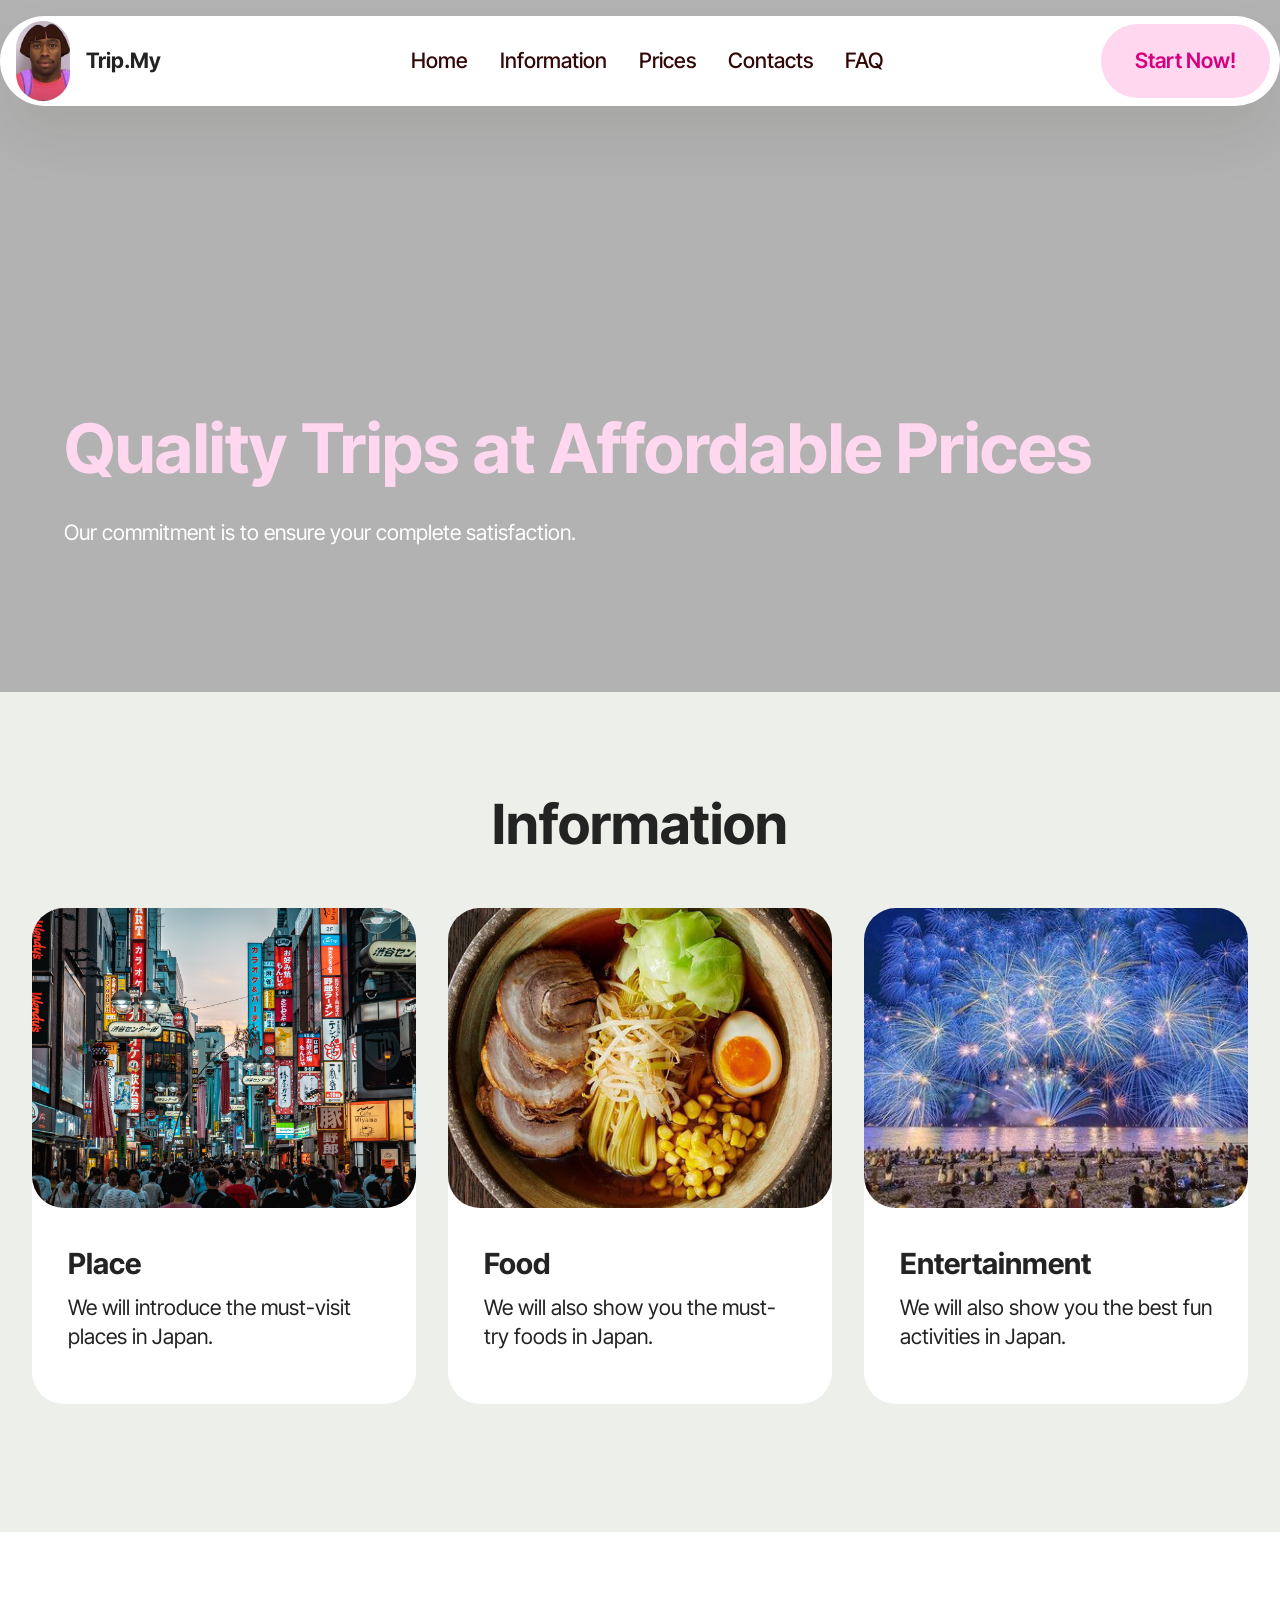
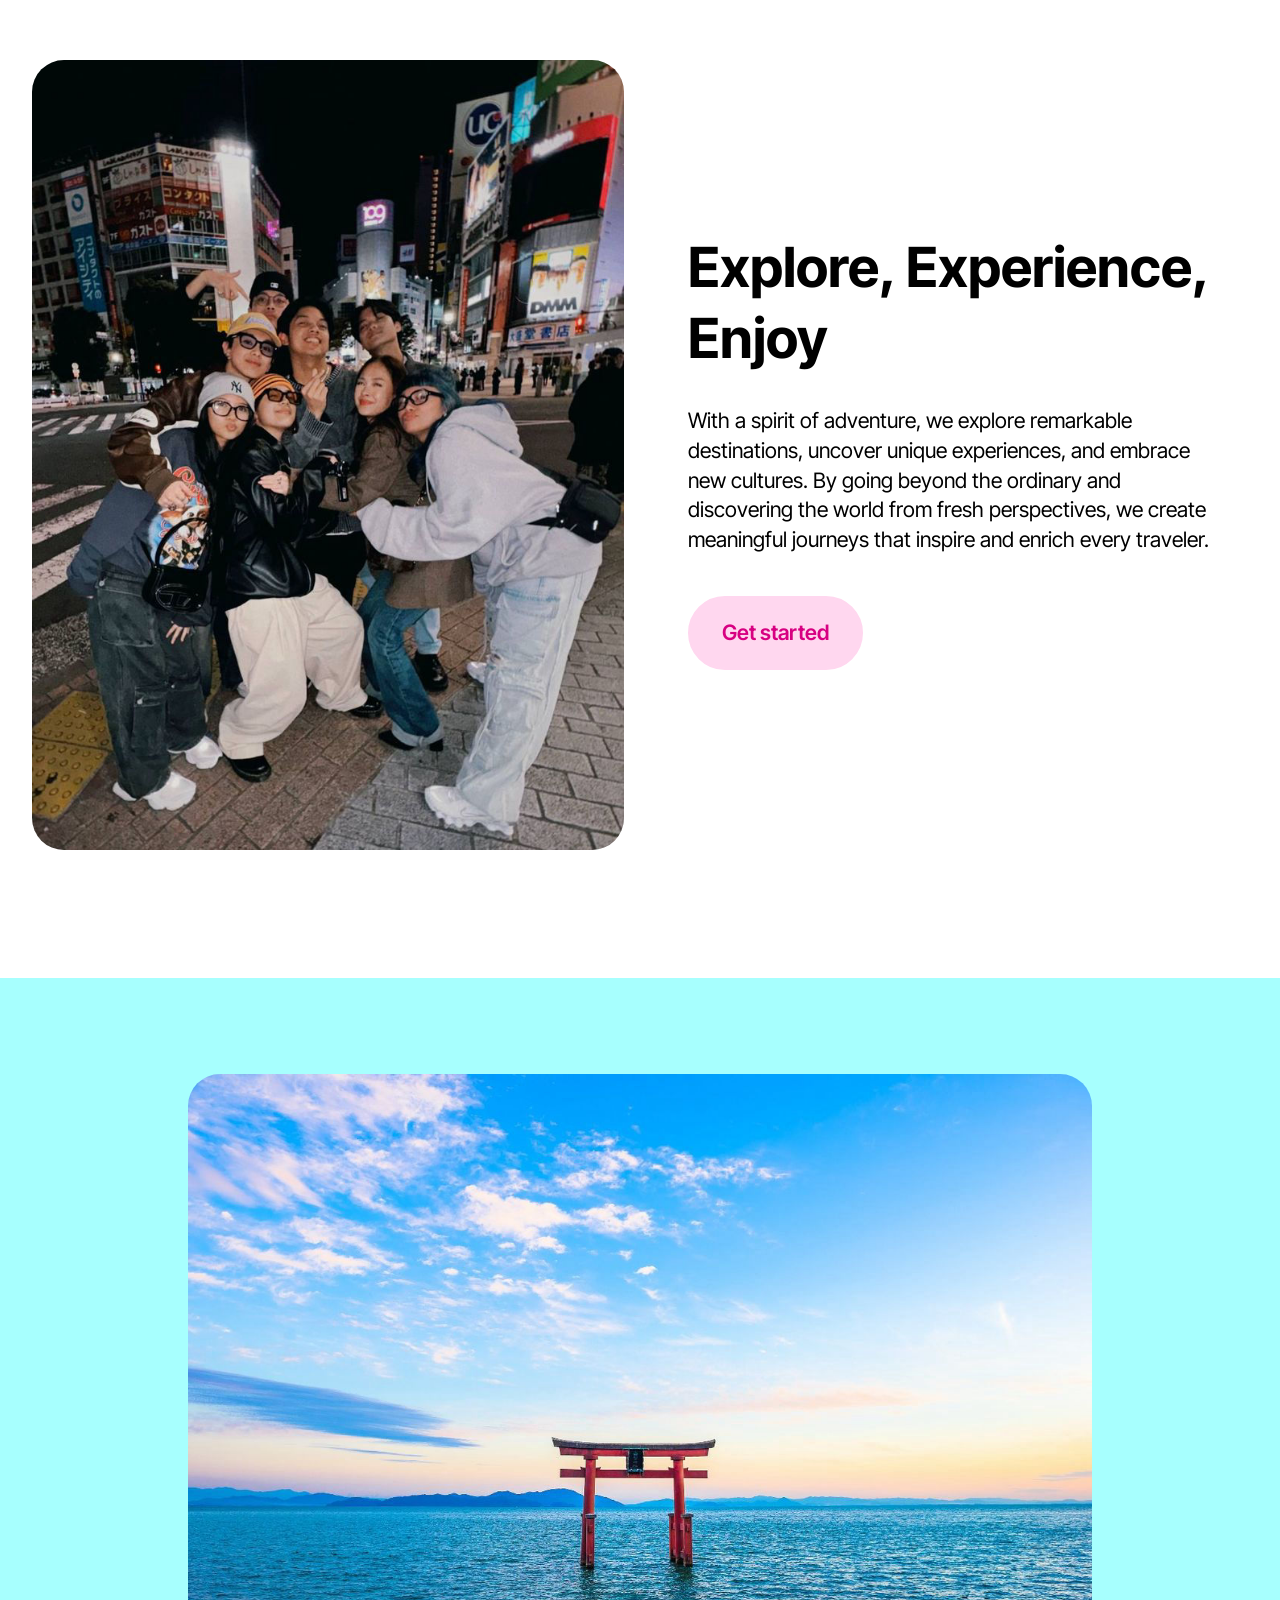
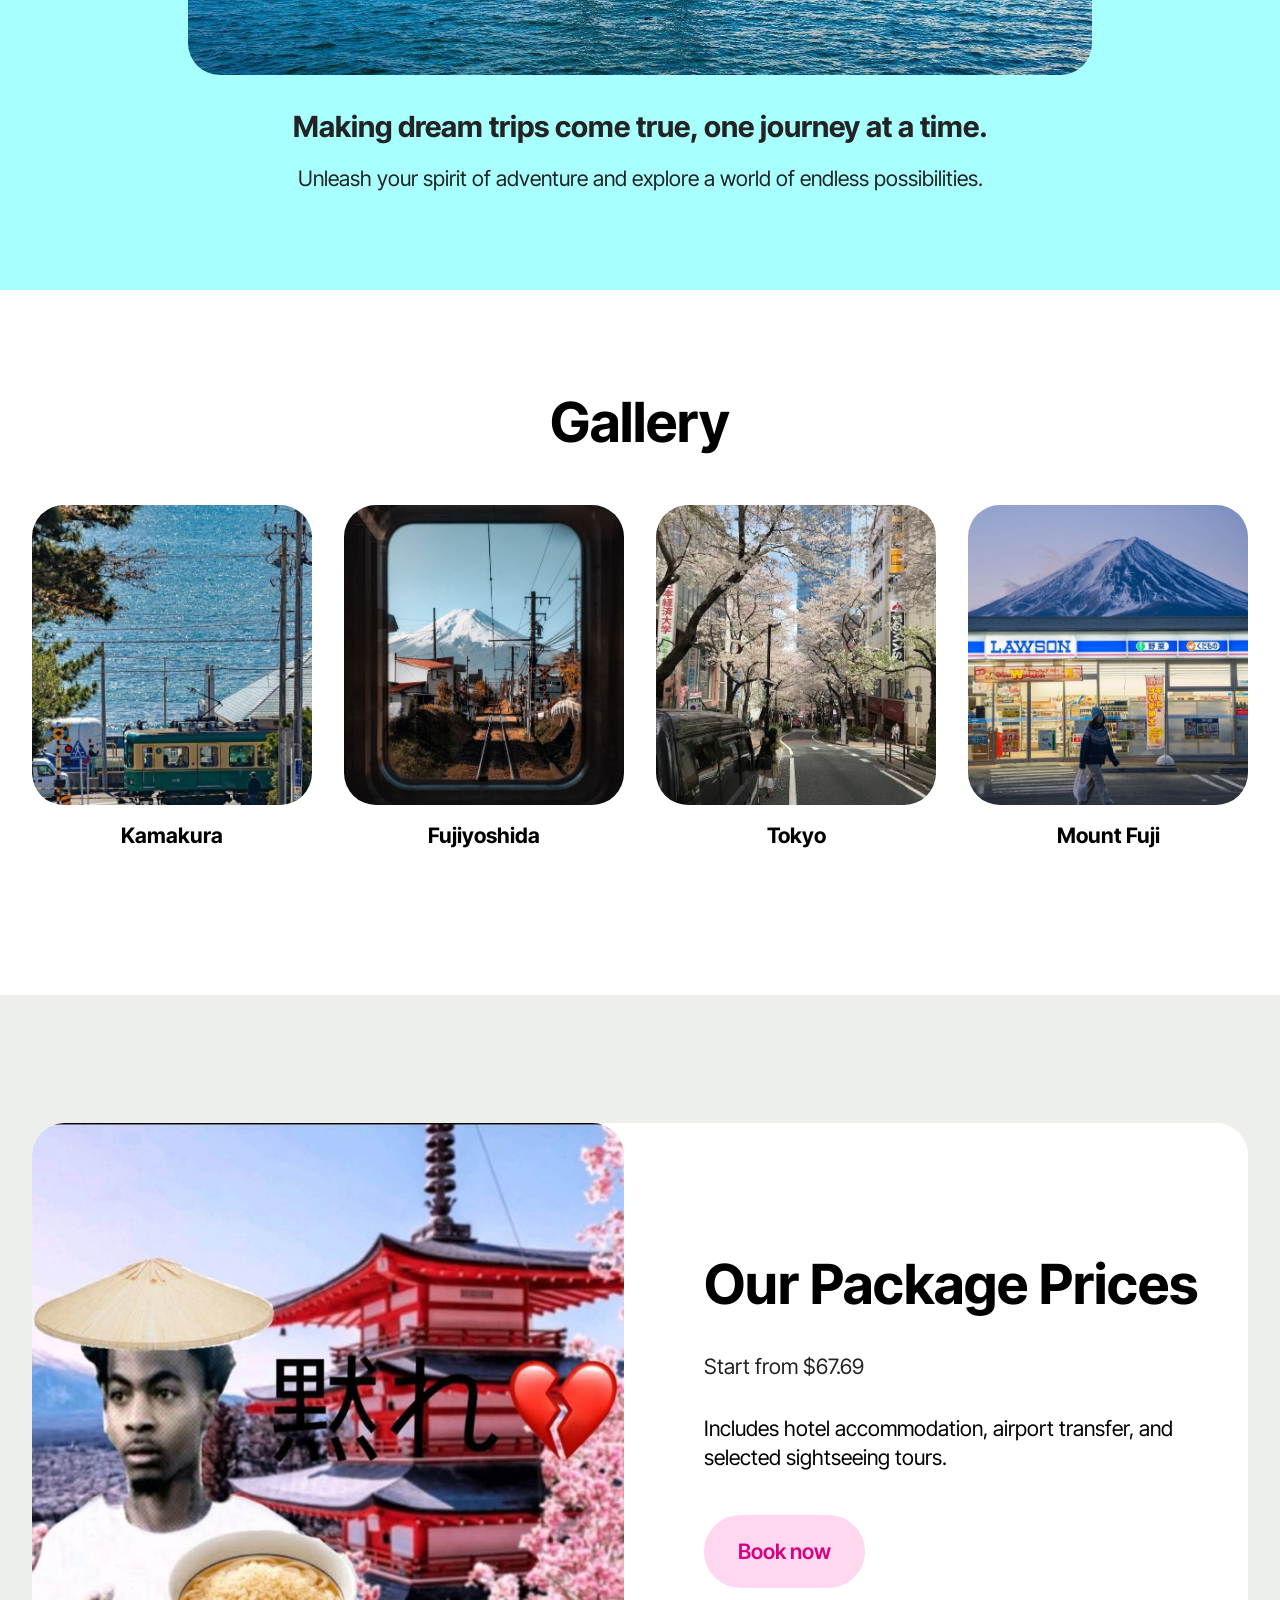
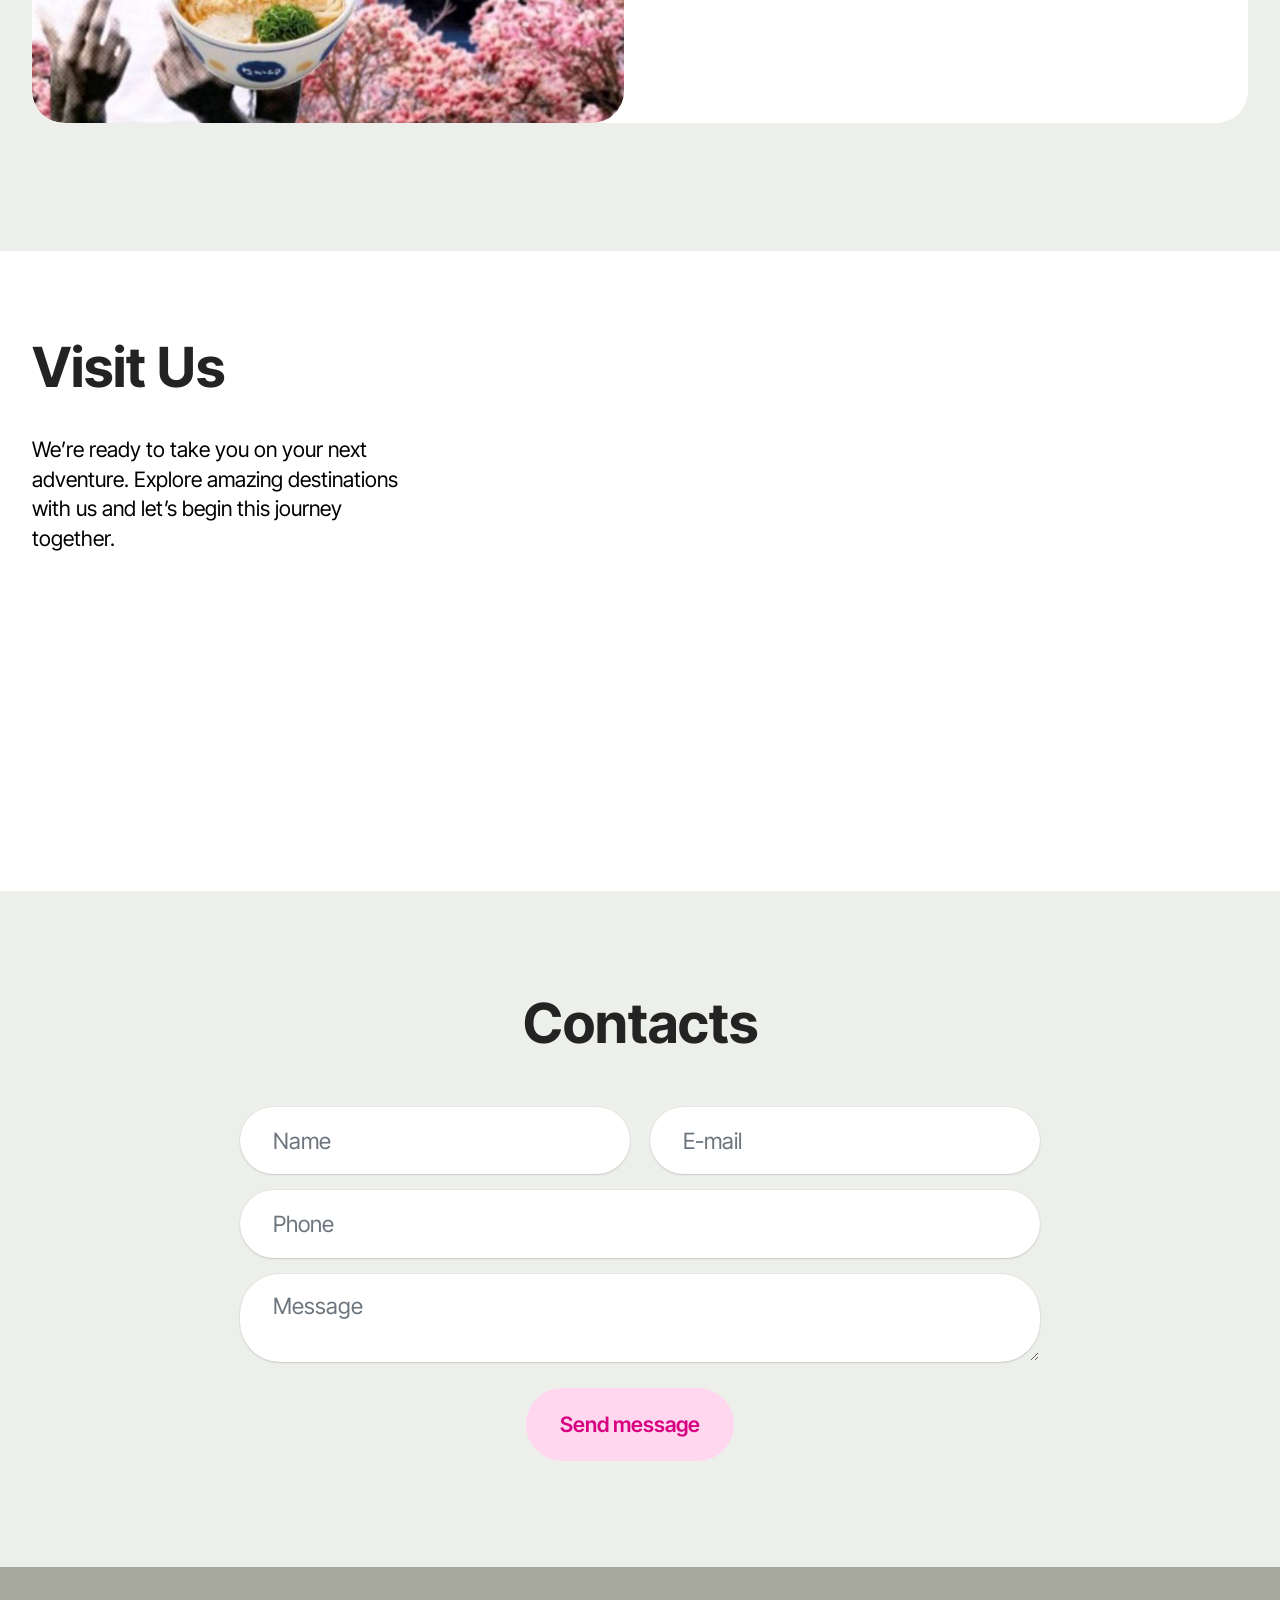
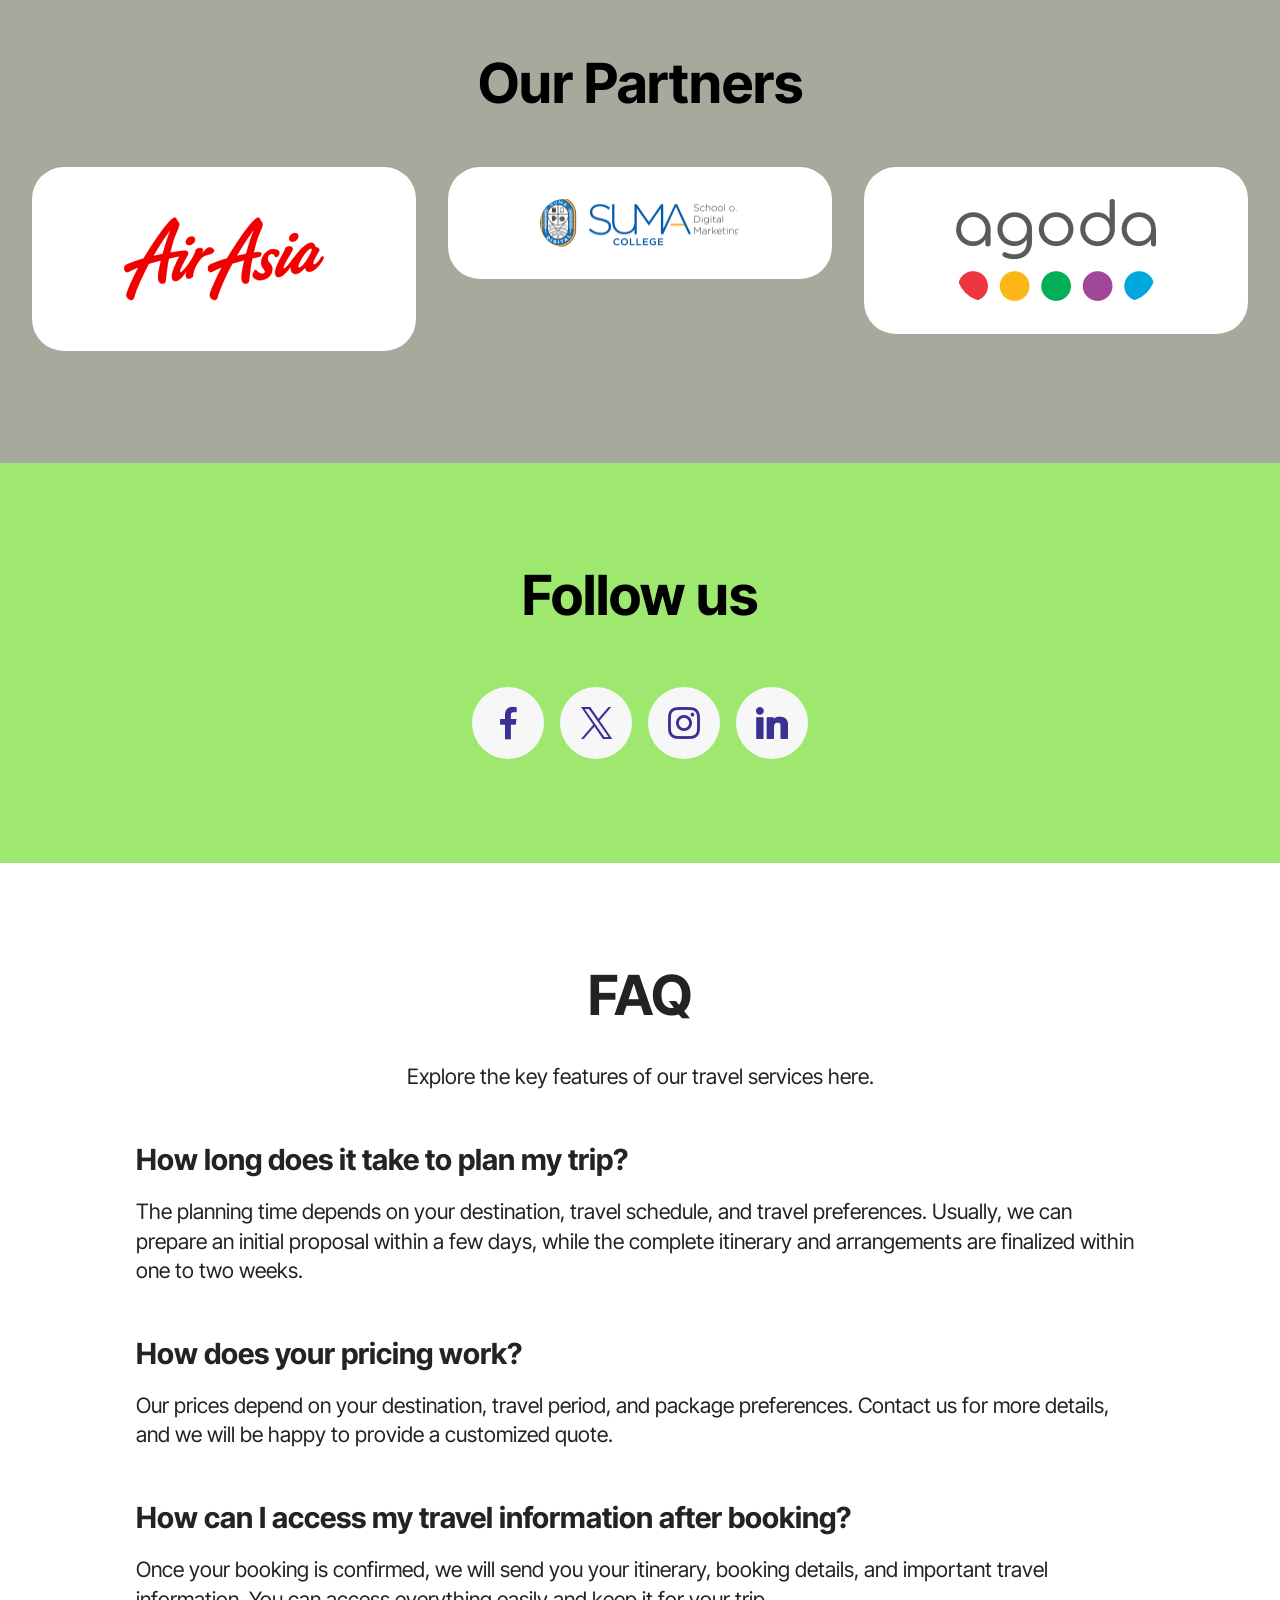
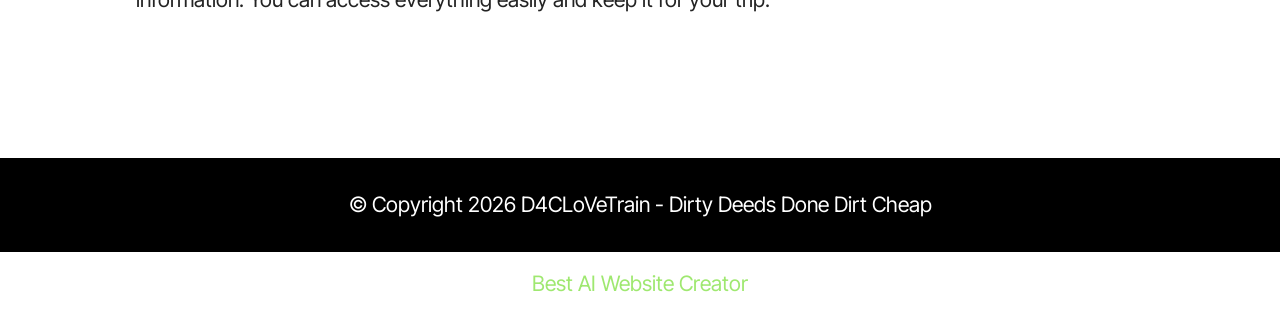
==== index.html @ 60e737ff "create github pages" ====
<!DOCTYPE html>
<html  >
<head>
  <!-- Site made with Mobirise Website Builder v6.1.12, https://mobirise.com -->
  <meta charset="UTF-8">
  <meta http-equiv="X-UA-Compatible" content="IE=edge">
  <meta name="generator" content="Mobirise v6.1.12, mobirise.com">
  <meta name="viewport" content="width=device-width, initial-scale=1, minimum-scale=1">
  <link rel="shortcut icon" href="assets/images/wd-160x238.jpg" type="image/x-icon">
  <meta name="description" content="">
  
  
  <title>Home</title>
  <link rel="stylesheet" href="assets/web/assets/mobirise-icons2/mobirise2.css">
  <link rel="stylesheet" href="assets/bootstrap/css/bootstrap.min.css">
  <link rel="stylesheet" href="assets/dropdown/css/style.css">
  <link rel="stylesheet" href="assets/socicon/css/styles.css">
  <link rel="stylesheet" href="assets/theme/css/style.css">
  <link rel="preload" href="https://fonts.googleapis.com/css?family=Inter+Tight:100,200,300,400,500,600,700,800,900,100i,200i,300i,400i,500i,600i,700i,800i,900i&display=swap" as="style" onload="this.onload=null;this.rel='stylesheet'">
  <noscript><link rel="stylesheet" href="https://fonts.googleapis.com/css?family=Inter+Tight:100,200,300,400,500,600,700,800,900,100i,200i,300i,400i,500i,600i,700i,800i,900i&display=swap"></noscript>
  <link rel="preload" as="style" href="assets/mobirise/css/mbr-additional.css?v=vQeAdJ"><link rel="stylesheet" href="assets/mobirise/css/mbr-additional.css?v=vQeAdJ" type="text/css">

  
  
  
</head>
<body>
  
  <section data-bs-version="5.1" class="menu menu5 cid-vg4xG2H92P" once="menu" id="menu05-0">
	

	<nav class="navbar navbar-dropdown navbar-fixed-top navbar-expand-lg">
		<div class="container">
			<div class="navbar-brand">
				<span class="navbar-logo">
					<a href="https://mobiri.se">
						<img src="assets/images/wd-160x238.jpg" alt="Mobirise Website Builder" style="height: 5rem;">
					</a>
				</span>
				<span class="navbar-caption-wrap"><a class="navbar-caption text-black display-4" href="https://mobiri.se">Trip.My</a></span>
			</div>
			<button class="navbar-toggler" type="button" data-toggle="collapse" data-bs-toggle="collapse" data-target="#navbarSupportedContent" data-bs-target="#navbarSupportedContent" aria-controls="navbarNavAltMarkup" aria-expanded="false" aria-label="Toggle navigation">
				<div class="hamburger">
					<span></span>
					<span></span>
					<span></span>
					<span></span>
				</div>
			</button>
			<div class="collapse navbar-collapse" id="navbarSupportedContent">
				<ul class="navbar-nav nav-dropdown" data-app-modern-menu="true"><li class="nav-item">
						<a class="nav-link link text-info text-primary display-4" href="index.html#top">Home</a>
					</li>
					<li class="nav-item"><a class="nav-link link text-info text-primary display-4" href="index.html#features06-2">Information</a></li>
					<li class="nav-item"><a class="nav-link link text-info text-primary display-4" href="index.html#features024-6">Prices</a></li><li class="nav-item"><a class="nav-link link text-info text-primary display-4" href="index.html#form02-8">Contacts</a></li><li class="nav-item"><a class="nav-link link text-info text-primary display-4" href="index.html#list02-b">FAQ</a></li></ul>
				<div class="navbar-buttons mbr-section-btn"><a class="btn btn-secondary display-7" href="https://mobiri.se"> Start Now!</a></div>
			</div>
		</div>
	</nav>
</section>

<section data-bs-version="5.1" class="header18 cid-vg4xGtUSZp" data-bg-video="https://www.youtube.com/watch?v=atycPTJ6LWk&amp;list=PLTDgOUcX23hbmAATluQUP3aZwSXQa01GJ" id="header18-1">
  

  <div class="mbr-overlay" style="opacity: 0.3; background-color: rgb(0, 0, 0);"></div>
  <div class="container-fluid">
    <div class="row">
      <div class="content-wrap col-12 col-md-12">
        <h1 class="mbr-section-title mbr-fonts-style mbr-white mb-4 display-1">
          <strong><br>Quality Trips at Affordable Prices</strong></h1>
        
        <p class="mbr-fonts-style mbr-text mbr-white mb-4 display-7">Our commitment is to ensure your complete satisfaction.</p>
        
      </div>
    </div>
  </div>
</section>

<section data-bs-version="5.1" class="features6 start cid-vg4xH0J2ev" id="features06-2">
	
	
	<div class="container">
		<div class="row justify-content-center">
			<div class="col-12 content-head">
				<div class="mbr-section-head mb-5">
					<h4 class="mbr-section-title mbr-fonts-style align-center mb-0 display-2"><strong>Information</strong></h4>
					
					
				</div>
			</div>
		</div>
		<div class="row">
			<div class="item features-image col-12 col-md-6 col-lg-4 active">
				<div class="item-wrapper">
					<div class="item-img">
						<img src="assets/images/tokyogettyimages-1031467664.webp" alt="Mobirise Website Builder" data-slide-to="0" data-bs-slide-to="0">
					</div>
					<div class="item-content">
						<h5 class="item-title mbr-fonts-style display-5">
							<strong>Place</strong></h5>
						<p class="mbr-text mbr-fonts-style display-7">
							We will introduce the must-visit places in Japan.</p>
						
					</div>
				</div>
			</div><div class="item features-image col-12 col-md-6 col-lg-4">
				<div class="item-wrapper">
					<div class="item-img">
						<img src="assets/images/ramen-780x460.jpg" alt="Mobirise Website Builder" data-slide-to="1" data-bs-slide-to="1">
					</div>
					<div class="item-content">
						<h5 class="item-title mbr-fonts-style display-5">
							<strong>Food</strong></h5>
						<p class="mbr-text mbr-fonts-style display-7">
							We will also show you the must-try foods in Japan.</p>
						
					</div>
				</div>
			</div>
			<div class="item features-image col-12 col-md-6 col-lg-4">
				<div class="item-wrapper">
					<div class="item-img">
						<img src="assets/images/rhubluqx3yihx1dzyroi-500x313.jpg" alt="Mobirise Website Builder" data-slide-to="1" data-bs-slide-to="1">
					</div>
					<div class="item-content">
						<h5 class="item-title mbr-fonts-style display-5"><strong>Entertainment</strong></h5>
						<p class="mbr-text mbr-fonts-style display-7">
							We will also show you the best fun activities in Japan.<br>
						</p>
						
					</div>
				</div>
			</div>
			
		</div>
	</div>
</section>

<section data-bs-version="5.1" class="start article2 cid-vg4xHBZfVf" id="article02-3">
	

	
	

	<div class="container">
		<div class="row justify-content-center">
			<div class="col-12 col-md-12 col-lg-6 image-wrapper">
				<img class="w-100" src="assets/images/cf6d35dbd7a63c236d2dcc64ed865f0d-735x981.jpg" alt="Mobirise Website Builder">
			</div>
			<div class="col-12 col-md-12 col-lg">
				<div class="text-wrapper align-left">
					<h1 class="mbr-section-title mbr-fonts-style mb-4 display-2"><strong>Explore, Experience, Enjoy</strong></h1>
					<p class="mbr-text align-left mbr-fonts-style mb-4 display-7">
					With a spirit of adventure, we explore remarkable destinations, uncover unique experiences, and embrace new cultures. By going beyond the ordinary and discovering the world from fresh perspectives, we create meaningful journeys that inspire and enrich every traveler.
					</p>
					<div class="mbr-section-btn align-left mt-3"><a class="btn btn-secondary display-7" href="https://mobiri.se">Get started</a></div>
				</div>
			</div>
		</div>
	</div>
</section>

<section data-bs-version="5.1" class="image01 cid-vg4xJ9vRqm" id="image01-4">
  

  
  

  <div class="container">
    <div class="row justify-content-center">
      <div class="col-12 col-lg-9">
        <div class="image-wrapper mb-4">
          <img class="w-100" src="assets/images/ve9a29de38081e38081-1199x797.jpg" alt="Mobirise Website Builder">
        </div>
        <h4 class="mbr-description mbr-fonts-style mb-3 align-center display-5"><strong>Making dream trips come true, one journey at a time.</strong></h4>
        <p class="mbr-description mbr-fonts-style mb-0 align-center display-7">
          Unleash your spirit of adventure and explore a world of endless possibilities.
        </p>
      </div>
    </div>
  </div>
</section>

<section data-bs-version="5.1" class="gallery3 cid-vg4xJzcbkg" id="gallery03-5">
    
    
    <div class="container-fluid">
      <div class="row justify-content-center">
        <div class="col-12 content-head">
          <div class="mbr-section-head mb-5">
            <h4 class="mbr-section-title mbr-fonts-style align-center mb-0 display-2">
              <strong>Gallery</strong>
            </h4>
            
          </div>
        </div>
      </div>
      <div class="row">
        <div class="item features-image col-12 col-md-6 col-lg-3 active">
          <div class="item-wrapper">
            <div class="item-img">
              <img src="assets/images/2-613x817.jpg" alt="Mobirise Website Builder" title="" data-slide-to="0" data-bs-slide-to="0">
            </div>
            <div class="item-content align-left">
              <h5 class="item-title mbr-fonts-style mt-3 mb-3 display-7">
                <strong>Kamakura</strong>
              </h5>
              
            </div>
          </div>
        </div><div class="item features-image col-12 col-md-6 col-lg-3">
          <div class="item-wrapper">
            <div class="item-img">
              <img src="assets/images/1-613x766.jpg" alt="Mobirise Website Builder" title="" data-slide-to="1" data-bs-slide-to="1">
            </div>
            <div class="item-content align-left">
              <h5 class="item-title mbr-fonts-style mt-3 mb-3 display-7">
                <strong>Fujiyoshida</strong>
              </h5>
              
            </div>
          </div>
        </div>
        
        <div class="item features-image col-12 col-md-6 col-lg-3">
          <div class="item-wrapper">
            <div class="item-img">
              <img src="assets/images/4-613x766.jpg" alt="Mobirise Website Builder" title="" data-slide-to="2" data-bs-slide-to="2">
            </div>
            <div class="item-content align-left">
              <h5 class="item-title mbr-fonts-style mt-3 mb-3 display-7">
                <strong>Tokyo</strong>
              </h5>
              
              
            </div>
          </div>
        </div>
        <div class="item features-image col-12 col-md-6 col-lg-3">
          <div class="item-wrapper">
            <div class="item-img">
              <img src="assets/images/ad37728938cbc1412cef9cb149d65319-613x817.jpg" alt="Mobirise Website Builder" title="" data-slide-to="3" data-bs-slide-to="3">
            </div>
            <div class="item-content align-left">
              <h5 class="item-title mbr-fonts-style mt-3 mb-3 display-7"><strong>Mount Fuji</strong></h5>
              
            </div>
          </div>
        </div>
      </div>
    </div>
  </section>

<section data-bs-version="5.1" class="features024 cid-vg4xKm86hy" id="features024-6">
  

  
  

  <div class="container">
    <div class="row justify-content-center align-items-center">
      <div class="col-12">
        <div class="card-wrapper">
          <div class="row">
            <div class="col-12 col-md-12 col-lg-6 image-wrapper">
              <img class="w-100" src="assets/images/123-736x722.jpg" alt="Mobirise Website Builder">
            </div>
            <div class="col-12 col-lg col-md-12">
              <div class="text-wrapper align-left">
                <h5 class="mbr-section-title mbr-fonts-style mb-4 display-2"><strong>Our Package Prices</strong></h5>
                <p class="price mbr-fonts-style mb-4 display-7">Start from $67.69</p>
                <p class="mbr-text mbr-fonts-style mb-4 display-7">Includes hotel accommodation, airport transfer, and selected sightseeing tours.
                </p>
                <div class="mbr-section-btn mt-3"><a class="btn btn-lg btn-secondary display-7" href="https://mobiri.se">Book now<br></a></div>
              </div>
            </div>
          </div>
        </div>
      </div>
    </div>
  </div>
</section>

<section data-bs-version="5.1" class="contacts03 cid-vg4xKELL2i" id="contacts03-7">
  

  
  <div class="container">
    <div class="row justify-content-center">
      <div class="col-lg-4">
        <div class="col-12 col-md-12">
          <h5 class="mbr-section-title mbr-fonts-style mt-0 mb-4 display-2">
            <strong>Visit Us</strong></h5>
          <h6 class="mbr-section-subtitle mbr-fonts-style mt-0 mb-4 display-7">We’re ready to take you on your next adventure. Explore amazing destinations with us and let’s begin this journey together.</h6>
          
        </div>
      </div>
      <div class="col-lg-8 side-features">
        <div class="google-map"><iframe frameborder="0" style="border:0" src="https://www.google.com/maps/embed?pb=!1m18!1m12!1m3!1d3983.7871880845023!2d101.58978028128699!3d3.1507592449760544!2m3!1f0!2f0!3f0!3m2!1i1024!2i768!4f13.1!3m3!1m2!1s0x31cc4f7727e9ea15%3A0xdf9531a3554d5817!2zU1VNQSBDb2xsZWdlIHwgU2Nob29sIG9mIERpZ2l0YWwgTWFya2V0aW5nIOaVsOeggeiQpemUgOWtpumZoiAoQ2FtcHVzKQ!5e0!3m2!1sen!2sus!4v1775452531048!5m2!1sen!2sus" allowfullscreen=""></iframe></div>
      </div>
    </div>
  </div>
</section>

<section data-bs-version="5.1" class="form5 cid-vg4xL5tS9o" id="form02-8">
    
    
    <div class="container">
        <div class="row justify-content-center">
            <div class="col-12 content-head">
                <div class="mbr-section-head mb-5">
                    <h3 class="mbr-section-title mbr-fonts-style align-center mb-0 display-2">
                        <strong>Contacts</strong>
                    </h3>
                    
                </div>
            </div>
        </div>
        <div class="row justify-content-center">
            <div class="col-lg-8 mx-auto mbr-form" data-form-type="formoid">
                <form action="https://mobirise.eu/" method="POST" class="mbr-form form-with-styler" data-form-title="Form Name"><input type="hidden" name="email" data-form-email="true" value="c601fYf67+kKezO3lZJLvVpo9mgA4YuJnNzbJeH05UaMYEJr2dBsbghNlba+jf/VzXwiceUNHbctt89KuQDBukA9ljVtG2BRca3HpWFV3U4K3z5+1OVL3gxcXYZPyvqc">
                    <div class="row">
                        <div hidden="hidden" data-form-alert="" class="alert alert-success col-12">Thanks for filling out the form!</div>
                        <div hidden="hidden" data-form-alert-danger="" class="alert alert-danger col-12">
                            Oops...! some problem!
                        </div>
                    </div>
                    <div class="dragArea row">
                        <div class="col-md col-sm-12 form-group mb-3" data-for="name">
                            <input type="text" name="name" placeholder="Name" data-form-field="name" class="form-control" value="" id="name-form02-8">
                        </div>
                        <div class="col-md col-sm-12 form-group mb-3" data-for="email">
                            <input type="email" name="email" placeholder="E-mail" data-form-field="email" class="form-control" value="" id="email-form02-8">
                        </div>
                        <div class="col-12 form-group mb-3" data-for="phone">
                            <input type="tel" name="phone" placeholder="Phone" data-form-field="phone" class="form-control" value="" id="phone-form02-8">
                        </div>
                        <div class="col-12 form-group mb-3" data-for="textarea">
                            <textarea name="textarea" placeholder="Message" data-form-field="textarea" class="form-control" id="textarea-form02-8"></textarea>
                        </div>
                        <div class="col-lg-12 col-md-12 col-sm-12 align-center mbr-section-btn"><button type="submit" class="btn btn-secondary display-7">Send message</button></div>
                    </div>
                </form>
            </div>
        </div>
    </div>
</section>

<section data-bs-version="5.1" class="clients3 cid-vg4xLyhxpr" id="clients03-9">
  

  
  
  <div class="container">
    <div class="row justify-content-center">
      <div class="col-12 content-head">
        <div class="mb-5">
          <h5 class="mbr-section-title mbr-fonts-style mb-0 display-2"><strong>Our Partners</strong></h5>
          <div class="col-12">
            
          </div>
        </div>
      </div>
    </div>
    <div class="row">
      <div class="item features-without-image col-12 col-lg-4 active">
        <div class="item-wrapper">
          <div class="img-wrapper">
            <img src="assets/images/air-400x240.png" alt="Mobirise Website Builder">
          </div>
          <div class="card-box align-center">
            
            
            
            
          </div>
        </div>
      </div>
      <div class="item features-without-image col-12 col-lg-4">
        <div class="item-wrapper">
          <div class="img-wrapper">
            <img src="assets/images/uma-1-400x103.png" alt="Mobirise Website Builder" data-slide-to="1" data-bs-slide-to="1">
          </div>
          <div class="card-box align-center">
            
            
            
            
          </div>
        </div>
      </div><div class="item features-without-image col-12 col-lg-4">
        <div class="item-wrapper">
          <div class="img-wrapper">
            <img src="assets/images/agod-400x206.png" alt="Mobirise Website Builder" data-slide-to="2" data-bs-slide-to="2">
          </div>
          <div class="card-box align-center">
            
            
            
            
          </div>
        </div>
      </div>
      
    </div>
  </div>
</section>

<section data-bs-version="5.1" class="social05 cid-vg4xLVXOHD" id="social05-a">
    

    

    <div class="container">
        <div class="row">
            <h3 class="mbr-section-title align-center mb-5 mbr-fonts-style display-2">
                <strong>Follow us</strong>
            </h3>
            <div class="col-12">
                <div class="social-row">
                    <div class="soc-item">
                        <a href="https://mobiri.se/" target="_blank">
                            <span class="mbr-iconfont socicon socicon-facebook"></span>
                        </a>
                    </div>
                    <div class="soc-item">
                        <a href="https://mobiri.se/" target="_blank">
                            <span class="mbr-iconfont socicon-twitter socicon"></span>
                        </a>
                    </div>
                    <div class="soc-item">
                        <a href="https://mobiri.se/" target="_blank">
                            <span class="mbr-iconfont socicon-instagram socicon"></span>
                        </a>
                    </div>
                    <div class="soc-item">
                        <a href="https://mobiri.se/" target="_blank">
                            <span class="mbr-iconfont socicon socicon-linkedin"></span>
                        </a>
                    </div>
                    
                </div>
            </div>
        </div>
    </div>
</section>

<section data-bs-version="5.1" class="content4 cid-vg4xM92DD5" id="list02-b">
    

    
    
    <div class="container">
        <div class="row justify-content-center">
            <div class="col-lg-10">
                <div class="title col-md-12 mb-5">
                    <h3 class="mbr-section-title mbr-fonts-style display-2">
                        <strong>FAQ</strong>
                    </h3>
                    <h4 class="mbr-section-subtitle mbr-fonts-style mb-0 mt-4 display-7">Explore the key features of our travel services here.</h4>
                </div>
                <div class="item features-without-image col-12">
                    <div class="item-wrapper">
                        <div class="card-box align-left">
                            <h5 class="card-title mbr-fonts-style mb-3 display-5"><strong>How long does it take to plan my trip?</strong></h5>
                            <p class="card-text mbr-fonts-style mb-5 display-7">
                                The planning time depends on your destination, travel schedule, and travel preferences. Usually, we can prepare an initial proposal within a few days, while the complete itinerary and arrangements are finalized within one to two weeks.
                            </p>
                        </div>
                    </div>
                </div>
                <div class="item features-without-image col-12">
                    <div class="item-wrapper">
                        <div class="card-box align-left">
                            <h5 class="card-title mbr-fonts-style mb-3 display-5"><strong>How does your pricing work?</strong></h5>
                            <p class="card-text mbr-fonts-style mb-5 display-7">
                                Our prices depend on your destination, travel period, and package preferences. Contact us for more details, and we will be happy to provide a customized quote.
                            </p>
                        </div>
                    </div>
                </div>
                <div class="item features-without-image col-12">
                    <div class="item-wrapper">
                        <div class="card-box align-left">
                            <h5 class="card-title mbr-fonts-style mb-3 display-5"><strong>How can I access my travel information after booking?</strong></h5>
                            <p class="card-text mbr-fonts-style mb-5 display-7">
                                Once your booking is confirmed, we will send you your itinerary, booking details, and important travel information. You can access everything easily and keep it for your trip.
                            </p>
                        </div>
                    </div>
                </div>
            </div>
        </div>
    </div>
</section>

<section data-bs-version="5.1" class="footer4 cid-vg4xMnECW1" once="footers" id="footer04-c">

    

    

    <div class="container">
        <div class="media-container-row align-center mbr-white">
            <div class="col-12">
                <p class="mbr-text mb-0 mbr-fonts-style display-7">
                    © Copyright 2026 D4CLoVeTrain - Dirty Deeds Done Dirt Cheap
                </p>
            </div>
        </div>
    </div>
</section><section class="display-7" style="padding: 0;align-items: center;justify-content: center;flex-wrap: wrap;    align-content: center;display: flex;position: relative;height: 4rem;"><a href="https://mobiri.se/4657818" style="flex: 1 1;height: 4rem;position: absolute;width: 100%;z-index: 1;"><img alt="" style="height: 4rem;" src="[data-uri]"></a><p style="margin: 0;text-align: center;" class="display-7">&#8204;</p><a style="z-index:1" href="https://mobirise.com/builder/ai-website-creator.html">Best AI Website Creator</a></section><script src="assets/bootstrap/js/bootstrap.bundle.min.js"></script>  <script src="assets/smoothscroll/smooth-scroll.js"></script>  <script src="assets/ytplayer/index.js"></script>  <script src="assets/dropdown/js/navbar-dropdown.js"></script>  <script src="assets/vimeoplayer/player.js"></script>  <script src="assets/theme/js/script.js"></script>  <script src="assets/formoid/formoid.min.js"></script>  
  
  
</body>
</html>
---- assets/web/assets/mobirise-icons2/mobirise2.css ----
@font-face {
  font-family: 'Moririse2';
  font-display: swap;
  src:  url('mobirise2.eot?f2bix4');
  src:  url('mobirise2.eot?f2bix4#iefix') format('embedded-opentype'),
    url('mobirise2.woff2?f2bix4') format('woff2'),
    url('mobirise2.woff?f2bix4') format('woff'),
    url('mobirise2.ttf?f2bix4') format('truetype'),
    url('mobirise2.svg?f2bix4#mobirise2') format('svg');
  font-weight: normal;
  font-style: normal;
}

[class^="mobi-"], [class*=" mobi-"] {
  /* use !important to prevent issues with browser extensions that change fonts */
  font-family: 'Moririse2' !important;
  speak: none;
  font-style: normal;
  font-weight: normal;
  font-variant: normal;
  text-transform: none;
  line-height: 1;

  /* Better Font Rendering =========== */
  -webkit-font-smoothing: antialiased;
  -moz-osx-font-smoothing: grayscale;
}

.mobi-mbri-add-submenu:before {
  content: "\e900";
}
.mobi-mbri-alert:before {
  content: "\e901";
}
.mobi-mbri-align-center:before {
  content: "\e902";
}
.mobi-mbri-align-justify:before {
  content: "\e903";
}
.mobi-mbri-align-left:before {
  content: "\e904";
}
.mobi-mbri-align-right:before {
  content: "\e905";
}
.mobi-mbri-android:before {
  content: "\e906";
}
.mobi-mbri-apple:before {
  content: "\e907";
}
.mobi-mbri-arrow-down:before {
  content: "\e908";
}
.mobi-mbri-arrow-next:before {
  content: "\e909";
}
.mobi-mbri-arrow-prev:before {
  content: "\e90a";
}
.mobi-mbri-arrow-up:before {
  content: "\e90b";
}
.mobi-mbri-bold:before {
  content: "\e90c";
}
.mobi-mbri-bookmark:before {
  content: "\e90d";
}
.mobi-mbri-bootstrap:before {
  content: "\e90e";
}
.mobi-mbri-briefcase:before {
  content: "\e90f";
}
.mobi-mbri-browse:before {
  content: "\e910";
}
.mobi-mbri-bulleted-list:before {
  content: "\e911";
}
.mobi-mbri-calendar:before {
  content: "\e912";
}
.mobi-mbri-camera:before {
  content: "\e913";
}
.mobi-mbri-cart-add:before {
  content: "\e914";
}
.mobi-mbri-cart-full:before {
  content: "\e915";
}
.mobi-mbri-cash:before {
  content: "\e916";
}
.mobi-mbri-change-style:before {
  content: "\e917";
}
.mobi-mbri-chat:before {
  content: "\e918";
}
.mobi-mbri-clock:before {
  content: "\e919";
}
.mobi-mbri-close:before {
  content: "\e91a";
}
.mobi-mbri-cloud:before {
  content: "\e91b";
}
.mobi-mbri-code:before {
  content: "\e91c";
}
.mobi-mbri-contact-form:before {
  content: "\e91d";
}
.mobi-mbri-credit-card:before {
  content: "\e91e";
}
.mobi-mbri-cursor-click:before {
  content: "\e91f";
}
.mobi-mbri-cust-feedback:before {
  content: "\e920";
}
.mobi-mbri-database:before {
  content: "\e921";
}
.mobi-mbri-delivery:before {
  content: "\e922";
}
.mobi-mbri-desktop:before {
  content: "\e923";
}
.mobi-mbri-devices:before {
  content: "\e924";
}
.mobi-mbri-down:before {
  content: "\e925";
}
.mobi-mbri-download-2:before {
  content: "\e926";
}
.mobi-mbri-download:before {
  content: "\e927";
}
.mobi-mbri-drag-n-drop-2:before {
  content: "\e928";
}
.mobi-mbri-drag-n-drop:before {
  content: "\e929";
}
.mobi-mbri-edit-2:before {
  content: "\e92a";
}
.mobi-mbri-edit:before {
  content: "\e92b";
}
.mobi-mbri-error:before {
  content: "\e92c";
}
.mobi-mbri-extension:before {
  content: "\e92d";
}
.mobi-mbri-features:before {
  content: "\e92e";
}
.mobi-mbri-file:before {
  content: "\e92f";
}
.mobi-mbri-flag:before {
  content: "\e930";
}
.mobi-mbri-folder:before {
  content: "\e931";
}
.mobi-mbri-gift:before {
  content: "\e932";
}
.mobi-mbri-github:before {
  content: "\e933";
}
.mobi-mbri-globe-2:before {
  content: "\e934";
}
.mobi-mbri-globe:before {
  content: "\e935";
}
.mobi-mbri-growing-chart:before {
  content: "\e936";
}
.mobi-mbri-hearth:before {
  content: "\e937";
}
.mobi-mbri-help:before {
  content: "\e938";
}
.mobi-mbri-home:before {
  content: "\e939";
}
.mobi-mbri-hot-cup:before {
  content: "\e93a";
}
.mobi-mbri-idea:before {
  content: "\e93b";
}
.mobi-mbri-image-gallery:before {
  content: "\e93c";
}
.mobi-mbri-image-slider:before {
  content: "\e93d";
}
.mobi-mbri-info:before {
  content: "\e93e";
}
.mobi-mbri-italic:before {
  content: "\e93f";
}
.mobi-mbri-key:before {
  content: "\e940";
}
.mobi-mbri-laptop:before {
  content: "\e941";
}
.mobi-mbri-layers:before {
  content: "\e942";
}
.mobi-mbri-left-right:before {
  content: "\e943";
}
.mobi-mbri-left:before {
  content: "\e944";
}
.mobi-mbri-letter:before {
  content: "\e945";
}
.mobi-mbri-like:before {
  content: "\e946";
}
.mobi-mbri-link:before {
  content: "\e947";
}
.mobi-mbri-lock:before {
  content: "\e948";
}
.mobi-mbri-login:before {
  content: "\e949";
}
.mobi-mbri-logout:before {
  content: "\e94a";
}
.mobi-mbri-magic-stick:before {
  content: "\e94b";
}
.mobi-mbri-map-pin:before {
  content: "\e94c";
}
.mobi-mbri-menu:before {
  content: "\e94d";
}
.mobi-mbri-mobile-2:before {
  content: "\e94e";
}
.mobi-mbri-mobile-horizontal:before {
  content: "\e94f";
}
.mobi-mbri-mobile:before {
  content: "\e950";
}
.mobi-mbri-mobirise:before {
  content: "\e951";
}
.mobi-mbri-more-horizontal:before {
  content: "\e952";
}
.mobi-mbri-more-vertical:before {
  content: "\e953";
}
.mobi-mbri-music:before {
  content: "\e954";
}
.mobi-mbri-new-file:before {
  content: "\e955";
}
.mobi-mbri-numbered-list:before {
  content: "\e956";
}
.mobi-mbri-opened-folder:before {
  content: "\e957";
}
.mobi-mbri-pages:before {
  content: "\e958";
}
.mobi-mbri-paper-plane:before {
  content: "\e959";
}
.mobi-mbri-paperclip:before {
  content: "\e95a";
}
.mobi-mbri-phone:before {
  content: "\e95b";
}
.mobi-mbri-photo:before {
  content: "\e95c";
}
.mobi-mbri-photos:before {
  content: "\e95d";
}
.mobi-mbri-pin:before {
  content: "\e95e";
}
.mobi-mbri-play:before {
  content: "\e95f";
}
.mobi-mbri-plus:before {
  content: "\e960";
}
.mobi-mbri-preview:before {
  content: "\e961";
}
.mobi-mbri-print:before {
  content: "\e962";
}
.mobi-mbri-protect:before {
  content: "\e963";
}
.mobi-mbri-question:before {
  content: "\e964";
}
.mobi-mbri-quote-left:before {
  content: "\e965";
}
.mobi-mbri-quote-right:before {
  content: "\e966";
}
.mobi-mbri-redo:before {
  content: "\e967";
}
.mobi-mbri-refresh:before {
  content: "\e968";
}
.mobi-mbri-responsive-2:before {
  content: "\e969";
}
.mobi-mbri-responsive:before {
  content: "\e96a";
}
.mobi-mbri-right:before {
  content: "\e96b";
}
.mobi-mbri-rocket:before {
  content: "\e96c";
}
.mobi-mbri-sad-face:before {
  content: "\e96d";
}
.mobi-mbri-sale:before {
  content: "\e96e";
}
.mobi-mbri-save:before {
  content: "\e96f";
}
.mobi-mbri-search:before {
  content: "\e970";
}
.mobi-mbri-setting-2:before {
  content: "\e971";
}
.mobi-mbri-setting-3:before {
  content: "\e972";
}
.mobi-mbri-setting:before {
  content: "\e973";
}
.mobi-mbri-share:before {
  content: "\e974";
}
.mobi-mbri-shopping-bag:before {
  content: "\e975";
}
.mobi-mbri-shopping-basket:before {
  content: "\e976";
}
.mobi-mbri-shopping-cart:before {
  content: "\e977";
}
.mobi-mbri-sites:before {
  content: "\e978";
}
.mobi-mbri-smile-face:before {
  content: "\e979";
}
.mobi-mbri-speed:before {
  content: "\e97a";
}
.mobi-mbri-star:before {
  content: "\e97b";
}
.mobi-mbri-success:before {
  content: "\e97c";
}
.mobi-mbri-sun:before {
  content: "\e97d";
}
.mobi-mbri-sun2:before {
  content: "\e97e";
}
.mobi-mbri-tablet-vertical:before {
  content: "\e97f";
}
.mobi-mbri-tablet:before {
  content: "\e980";
}
.mobi-mbri-target:before {
  content: "\e981";
}
.mobi-mbri-timer:before {
  content: "\e982";
}
.mobi-mbri-to-ftp:before {
  content: "\e983";
}
.mobi-mbri-to-local-drive:before {
  content: "\e984";
}
.mobi-mbri-touch-swipe:before {
  content: "\e985";
}
.mobi-mbri-touch:before {
  content: "\e986";
}
.mobi-mbri-trash:before {
  content: "\e987";
}
.mobi-mbri-underline:before {
  content: "\e988";
}
.mobi-mbri-undo:before {
  content: "\e989";
}
.mobi-mbri-unlink:before {
  content: "\e98a";
}
.mobi-mbri-unlock:before {
  content: "\e98b";
}
.mobi-mbri-up-down:before {
  content: "\e98c";
}
.mobi-mbri-up:before {
  content: "\e98d";
}
.mobi-mbri-update:before {
  content: "\e98e";
}
.mobi-mbri-upload-2:before {
  content: "\e98f";
}
.mobi-mbri-upload:before {
  content: "\e990";
}
.mobi-mbri-user-2:before {
  content: "\e991";
}
.mobi-mbri-user:before {
  content: "\e992";
}
.mobi-mbri-users:before {
  content: "\e993";
}
.mobi-mbri-video-play:before {
  content: "\e994";
}
.mobi-mbri-video:before {
  content: "\e995";
}
.mobi-mbri-watch:before {
  content: "\e996";
}
.mobi-mbri-website-theme-2:before {
  content: "\e997";
}
.mobi-mbri-website-theme:before {
  content: "\e998";
}
.mobi-mbri-wifi:before {
  content: "\e999";
}
.mobi-mbri-windows:before {
  content: "\e99a";
}
.mobi-mbri-zoom-in:before {
  content: "\e99b";
}
.mobi-mbri-zoom-out:before {
  content: "\e99c";
}
---- assets/dropdown/css/style.css ----
.navbar-dropdown {
  left: 0;
  padding: 0;
  position: absolute;
  right: 0;
  top: 0;
  transition: all 0.45s ease;
  z-index: 1030;
  background: #282828; }
  .navbar-dropdown .navbar-logo {
    margin-right: 0.8rem;
    transition: margin 0.3s ease-in-out;
    vertical-align: middle; }
    .navbar-dropdown .navbar-logo img {
      height: 3.125rem;
      transition: all 0.3s ease-in-out; }
    .navbar-dropdown .navbar-logo.mbr-iconfont {
      font-size: 3.125rem;
      line-height: 3.125rem; }
  .navbar-dropdown .navbar-caption {
    font-weight: 700;
    white-space: normal;
    vertical-align: -4px;
    line-height: 3.125rem !important; }
    .navbar-dropdown .navbar-caption, .navbar-dropdown .navbar-caption:hover {
      color: inherit;
      text-decoration: none; }
  .navbar-dropdown .mbr-iconfont + .navbar-caption {
    vertical-align: -1px; }
  .navbar-dropdown.navbar-fixed-top {
    position: fixed; }
  .navbar-dropdown .navbar-brand span {
    vertical-align: -4px; }
  .navbar-dropdown.bg-color.transparent {
    background: none; }
  .navbar-dropdown.navbar-short .navbar-brand {
    padding: 0.625rem 0; }
    .navbar-dropdown.navbar-short .navbar-brand span {
      vertical-align: -1px; }
  .navbar-dropdown.navbar-short .navbar-caption {
    line-height: 2.375rem !important;
    vertical-align: -2px; }
  .navbar-dropdown.navbar-short .navbar-logo {
    margin-right: 0.5rem; }
    .navbar-dropdown.navbar-short .navbar-logo img {
      height: 2.375rem; }
    .navbar-dropdown.navbar-short .navbar-logo.mbr-iconfont {
      font-size: 2.375rem;
      line-height: 2.375rem; }
  .navbar-dropdown.navbar-short .mbr-table-cell {
    height: 3.625rem; }
  .navbar-dropdown .navbar-close {
    left: 0.6875rem;
    position: fixed;
    top: 0.75rem;
    z-index: 1000; }
  .navbar-dropdown .hamburger-icon {
    content: "";
    display: inline-block;
    vertical-align: middle;
    width: 16px;
    -webkit-box-shadow: 0 -6px 0 1px #282828,0 0 0 1px #282828,0 6px 0 1px #282828;
    -moz-box-shadow: 0 -6px 0 1px #282828,0 0 0 1px #282828,0 6px 0 1px #282828;
    box-shadow: 0 -6px 0 1px #282828,0 0 0 1px #282828,0 6px 0 1px #282828; }

.dropdown-menu .dropdown-toggle[data-toggle="dropdown-submenu"]::after {
  border-bottom: 0.35em solid transparent;
  border-left: 0.35em solid;
  border-right: 0;
  border-top: 0.35em solid transparent;
  margin-left: 0.3rem; }

.dropdown-menu .dropdown-item:focus {
  outline: 0; }

.nav-dropdown {
  font-size: 0.75rem;
  font-weight: 500;
  height: auto !important; }
  .nav-dropdown .nav-btn {
    padding-left: 1rem; }
  .nav-dropdown .link {
    margin: .667em 1.667em;
    font-weight: 500;
    padding: 0;
    transition: color .2s ease-in-out; }
    .nav-dropdown .link.dropdown-toggle {
      margin-right: 2.583em; }
      .nav-dropdown .link.dropdown-toggle::after {
        margin-left: .25rem;
        border-top: 0.35em solid;
        border-right: 0.35em solid transparent;
        border-left: 0.35em solid transparent;
        border-bottom: 0; }
      .nav-dropdown .link.dropdown-toggle[aria-expanded="true"] {
        margin: 0;
        padding: 0.667em 3.263em  0.667em 1.667em; }
  .nav-dropdown .link::after,
  .nav-dropdown .dropdown-item::after {
    color: inherit; }
  .nav-dropdown .btn {
    font-size: 0.75rem;
    font-weight: 700;
    letter-spacing: 0;
    margin-bottom: 0;
    padding-left: 1.25rem;
    padding-right: 1.25rem; }
  .nav-dropdown .dropdown-menu {
    border-radius: 0;
    border: 0;
    left: 0;
    margin: 0;
    padding-bottom: 1.25rem;
    padding-top: 1.25rem;
    position: relative; }
  .nav-dropdown .dropdown-submenu {
    margin-left: 0.125rem;
    top: 0; }
  .nav-dropdown .dropdown-item {
    font-weight: 500;
    line-height: 2;
    padding: 0.3846em 4.615em 0.3846em 1.5385em;
    position: relative;
    transition: color .2s ease-in-out, background-color .2s ease-in-out; }
    .nav-dropdown .dropdown-item::after {
      margin-top: -0.3077em;
      position: absolute;
      right: 1.1538em;
      top: 50%; }
    .nav-dropdown .dropdown-item:focus, .nav-dropdown .dropdown-item:hover {
      background: none; }

@media (max-width: 767px) {
  .nav-dropdown.navbar-toggleable-sm {
    bottom: 0;
    display: none;
    left: 0;
    overflow-x: hidden;
    position: fixed;
    top: 0;
    transform: translateX(-100%);
    -ms-transform: translateX(-100%);
    -webkit-transform: translateX(-100%);
    width: 18.75rem;
    z-index: 999; } }
.nav-dropdown.navbar-toggleable-xl {
  bottom: 0;
  display: none;
  left: 0;
  overflow-x: hidden;
  position: fixed;
  top: 0;
  transform: translateX(-100%);
  -ms-transform: translateX(-100%);
  -webkit-transform: translateX(-100%);
  width: 18.75rem;
  z-index: 999; }

.nav-dropdown-sm {
  display: block !important;
  overflow-x: hidden;
  overflow: auto;
  padding-top: 3.875rem; }
  .nav-dropdown-sm::after {
    content: "";
    display: block;
    height: 3rem;
    width: 100%; }
  .nav-dropdown-sm.collapse.in ~ .navbar-close {
    display: block !important; }
  .nav-dropdown-sm.collapsing, .nav-dropdown-sm.collapse.in {
    transform: translateX(0);
    -ms-transform: translateX(0);
    -webkit-transform: translateX(0);
    transition: all 0.25s ease-out;
    -webkit-transition: all 0.25s ease-out;
    background: #282828; }
  .nav-dropdown-sm.collapsing[aria-expanded="false"] {
    transform: translateX(-100%);
    -ms-transform: translateX(-100%);
    -webkit-transform: translateX(-100%); }
  .nav-dropdown-sm .nav-item {
    display: block;
    margin-left: 0 !important;
    padding-left: 0; }
  .nav-dropdown-sm .link,
  .nav-dropdown-sm .dropdown-item {
    border-top: 1px dotted rgba(255, 255, 255, 0.1);
    font-size: 0.8125rem;
    line-height: 1.6;
    margin: 0 !important;
    padding: 0.875rem 2.4rem 0.875rem 1.5625rem !important;
    position: relative;
    white-space: normal; }
    .nav-dropdown-sm .link:focus, .nav-dropdown-sm .link:hover,
    .nav-dropdown-sm .dropdown-item:focus,
    .nav-dropdown-sm .dropdown-item:hover {
      background: rgba(0, 0, 0, 0.2) !important;
      color: #c0a375; }
  .nav-dropdown-sm .nav-btn {
    position: relative;
    padding: 1.5625rem 1.5625rem 0 1.5625rem; }
    .nav-dropdown-sm .nav-btn::before {
      border-top: 1px dotted rgba(255, 255, 255, 0.1);
      content: "";
      left: 0;
      position: absolute;
      top: 0;
      width: 100%; }
    .nav-dropdown-sm .nav-btn + .nav-btn {
      padding-top: 0.625rem; }
      .nav-dropdown-sm .nav-btn + .nav-btn::before {
        display: none; }
  .nav-dropdown-sm .btn {
    padding: 0.625rem 0; }
  .nav-dropdown-sm .dropdown-toggle[data-toggle="dropdown-submenu"]::after {
    margin-left: .25rem;
    border-top: 0.35em solid;
    border-right: 0.35em solid transparent;
    border-left: 0.35em solid transparent;
    border-bottom: 0; }
  .nav-dropdown-sm .dropdown-toggle[data-toggle="dropdown-submenu"][aria-expanded="true"]::after {
    border-top: 0;
    border-right: 0.35em solid transparent;
    border-left: 0.35em solid transparent;
    border-bottom: 0.35em solid; }
  .nav-dropdown-sm .dropdown-menu {
    margin: 0;
    padding: 0;
    position: relative;
    top: 0;
    left: 0;
    width: 100%;
    border: 0;
    float: none;
    border-radius: 0;
    background: none; }
  .nav-dropdown-sm .dropdown-submenu {
    left: 100%;
    margin-left: 0.125rem;
    margin-top: -1.25rem;
    top: 0; }

.navbar-toggleable-sm .nav-dropdown .dropdown-menu {
  position: absolute; }

.navbar-toggleable-sm .nav-dropdown .dropdown-submenu {
  left: 100%;
  margin-left: 0.125rem;
  margin-top: -1.25rem;
  top: 0; }

.navbar-toggleable-sm.opened .nav-dropdown .dropdown-menu {
  position: relative; }

.navbar-toggleable-sm.opened .nav-dropdown .dropdown-submenu {
  left: 0;
  margin-left: 00rem;
  margin-top: 0rem;
  top: 0; }

.is-builder .nav-dropdown.collapsing {
  transition: none !important; }
---- assets/socicon/css/styles.css ----
@charset "UTF-8";

@font-face {
  font-family: 'Socicon';
  src:  url('../fonts/socicon.eot');
  src:  url('../fonts/socicon.eot?#iefix') format('embedded-opentype'),
    url('../fonts/socicon.woff2') format('woff2'),
    url('../fonts/socicon.ttf') format('truetype'),
    url('../fonts/socicon.woff') format('woff'),
    url('../fonts/socicon.svg#socicon') format('svg');
  font-weight: normal;
  font-style: normal;
  font-display: swap;
}

[data-icon]:before {
  font-family: "socicon" !important;
  content: attr(data-icon);
  font-style: normal !important;
  font-weight: normal !important;
  font-variant: normal !important;
  text-transform: none !important;
  speak: none;
  line-height: 1;
  -webkit-font-smoothing: antialiased;
  -moz-osx-font-smoothing: grayscale;
}

[class^="socicon-"], [class*=" socicon-"] {
  /* use !important to prevent issues with browser extensions that change fonts */
  font-family: 'Socicon' !important;
  speak: none;
  font-style: normal;
  font-weight: normal;
  font-variant: normal;
  text-transform: none;
  line-height: 1;

  /* Better Font Rendering =========== */
  -webkit-font-smoothing: antialiased;
  -moz-osx-font-smoothing: grayscale;
}

.socicon-500px:before {
  content: "\e000";
}
.socicon-8tracks:before {
  content: "\e001";
}
.socicon-airbnb:before {
  content: "\e002";
}
.socicon-alliance:before {
  content: "\e003";
}
.socicon-amazon:before {
  content: "\e004";
}
.socicon-amplement:before {
  content: "\e005";
}
.socicon-android:before {
  content: "\e006";
}
.socicon-angellist:before {
  content: "\e007";
}
.socicon-apple:before {
  content: "\e008";
}
.socicon-appnet:before {
  content: "\e009";
}
.socicon-baidu:before {
  content: "\e00a";
}
.socicon-bandcamp:before {
  content: "\e00b";
}
.socicon-battlenet:before {
  content: "\e00c";
}
.socicon-mixer:before {
  content: "\e00d";
}
.socicon-bebee:before {
  content: "\e00e";
}
.socicon-bebo:before {
  content: "\e00f";
}
.socicon-behance:before {
  content: "\e010";
}
.socicon-blizzard:before {
  content: "\e011";
}
.socicon-blogger:before {
  content: "\e012";
}
.socicon-buffer:before {
  content: "\e013";
}
.socicon-chrome:before {
  content: "\e014";
}
.socicon-coderwall:before {
  content: "\e015";
}
.socicon-curse:before {
  content: "\e016";
}
.socicon-dailymotion:before {
  content: "\e017";
}
.socicon-deezer:before {
  content: "\e018";
}
.socicon-delicious:before {
  content: "\e019";
}
.socicon-deviantart:before {
  content: "\e01a";
}
.socicon-diablo:before {
  content: "\e01b";
}
.socicon-digg:before {
  content: "\e01c";
}
.socicon-discord:before {
  content: "\e01d";
}
.socicon-disqus:before {
  content: "\e01e";
}
.socicon-douban:before {
  content: "\e01f";
}
.socicon-draugiem:before {
  content: "\e020";
}
.socicon-dribbble:before {
  content: "\e021";
}
.socicon-drupal:before {
  content: "\e022";
}
.socicon-ebay:before {
  content: "\e023";
}
.socicon-ello:before {
  content: "\e024";
}
.socicon-endomodo:before {
  content: "\e025";
}
.socicon-envato:before {
  content: "\e026";
}
.socicon-etsy:before {
  content: "\e027";
}
.socicon-facebook:before {
  content: "\e028";
}
.socicon-feedburner:before {
  content: "\e029";
}
.socicon-filmweb:before {
  content: "\e02a";
}
.socicon-firefox:before {
  content: "\e02b";
}
.socicon-flattr:before {
  content: "\e02c";
}
.socicon-flickr:before {
  content: "\e02d";
}
.socicon-formulr:before {
  content: "\e02e";
}
.socicon-forrst:before {
  content: "\e02f";
}
.socicon-foursquare:before {
  content: "\e030";
}
.socicon-friendfeed:before {
  content: "\e031";
}
.socicon-github:before {
  content: "\e032";
}
.socicon-goodreads:before {
  content: "\e033";
}
.socicon-google:before {
  content: "\e034";
}
.socicon-googlescholar:before {
  content: "\e035";
}
.socicon-googlegroups:before {
  content: "\e036";
}
.socicon-googlephotos:before {
  content: "\e037";
}
.socicon-googleplus:before {
  content: "\e038";
}
.socicon-grooveshark:before {
  content: "\e039";
}
.socicon-hackerrank:before {
  content: "\e03a";
}
.socicon-hearthstone:before {
  content: "\e03b";
}
.socicon-hellocoton:before {
  content: "\e03c";
}
.socicon-heroes:before {
  content: "\e03d";
}
.socicon-smashcast:before {
  content: "\e03e";
}
.socicon-horde:before {
  content: "\e03f";
}
.socicon-houzz:before {
  content: "\e040";
}
.socicon-icq:before {
  content: "\e041";
}
.socicon-identica:before {
  content: "\e042";
}
.socicon-imdb:before {
  content: "\e043";
}
.socicon-instagram:before {
  content: "\e044";
}
.socicon-issuu:before {
  content: "\e045";
}
.socicon-istock:before {
  content: "\e046";
}
.socicon-itunes:before {
  content: "\e047";
}
.socicon-keybase:before {
  content: "\e048";
}
.socicon-lanyrd:before {
  content: "\e049";
}
.socicon-lastfm:before {
  content: "\e04a";
}
.socicon-line:before {
  content: "\e04b";
}
.socicon-linkedin:before {
  content: "\e04c";
}
.socicon-livejournal:before {
  content: "\e04d";
}
.socicon-lyft:before {
  content: "\e04e";
}
.socicon-macos:before {
  content: "\e04f";
}
.socicon-mail:before {
  content: "\e050";
}
.socicon-medium:before {
  content: "\e051";
}
.socicon-meetup:before {
  content: "\e052";
}
.socicon-mixcloud:before {
  content: "\e053";
}
.socicon-modelmayhem:before {
  content: "\e054";
}
.socicon-mumble:before {
  content: "\e055";
}
.socicon-myspace:before {
  content: "\e056";
}
.socicon-newsvine:before {
  content: "\e057";
}
.socicon-nintendo:before {
  content: "\e058";
}
.socicon-npm:before {
  content: "\e059";
}
.socicon-odnoklassniki:before {
  content: "\e05a";
}
.socicon-openid:before {
  content: "\e05b";
}
.socicon-opera:before {
  content: "\e05c";
}
.socicon-outlook:before {
  content: "\e05d";
}
.socicon-overwatch:before {
  content: "\e05e";
}
.socicon-patreon:before {
  content: "\e05f";
}
.socicon-paypal:before {
  content: "\e060";
}
.socicon-periscope:before {
  content: "\e061";
}
.socicon-persona:before {
  content: "\e062";
}
.socicon-pinterest:before {
  content: "\e063";
}
.socicon-play:before {
  content: "\e064";
}
.socicon-player:before {
  content: "\e065";
}
.socicon-playstation:before {
  content: "\e066";
}
.socicon-pocket:before {
  content: "\e067";
}
.socicon-qq:before {
  content: "\e068";
}
.socicon-quora:before {
  content: "\e069";
}
.socicon-raidcall:before {
  content: "\e06a";
}
.socicon-ravelry:before {
  content: "\e06b";
}
.socicon-reddit:before {
  content: "\e06c";
}
.socicon-renren:before {
  content: "\e06d";
}
.socicon-researchgate:before {
  content: "\e06e";
}
.socicon-residentadvisor:before {
  content: "\e06f";
}
.socicon-reverbnation:before {
  content: "\e070";
}
.socicon-rss:before {
  content: "\e071";
}
.socicon-sharethis:before {
  content: "\e072";
}
.socicon-skype:before {
  content: "\e073";
}
.socicon-slideshare:before {
  content: "\e074";
}
.socicon-smugmug:before {
  content: "\e075";
}
.socicon-snapchat:before {
  content: "\e076";
}
.socicon-songkick:before {
  content: "\e077";
}
.socicon-soundcloud:before {
  content: "\e078";
}
.socicon-spotify:before {
  content: "\e079";
}
.socicon-stackexchange:before {
  content: "\e07a";
}
.socicon-stackoverflow:before {
  content: "\e07b";
}
.socicon-starcraft:before {
  content: "\e07c";
}
.socicon-stayfriends:before {
  content: "\e07d";
}
.socicon-steam:before {
  content: "\e07e";
}
.socicon-storehouse:before {
  content: "\e07f";
}
.socicon-strava:before {
  content: "\e080";
}
.socicon-streamjar:before {
  content: "\e081";
}
.socicon-stumbleupon:before {
  content: "\e082";
}
.socicon-swarm:before {
  content: "\e083";
}
.socicon-teamspeak:before {
  content: "\e084";
}
.socicon-teamviewer:before {
  content: "\e085";
}
.socicon-technorati:before {
  content: "\e086";
}
.socicon-telegram:before {
  content: "\e087";
}
.socicon-tripadvisor:before {
  content: "\e088";
}
.socicon-tripit:before {
  content: "\e089";
}
.socicon-triplej:before {
  content: "\e08a";
}
.socicon-tumblr:before {
  content: "\e08b";
}
.socicon-twitch:before {
  content: "\e08c";
}
.socicon-twitter:before {
  content: "\e08d";
}
.socicon-uber:before {
  content: "\e08e";
}
.socicon-ventrilo:before {
  content: "\e08f";
}
.socicon-viadeo:before {
  content: "\e090";
}
.socicon-viber:before {
  content: "\e091";
}
.socicon-viewbug:before {
  content: "\e092";
}
.socicon-vimeo:before {
  content: "\e093";
}
.socicon-vine:before {
  content: "\e094";
}
.socicon-vkontakte:before {
  content: "\e095";
}
.socicon-warcraft:before {
  content: "\e096";
}
.socicon-wechat:before {
  content: "\e097";
}
.socicon-weibo:before {
  content: "\e098";
}
.socicon-whatsapp:before {
  content: "\e099";
}
.socicon-wikipedia:before {
  content: "\e09a";
}
.socicon-windows:before {
  content: "\e09b";
}
.socicon-wordpress:before {
  content: "\e09c";
}
.socicon-wykop:before {
  content: "\e09d";
}
.socicon-xbox:before {
  content: "\e09e";
}
.socicon-xing:before {
  content: "\e09f";
}
.socicon-yahoo:before {
  content: "\e0a0";
}
.socicon-yammer:before {
  content: "\e0a1";
}
.socicon-yandex:before {
  content: "\e0a2";
}
.socicon-yelp:before {
  content: "\e0a3";
}
.socicon-younow:before {
  content: "\e0a4";
}
.socicon-youtube:before {
  content: "\e0a5";
}
.socicon-zapier:before {
  content: "\e0a6";
}
.socicon-zerply:before {
  content: "\e0a7";
}
.socicon-zomato:before {
  content: "\e0a8";
}
.socicon-zynga:before {
  content: "\e0a9";
}
.socicon-bluesky:before {
  content: "\e0aa";
}
.socicon-threads:before {
  content: "\e0ab";
}
.socicon-spreadshirt:before {
  content: "\e901";
}
.socicon-gamejolt:before {
  content: "\e902";
}
.socicon-trello:before {
  content: "\e903";
}
.socicon-tunein:before {
  content: "\e904";
}
.socicon-bloglovin:before {
  content: "\e905";
}
.socicon-gamewisp:before {
  content: "\e906";
}
.socicon-messenger:before {
  content: "\e907";
}
.socicon-pandora:before {
  content: "\e908";
}
.socicon-augment:before {
  content: "\e909";
}
.socicon-bitbucket:before {
  content: "\e90a";
}
.socicon-fyuse:before {
  content: "\e90b";
}
.socicon-yt-gaming:before {
  content: "\e90c";
}
.socicon-sketchfab:before {
  content: "\e90d";
}
.socicon-mobcrush:before {
  content: "\e90e";
}
.socicon-microsoft:before {
  content: "\e90f";
}
.socicon-realtor:before {
  content: "\e910";
}
.socicon-tidal:before {
  content: "\e911";
}
.socicon-qobuz:before {
  content: "\e912";
}
.socicon-natgeo:before {
  content: "\e913";
}
.socicon-mastodon:before {
  content: "\e914";
}
.socicon-unsplash:before {
  content: "\e915";
}
.socicon-homeadvisor:before {
  content: "\e916";
}
.socicon-angieslist:before {
  content: "\e917";
}
.socicon-codepen:before {
  content: "\e918";
}
.socicon-slack:before {
  content: "\e919";
}
.socicon-openaigym:before {
  content: "\e91a";
}
.socicon-logmein:before {
  content: "\e91b";
}
.socicon-fiverr:before {
  content: "\e91c";
}
.socicon-gotomeeting:before {
  content: "\e91d";
}
.socicon-aliexpress:before {
  content: "\e91e";
}
.socicon-guru:before {
  content: "\e91f";
}
.socicon-appstore:before {
  content: "\e920";
}
.socicon-homes:before {
  content: "\e921";
}
.socicon-zoom:before {
  content: "\e922";
}
.socicon-alibaba:before {
  content: "\e923";
}
.socicon-craigslist:before {
  content: "\e924";
}
.socicon-wix:before {
  content: "\e925";
}
.socicon-redfin:before {
  content: "\e926";
}
.socicon-googlecalendar:before {
  content: "\e927";
}
.socicon-shopify:before {
  content: "\e928";
}
.socicon-freelancer:before {
  content: "\e929";
}
.socicon-seedrs:before {
  content: "\e92a";
}
.socicon-bing:before {
  content: "\e92b";
}
.socicon-doodle:before {
  content: "\e92c";
}
.socicon-bonanza:before {
  content: "\e92d";
}
.socicon-squarespace:before {
  content: "\e92e";
}
.socicon-toptal:before {
  content: "\e92f";
}
.socicon-gust:before {
  content: "\e930";
}
.socicon-ask:before {
  content: "\e931";
}
.socicon-trulia:before {
  content: "\e932";
}
.socicon-loomly:before {
  content: "\e933";
}
.socicon-ghost:before {
  content: "\e934";
}
.socicon-upwork:before {
  content: "\e935";
}
.socicon-fundable:before {
  content: "\e936";
}
.socicon-booking:before {
  content: "\e937";
}
.socicon-googlemaps:before {
  content: "\e938";
}
.socicon-zillow:before {
  content: "\e939";
}
.socicon-niconico:before {
  content: "\e93a";
}
.socicon-toneden:before {
  content: "\e93b";
}
.socicon-crunchbase:before {
  content: "\e93c";
}
.socicon-homefy:before {
  content: "\e93d";
}
.socicon-calendly:before {
  content: "\e93e";
}
.socicon-livemaster:before {
  content: "\e93f";
}
.socicon-udemy:before {
  content: "\e940";
}
.socicon-codered:before {
  content: "\e941";
}
.socicon-origin:before {
  content: "\e942";
}
.socicon-nextdoor:before {
  content: "\e943";
}
.socicon-portfolio:before {
  content: "\e944";
}
.socicon-instructables:before {
  content: "\e945";
}
.socicon-gitlab:before {
  content: "\e946";
}
.socicon-hackernews:before {
  content: "\e947";
}
.socicon-smashwords:before {
  content: "\e948";
}
.socicon-kobo:before {
  content: "\e949";
}
.socicon-bookbub:before {
  content: "\e94a";
}
.socicon-mailru:before {
  content: "\e94b";
}
.socicon-moddb:before {
  content: "\e94c";
}
.socicon-indiedb:before {
  content: "\e94d";
}
.socicon-traxsource:before {
  content: "\e94e";
}
.socicon-gamefor:before {
  content: "\e94f";
}
.socicon-pixiv:before {
  content: "\e950";
}
.socicon-myanimelist:before {
  content: "\e951";
}
.socicon-blackberry:before {
  content: "\e952";
}
.socicon-wickr:before {
  content: "\e953";
}
.socicon-spip:before {
  content: "\e954";
}
.socicon-napster:before {
  content: "\e955";
}
.socicon-beatport:before {
  content: "\e956";
}
.socicon-hackerone:before {
  content: "\e957";
}
.socicon-internet:before {
  content: "\e958";
}
.socicon-ubuntu:before {
  content: "\e959";
}
.socicon-artstation:before {
  content: "\e95a";
}
.socicon-invision:before {
  content: "\e95b";
}
.socicon-torial:before {
  content: "\e95c";
}
.socicon-collectorz:before {
  content: "\e95d";
}
.socicon-seenthis:before {
  content: "\e95e";
}
.socicon-googleplaymusic:before {
  content: "\e95f";
}
.socicon-debian:before {
  content: "\e960";
}
.socicon-filmfreeway:before {
  content: "\e961";
}
.socicon-gnome:before {
  content: "\e962";
}
.socicon-itchio:before {
  content: "\e963";
}
.socicon-jamendo:before {
  content: "\e964";
}
.socicon-mix:before {
  content: "\e965";
}
.socicon-sharepoint:before {
  content: "\e966";
}
.socicon-tinder:before {
  content: "\e967";
}
.socicon-windguru:before {
  content: "\e968";
}
.socicon-cdbaby:before {
  content: "\e969";
}
.socicon-elementaryos:before {
  content: "\e96a";
}
.socicon-stage32:before {
  content: "\e96b";
}
.socicon-tiktok:before {
  content: "\e96c";
}
.socicon-gitter:before {
  content: "\e96d";
}
.socicon-letterboxd:before {
  content: "\e96e";
}
.socicon-threema:before {
  content: "\e96f";
}
.socicon-splice:before {
  content: "\e970";
}
.socicon-metapop:before {
  content: "\e971";
}
.socicon-naver:before {
  content: "\e972";
}
.socicon-remote:before {
  content: "\e973";
}
.socicon-flipboard:before {
  content: "\e974";
}
.socicon-googlehangouts:before {
  content: "\e975";
}
.socicon-dlive:before {
  content: "\e976";
}
.socicon-vsco:before {
  content: "\e977";
}
.socicon-stitcher:before {
  content: "\e978";
}
.socicon-avvo:before {
  content: "\e979";
}
.socicon-redbubble:before {
  content: "\e97a";
}
.socicon-society6:before {
  content: "\e97b";
}
.socicon-zazzle:before {
  content: "\e97c";
}
.socicon-eitaa:before {
  content: "\e97d";
}
.socicon-soroush:before {
  content: "\e97e";
}
.socicon-bale:before {
  content: "\e97f";
}
---- assets/theme/css/style.css ----
@charset "UTF-8";
section {
  background-color: #ffffff;
}

body {
  font-style: normal;
  line-height: 1.5;
  font-weight: 400;
  color: #232323;
  position: relative;
}

button {
  background-color: transparent;
  border-color: transparent;
}

.embla__button,
.carousel-control {
  background-color: #edefea !important;
  opacity: 0.8 !important;
  color: #464845 !important;
  border-color: #edefea !important;
}

.carousel .close,
.modalWindow .close {
  background-color: #edefea !important;
  color: #464845 !important;
  border-color: #edefea !important;
  opacity: 0.8 !important;
}

.carousel .close:hover,
.modalWindow .close:hover {
  opacity: 1 !important;
}

.carousel-indicators li {
  background-color: #edefea !important;
  border: 2px solid #464845 !important;
}

.carousel-indicators li:hover,
.carousel-indicators li:active {
  opacity: 0.8 !important;
}

.embla__button:hover,
.carousel-control:hover {
  background-color: #edefea !important;
  opacity: 1 !important;
}

.modalWindow-video-container {
  height: 80%;
}

section,
.container,
.container-fluid {
  position: relative;
  word-wrap: break-word;
}

a.mbr-iconfont:hover {
  text-decoration: none;
}

.article .lead p,
.article .lead ul,
.article .lead ol,
.article .lead pre,
.article .lead blockquote {
  margin-bottom: 0;
}

a {
  font-style: normal;
  font-weight: 400;
  cursor: pointer;
}
a, a:hover {
  text-decoration: none;
}

.mbr-section-title {
  font-style: normal;
  line-height: 1.3;
}

.mbr-section-subtitle {
  line-height: 1.3;
}

.mbr-text {
  font-style: normal;
  line-height: 1.7;
}

h1,
h2,
h3,
h4,
h5,
h6,
.display-1,
.display-2,
.display-4,
.display-5,
.display-7,
span,
p,
a {
  line-height: 1;
  word-break: break-word;
  word-wrap: break-word;
  font-weight: 400;
}

b,
strong {
  font-weight: bold;
}

input:-webkit-autofill, input:-webkit-autofill:hover, input:-webkit-autofill:focus, input:-webkit-autofill:active {
  transition-delay: 9999s;
  -webkit-transition-property: background-color, color;
  transition-property: background-color, color;
}

textarea[type=hidden] {
  display: none;
}

section {
  background-position: 50% 50%;
  background-repeat: no-repeat;
  background-size: cover;
}
section .mbr-background-video,
section .mbr-background-video-preview {
  position: absolute;
  bottom: 0;
  left: 0;
  right: 0;
  top: 0;
}

.hidden {
  visibility: hidden;
}

.mbr-z-index20 {
  z-index: 20;
}

/*! Base colors */
.mbr-white {
  color: #ffffff;
}

.mbr-black {
  color: #111111;
}

.mbr-bg-white {
  background-color: #ffffff;
}

.mbr-bg-black {
  background-color: #000000;
}

/*! Text-aligns */
.align-left {
  text-align: left;
}

.align-center {
  text-align: center;
}

.align-right {
  text-align: right;
}

/*! Font-weight  */
.mbr-light {
  font-weight: 300;
}

.mbr-regular {
  font-weight: 400;
}

.mbr-semibold {
  font-weight: 500;
}

.mbr-bold {
  font-weight: 700;
}

/*! Media  */
.media-content {
  flex-basis: 100%;
}

.media-container-row {
  display: flex;
  flex-direction: row;
  flex-wrap: wrap;
  justify-content: center;
  align-content: center;
  align-items: start;
}
.media-container-row .media-size-item {
  width: 400px;
}

.media-container-column {
  display: flex;
  flex-direction: column;
  flex-wrap: wrap;
  justify-content: center;
  align-content: center;
  align-items: stretch;
}
.media-container-column > * {
  width: 100%;
}

@media (min-width: 992px) {
  .media-container-row {
    flex-wrap: nowrap;
  }
}
figure {
  margin-bottom: 0;
  overflow: hidden;
}

figure[mbr-media-size] {
  transition: width 0.1s;
}

img,
iframe {
  display: block;
  width: 100%;
}

.card {
  background-color: transparent;
  border: none;
}

.card-box {
  width: 100%;
}

.card-img {
  text-align: center;
  flex-shrink: 0;
  -webkit-flex-shrink: 0;
}

.media {
  max-width: 100%;
  margin: 0 auto;
}

.mbr-figure {
  align-self: center;
}

.media-container > div {
  max-width: 100%;
}

.mbr-figure img,
.card-img img {
  width: 100%;
}

@media (max-width: 991px) {
  .media-size-item {
    width: auto !important;
  }
  .media {
    width: auto;
  }
  .mbr-figure {
    width: 100% !important;
  }
}
/*! Buttons */
.mbr-section-btn {
  margin-left: -0.6rem;
  margin-right: -0.6rem;
  font-size: 0;
}

.btn {
  font-weight: 600;
  border-width: 1px;
  font-style: normal;
  margin: 0.6rem 0.6rem;
  white-space: normal;
  transition: all 0.2s ease-in-out;
  display: inline-flex;
  align-items: center;
  justify-content: center;
  word-break: break-word;
}

.btn-sm {
  font-weight: 600;
  letter-spacing: 0px;
  transition: all 0.3s ease-in-out;
}

.btn-md {
  font-weight: 600;
  letter-spacing: 0px;
  transition: all 0.3s ease-in-out;
}

.btn-lg {
  font-weight: 600;
  letter-spacing: 0px;
  transition: all 0.3s ease-in-out;
}

.btn-form {
  margin: 0;
}
.btn-form:hover {
  cursor: pointer;
}

nav .mbr-section-btn {
  margin-left: 0rem;
  margin-right: 0rem;
}

/*! Btn icon margin */
.btn .mbr-iconfont,
.btn.btn-sm .mbr-iconfont {
  order: 1;
  cursor: pointer;
  margin-left: 0.5rem;
  vertical-align: sub;
}

.btn.btn-md .mbr-iconfont,
.btn.btn-md .mbr-iconfont {
  margin-left: 0.8rem;
}

.mbr-regular {
  font-weight: 400;
}

.mbr-semibold {
  font-weight: 500;
}

.mbr-bold {
  font-weight: 700;
}

[type=submit] {
  -webkit-appearance: none;
}

/*! Full-screen */
.mbr-fullscreen .mbr-overlay {
  min-height: 100vh;
}

.mbr-fullscreen {
  display: flex;
  display: -moz-flex;
  display: -ms-flex;
  display: -o-flex;
  align-items: center;
  min-height: 100vh;
  padding-top: 3rem;
  padding-bottom: 3rem;
}

/*! Map */
.map {
  height: 25rem;
  position: relative;
}
.map iframe {
  width: 100%;
  height: 100%;
}

/*! Scroll to top arrow */
.mbr-arrow-up {
  bottom: 25px;
  right: 90px;
  position: fixed;
  text-align: right;
  z-index: 5000;
  color: #ffffff;
  font-size: 22px;
}

.mbr-arrow-up a {
  background: rgba(0, 0, 0, 0.2);
  border-radius: 50%;
  color: #fff;
  display: inline-block;
  height: 60px;
  width: 60px;
  border: 2px solid #fff;
  outline-style: none !important;
  position: relative;
  text-decoration: none;
  transition: all 0.3s ease-in-out;
  cursor: pointer;
  text-align: center;
}
.mbr-arrow-up a:hover {
  background-color: rgba(0, 0, 0, 0.4);
}
.mbr-arrow-up a i {
  line-height: 60px;
}

.mbr-arrow-up-icon {
  display: block;
  color: #fff;
}

.mbr-arrow-up-icon::before {
  content: "›";
  display: inline-block;
  font-family: serif;
  font-size: 22px;
  line-height: 1;
  font-style: normal;
  position: relative;
  top: 6px;
  left: -4px;
  transform: rotate(-90deg);
}

/*! Arrow Down */
.mbr-arrow {
  position: absolute;
  bottom: 45px;
  left: 50%;
  width: 60px;
  height: 60px;
  cursor: pointer;
  background-color: rgba(80, 80, 80, 0.5);
  border-radius: 50%;
  transform: translateX(-50%);
}
@media (max-width: 767px) {
  .mbr-arrow {
    display: none;
  }
}
.mbr-arrow > a {
  display: inline-block;
  text-decoration: none;
  outline-style: none;
  animation: arrowdown 1.7s ease-in-out infinite;
  color: #ffffff;
}
.mbr-arrow > a > i {
  position: absolute;
  top: -2px;
  left: 15px;
  font-size: 2rem;
}

#scrollToTop a i::before {
  content: "";
  position: absolute;
  display: block;
  border-bottom: 2.5px solid #fff;
  border-left: 2.5px solid #fff;
  width: 27.8%;
  height: 27.8%;
  left: 50%;
  top: 51%;
  transform: translateY(-30%) translateX(-50%) rotate(135deg);
}

@keyframes arrowdown {
  0% {
    transform: translateY(0px);
  }
  50% {
    transform: translateY(-5px);
  }
  100% {
    transform: translateY(0px);
  }
}
@media (max-width: 500px) {
  .mbr-arrow-up {
    left: 0;
    right: 0;
    text-align: center;
  }
}
/*Gradients animation*/
@keyframes gradient-animation {
  from {
    background-position: 0% 100%;
    animation-timing-function: ease-in-out;
  }
  to {
    background-position: 100% 0%;
    animation-timing-function: ease-in-out;
  }
}
.bg-gradient {
  background-size: 200% 200%;
  animation: gradient-animation 5s infinite alternate;
  -webkit-animation: gradient-animation 5s infinite alternate;
}

.menu .navbar-brand {
  display: -webkit-flex;
}
.menu .navbar-brand span {
  display: flex;
  display: -webkit-flex;
}
.menu .navbar-brand .navbar-caption-wrap {
  display: -webkit-flex;
}
.menu .navbar-brand .navbar-logo img {
  display: -webkit-flex;
  width: auto;
}
@media (min-width: 768px) and (max-width: 991px) {
  .menu .navbar-toggleable-sm .navbar-nav {
    display: -ms-flexbox;
  }
}
@media (max-width: 991px) {
  .menu .navbar-collapse {
    max-height: 93.5vh;
  }
  .menu .navbar-collapse.show {
    overflow: auto;
  }
}
@media (min-width: 992px) {
  .menu .navbar-nav.nav-dropdown {
    display: -webkit-flex;
  }
  .menu .navbar-toggleable-sm .navbar-collapse {
    display: -webkit-flex !important;
  }
  .menu .collapsed .navbar-collapse {
    max-height: 93.5vh;
  }
  .menu .collapsed .navbar-collapse.show {
    overflow: auto;
  }
}
@media (max-width: 767px) {
  .menu .navbar-collapse {
    max-height: 80vh;
  }
}

.nav-link .mbr-iconfont {
  margin-right: 0.5rem;
}

.navbar {
  display: -webkit-flex;
  -webkit-flex-wrap: wrap;
  -webkit-align-items: center;
  -webkit-justify-content: space-between;
}

.navbar-collapse {
  -webkit-flex-basis: 100%;
  -webkit-flex-grow: 1;
  -webkit-align-items: center;
}

.nav-dropdown .link {
  padding: 0.667em 1.667em !important;
  margin: 0 !important;
}

.nav {
  display: -webkit-flex;
  -webkit-flex-wrap: wrap;
}

.row {
  display: -webkit-flex;
  -webkit-flex-wrap: wrap;
}

.justify-content-center {
  -webkit-justify-content: center;
}

.form-inline {
  display: -webkit-flex;
}

.card-wrapper {
  -webkit-flex: 1;
}

.carousel-control {
  z-index: 10;
  display: -webkit-flex;
}

.carousel-controls {
  display: -webkit-flex;
}

.media {
  display: -webkit-flex;
}

.form-group:focus {
  outline: none;
}

.jq-selectbox__select {
  padding: 7px 0;
  position: relative;
}

.jq-selectbox__dropdown {
  overflow: hidden;
  border-radius: 10px;
  position: absolute;
  top: 100%;
  left: 0 !important;
  width: 100% !important;
}

.jq-selectbox__trigger-arrow {
  right: 0;
  transform: translateY(-50%);
}

.jq-selectbox li {
  padding: 1.07em 0.5em;
}

input[type=range] {
  padding-left: 0 !important;
  padding-right: 0 !important;
}

.modal-dialog,
.modal-content {
  height: 100%;
}

.modal-dialog .carousel-inner {
  height: calc(100vh - 1.75rem);
}
@media (max-width: 575px) {
  .modal-dialog .carousel-inner {
    height: calc(100vh - 1rem);
  }
}

.carousel-item {
  text-align: center;
}

.carousel-item img {
  margin: auto;
}

.navbar-toggler {
  align-self: flex-start;
  padding: 0.25rem 0.75rem;
  font-size: 1.25rem;
  line-height: 1;
  background: transparent;
  border: 1px solid transparent;
  border-radius: 0.25rem;
}

.navbar-toggler:focus,
.navbar-toggler:hover {
  text-decoration: none;
  box-shadow: none;
}

.navbar-toggler-icon {
  display: inline-block;
  width: 1.5em;
  height: 1.5em;
  vertical-align: middle;
  content: "";
  background: no-repeat center center;
  background-size: 100% 100%;
}

.navbar-toggler-left {
  position: absolute;
  left: 1rem;
}

.navbar-toggler-right {
  position: absolute;
  right: 1rem;
}

.card-img {
  width: auto;
}

.menu .navbar.collapsed:not(.beta-menu) {
  flex-direction: column;
}

.carousel-item.active,
.carousel-item-next,
.carousel-item-prev {
  display: flex;
}

.note-air-layout .dropup .dropdown-menu,
.note-air-layout .navbar-fixed-bottom .dropdown .dropdown-menu {
  bottom: initial !important;
}

html,
body {
  height: auto;
  min-height: 100vh;
}

.dropup .dropdown-toggle::after {
  display: none;
}

.form-asterisk {
  font-family: initial;
  position: absolute;
  top: -2px;
  font-weight: normal;
}

.form-control-label {
  position: relative;
  cursor: pointer;
  margin-bottom: 0.357em;
  padding: 0;
}

.alert {
  color: #ffffff;
  border-radius: 0;
  border: 0;
  font-size: 1.1rem;
  line-height: 1.5;
  margin-bottom: 1.875rem;
  padding: 1.25rem;
  position: relative;
  text-align: center;
}
.alert.alert-form::after {
  background-color: inherit;
  bottom: -7px;
  content: "";
  display: block;
  height: 14px;
  left: 50%;
  margin-left: -7px;
  position: absolute;
  transform: rotate(45deg);
  width: 14px;
}

.form-control {
  background-color: #ffffff;
  background-clip: border-box;
  color: #232323;
  line-height: 1rem !important;
  height: auto;
  padding: 1.2rem 2rem;
  transition: border-color 0.25s ease 0s;
  border: 1px solid transparent !important;
  border-radius: 4px;
  box-shadow: rgba(0, 0, 0, 0.07) 0px 1px 1px 0px, rgba(0, 0, 0, 0.07) 0px 1px 3px 0px, rgba(0, 0, 0, 0.03) 0px 0px 0px 1px;
}
.form-active .form-control:invalid {
  border-color: red;
}

.row > * {
  padding-right: 1rem;
  padding-left: 1rem;
}

form .row {
  margin-left: -0.6rem;
  margin-right: -0.6rem;
}
form .row [class*=col] {
  padding-left: 0.6rem;
  padding-right: 0.6rem;
}

form .mbr-section-btn {
  padding-left: 0.6rem;
  padding-right: 0.6rem;
}

form .form-check-input {
  margin-top: 0.5;
}

textarea.form-control {
  line-height: 1.5rem !important;
}

.form-group {
  margin-bottom: 1.2rem;
}

.form-control,
form .btn {
  min-height: 48px;
}

.gdpr-block label span.textGDPR input[name=gdpr] {
  top: 7px;
}

.form-control:focus {
  box-shadow: none;
}

:focus {
  outline: none;
}

.mbr-overlay {
  background-color: #000;
  bottom: 0;
  left: 0;
  opacity: 0.5;
  position: absolute;
  right: 0;
  top: 0;
  z-index: 0;
  pointer-events: none;
}

blockquote {
  font-style: italic;
  padding: 3rem;
  font-size: 1.09rem;
  position: relative;
  border-left: 3px solid;
}

ul,
ol,
pre,
blockquote {
  margin-bottom: 2.3125rem;
}

.mt-4 {
  margin-top: 2rem !important;
}

.mb-4 {
  margin-bottom: 2rem !important;
}

.container,
.container-fluid {
  padding-left: 16px;
  padding-right: 16px;
}

.row {
  margin-left: -16px;
  margin-right: -16px;
}
.row > [class*=col] {
  padding-left: 16px;
  padding-right: 16px;
}

@media (min-width: 992px) {
  .container-fluid {
    padding-left: 32px;
    padding-right: 32px;
  }
}
@media (max-width: 991px) {
  .mbr-container {
    padding-left: 16px;
    padding-right: 16px;
  }
}
.app-video-wrapper > img {
  opacity: 1;
}

.app-video-wrapper {
  background: transparent;
}

.item {
  position: relative;
}

.dropdown-menu .dropdown-menu {
  left: 100%;
}

.dropdown-item + .dropdown-menu {
  display: none;
}

.dropdown-item:hover + .dropdown-menu,
.dropdown-menu:hover {
  display: block;
}

@media (min-aspect-ratio: 16/9) {
  .mbr-video-foreground {
    height: 300% !important;
    top: -100% !important;
  }
}
@media (max-aspect-ratio: 16/9) {
  .mbr-video-foreground {
    width: 300% !important;
    left: -100% !important;
  }
}.engine {
	position: absolute;
	text-indent: -2400px;
	text-align: center;
	padding: 0;
	top: 0;
	left: -2400px;
}
---- assets/mobirise/css/mbr-additional.css ----
.btn {
  border-width: 2px;
}
img,
.card-wrap,
.card-wrapper,
.video-wrapper,
.mbr-figure iframe,
.google-map iframe,
.slide-content,
.plan,
.card,
.item-wrapper,
.item-wrapper .mbr-overlay {
  border-radius: 2rem !important;
}
.video-wrapper {
  overflow: hidden;
}
body {
  font-family: Inter Tight;
}
.display-1 {
  font-family: 'Inter Tight', sans-serif;
  font-size: 5rem;
  line-height: 1;
}
.display-1 > .mbr-iconfont {
  font-size: 6.25rem;
}
.display-2 {
  font-family: 'Inter Tight', sans-serif;
  font-size: 4rem;
  line-height: 1;
}
.display-2 > .mbr-iconfont {
  font-size: 5rem;
}
.display-4 {
  font-family: 'Inter Tight', sans-serif;
  font-size: 1.4rem;
  line-height: 1.5;
}
.display-4 > .mbr-iconfont {
  font-size: 1.75rem;
}
.display-5 {
  font-family: 'Inter Tight', sans-serif;
  font-size: 2rem;
  line-height: 1.5;
}
.display-5 > .mbr-iconfont {
  font-size: 2.5rem;
}
.display-7 {
  font-family: 'Inter Tight', sans-serif;
  font-size: 1.4rem;
  line-height: 1.3;
}
.display-7 > .mbr-iconfont {
  font-size: 1.75rem;
}
/* ---- Fluid typography for mobile devices ---- */
/* 1.4 - font scale ratio ( bootstrap == 1.42857 ) */
/* 100vw - current viewport width */
/* (48 - 20)  48 == 48rem == 768px, 20 == 20rem == 320px(minimal supported viewport) */
/* 0.65 - min scale variable, may vary */
@media (max-width: 992px) {
  .display-1 {
    font-size: 4rem;
  }
}
@media (max-width: 768px) {
  .display-1 {
    font-size: 3.5rem;
    font-size: calc( 2.4rem + (5 - 2.4) * ((100vw - 20rem) / (48 - 20)));
    line-height: calc( 1.1 * (2.4rem + (5 - 2.4) * ((100vw - 20rem) / (48 - 20))));
  }
  .display-2 {
    font-size: 3.2rem;
    font-size: calc( 2.05rem + (4 - 2.05) * ((100vw - 20rem) / (48 - 20)));
    line-height: calc( 1.3 * (2.05rem + (4 - 2.05) * ((100vw - 20rem) / (48 - 20))));
  }
  .display-4 {
    font-size: 1.12rem;
    font-size: calc( 1.14rem + (1.4 - 1.14) * ((100vw - 20rem) / (48 - 20)));
    line-height: calc( 1.4 * (1.14rem + (1.4 - 1.14) * ((100vw - 20rem) / (48 - 20))));
  }
  .display-5 {
    font-size: 1.6rem;
    font-size: calc( 1.35rem + (2 - 1.35) * ((100vw - 20rem) / (48 - 20)));
    line-height: calc( 1.4 * (1.35rem + (2 - 1.35) * ((100vw - 20rem) / (48 - 20))));
  }
  .display-7 {
    font-size: 1.12rem;
    font-size: calc( 1.14rem + (1.4 - 1.14) * ((100vw - 20rem) / (48 - 20)));
    line-height: calc( 1.4 * (1.14rem + (1.4 - 1.14) * ((100vw - 20rem) / (48 - 20))));
  }
}
@media (min-width: 992px) and (max-width: 1400px) {
  .display-1 {
    font-size: 3.5rem;
    font-size: calc( 2.4rem + (5 - 2.4) * ((100vw - 62rem) / (87 - 62)));
    line-height: calc( 1.1 * (2.4rem + (5 - 2.4) * ((100vw - 62rem) / (87 - 62))));
  }
  .display-2 {
    font-size: 3.2rem;
    font-size: calc( 2.05rem + (4 - 2.05) * ((100vw - 62rem) / (87 - 62)));
    line-height: calc( 1.3 * (2.05rem + (4 - 2.05) * ((100vw - 62rem) / (87 - 62))));
  }
  .display-4 {
    font-size: 1.12rem;
    font-size: calc( 1.14rem + (1.4 - 1.14) * ((100vw - 62rem) / (87 - 62)));
    line-height: calc( 1.4 * (1.14rem + (1.4 - 1.14) * ((100vw - 62rem) / (87 - 62))));
  }
  .display-5 {
    font-size: 1.6rem;
    font-size: calc( 1.35rem + (2 - 1.35) * ((100vw - 62rem) / (87 - 62)));
    line-height: calc( 1.4 * (1.35rem + (2 - 1.35) * ((100vw - 62rem) / (87 - 62))));
  }
  .display-7 {
    font-size: 1.12rem;
    font-size: calc( 1.14rem + (1.4 - 1.14) * ((100vw - 62rem) / (87 - 62)));
    line-height: calc( 1.4 * (1.14rem + (1.4 - 1.14) * ((100vw - 62rem) / (87 - 62))));
  }
}
/* Buttons */
.btn {
  padding: 1.25rem 2rem;
  border-radius: 4px;
}
@media (max-width: 767px) {
  .btn {
    padding: 0.75rem 1.5rem;
  }
}
.btn-sm {
  padding: 0.6rem 1.2rem;
  border-radius: 4px;
}
.btn-md {
  padding: 0.6rem 1.2rem;
  border-radius: 4px;
}
.btn-lg {
  padding: 1.25rem 2rem;
  border-radius: 4px;
}
.bg-primary {
  background-color: #9fe870 !important;
}
.bg-success {
  background-color: #3a341c !important;
}
.bg-info {
  background-color: #320707 !important;
}
.bg-warning {
  background-color: #a0e2e1 !important;
}
.bg-danger {
  background-color: #ffea64 !important;
}
.btn-primary,
.btn-primary:active {
  background-color: #9fe870 !important;
  border-color: #9fe870 !important;
  color: #264d0c !important;
  box-shadow: none;
}
.btn-primary:hover,
.btn-primary:focus,
.btn-primary.focus,
.btn-primary.active {
  color: inherit;
  background-color: #bcef9c !important;
  border-color: #bcef9c !important;
  box-shadow: none;
}
.btn-primary.disabled,
.btn-primary:disabled {
  color: #264d0c !important;
  background-color: #bcef9c !important;
  border-color: #bcef9c !important;
}
.btn-secondary,
.btn-secondary:active {
  background-color: #ffd7ef !important;
  border-color: #ffd7ef !important;
  color: #d70081 !important;
  box-shadow: none;
}
.btn-secondary:hover,
.btn-secondary:focus,
.btn-secondary.focus,
.btn-secondary.active {
  color: inherit;
  background-color: #ffffff !important;
  border-color: #ffffff !important;
  box-shadow: none;
}
.btn-secondary.disabled,
.btn-secondary:disabled {
  color: #d70081 !important;
  background-color: #ffffff !important;
  border-color: #ffffff !important;
}
.btn-info,
.btn-info:active {
  background-color: #320707 !important;
  border-color: #320707 !important;
  color: #ffffff !important;
  box-shadow: none;
}
.btn-info:hover,
.btn-info:focus,
.btn-info.focus,
.btn-info.active {
  color: inherit;
  background-color: #5f0d0d !important;
  border-color: #5f0d0d !important;
  box-shadow: none;
}
.btn-info.disabled,
.btn-info:disabled {
  color: #ffffff !important;
  background-color: #5f0d0d !important;
  border-color: #5f0d0d !important;
}
.btn-success,
.btn-success:active {
  background-color: #3a341c !important;
  border-color: #3a341c !important;
  color: #ffffff !important;
  box-shadow: none;
}
.btn-success:hover,
.btn-success:focus,
.btn-success.focus,
.btn-success.active {
  color: inherit;
  background-color: #5c532d !important;
  border-color: #5c532d !important;
  box-shadow: none;
}
.btn-success.disabled,
.btn-success:disabled {
  color: #ffffff !important;
  background-color: #5c532d !important;
  border-color: #5c532d !important;
}
.btn-warning,
.btn-warning:active {
  background-color: #a0e2e1 !important;
  border-color: #a0e2e1 !important;
  color: #1f6463 !important;
  box-shadow: none;
}
.btn-warning:hover,
.btn-warning:focus,
.btn-warning.focus,
.btn-warning.active {
  color: inherit;
  background-color: #c7eeed !important;
  border-color: #c7eeed !important;
  box-shadow: none;
}
.btn-warning.disabled,
.btn-warning:disabled {
  color: #1f6463 !important;
  background-color: #c7eeed !important;
  border-color: #c7eeed !important;
}
.btn-danger,
.btn-danger:active {
  background-color: #ffea64 !important;
  border-color: #ffea64 !important;
  color: #645600 !important;
  box-shadow: none;
}
.btn-danger:hover,
.btn-danger:focus,
.btn-danger.focus,
.btn-danger.active {
  color: inherit;
  background-color: #fff197 !important;
  border-color: #fff197 !important;
  box-shadow: none;
}
.btn-danger.disabled,
.btn-danger:disabled {
  color: #645600 !important;
  background-color: #fff197 !important;
  border-color: #fff197 !important;
}
.btn-white,
.btn-white:active {
  background-color: #eff0ec !important;
  border-color: #eff0ec !important;
  color: #757b62 !important;
  box-shadow: none;
}
.btn-white:hover,
.btn-white:focus,
.btn-white.focus,
.btn-white.active {
  color: inherit;
  background-color: #ffffff !important;
  border-color: #ffffff !important;
  box-shadow: none;
}
.btn-white.disabled,
.btn-white:disabled {
  color: #757b62 !important;
  background-color: #ffffff !important;
  border-color: #ffffff !important;
}
.btn-black,
.btn-black:active {
  background-color: #232323 !important;
  border-color: #232323 !important;
  color: #ffffff !important;
  box-shadow: none;
}
.btn-black:hover,
.btn-black:focus,
.btn-black.focus,
.btn-black.active {
  color: inherit;
  background-color: #3d3d3d !important;
  border-color: #3d3d3d !important;
  box-shadow: none;
}
.btn-black.disabled,
.btn-black:disabled {
  color: #ffffff !important;
  background-color: #3d3d3d !important;
  border-color: #3d3d3d !important;
}
.btn-primary-outline,
.btn-primary-outline:active {
  background-color: transparent !important;
  border-color: #9fe870;
  color: #9fe870;
}
.btn-primary-outline:hover,
.btn-primary-outline:focus,
.btn-primary-outline.focus,
.btn-primary-outline.active {
  color: #6ddc25 !important;
  background-color: transparent !important;
  border-color: #6ddc25 !important;
  box-shadow: none !important;
}
.btn-primary-outline.disabled,
.btn-primary-outline:disabled {
  color: #264d0c !important;
  background-color: #9fe870 !important;
  border-color: #9fe870 !important;
}
.btn-secondary-outline,
.btn-secondary-outline:active {
  background-color: transparent !important;
  border-color: #ffd7ef;
  color: #ffd7ef;
}
.btn-secondary-outline:hover,
.btn-secondary-outline:focus,
.btn-secondary-outline.focus,
.btn-secondary-outline.active {
  color: #ff80cc !important;
  background-color: transparent !important;
  border-color: #ff80cc !important;
  box-shadow: none !important;
}
.btn-secondary-outline.disabled,
.btn-secondary-outline:disabled {
  color: #d70081 !important;
  background-color: #ffd7ef !important;
  border-color: #ffd7ef !important;
}
.btn-info-outline,
.btn-info-outline:active {
  background-color: transparent !important;
  border-color: #320707;
  color: #320707;
}
.btn-info-outline:hover,
.btn-info-outline:focus,
.btn-info-outline.focus,
.btn-info-outline.active {
  color: #000000 !important;
  background-color: transparent !important;
  border-color: #000000 !important;
  box-shadow: none !important;
}
.btn-info-outline.disabled,
.btn-info-outline:disabled {
  color: #ffffff !important;
  background-color: #320707 !important;
  border-color: #320707 !important;
}
.btn-success-outline,
.btn-success-outline:active {
  background-color: transparent !important;
  border-color: #3a341c;
  color: #3a341c;
}
.btn-success-outline:hover,
.btn-success-outline:focus,
.btn-success-outline.focus,
.btn-success-outline.active {
  color: #000000 !important;
  background-color: transparent !important;
  border-color: #000000 !important;
  box-shadow: none !important;
}
.btn-success-outline.disabled,
.btn-success-outline:disabled {
  color: #ffffff !important;
  background-color: #3a341c !important;
  border-color: #3a341c !important;
}
.btn-warning-outline,
.btn-warning-outline:active {
  background-color: transparent !important;
  border-color: #a0e2e1;
  color: #a0e2e1;
}
.btn-warning-outline:hover,
.btn-warning-outline:focus,
.btn-warning-outline.focus,
.btn-warning-outline.active {
  color: #5ececc !important;
  background-color: transparent !important;
  border-color: #5ececc !important;
  box-shadow: none !important;
}
.btn-warning-outline.disabled,
.btn-warning-outline:disabled {
  color: #1f6463 !important;
  background-color: #a0e2e1 !important;
  border-color: #a0e2e1 !important;
}
.btn-danger-outline,
.btn-danger-outline:active {
  background-color: transparent !important;
  border-color: #ffea64;
  color: #ffea64;
}
.btn-danger-outline:hover,
.btn-danger-outline:focus,
.btn-danger-outline.focus,
.btn-danger-outline.active {
  color: #ffde0d !important;
  background-color: transparent !important;
  border-color: #ffde0d !important;
  box-shadow: none !important;
}
.btn-danger-outline.disabled,
.btn-danger-outline:disabled {
  color: #645600 !important;
  background-color: #ffea64 !important;
  border-color: #ffea64 !important;
}
.btn-black-outline,
.btn-black-outline:active {
  background-color: transparent !important;
  border-color: #232323;
  color: #232323;
}
.btn-black-outline:hover,
.btn-black-outline:focus,
.btn-black-outline.focus,
.btn-black-outline.active {
  color: #000000 !important;
  background-color: transparent !important;
  border-color: #000000 !important;
  box-shadow: none !important;
}
.btn-black-outline.disabled,
.btn-black-outline:disabled {
  color: #ffffff !important;
  background-color: #232323 !important;
  border-color: #232323 !important;
}
.btn-white-outline,
.btn-white-outline:active {
  background-color: transparent !important;
  border-color: #fafafa;
  color: #fafafa;
}
.btn-white-outline:hover,
.btn-white-outline:focus,
.btn-white-outline.focus,
.btn-white-outline.active {
  color: #cfcfcf !important;
  background-color: transparent !important;
  border-color: #cfcfcf !important;
  box-shadow: none !important;
}
.btn-white-outline.disabled,
.btn-white-outline:disabled {
  color: #7a7a7a !important;
  background-color: #fafafa !important;
  border-color: #fafafa !important;
}
.text-primary {
  color: #9fe870 !important;
}
.text-secondary {
  color: #ffd7ef !important;
}
.text-success {
  color: #3a341c !important;
}
.text-info {
  color: #320707 !important;
}
.text-warning {
  color: #a0e2e1 !important;
}
.text-danger {
  color: #ffea64 !important;
}
.text-white {
  color: #fafafa !important;
}
.text-black {
  color: #232323 !important;
}
a.text-primary:hover,
a.text-primary:focus,
a.text-primary.active {
  color: #66d022 !important;
}
a.text-secondary:hover,
a.text-secondary:focus,
a.text-secondary.active {
  color: #ff71c6 !important;
}
a.text-success:hover,
a.text-success:focus,
a.text-success.active {
  color: #000000 !important;
}
a.text-info:hover,
a.text-info:focus,
a.text-info.active {
  color: #000000 !important;
}
a.text-warning:hover,
a.text-warning:focus,
a.text-warning.active {
  color: #52cac8 !important;
}
a.text-danger:hover,
a.text-danger:focus,
a.text-danger.active {
  color: #fddb00 !important;
}
a.text-white:hover,
a.text-white:focus,
a.text-white.active {
  color: #c7c7c7 !important;
}
a.text-black:hover,
a.text-black:focus,
a.text-black.active {
  color: #000000 !important;
}
a[class*="text-"]:not(.nav-link):not(.dropdown-item):not([role]):not(.navbar-caption) {
  position: relative;
  background-image: transparent;
  background-size: 10000px 2px;
  background-repeat: no-repeat;
  background-position: 0px 1.2em;
  background-position: -10000px 1.2em;
}
a[class*="text-"]:not(.nav-link):not(.dropdown-item):not([role]):not(.navbar-caption):hover {
  transition: background-position 2s ease-in-out;
  background-image: linear-gradient(currentColor 50%, currentColor 50%);
  background-position: 0px 1.2em;
}
.nav-tabs .nav-link.active {
  color: #9fe870;
}
.nav-tabs .nav-link:not(.active) {
  color: #232323;
}
.alert-success {
  background-color: #70c770;
}
.alert-info {
  background-color: #320707;
}
.alert-warning {
  background-color: #a0e2e1;
}
.alert-danger {
  background-color: #ffea64;
}
.mbr-section-btn .btn:not(.btn-form) {
  border-radius: 100px;
}
.mbr-gallery-filter li a {
  border-radius: 100px !important;
}
.mbr-gallery-filter li.active .btn {
  background-color: #9fe870;
  border-color: #9fe870;
  color: #306310;
}
.mbr-gallery-filter li.active .btn:focus {
  box-shadow: none;
}
.nav-tabs .nav-link {
  border-radius: 100px !important;
}
a,
a:hover {
  color: #9fe870;
}
.mbr-plan-header.bg-primary .mbr-plan-subtitle,
.mbr-plan-header.bg-primary .mbr-plan-price-desc {
  color: #ffffff;
}
.mbr-plan-header.bg-success .mbr-plan-subtitle,
.mbr-plan-header.bg-success .mbr-plan-price-desc {
  color: #c0b27c;
}
.mbr-plan-header.bg-info .mbr-plan-subtitle,
.mbr-plan-header.bg-info .mbr-plan-price-desc {
  color: #f3abab;
}
.mbr-plan-header.bg-warning .mbr-plan-subtitle,
.mbr-plan-header.bg-warning .mbr-plan-price-desc {
  color: #ffffff;
}
.mbr-plan-header.bg-danger .mbr-plan-subtitle,
.mbr-plan-header.bg-danger .mbr-plan-price-desc {
  color: #ffffff;
}
/* Scroll to top button*/
.scrollToTop_wraper {
  display: none;
}
.form-control {
  font-family: 'Inter Tight', sans-serif;
  font-size: 1.4rem;
  line-height: 1.3;
  font-weight: 400;
  border-radius: 40px !important;
}
.form-control > .mbr-iconfont {
  font-size: 1.75rem;
}
.form-control:hover,
.form-control:focus {
  box-shadow: rgba(0, 0, 0, 0.07) 0px 1px 1px 0px, rgba(0, 0, 0, 0.07) 0px 1px 3px 0px, rgba(0, 0, 0, 0.03) 0px 0px 0px 1px;
  border-color: #9fe870 !important;
}
.form-control:-webkit-input-placeholder {
  font-family: 'Inter Tight', sans-serif;
  font-size: 1.4rem;
  line-height: 1.3;
  font-weight: 400;
}
.form-control:-webkit-input-placeholder > .mbr-iconfont {
  font-size: 1.75rem;
}
blockquote {
  border-color: #9fe870;
}
/* Forms */
.mbr-form .input-group-btn .btn {
  border-radius: 100px !important;
}
.mbr-form .input-group-btn .btn:hover {
  box-shadow: 0 10px 40px 0 rgba(0, 0, 0, 0.2);
}
.mbr-form .input-group-btn button[type="submit"] {
  border-radius: 100px !important;
  padding: 1rem 3rem;
}
.mbr-form .input-group-btn button[type="submit"]:hover {
  box-shadow: 0 10px 40px 0 rgba(0, 0, 0, 0.2);
}
.jq-selectbox li:hover,
.jq-selectbox li.selected {
  background-color: #9fe870;
  color: #000000;
}
.jq-number__spin {
  transition: 0.25s ease;
}
.jq-number__spin:hover {
  border-color: #9fe870;
}
.jq-selectbox .jq-selectbox__trigger-arrow,
.jq-number__spin.minus:after,
.jq-number__spin.plus:after {
  transition: 0.4s;
  border-top-color: #232323;
  border-bottom-color: #232323;
}
.jq-selectbox:hover .jq-selectbox__trigger-arrow,
.jq-number__spin.minus:hover:after,
.jq-number__spin.plus:hover:after {
  border-top-color: #9fe870;
  border-bottom-color: #9fe870;
}
.xdsoft_datetimepicker .xdsoft_calendar td.xdsoft_default,
.xdsoft_datetimepicker .xdsoft_calendar td.xdsoft_current,
.xdsoft_datetimepicker .xdsoft_timepicker .xdsoft_time_box > div > div.xdsoft_current {
  color: #000000 !important;
  background-color: #9fe870 !important;
  box-shadow: none !important;
}
.xdsoft_datetimepicker .xdsoft_calendar td:hover,
.xdsoft_datetimepicker .xdsoft_timepicker .xdsoft_time_box > div > div:hover {
  color: #000000 !important;
  background: #ffd7ef !important;
  box-shadow: none !important;
}
.lazy-bg {
  background-image: none !important;
}
.lazy-placeholder:not(section),
.lazy-none {
  display: block;
  position: relative;
  padding-bottom: 56.25%;
  width: 100%;
  height: auto;
}
iframe.lazy-placeholder,
.lazy-placeholder:after {
  content: '';
  position: absolute;
  width: 200px;
  height: 200px;
  background: transparent no-repeat center;
  background-size: contain;
  top: 50%;
  left: 50%;
  transform: translateX(-50%) translateY(-50%);
  background-image: url("data:image/svg+xml;charset=UTF-8,%3csvg width='32' height='32' viewBox='0 0 64 64' xmlns='http://www.w3.org/2000/svg' stroke='%239fe870' %3e%3cg fill='none' fill-rule='evenodd'%3e%3cg transform='translate(16 16)' stroke-width='2'%3e%3ccircle stroke-opacity='.5' cx='16' cy='16' r='16'/%3e%3cpath d='M32 16c0-9.94-8.06-16-16-16'%3e%3canimateTransform attributeName='transform' type='rotate' from='0 16 16' to='360 16 16' dur='1s' repeatCount='indefinite'/%3e%3c/path%3e%3c/g%3e%3c/g%3e%3c/svg%3e");
}
section.lazy-placeholder:after {
  opacity: 0.5;
}
body {
  overflow-x: hidden;
}
a {
  transition: color 0.6s;
}
@media (max-width: 1400px) {
  .container {
    max-width: 100%;
  }
}
@media (max-width: 1400px) and (min-width: 768px) {
  .container {
    padding-left: 32px;
    padding-right: 32px;
  }
}
@media (max-width: 1400px) and (min-width: 768px) {
  .container-fluid {
    padding-left: 32px;
    padding-right: 32px;
  }
}
@media (max-width: 767px) {
  .container-fluid {
    padding-left: 16px;
    padding-right: 16px;
  }
}
*:focus-visible {
  outline: red solid 2px !important;
  outline-offset: 2px !important;
  transition: outline 0.2s ease-in-out;
}
.cid-vg4xG2H92P {
  z-index: 1000;
  width: 100%;
  position: relative;
}
.cid-vg4xG2H92P .dropdown-item:before {
  font-family: Moririse2 !important;
  content: "\e966";
  display: inline-block;
  width: 0;
  position: absolute;
  left: 1rem;
  top: 0.5rem;
  margin-right: 0.5rem;
  line-height: 1;
  font-size: inherit;
  vertical-align: middle;
  text-align: center;
  overflow: hidden;
  transform: scale(0, 1);
  transition: all 0.25s ease-in-out;
}
@media (max-width: 767px) {
  .cid-vg4xG2H92P .navbar-toggler {
    transform: scale(0.8);
  }
}
.cid-vg4xG2H92P .navbar-brand {
  flex-shrink: 0;
  align-items: center;
  margin-right: 0;
  padding: 10px 0;
  transition: all 0.3s;
  word-break: break-word;
  z-index: 1;
}
.cid-vg4xG2H92P .navbar-brand img {
  max-width: 100%;
  max-height: 100%;
}
.cid-vg4xG2H92P .navbar-brand .navbar-caption {
  line-height: inherit !important;
}
.cid-vg4xG2H92P .navbar-brand .navbar-logo a {
  outline: none;
}
.cid-vg4xG2H92P .navbar-nav {
  margin: auto;
  margin-left: 0;
  margin-left: auto;
}
.cid-vg4xG2H92P .navbar-nav .nav-item {
  padding: 0 !important;
  transition: 0.3s all !important;
}
.cid-vg4xG2H92P .navbar-nav .nav-item .nav-link {
  padding: 16px !important;
  margin: 0 !important;
  border-radius: 1rem !important;
  transition: 0.3s all !important;
}
.cid-vg4xG2H92P .navbar-nav .nav-item .nav-link:hover {
  background-color: rgba(27, 31, 10, 0.06);
}
.cid-vg4xG2H92P .navbar-nav .open .nav-link::after {
  transform: rotate(180deg);
}
@media (min-width: 992px) {
  .cid-vg4xG2H92P .navbar-nav .open .nav-link::before {
    content: "";
    width: 100%;
    height: 20px;
    top: 100%;
    background: transparent;
    position: absolute;
  }
}
.cid-vg4xG2H92P .navbar-nav .dropdown-item {
  padding: 12px !important;
  border-radius: 0.5rem !important;
  margin: 0 8px !important;
  transition: 0.3s all !important;
}
.cid-vg4xG2H92P .navbar-nav .dropdown-item:hover {
  background-color: rgba(27, 31, 10, 0.06);
}
@media (min-width: 992px) {
  .cid-vg4xG2H92P .navbar-nav {
    padding-left: 1.5rem;
  }
}
.cid-vg4xG2H92P .nav-link {
  width: fit-content;
  position: relative;
}
.cid-vg4xG2H92P .navbar-logo {
  margin: 0 !important;
}
@media (max-width: 767px) {
  .cid-vg4xG2H92P .navbar-logo {
    padding-left: 0;
  }
}
.cid-vg4xG2H92P .navbar-caption {
  padding-left: 1rem;
  padding-right: 0.5rem;
}
@media (max-width: 767px) {
  .cid-vg4xG2H92P .nav-dropdown {
    padding-bottom: 0.5rem;
  }
}
.cid-vg4xG2H92P .nav-dropdown .link.dropdown-toggle::after {
  margin-left: 0.5rem;
  margin-top: 0.2rem;
  transition: 0.3s all;
}
.cid-vg4xG2H92P .container {
  display: flex;
  height: 90px;
  padding: 0.5rem 0.6rem 0.5rem 1rem;
  flex-wrap: nowrap;
  left: 0;
  right: 0;
  -webkit-box-pack: justify;
  -ms-flex-pack: justify;
  justify-content: flex-end;
  -webkit-box-align: center;
  -webkit-align-items: center;
  -ms-flex-align: center;
  align-items: center;
  border-radius: 100vw;
  margin-top: 1rem;
  background-color: #ffffff;
  box-shadow: 0 30px 60px 0 rgba(27, 31, 10, 0.08);
}
@media (max-width: 992px) {
  .cid-vg4xG2H92P .container {
    padding-right: 2rem;
  }
}
@media (max-width: 767px) {
  .cid-vg4xG2H92P .container {
    width: 95%;
    height: 56px !important;
    padding: 0.5rem;
    margin-top: 0rem;
  }
}
.cid-vg4xG2H92P .iconfont-wrapper {
  font-size: 1.5rem;
  padding-right: 0.5rem;
}
.cid-vg4xG2H92P .dropdown-menu {
  flex-wrap: wrap;
  flex-direction: column;
  max-width: 100%;
  padding: 12px 4px !important;
  border-radius: 1.5rem;
  transition: 0.3s all !important;
  min-width: auto;
  background: #ffffff;
}
.cid-vg4xG2H92P .nav-item:focus,
.cid-vg4xG2H92P .nav-link:focus {
  outline: none;
}
.cid-vg4xG2H92P .dropdown .dropdown-menu .dropdown-item {
  width: auto;
  transition: all 0.25s ease-in-out;
}
.cid-vg4xG2H92P .dropdown .dropdown-menu .dropdown-item::after {
  right: 0.5rem;
}
.cid-vg4xG2H92P .dropdown .dropdown-menu .dropdown-item .mbr-iconfont {
  margin-right: 0.5rem;
  vertical-align: sub;
}
.cid-vg4xG2H92P .dropdown .dropdown-menu .dropdown-item .mbr-iconfont:before {
  display: inline-block;
  transform: scale(1, 1);
  transition: all 0.25s ease-in-out;
}
.cid-vg4xG2H92P .collapsed .dropdown-menu .dropdown-item:before {
  display: none;
}
.cid-vg4xG2H92P .collapsed .dropdown .dropdown-menu .dropdown-item {
  padding: 0.235em 1.5em 0.235em 1.5em !important;
  transition: none;
  margin: 0 !important;
}
.cid-vg4xG2H92P .navbar {
  min-height: 90px;
  transition: all 0.3s;
  border-bottom: 1px solid transparent;
  background: transparent !important;
  padding: 0 !important;
  border: none !important;
  box-shadow: none !important;
  border-radius: 0 !important;
}
.cid-vg4xG2H92P .navbar.opened {
  transition: all 0.3s;
}
.cid-vg4xG2H92P .navbar .dropdown-item {
  padding: 0.5rem 1.8rem;
}
.cid-vg4xG2H92P .navbar .navbar-logo img {
  width: auto;
}
.cid-vg4xG2H92P .navbar .navbar-collapse {
  z-index: 1;
  justify-content: flex-end;
}
.cid-vg4xG2H92P .navbar.collapsed {
  justify-content: center;
}
.cid-vg4xG2H92P .navbar.collapsed .nav-item .nav-link::before {
  display: none;
}
.cid-vg4xG2H92P .navbar.collapsed.opened .dropdown-menu {
  top: 0;
}
@media (min-width: 992px) {
  .cid-vg4xG2H92P .navbar.collapsed.opened:not(.navbar-short) .navbar-collapse {
    max-height: calc(98.5vh - 5rem);
  }
}
.cid-vg4xG2H92P .navbar.collapsed .dropdown-menu .dropdown-submenu {
  left: 0 !important;
}
.cid-vg4xG2H92P .navbar.collapsed .dropdown-menu .dropdown-item:after {
  right: auto;
}
.cid-vg4xG2H92P .navbar.collapsed .dropdown-menu .dropdown-toggle[data-toggle="dropdown-submenu"]:after {
  margin-left: 0.5rem;
  margin-top: 0.2rem;
  border-top: 0.35em solid;
  border-right: 0.35em solid transparent;
  border-left: 0.35em solid transparent;
  border-bottom: 0;
  top: 41%;
}
.cid-vg4xG2H92P .navbar.collapsed ul.navbar-nav li {
  margin: auto;
}
.cid-vg4xG2H92P .navbar.collapsed .dropdown-menu .dropdown-item {
  padding: 0.25rem 1.5rem;
  text-align: center;
}
.cid-vg4xG2H92P .navbar.collapsed .icons-menu {
  padding-left: 0;
  padding-right: 0;
  padding-top: 0.5rem;
  padding-bottom: 0.5rem;
}
@media (max-width: 767px) {
  .cid-vg4xG2H92P .navbar {
    min-height: 72px;
  }
  .cid-vg4xG2H92P .navbar .navbar-logo img {
    height: 2.5rem !important;
  }
}
@media (max-width: 991px) {
  .cid-vg4xG2H92P .navbar .nav-item .nav-link::before {
    display: none;
  }
  .cid-vg4xG2H92P .navbar.opened .dropdown-menu {
    top: 0;
  }
  .cid-vg4xG2H92P .navbar .dropdown-menu .dropdown-submenu {
    left: 0 !important;
  }
  .cid-vg4xG2H92P .navbar .dropdown-menu .dropdown-item:after {
    right: auto;
  }
  .cid-vg4xG2H92P .navbar .dropdown-menu .dropdown-toggle[data-toggle="dropdown-submenu"]:after {
    margin-left: 0.5rem;
    margin-top: 0.2rem;
    border-top: 0.35em solid;
    border-right: 0.35em solid transparent;
    border-left: 0.35em solid transparent;
    border-bottom: 0;
    top: 40%;
  }
  .cid-vg4xG2H92P .navbar .dropdown-menu .dropdown-item {
    padding: 0.25rem 1.5rem !important;
    text-align: center;
  }
  .cid-vg4xG2H92P .navbar .navbar-brand {
    flex-shrink: initial;
    flex-basis: auto;
    word-break: break-word;
    padding-right: 10px;
  }
  .cid-vg4xG2H92P .navbar .navbar-toggler {
    flex-basis: auto;
  }
  .cid-vg4xG2H92P .navbar .icons-menu {
    padding-left: 0;
    padding-top: 0.5rem;
    padding-bottom: 0.5rem;
  }
}
.cid-vg4xG2H92P .navbar.navbar-short .navbar-logo img {
  height: 2rem;
}
.cid-vg4xG2H92P .dropdown-item.active,
.cid-vg4xG2H92P .dropdown-item:active {
  background-color: transparent;
}
.cid-vg4xG2H92P .navbar-expand-lg .navbar-nav .nav-link {
  padding: 0;
}
.cid-vg4xG2H92P .nav-dropdown .link.dropdown-toggle {
  margin-right: 1.667em;
}
.cid-vg4xG2H92P .nav-dropdown .link.dropdown-toggle[aria-expanded="true"] {
  margin-right: 0;
  padding: 0.667em 1.667em;
}
.cid-vg4xG2H92P .navbar.navbar-expand-lg .dropdown .dropdown-menu {
  background: #ffffff;
}
.cid-vg4xG2H92P .navbar.navbar-expand-lg .dropdown .dropdown-menu .dropdown-submenu {
  margin: 0;
  left: 105%;
  transform: none;
  top: -12px;
}
.cid-vg4xG2H92P .navbar .dropdown.open > .dropdown-menu {
  display: flex;
}
.cid-vg4xG2H92P ul.navbar-nav {
  flex-wrap: wrap;
}
.cid-vg4xG2H92P .navbar-buttons {
  text-align: center;
  min-width: 140px;
}
@media (max-width: 992px) {
  .cid-vg4xG2H92P .navbar-buttons {
    text-align: left;
  }
}
.cid-vg4xG2H92P button.navbar-toggler {
  outline: none;
  width: 31px;
  height: 20px;
  cursor: pointer;
  transition: all 0.2s;
  position: relative;
  align-self: center;
}
.cid-vg4xG2H92P button.navbar-toggler .hamburger span {
  position: absolute;
  right: 0;
  width: 30px;
  height: 2px;
  border-right: 5px;
  background-color: #000000;
}
.cid-vg4xG2H92P button.navbar-toggler .hamburger span:nth-child(1) {
  top: 0;
  transition: all 0.2s;
}
.cid-vg4xG2H92P button.navbar-toggler .hamburger span:nth-child(2) {
  top: 8px;
  transition: all 0.15s;
}
.cid-vg4xG2H92P button.navbar-toggler .hamburger span:nth-child(3) {
  top: 8px;
  transition: all 0.15s;
}
.cid-vg4xG2H92P button.navbar-toggler .hamburger span:nth-child(4) {
  top: 16px;
  transition: all 0.2s;
}
.cid-vg4xG2H92P nav.opened .hamburger span:nth-child(1) {
  top: 8px;
  width: 0;
  opacity: 0;
  right: 50%;
  transition: all 0.2s;
}
.cid-vg4xG2H92P nav.opened .hamburger span:nth-child(2) {
  transform: rotate(45deg);
  transition: all 0.25s;
}
.cid-vg4xG2H92P nav.opened .hamburger span:nth-child(3) {
  transform: rotate(-45deg);
  transition: all 0.25s;
}
.cid-vg4xG2H92P nav.opened .hamburger span:nth-child(4) {
  top: 8px;
  width: 0;
  opacity: 0;
  right: 50%;
  transition: all 0.2s;
}
.cid-vg4xG2H92P .navbar-dropdown {
  padding: 0 1rem;
}
.cid-vg4xG2H92P a.nav-link {
  display: flex;
  align-items: center;
  justify-content: center;
}
.cid-vg4xG2H92P .icons-menu {
  flex-wrap: nowrap;
  display: flex;
  justify-content: center;
  padding-left: 1rem;
  padding-right: 1rem;
  padding-top: 0.3rem;
  text-align: center;
}
@media (max-width: 992px) {
  .cid-vg4xG2H92P .icons-menu {
    justify-content: flex-start;
    margin-bottom: 0.5rem;
  }
}
@media screen and (-ms-high-contrast: active), (-ms-high-contrast: none) {
  .cid-vg4xG2H92P .navbar {
    height: 70px;
  }
  .cid-vg4xG2H92P .navbar.opened {
    height: auto;
  }
  .cid-vg4xG2H92P .nav-item .nav-link:hover::before {
    width: 175%;
    max-width: calc(100% + 2rem);
    left: -1rem;
  }
}
.cid-vg4xG2H92P .navbar .dropdown > .dropdown-menu {
  display: none;
  width: max-content;
  max-width: 500px !important;
  transform: translateX(-50%);
  top: calc(100% + 20px);
  left: 50%;
}
.cid-vg4xG2H92P .navbar .dropdown > .dropdown-menu .dropdown-item {
  line-height: 1 !important;
}
.cid-vg4xG2H92P .navbar .dropdown > .dropdown-menu .dropdown .dropdown-item {
  align-items: center;
  display: flex;
  height: max-content !important;
  min-height: max-content !important;
}
.cid-vg4xG2H92P .navbar .dropdown > .dropdown-menu .dropdown .dropdown-item::after {
  display: inline-block;
  position: static;
  margin-left: 0.5rem;
  margin-top: 0;
  margin-right: 0;
  margin-bottom: 0;
  transition: 0.3s all;
  transform: rotate(-90deg);
}
.cid-vg4xG2H92P .navbar .dropdown > .dropdown-menu .dropdown.open .dropdown-item::after {
  transform: rotate(0deg);
}
.cid-vg4xG2H92P .mbr-section-btn {
  margin: -0.6rem -0.6rem;
}
.cid-vg4xG2H92P .navbar-toggler {
  margin-left: 12px;
  margin-right: 8px;
  order: 1000;
}
@media (max-width: 991px) {
  .cid-vg4xG2H92P .navbar-brand {
    margin-right: auto;
  }
  .cid-vg4xG2H92P .navbar-collapse {
    z-index: -1 !important;
    position: absolute;
    top: 110%;
    left: 0;
    width: 100%;
    padding: 1rem;
    border-radius: 1.5rem;
    background: #ffffff;
    backdrop-filter: blur(8px);
  }
  .cid-vg4xG2H92P .navbar-nav .nav-item .nav-link::after {
    margin-left: 10px;
  }
  .cid-vg4xG2H92P .navbar-nav .dropdown-item:hover {
    background-color: rgba(27, 31, 10, 0.06);
  }
  .cid-vg4xG2H92P .navbar .dropdown > .dropdown-menu {
    max-width: 100% !important;
    transform: translateX(0);
    top: 10px;
    left: 0;
    padding: 8px !important;
    border-radius: 1rem;
    background-color: rgba(27, 31, 10, 0.04) !important;
  }
  .cid-vg4xG2H92P .navbar .dropdown > .dropdown-menu .dropdown-item {
    padding: 8px !important;
    line-height: 1 !important;
    margin-bottom: 4px !important;
  }
  .cid-vg4xG2H92P .navbar .dropdown > .dropdown-menu .dropdown .dropdown-item {
    align-items: center;
    display: flex;
    height: max-content !important;
    min-height: max-content !important;
  }
  .cid-vg4xG2H92P .navbar .dropdown > .dropdown-menu .dropdown .dropdown-item::after {
    display: inline-block;
    position: static;
    margin-left: 0.5rem;
    margin-top: 0;
    margin-right: 0;
    margin-bottom: 0;
    transition: 0.3s all;
    transform: rotate(0deg);
  }
  .cid-vg4xG2H92P .navbar .dropdown > .dropdown-menu .dropdown.open .dropdown-item::after {
    transform: rotate(180deg);
  }
  .cid-vg4xG2H92P .navbar .dropdown > .dropdown-menu .dropdown-submenu {
    position: static;
    width: 100%;
    max-width: 100% !important;
    transform: translateX(0) !important;
    top: 0;
    left: 0;
    padding: 8px !important;
    border-radius: 1rem;
    background-color: rgba(27, 31, 10, 0.04) !important;
  }
  .cid-vg4xG2H92P .navbar .dropdown.open > .dropdown-menu {
    display: flex !important;
    flex-direction: column;
    align-items: flex-start;
  }
}
@media (max-width: 575px) {
  .cid-vg4xG2H92P .navbar-collapse {
    padding: 1rem;
  }
}
.cid-vg4xGtUSZp {
  display: flex;
  padding-top: 20rem;
  padding-bottom: 6rem;
}
@media (min-width: 768px) {
  .cid-vg4xGtUSZp {
    align-items: flex-end;
  }
  .cid-vg4xGtUSZp .row {
    justify-content: flex-start;
  }
  .cid-vg4xGtUSZp .content-wrap {
    padding: 1rem 3rem;
  }
}
@media (max-width: 991px) and (min-width: 768px) {
  .cid-vg4xGtUSZp .content-wrap {
    min-width: 50%;
  }
}
@media (max-width: 767px) {
  .cid-vg4xGtUSZp {
    -webkit-align-items: center;
    align-items: flex-end;
  }
  .cid-vg4xGtUSZp .mbr-row {
    -webkit-justify-content: center;
    justify-content: center;
  }
  .cid-vg4xGtUSZp .content-wrap {
    width: 100%;
  }
}
.cid-vg4xGtUSZp .mbr-fallback-image.disabled {
  display: none;
}
.cid-vg4xGtUSZp .mbr-fallback-image {
  display: block;
  background-size: cover;
  background-position: center center;
  width: 100%;
  height: 100%;
  position: absolute;
  top: 0;
  background-image: url("../../../assets/images/background1.jpg");
}
.cid-vg4xGtUSZp .mbr-section-title,
.cid-vg4xGtUSZp .mbr-section-subtitle {
  text-align: left;
  color: #ffc091;
}
.cid-vg4xGtUSZp .mbr-text,
.cid-vg4xGtUSZp .mbr-section-btn {
  text-align: left;
}
.cid-vg4xGtUSZp .mbr-section-title {
  color: #ffd7ef;
  text-align: justify;
}
.cid-vg4xH0J2ev {
  padding-top: 6rem;
  padding-bottom: 6rem;
  background-color: #edefeb;
}
.cid-vg4xH0J2ev img,
.cid-vg4xH0J2ev .item-img {
  width: 100%;
  height: 100%;
  height: 300px;
  object-fit: cover;
}
.cid-vg4xH0J2ev .item:focus,
.cid-vg4xH0J2ev span:focus {
  outline: none;
}
.cid-vg4xH0J2ev .item {
  margin-bottom: 2rem;
}
@media (max-width: 767px) {
  .cid-vg4xH0J2ev .item {
    margin-bottom: 1rem;
  }
}
.cid-vg4xH0J2ev .item-wrapper {
  position: relative;
  background: #ffffff;
  height: 100%;
  display: flex;
  flex-flow: column nowrap;
}
.cid-vg4xH0J2ev .item-wrapper .item-content {
  display: flex;
  flex-direction: column;
  height: 100%;
}
.cid-vg4xH0J2ev .item-wrapper .item-footer {
  margin-top: auto;
}
.cid-vg4xH0J2ev .item-wrapper .item-content {
  padding: 2.25rem;
}
@media (min-width: 992px) and (max-width: 1200px) {
  .cid-vg4xH0J2ev .item-wrapper .item-content {
    padding: 1.5rem;
  }
}
@media (max-width: 767px) {
  .cid-vg4xH0J2ev .item-wrapper .item-content {
    padding: 1.5rem;
  }
}
.cid-vg4xH0J2ev .mbr-section-title {
  color: #232323;
}
.cid-vg4xH0J2ev .mbr-text,
.cid-vg4xH0J2ev .mbr-section-btn {
  text-align: center;
}
.cid-vg4xH0J2ev .item-title {
  text-align: left;
}
.cid-vg4xH0J2ev .content-head {
  max-width: 800px;
}
.cid-vg4xH0J2ev .mbr-text,
.cid-vg4xH0J2ev .item-wrapper .mbr-section-btn {
  text-align: left;
}
.cid-vg4xHBZfVf {
  padding-top: 8rem;
  padding-bottom: 8rem;
  background-color: #ffffff;
}
.cid-vg4xHBZfVf .mbr-fallback-image.disabled {
  display: none;
}
.cid-vg4xHBZfVf .mbr-fallback-image {
  display: block;
  background-size: cover;
  background-position: center center;
  width: 100%;
  height: 100%;
  position: absolute;
  top: 0;
}
@media (max-width: 991px) {
  .cid-vg4xHBZfVf .image-wrapper {
    margin-bottom: 1rem;
  }
}
.cid-vg4xHBZfVf .row {
  align-items: center;
}
@media (max-width: 991px) {
  .cid-vg4xHBZfVf .image-wrapper {
    padding: 1rem;
  }
}
@media (min-width: 992px) {
  .cid-vg4xHBZfVf .text-wrapper {
    padding: 0 2rem;
  }
}
.cid-vg4xHBZfVf .mbr-section-title {
  color: #000000;
}
.cid-vg4xHBZfVf .mbr-text,
.cid-vg4xHBZfVf .mbr-section-btn {
  color: #000000;
}
.cid-vg4xJ9vRqm {
  padding-top: 6rem;
  padding-bottom: 6rem;
  background-color: #a7fffe;
}
.cid-vg4xJ9vRqm .mbr-fallback-image.disabled {
  display: none;
}
.cid-vg4xJ9vRqm .mbr-fallback-image {
  display: block;
  background-size: cover;
  background-position: center center;
  width: 100%;
  height: 100%;
  position: absolute;
  top: 0;
}
.cid-vg4xJ9vRqm .row {
  flex-direction: row-reverse;
}
.cid-vg4xJzcbkg {
  padding-top: 6rem;
  padding-bottom: 6rem;
  background-color: #ffffff;
}
.cid-vg4xJzcbkg h6 {
  line-height: 1.2;
}
.cid-vg4xJzcbkg img,
.cid-vg4xJzcbkg .item-img {
  width: 100%;
  height: 100%;
  height: 300px;
  object-fit: cover;
}
@media (max-width: 1200px) {
  .cid-vg4xJzcbkg img,
  .cid-vg4xJzcbkg .item-img {
    height: 225px;
    object-fit: cover;
  }
}
.cid-vg4xJzcbkg .item:focus,
.cid-vg4xJzcbkg span:focus {
  outline: none;
}
.cid-vg4xJzcbkg .item-wrapper {
  position: relative;
  display: flex;
  flex-flow: column nowrap;
  margin-bottom: 2rem;
}
.cid-vg4xJzcbkg .mbr-section-btn {
  margin-top: auto !important;
  text-align: center;
}
.cid-vg4xJzcbkg .mbr-section-title {
  color: #000000;
}
.cid-vg4xJzcbkg .mbr-text,
.cid-vg4xJzcbkg .mbr-section-btn {
  color: #000000;
}
.cid-vg4xJzcbkg .item-title {
  color: #000000;
  text-align: center;
}
.cid-vg4xJzcbkg .item-subtitle {
  color: #000000;
  text-align: center;
}
.cid-vg4xJzcbkg .item-text {
  color: #000000;
  text-align: center;
}
.cid-vg4xJzcbkg .content-head {
  max-width: 800px;
}
@media (max-width: 767px) {
  .cid-vg4xJzcbkg img,
  .cid-vg4xJzcbkg .item-img {
    height: 225px;
    object-fit: cover;
  }
  .cid-vg4xJzcbkg .item-wrapper {
    margin-bottom: 1rem;
  }
}
.cid-vg4xKm86hy {
  padding-top: 8rem;
  padding-bottom: 8rem;
  background-color: #edefeb;
}
.cid-vg4xKm86hy .mbr-fallback-image.disabled {
  display: none;
}
.cid-vg4xKm86hy .mbr-fallback-image {
  display: block;
  background-size: cover;
  background-position: center center;
  width: 100%;
  height: 100%;
  position: absolute;
  top: 0;
}
.cid-vg4xKm86hy .card-wrapper {
  overflow: hidden;
  background: #ffffff;
}
.cid-vg4xKm86hy .text-wrapper {
  padding: 4rem 3rem;
}
@media (min-width: 768px) and (max-width: 991px) {
  .cid-vg4xKm86hy .text-wrapper {
    padding: 2.25rem;
  }
}
@media (max-width: 767px) {
  .cid-vg4xKm86hy .text-wrapper {
    padding: 1.5rem;
  }
}
.cid-vg4xKm86hy .row {
  align-items: center;
  margin-right: -1rem;
  margin-left: -1rem;
}
.cid-vg4xKm86hy .image-wrapper {
  padding: 0 1rem;
}
.cid-vg4xKm86hy img,
.cid-vg4xKm86hy .image-wrapper {
  height: 600px;
  object-fit: cover;
}
@media (max-width: 767px) {
  .cid-vg4xKm86hy img,
  .cid-vg4xKm86hy .image-wrapper {
    max-height: 350px;
  }
}
.cid-vg4xKm86hy .mbr-section-title {
  color: #000000;
}
.cid-vg4xKm86hy .mbr-text {
  color: #000000;
}
.cid-vg4xKm86hy .mbr-text,
.cid-vg4xKm86hy .mbr-section-btn {
  text-align: left;
}
.cid-vg4xKELL2i {
  padding-top: 5rem;
  padding-bottom: 5rem;
  background-color: #ffffff;
}
.cid-vg4xKELL2i .mbr-fallback-image.disabled {
  display: none;
}
.cid-vg4xKELL2i .mbr-fallback-image {
  display: block;
  background-size: cover;
  background-position: center center;
  width: 100%;
  height: 100%;
  position: absolute;
  top: 0;
}
.cid-vg4xKELL2i .mbr-text {
  color: #000000;
}
.cid-vg4xKELL2i .mbr-section-subtitle {
  color: #ffffff;
  text-align: left;
}
.cid-vg4xKELL2i .main-button {
  margin-bottom: 2rem;
}
@media (max-width: 767px) {
  .cid-vg4xKELL2i .main-button {
    margin-bottom: 2rem;
  }
}
.cid-vg4xKELL2i .mbr-section-subtitle,
.cid-vg4xKELL2i .main-button {
  color: #000000;
}
.cid-vg4xKELL2i .google-map {
  height: 30rem;
  position: relative;
  border-radius: 2rem;
}
.cid-vg4xKELL2i .google-map iframe {
  height: 100%;
  width: 100%;
  border-radius: 2rem;
}
.cid-vg4xKELL2i .google-map [data-state-details] {
  color: #6b6763;
  height: 1.5em;
  margin-top: -0.75em;
  padding-left: 1.25rem;
  padding-right: 1.25rem;
  position: absolute;
  text-align: center;
  top: 50%;
  width: 100%;
}
.cid-vg4xKELL2i .google-map[data-state] {
  background: #e9e5dc;
}
.cid-vg4xKELL2i .google-map[data-state="loading"] [data-state-details] {
  display: none;
}
.cid-vg4xL5tS9o {
  padding-top: 6rem;
  padding-bottom: 6rem;
  background-color: #edefeb;
}
.cid-vg4xL5tS9o .mbr-overlay {
  background-color: #ffffff;
  opacity: 0.4;
}
.cid-vg4xL5tS9o form .mbr-section-btn {
  text-align: center;
  width: 100%;
}
.cid-vg4xL5tS9o form .mbr-section-btn .btn {
  display: inline-flex;
}
@media (max-width: 991px) {
  .cid-vg4xL5tS9o form .mbr-section-btn .btn {
    width: 100%;
  }
}
.cid-vg4xL5tS9o .content-head {
  max-width: 800px;
}
.cid-vg4xLyhxpr {
  padding-top: 5rem;
  padding-bottom: 5rem;
  background-color: #a6a99c;
}
.cid-vg4xLyhxpr .mbr-fallback-image.disabled {
  display: none;
}
.cid-vg4xLyhxpr .mbr-fallback-image {
  display: block;
  background-size: cover;
  background-position: center center;
  width: 100%;
  height: 100%;
  position: absolute;
  top: 0;
}
.cid-vg4xLyhxpr .img-wrapper {
  text-align: center;
}
.cid-vg4xLyhxpr img {
  margin: auto;
  width: 200px;
}
.cid-vg4xLyhxpr .row {
  align-items: flex-start;
}
.cid-vg4xLyhxpr .item-wrapper {
  margin-bottom: 2rem;
  background: #ffffff;
  padding: 1rem;
}
@media (max-width: 767px) {
  .cid-vg4xLyhxpr .item-wrapper {
    margin-bottom: 1rem;
  }
}
@media (min-width: 768px) {
  .cid-vg4xLyhxpr .item-wrapper {
    padding: 2rem;
  }
}
@media (min-width: 768px) and (max-width: 991px) {
  .cid-vg4xLyhxpr .item-wrapper {
    margin-bottom: 3rem;
  }
}
.cid-vg4xLyhxpr .mbr-section-title,
.cid-vg4xLyhxpr .mbr-section-subtitle {
  text-align: center;
  color: #000000;
}
.cid-vg4xLyhxpr .content-head {
  max-width: 800px;
}
.cid-vg4xLVXOHD {
  padding-top: 6rem;
  padding-bottom: 6rem;
  background-color: #bcef9b;
}
.cid-vg4xLVXOHD .social-row {
  display: flex;
  justify-content: center;
  align-items: center;
  flex-wrap: wrap;
}
.cid-vg4xLVXOHD .social-row .soc-item {
  margin: 8px;
}
.cid-vg4xLVXOHD .social-row .soc-item a:hover .mbr-iconfont,
.cid-vg4xLVXOHD .social-row .soc-item a:focus .mbr-iconfont {
  background-color: #f7f7f7;
}
.cid-vg4xLVXOHD .social-row .soc-item a .mbr-iconfont {
  width: 72px;
  height: 72px;
  display: flex;
  align-items: center;
  justify-content: center;
  border-radius: 100%;
  font-size: 32px;
  background-color: #f7f7f7;
  color: #393193;
  transition: all 0.3s ease-in-out;
}
.cid-vg4xLVXOHD .row-links {
  width: 100%;
  justify-content: center;
}
.cid-vg4xLVXOHD .mbr-section-title {
  color: #ffffff;
}
.cid-vg4xLVXOHD .mbr-section-title,
.cid-vg4xLVXOHD .social-list {
  color: #000000;
}
.cid-vg4xM92DD5 {
  padding-top: 6rem;
  padding-bottom: 6rem;
  background-color: #ffffff;
}
.cid-vg4xM92DD5 .mbr-fallback-image.disabled {
  display: none;
}
.cid-vg4xM92DD5 .mbr-fallback-image {
  display: block;
  background-size: cover;
  background-position: center center;
  width: 100%;
  height: 100%;
  position: absolute;
  top: 0;
}
.cid-vg4xM92DD5 .mbr-section-title {
  text-align: center;
}
.cid-vg4xM92DD5 .mbr-section-subtitle {
  text-align: center;
}
.cid-vg4xMnECW1 {
  padding-top: 2rem;
  padding-bottom: 2rem;
  background-color: #000000;
  overflow: hidden;
}
.cid-vg4xG2H92P {
  z-index: 1000;
  width: 100%;
  position: relative;
}
.cid-vg4xG2H92P .dropdown-item:before {
  font-family: Moririse2 !important;
  content: "\e966";
  display: inline-block;
  width: 0;
  position: absolute;
  left: 1rem;
  top: 0.5rem;
  margin-right: 0.5rem;
  line-height: 1;
  font-size: inherit;
  vertical-align: middle;
  text-align: center;
  overflow: hidden;
  transform: scale(0, 1);
  transition: all 0.25s ease-in-out;
}
@media (max-width: 767px) {
  .cid-vg4xG2H92P .navbar-toggler {
    transform: scale(0.8);
  }
}
.cid-vg4xG2H92P .navbar-brand {
  flex-shrink: 0;
  align-items: center;
  margin-right: 0;
  padding: 10px 0;
  transition: all 0.3s;
  word-break: break-word;
  z-index: 1;
}
.cid-vg4xG2H92P .navbar-brand img {
  max-width: 100%;
  max-height: 100%;
}
.cid-vg4xG2H92P .navbar-brand .navbar-caption {
  line-height: inherit !important;
}
.cid-vg4xG2H92P .navbar-brand .navbar-logo a {
  outline: none;
}
.cid-vg4xG2H92P .navbar-nav {
  margin: auto;
  margin-left: 0;
  margin-left: auto;
}
.cid-vg4xG2H92P .navbar-nav .nav-item {
  padding: 0 !important;
  transition: 0.3s all !important;
}
.cid-vg4xG2H92P .navbar-nav .nav-item .nav-link {
  padding: 16px !important;
  margin: 0 !important;
  border-radius: 1rem !important;
  transition: 0.3s all !important;
}
.cid-vg4xG2H92P .navbar-nav .nav-item .nav-link:hover {
  background-color: rgba(27, 31, 10, 0.06);
}
.cid-vg4xG2H92P .navbar-nav .open .nav-link::after {
  transform: rotate(180deg);
}
@media (min-width: 992px) {
  .cid-vg4xG2H92P .navbar-nav .open .nav-link::before {
    content: "";
    width: 100%;
    height: 20px;
    top: 100%;
    background: transparent;
    position: absolute;
  }
}
.cid-vg4xG2H92P .navbar-nav .dropdown-item {
  padding: 12px !important;
  border-radius: 0.5rem !important;
  margin: 0 8px !important;
  transition: 0.3s all !important;
}
.cid-vg4xG2H92P .navbar-nav .dropdown-item:hover {
  background-color: rgba(27, 31, 10, 0.06);
}
@media (min-width: 992px) {
  .cid-vg4xG2H92P .navbar-nav {
    padding-left: 1.5rem;
  }
}
.cid-vg4xG2H92P .nav-link {
  width: fit-content;
  position: relative;
}
.cid-vg4xG2H92P .navbar-logo {
  margin: 0 !important;
}
@media (max-width: 767px) {
  .cid-vg4xG2H92P .navbar-logo {
    padding-left: 0;
  }
}
.cid-vg4xG2H92P .navbar-caption {
  padding-left: 1rem;
  padding-right: 0.5rem;
}
@media (max-width: 767px) {
  .cid-vg4xG2H92P .nav-dropdown {
    padding-bottom: 0.5rem;
  }
}
.cid-vg4xG2H92P .nav-dropdown .link.dropdown-toggle::after {
  margin-left: 0.5rem;
  margin-top: 0.2rem;
  transition: 0.3s all;
}
.cid-vg4xG2H92P .container {
  display: flex;
  height: 90px;
  padding: 0.5rem 0.6rem 0.5rem 1rem;
  flex-wrap: nowrap;
  left: 0;
  right: 0;
  -webkit-box-pack: justify;
  -ms-flex-pack: justify;
  justify-content: flex-end;
  -webkit-box-align: center;
  -webkit-align-items: center;
  -ms-flex-align: center;
  align-items: center;
  border-radius: 100vw;
  margin-top: 1rem;
  background-color: #ffffff;
  box-shadow: 0 30px 60px 0 rgba(27, 31, 10, 0.08);
}
@media (max-width: 992px) {
  .cid-vg4xG2H92P .container {
    padding-right: 2rem;
  }
}
@media (max-width: 767px) {
  .cid-vg4xG2H92P .container {
    width: 95%;
    height: 56px !important;
    padding: 0.5rem;
    margin-top: 0rem;
  }
}
.cid-vg4xG2H92P .iconfont-wrapper {
  font-size: 1.5rem;
  padding-right: 0.5rem;
}
.cid-vg4xG2H92P .dropdown-menu {
  flex-wrap: wrap;
  flex-direction: column;
  max-width: 100%;
  padding: 12px 4px !important;
  border-radius: 1.5rem;
  transition: 0.3s all !important;
  min-width: auto;
  background: #ffffff;
}
.cid-vg4xG2H92P .nav-item:focus,
.cid-vg4xG2H92P .nav-link:focus {
  outline: none;
}
.cid-vg4xG2H92P .dropdown .dropdown-menu .dropdown-item {
  width: auto;
  transition: all 0.25s ease-in-out;
}
.cid-vg4xG2H92P .dropdown .dropdown-menu .dropdown-item::after {
  right: 0.5rem;
}
.cid-vg4xG2H92P .dropdown .dropdown-menu .dropdown-item .mbr-iconfont {
  margin-right: 0.5rem;
  vertical-align: sub;
}
.cid-vg4xG2H92P .dropdown .dropdown-menu .dropdown-item .mbr-iconfont:before {
  display: inline-block;
  transform: scale(1, 1);
  transition: all 0.25s ease-in-out;
}
.cid-vg4xG2H92P .collapsed .dropdown-menu .dropdown-item:before {
  display: none;
}
.cid-vg4xG2H92P .collapsed .dropdown .dropdown-menu .dropdown-item {
  padding: 0.235em 1.5em 0.235em 1.5em !important;
  transition: none;
  margin: 0 !important;
}
.cid-vg4xG2H92P .navbar {
  min-height: 90px;
  transition: all 0.3s;
  border-bottom: 1px solid transparent;
  background: transparent !important;
  padding: 0 !important;
  border: none !important;
  box-shadow: none !important;
  border-radius: 0 !important;
}
.cid-vg4xG2H92P .navbar.opened {
  transition: all 0.3s;
}
.cid-vg4xG2H92P .navbar .dropdown-item {
  padding: 0.5rem 1.8rem;
}
.cid-vg4xG2H92P .navbar .navbar-logo img {
  width: auto;
}
.cid-vg4xG2H92P .navbar .navbar-collapse {
  z-index: 1;
  justify-content: flex-end;
}
.cid-vg4xG2H92P .navbar.collapsed {
  justify-content: center;
}
.cid-vg4xG2H92P .navbar.collapsed .nav-item .nav-link::before {
  display: none;
}
.cid-vg4xG2H92P .navbar.collapsed.opened .dropdown-menu {
  top: 0;
}
@media (min-width: 992px) {
  .cid-vg4xG2H92P .navbar.collapsed.opened:not(.navbar-short) .navbar-collapse {
    max-height: calc(98.5vh - 5rem);
  }
}
.cid-vg4xG2H92P .navbar.collapsed .dropdown-menu .dropdown-submenu {
  left: 0 !important;
}
.cid-vg4xG2H92P .navbar.collapsed .dropdown-menu .dropdown-item:after {
  right: auto;
}
.cid-vg4xG2H92P .navbar.collapsed .dropdown-menu .dropdown-toggle[data-toggle="dropdown-submenu"]:after {
  margin-left: 0.5rem;
  margin-top: 0.2rem;
  border-top: 0.35em solid;
  border-right: 0.35em solid transparent;
  border-left: 0.35em solid transparent;
  border-bottom: 0;
  top: 41%;
}
.cid-vg4xG2H92P .navbar.collapsed ul.navbar-nav li {
  margin: auto;
}
.cid-vg4xG2H92P .navbar.collapsed .dropdown-menu .dropdown-item {
  padding: 0.25rem 1.5rem;
  text-align: center;
}
.cid-vg4xG2H92P .navbar.collapsed .icons-menu {
  padding-left: 0;
  padding-right: 0;
  padding-top: 0.5rem;
  padding-bottom: 0.5rem;
}
@media (max-width: 767px) {
  .cid-vg4xG2H92P .navbar {
    min-height: 72px;
  }
  .cid-vg4xG2H92P .navbar .navbar-logo img {
    height: 2.5rem !important;
  }
}
@media (max-width: 991px) {
  .cid-vg4xG2H92P .navbar .nav-item .nav-link::before {
    display: none;
  }
  .cid-vg4xG2H92P .navbar.opened .dropdown-menu {
    top: 0;
  }
  .cid-vg4xG2H92P .navbar .dropdown-menu .dropdown-submenu {
    left: 0 !important;
  }
  .cid-vg4xG2H92P .navbar .dropdown-menu .dropdown-item:after {
    right: auto;
  }
  .cid-vg4xG2H92P .navbar .dropdown-menu .dropdown-toggle[data-toggle="dropdown-submenu"]:after {
    margin-left: 0.5rem;
    margin-top: 0.2rem;
    border-top: 0.35em solid;
    border-right: 0.35em solid transparent;
    border-left: 0.35em solid transparent;
    border-bottom: 0;
    top: 40%;
  }
  .cid-vg4xG2H92P .navbar .dropdown-menu .dropdown-item {
    padding: 0.25rem 1.5rem !important;
    text-align: center;
  }
  .cid-vg4xG2H92P .navbar .navbar-brand {
    flex-shrink: initial;
    flex-basis: auto;
    word-break: break-word;
    padding-right: 10px;
  }
  .cid-vg4xG2H92P .navbar .navbar-toggler {
    flex-basis: auto;
  }
  .cid-vg4xG2H92P .navbar .icons-menu {
    padding-left: 0;
    padding-top: 0.5rem;
    padding-bottom: 0.5rem;
  }
}
.cid-vg4xG2H92P .navbar.navbar-short .navbar-logo img {
  height: 2rem;
}
.cid-vg4xG2H92P .dropdown-item.active,
.cid-vg4xG2H92P .dropdown-item:active {
  background-color: transparent;
}
.cid-vg4xG2H92P .navbar-expand-lg .navbar-nav .nav-link {
  padding: 0;
}
.cid-vg4xG2H92P .nav-dropdown .link.dropdown-toggle {
  margin-right: 1.667em;
}
.cid-vg4xG2H92P .nav-dropdown .link.dropdown-toggle[aria-expanded="true"] {
  margin-right: 0;
  padding: 0.667em 1.667em;
}
.cid-vg4xG2H92P .navbar.navbar-expand-lg .dropdown .dropdown-menu {
  background: #ffffff;
}
.cid-vg4xG2H92P .navbar.navbar-expand-lg .dropdown .dropdown-menu .dropdown-submenu {
  margin: 0;
  left: 105%;
  transform: none;
  top: -12px;
}
.cid-vg4xG2H92P .navbar .dropdown.open > .dropdown-menu {
  display: flex;
}
.cid-vg4xG2H92P ul.navbar-nav {
  flex-wrap: wrap;
}
.cid-vg4xG2H92P .navbar-buttons {
  text-align: center;
  min-width: 140px;
}
@media (max-width: 992px) {
  .cid-vg4xG2H92P .navbar-buttons {
    text-align: left;
  }
}
.cid-vg4xG2H92P button.navbar-toggler {
  outline: none;
  width: 31px;
  height: 20px;
  cursor: pointer;
  transition: all 0.2s;
  position: relative;
  align-self: center;
}
.cid-vg4xG2H92P button.navbar-toggler .hamburger span {
  position: absolute;
  right: 0;
  width: 30px;
  height: 2px;
  border-right: 5px;
  background-color: #000000;
}
.cid-vg4xG2H92P button.navbar-toggler .hamburger span:nth-child(1) {
  top: 0;
  transition: all 0.2s;
}
.cid-vg4xG2H92P button.navbar-toggler .hamburger span:nth-child(2) {
  top: 8px;
  transition: all 0.15s;
}
.cid-vg4xG2H92P button.navbar-toggler .hamburger span:nth-child(3) {
  top: 8px;
  transition: all 0.15s;
}
.cid-vg4xG2H92P button.navbar-toggler .hamburger span:nth-child(4) {
  top: 16px;
  transition: all 0.2s;
}
.cid-vg4xG2H92P nav.opened .hamburger span:nth-child(1) {
  top: 8px;
  width: 0;
  opacity: 0;
  right: 50%;
  transition: all 0.2s;
}
.cid-vg4xG2H92P nav.opened .hamburger span:nth-child(2) {
  transform: rotate(45deg);
  transition: all 0.25s;
}
.cid-vg4xG2H92P nav.opened .hamburger span:nth-child(3) {
  transform: rotate(-45deg);
  transition: all 0.25s;
}
.cid-vg4xG2H92P nav.opened .hamburger span:nth-child(4) {
  top: 8px;
  width: 0;
  opacity: 0;
  right: 50%;
  transition: all 0.2s;
}
.cid-vg4xG2H92P .navbar-dropdown {
  padding: 0 1rem;
}
.cid-vg4xG2H92P a.nav-link {
  display: flex;
  align-items: center;
  justify-content: center;
}
.cid-vg4xG2H92P .icons-menu {
  flex-wrap: nowrap;
  display: flex;
  justify-content: center;
  padding-left: 1rem;
  padding-right: 1rem;
  padding-top: 0.3rem;
  text-align: center;
}
@media (max-width: 992px) {
  .cid-vg4xG2H92P .icons-menu {
    justify-content: flex-start;
    margin-bottom: 0.5rem;
  }
}
@media screen and (-ms-high-contrast: active), (-ms-high-contrast: none) {
  .cid-vg4xG2H92P .navbar {
    height: 70px;
  }
  .cid-vg4xG2H92P .navbar.opened {
    height: auto;
  }
  .cid-vg4xG2H92P .nav-item .nav-link:hover::before {
    width: 175%;
    max-width: calc(100% + 2rem);
    left: -1rem;
  }
}
.cid-vg4xG2H92P .navbar .dropdown > .dropdown-menu {
  display: none;
  width: max-content;
  max-width: 500px !important;
  transform: translateX(-50%);
  top: calc(100% + 20px);
  left: 50%;
}
.cid-vg4xG2H92P .navbar .dropdown > .dropdown-menu .dropdown-item {
  line-height: 1 !important;
}
.cid-vg4xG2H92P .navbar .dropdown > .dropdown-menu .dropdown .dropdown-item {
  align-items: center;
  display: flex;
  height: max-content !important;
  min-height: max-content !important;
}
.cid-vg4xG2H92P .navbar .dropdown > .dropdown-menu .dropdown .dropdown-item::after {
  display: inline-block;
  position: static;
  margin-left: 0.5rem;
  margin-top: 0;
  margin-right: 0;
  margin-bottom: 0;
  transition: 0.3s all;
  transform: rotate(-90deg);
}
.cid-vg4xG2H92P .navbar .dropdown > .dropdown-menu .dropdown.open .dropdown-item::after {
  transform: rotate(0deg);
}
.cid-vg4xG2H92P .mbr-section-btn {
  margin: -0.6rem -0.6rem;
}
.cid-vg4xG2H92P .navbar-toggler {
  margin-left: 12px;
  margin-right: 8px;
  order: 1000;
}
@media (max-width: 991px) {
  .cid-vg4xG2H92P .navbar-brand {
    margin-right: auto;
  }
  .cid-vg4xG2H92P .navbar-collapse {
    z-index: -1 !important;
    position: absolute;
    top: 110%;
    left: 0;
    width: 100%;
    padding: 1rem;
    border-radius: 1.5rem;
    background: #ffffff;
    backdrop-filter: blur(8px);
  }
  .cid-vg4xG2H92P .navbar-nav .nav-item .nav-link::after {
    margin-left: 10px;
  }
  .cid-vg4xG2H92P .navbar-nav .dropdown-item:hover {
    background-color: rgba(27, 31, 10, 0.06);
  }
  .cid-vg4xG2H92P .navbar .dropdown > .dropdown-menu {
    max-width: 100% !important;
    transform: translateX(0);
    top: 10px;
    left: 0;
    padding: 8px !important;
    border-radius: 1rem;
    background-color: rgba(27, 31, 10, 0.04) !important;
  }
  .cid-vg4xG2H92P .navbar .dropdown > .dropdown-menu .dropdown-item {
    padding: 8px !important;
    line-height: 1 !important;
    margin-bottom: 4px !important;
  }
  .cid-vg4xG2H92P .navbar .dropdown > .dropdown-menu .dropdown .dropdown-item {
    align-items: center;
    display: flex;
    height: max-content !important;
    min-height: max-content !important;
  }
  .cid-vg4xG2H92P .navbar .dropdown > .dropdown-menu .dropdown .dropdown-item::after {
    display: inline-block;
    position: static;
    margin-left: 0.5rem;
    margin-top: 0;
    margin-right: 0;
    margin-bottom: 0;
    transition: 0.3s all;
    transform: rotate(0deg);
  }
  .cid-vg4xG2H92P .navbar .dropdown > .dropdown-menu .dropdown.open .dropdown-item::after {
    transform: rotate(180deg);
  }
  .cid-vg4xG2H92P .navbar .dropdown > .dropdown-menu .dropdown-submenu {
    position: static;
    width: 100%;
    max-width: 100% !important;
    transform: translateX(0) !important;
    top: 0;
    left: 0;
    padding: 8px !important;
    border-radius: 1rem;
    background-color: rgba(27, 31, 10, 0.04) !important;
  }
  .cid-vg4xG2H92P .navbar .dropdown.open > .dropdown-menu {
    display: flex !important;
    flex-direction: column;
    align-items: flex-start;
  }
}
@media (max-width: 575px) {
  .cid-vg4xG2H92P .navbar-collapse {
    padding: 1rem;
  }
}
.cid-vg4xLVXOHD {
  padding-top: 6rem;
  padding-bottom: 6rem;
  background-color: #9fe870;
}
.cid-vg4xLVXOHD .social-row {
  display: flex;
  justify-content: center;
  align-items: center;
  flex-wrap: wrap;
}
.cid-vg4xLVXOHD .social-row .soc-item {
  margin: 8px;
}
.cid-vg4xLVXOHD .social-row .soc-item a:hover .mbr-iconfont,
.cid-vg4xLVXOHD .social-row .soc-item a:focus .mbr-iconfont {
  background-color: #f7f7f7;
}
.cid-vg4xLVXOHD .social-row .soc-item a .mbr-iconfont {
  width: 72px;
  height: 72px;
  display: flex;
  align-items: center;
  justify-content: center;
  border-radius: 100%;
  font-size: 32px;
  background-color: #f7f7f7;
  color: #393193;
  transition: all 0.3s ease-in-out;
}
.cid-vg4xLVXOHD .row-links {
  width: 100%;
  justify-content: center;
}
.cid-vg4xLVXOHD .mbr-section-title {
  color: #ffffff;
}
.cid-vg4xLVXOHD .mbr-section-title,
.cid-vg4xLVXOHD .social-list {
  color: #000000;
}
.cid-vg4xMnECW1 {
  padding-top: 2rem;
  padding-bottom: 2rem;
  background-color: #000000;
  overflow: hidden;
}
---- assets/mobirise/css/mbr-additional.css ----
.btn {
  border-width: 2px;
}
img,
.card-wrap,
.card-wrapper,
.video-wrapper,
.mbr-figure iframe,
.google-map iframe,
.slide-content,
.plan,
.card,
.item-wrapper,
.item-wrapper .mbr-overlay {
  border-radius: 2rem !important;
}
.video-wrapper {
  overflow: hidden;
}
body {
  font-family: Inter Tight;
}
.display-1 {
  font-family: 'Inter Tight', sans-serif;
  font-size: 5rem;
  line-height: 1;
}
.display-1 > .mbr-iconfont {
  font-size: 6.25rem;
}
.display-2 {
  font-family: 'Inter Tight', sans-serif;
  font-size: 4rem;
  line-height: 1;
}
.display-2 > .mbr-iconfont {
  font-size: 5rem;
}
.display-4 {
  font-family: 'Inter Tight', sans-serif;
  font-size: 1.4rem;
  line-height: 1.5;
}
.display-4 > .mbr-iconfont {
  font-size: 1.75rem;
}
.display-5 {
  font-family: 'Inter Tight', sans-serif;
  font-size: 2rem;
  line-height: 1.5;
}
.display-5 > .mbr-iconfont {
  font-size: 2.5rem;
}
.display-7 {
  font-family: 'Inter Tight', sans-serif;
  font-size: 1.4rem;
  line-height: 1.3;
}
.display-7 > .mbr-iconfont {
  font-size: 1.75rem;
}
/* ---- Fluid typography for mobile devices ---- */
/* 1.4 - font scale ratio ( bootstrap == 1.42857 ) */
/* 100vw - current viewport width */
/* (48 - 20)  48 == 48rem == 768px, 20 == 20rem == 320px(minimal supported viewport) */
/* 0.65 - min scale variable, may vary */
@media (max-width: 992px) {
  .display-1 {
    font-size: 4rem;
  }
}
@media (max-width: 768px) {
  .display-1 {
    font-size: 3.5rem;
    font-size: calc( 2.4rem + (5 - 2.4) * ((100vw - 20rem) / (48 - 20)));
    line-height: calc( 1.1 * (2.4rem + (5 - 2.4) * ((100vw - 20rem) / (48 - 20))));
  }
  .display-2 {
    font-size: 3.2rem;
    font-size: calc( 2.05rem + (4 - 2.05) * ((100vw - 20rem) / (48 - 20)));
    line-height: calc( 1.3 * (2.05rem + (4 - 2.05) * ((100vw - 20rem) / (48 - 20))));
  }
  .display-4 {
    font-size: 1.12rem;
    font-size: calc( 1.14rem + (1.4 - 1.14) * ((100vw - 20rem) / (48 - 20)));
    line-height: calc( 1.4 * (1.14rem + (1.4 - 1.14) * ((100vw - 20rem) / (48 - 20))));
  }
  .display-5 {
    font-size: 1.6rem;
    font-size: calc( 1.35rem + (2 - 1.35) * ((100vw - 20rem) / (48 - 20)));
    line-height: calc( 1.4 * (1.35rem + (2 - 1.35) * ((100vw - 20rem) / (48 - 20))));
  }
  .display-7 {
    font-size: 1.12rem;
    font-size: calc( 1.14rem + (1.4 - 1.14) * ((100vw - 20rem) / (48 - 20)));
    line-height: calc( 1.4 * (1.14rem + (1.4 - 1.14) * ((100vw - 20rem) / (48 - 20))));
  }
}
@media (min-width: 992px) and (max-width: 1400px) {
  .display-1 {
    font-size: 3.5rem;
    font-size: calc( 2.4rem + (5 - 2.4) * ((100vw - 62rem) / (87 - 62)));
    line-height: calc( 1.1 * (2.4rem + (5 - 2.4) * ((100vw - 62rem) / (87 - 62))));
  }
  .display-2 {
    font-size: 3.2rem;
    font-size: calc( 2.05rem + (4 - 2.05) * ((100vw - 62rem) / (87 - 62)));
    line-height: calc( 1.3 * (2.05rem + (4 - 2.05) * ((100vw - 62rem) / (87 - 62))));
  }
  .display-4 {
    font-size: 1.12rem;
    font-size: calc( 1.14rem + (1.4 - 1.14) * ((100vw - 62rem) / (87 - 62)));
    line-height: calc( 1.4 * (1.14rem + (1.4 - 1.14) * ((100vw - 62rem) / (87 - 62))));
  }
  .display-5 {
    font-size: 1.6rem;
    font-size: calc( 1.35rem + (2 - 1.35) * ((100vw - 62rem) / (87 - 62)));
    line-height: calc( 1.4 * (1.35rem + (2 - 1.35) * ((100vw - 62rem) / (87 - 62))));
  }
  .display-7 {
    font-size: 1.12rem;
    font-size: calc( 1.14rem + (1.4 - 1.14) * ((100vw - 62rem) / (87 - 62)));
    line-height: calc( 1.4 * (1.14rem + (1.4 - 1.14) * ((100vw - 62rem) / (87 - 62))));
  }
}
/* Buttons */
.btn {
  padding: 1.25rem 2rem;
  border-radius: 4px;
}
@media (max-width: 767px) {
  .btn {
    padding: 0.75rem 1.5rem;
  }
}
.btn-sm {
  padding: 0.6rem 1.2rem;
  border-radius: 4px;
}
.btn-md {
  padding: 0.6rem 1.2rem;
  border-radius: 4px;
}
.btn-lg {
  padding: 1.25rem 2rem;
  border-radius: 4px;
}
.bg-primary {
  background-color: #9fe870 !important;
}
.bg-success {
  background-color: #3a341c !important;
}
.bg-info {
  background-color: #320707 !important;
}
.bg-warning {
  background-color: #a0e2e1 !important;
}
.bg-danger {
  background-color: #ffea64 !important;
}
.btn-primary,
.btn-primary:active {
  background-color: #9fe870 !important;
  border-color: #9fe870 !important;
  color: #264d0c !important;
  box-shadow: none;
}
.btn-primary:hover,
.btn-primary:focus,
.btn-primary.focus,
.btn-primary.active {
  color: inherit;
  background-color: #bcef9c !important;
  border-color: #bcef9c !important;
  box-shadow: none;
}
.btn-primary.disabled,
.btn-primary:disabled {
  color: #264d0c !important;
  background-color: #bcef9c !important;
  border-color: #bcef9c !important;
}
.btn-secondary,
.btn-secondary:active {
  background-color: #ffd7ef !important;
  border-color: #ffd7ef !important;
  color: #d70081 !important;
  box-shadow: none;
}
.btn-secondary:hover,
.btn-secondary:focus,
.btn-secondary.focus,
.btn-secondary.active {
  color: inherit;
  background-color: #ffffff !important;
  border-color: #ffffff !important;
  box-shadow: none;
}
.btn-secondary.disabled,
.btn-secondary:disabled {
  color: #d70081 !important;
  background-color: #ffffff !important;
  border-color: #ffffff !important;
}
.btn-info,
.btn-info:active {
  background-color: #320707 !important;
  border-color: #320707 !important;
  color: #ffffff !important;
  box-shadow: none;
}
.btn-info:hover,
.btn-info:focus,
.btn-info.focus,
.btn-info.active {
  color: inherit;
  background-color: #5f0d0d !important;
  border-color: #5f0d0d !important;
  box-shadow: none;
}
.btn-info.disabled,
.btn-info:disabled {
  color: #ffffff !important;
  background-color: #5f0d0d !important;
  border-color: #5f0d0d !important;
}
.btn-success,
.btn-success:active {
  background-color: #3a341c !important;
  border-color: #3a341c !important;
  color: #ffffff !important;
  box-shadow: none;
}
.btn-success:hover,
.btn-success:focus,
.btn-success.focus,
.btn-success.active {
  color: inherit;
  background-color: #5c532d !important;
  border-color: #5c532d !important;
  box-shadow: none;
}
.btn-success.disabled,
.btn-success:disabled {
  color: #ffffff !important;
  background-color: #5c532d !important;
  border-color: #5c532d !important;
}
.btn-warning,
.btn-warning:active {
  background-color: #a0e2e1 !important;
  border-color: #a0e2e1 !important;
  color: #1f6463 !important;
  box-shadow: none;
}
.btn-warning:hover,
.btn-warning:focus,
.btn-warning.focus,
.btn-warning.active {
  color: inherit;
  background-color: #c7eeed !important;
  border-color: #c7eeed !important;
  box-shadow: none;
}
.btn-warning.disabled,
.btn-warning:disabled {
  color: #1f6463 !important;
  background-color: #c7eeed !important;
  border-color: #c7eeed !important;
}
.btn-danger,
.btn-danger:active {
  background-color: #ffea64 !important;
  border-color: #ffea64 !important;
  color: #645600 !important;
  box-shadow: none;
}
.btn-danger:hover,
.btn-danger:focus,
.btn-danger.focus,
.btn-danger.active {
  color: inherit;
  background-color: #fff197 !important;
  border-color: #fff197 !important;
  box-shadow: none;
}
.btn-danger.disabled,
.btn-danger:disabled {
  color: #645600 !important;
  background-color: #fff197 !important;
  border-color: #fff197 !important;
}
.btn-white,
.btn-white:active {
  background-color: #eff0ec !important;
  border-color: #eff0ec !important;
  color: #757b62 !important;
  box-shadow: none;
}
.btn-white:hover,
.btn-white:focus,
.btn-white.focus,
.btn-white.active {
  color: inherit;
  background-color: #ffffff !important;
  border-color: #ffffff !important;
  box-shadow: none;
}
.btn-white.disabled,
.btn-white:disabled {
  color: #757b62 !important;
  background-color: #ffffff !important;
  border-color: #ffffff !important;
}
.btn-black,
.btn-black:active {
  background-color: #232323 !important;
  border-color: #232323 !important;
  color: #ffffff !important;
  box-shadow: none;
}
.btn-black:hover,
.btn-black:focus,
.btn-black.focus,
.btn-black.active {
  color: inherit;
  background-color: #3d3d3d !important;
  border-color: #3d3d3d !important;
  box-shadow: none;
}
.btn-black.disabled,
.btn-black:disabled {
  color: #ffffff !important;
  background-color: #3d3d3d !important;
  border-color: #3d3d3d !important;
}
.btn-primary-outline,
.btn-primary-outline:active {
  background-color: transparent !important;
  border-color: #9fe870;
  color: #9fe870;
}
.btn-primary-outline:hover,
.btn-primary-outline:focus,
.btn-primary-outline.focus,
.btn-primary-outline.active {
  color: #6ddc25 !important;
  background-color: transparent !important;
  border-color: #6ddc25 !important;
  box-shadow: none !important;
}
.btn-primary-outline.disabled,
.btn-primary-outline:disabled {
  color: #264d0c !important;
  background-color: #9fe870 !important;
  border-color: #9fe870 !important;
}
.btn-secondary-outline,
.btn-secondary-outline:active {
  background-color: transparent !important;
  border-color: #ffd7ef;
  color: #ffd7ef;
}
.btn-secondary-outline:hover,
.btn-secondary-outline:focus,
.btn-secondary-outline.focus,
.btn-secondary-outline.active {
  color: #ff80cc !important;
  background-color: transparent !important;
  border-color: #ff80cc !important;
  box-shadow: none !important;
}
.btn-secondary-outline.disabled,
.btn-secondary-outline:disabled {
  color: #d70081 !important;
  background-color: #ffd7ef !important;
  border-color: #ffd7ef !important;
}
.btn-info-outline,
.btn-info-outline:active {
  background-color: transparent !important;
  border-color: #320707;
  color: #320707;
}
.btn-info-outline:hover,
.btn-info-outline:focus,
.btn-info-outline.focus,
.btn-info-outline.active {
  color: #000000 !important;
  background-color: transparent !important;
  border-color: #000000 !important;
  box-shadow: none !important;
}
.btn-info-outline.disabled,
.btn-info-outline:disabled {
  color: #ffffff !important;
  background-color: #320707 !important;
  border-color: #320707 !important;
}
.btn-success-outline,
.btn-success-outline:active {
  background-color: transparent !important;
  border-color: #3a341c;
  color: #3a341c;
}
.btn-success-outline:hover,
.btn-success-outline:focus,
.btn-success-outline.focus,
.btn-success-outline.active {
  color: #000000 !important;
  background-color: transparent !important;
  border-color: #000000 !important;
  box-shadow: none !important;
}
.btn-success-outline.disabled,
.btn-success-outline:disabled {
  color: #ffffff !important;
  background-color: #3a341c !important;
  border-color: #3a341c !important;
}
.btn-warning-outline,
.btn-warning-outline:active {
  background-color: transparent !important;
  border-color: #a0e2e1;
  color: #a0e2e1;
}
.btn-warning-outline:hover,
.btn-warning-outline:focus,
.btn-warning-outline.focus,
.btn-warning-outline.active {
  color: #5ececc !important;
  background-color: transparent !important;
  border-color: #5ececc !important;
  box-shadow: none !important;
}
.btn-warning-outline.disabled,
.btn-warning-outline:disabled {
  color: #1f6463 !important;
  background-color: #a0e2e1 !important;
  border-color: #a0e2e1 !important;
}
.btn-danger-outline,
.btn-danger-outline:active {
  background-color: transparent !important;
  border-color: #ffea64;
  color: #ffea64;
}
.btn-danger-outline:hover,
.btn-danger-outline:focus,
.btn-danger-outline.focus,
.btn-danger-outline.active {
  color: #ffde0d !important;
  background-color: transparent !important;
  border-color: #ffde0d !important;
  box-shadow: none !important;
}
.btn-danger-outline.disabled,
.btn-danger-outline:disabled {
  color: #645600 !important;
  background-color: #ffea64 !important;
  border-color: #ffea64 !important;
}
.btn-black-outline,
.btn-black-outline:active {
  background-color: transparent !important;
  border-color: #232323;
  color: #232323;
}
.btn-black-outline:hover,
.btn-black-outline:focus,
.btn-black-outline.focus,
.btn-black-outline.active {
  color: #000000 !important;
  background-color: transparent !important;
  border-color: #000000 !important;
  box-shadow: none !important;
}
.btn-black-outline.disabled,
.btn-black-outline:disabled {
  color: #ffffff !important;
  background-color: #232323 !important;
  border-color: #232323 !important;
}
.btn-white-outline,
.btn-white-outline:active {
  background-color: transparent !important;
  border-color: #fafafa;
  color: #fafafa;
}
.btn-white-outline:hover,
.btn-white-outline:focus,
.btn-white-outline.focus,
.btn-white-outline.active {
  color: #cfcfcf !important;
  background-color: transparent !important;
  border-color: #cfcfcf !important;
  box-shadow: none !important;
}
.btn-white-outline.disabled,
.btn-white-outline:disabled {
  color: #7a7a7a !important;
  background-color: #fafafa !important;
  border-color: #fafafa !important;
}
.text-primary {
  color: #9fe870 !important;
}
.text-secondary {
  color: #ffd7ef !important;
}
.text-success {
  color: #3a341c !important;
}
.text-info {
  color: #320707 !important;
}
.text-warning {
  color: #a0e2e1 !important;
}
.text-danger {
  color: #ffea64 !important;
}
.text-white {
  color: #fafafa !important;
}
.text-black {
  color: #232323 !important;
}
a.text-primary:hover,
a.text-primary:focus,
a.text-primary.active {
  color: #66d022 !important;
}
a.text-secondary:hover,
a.text-secondary:focus,
a.text-secondary.active {
  color: #ff71c6 !important;
}
a.text-success:hover,
a.text-success:focus,
a.text-success.active {
  color: #000000 !important;
}
a.text-info:hover,
a.text-info:focus,
a.text-info.active {
  color: #000000 !important;
}
a.text-warning:hover,
a.text-warning:focus,
a.text-warning.active {
  color: #52cac8 !important;
}
a.text-danger:hover,
a.text-danger:focus,
a.text-danger.active {
  color: #fddb00 !important;
}
a.text-white:hover,
a.text-white:focus,
a.text-white.active {
  color: #c7c7c7 !important;
}
a.text-black:hover,
a.text-black:focus,
a.text-black.active {
  color: #000000 !important;
}
a[class*="text-"]:not(.nav-link):not(.dropdown-item):not([role]):not(.navbar-caption) {
  position: relative;
  background-image: transparent;
  background-size: 10000px 2px;
  background-repeat: no-repeat;
  background-position: 0px 1.2em;
  background-position: -10000px 1.2em;
}
a[class*="text-"]:not(.nav-link):not(.dropdown-item):not([role]):not(.navbar-caption):hover {
  transition: background-position 2s ease-in-out;
  background-image: linear-gradient(currentColor 50%, currentColor 50%);
  background-position: 0px 1.2em;
}
.nav-tabs .nav-link.active {
  color: #9fe870;
}
.nav-tabs .nav-link:not(.active) {
  color: #232323;
}
.alert-success {
  background-color: #70c770;
}
.alert-info {
  background-color: #320707;
}
.alert-warning {
  background-color: #a0e2e1;
}
.alert-danger {
  background-color: #ffea64;
}
.mbr-section-btn .btn:not(.btn-form) {
  border-radius: 100px;
}
.mbr-gallery-filter li a {
  border-radius: 100px !important;
}
.mbr-gallery-filter li.active .btn {
  background-color: #9fe870;
  border-color: #9fe870;
  color: #306310;
}
.mbr-gallery-filter li.active .btn:focus {
  box-shadow: none;
}
.nav-tabs .nav-link {
  border-radius: 100px !important;
}
a,
a:hover {
  color: #9fe870;
}
.mbr-plan-header.bg-primary .mbr-plan-subtitle,
.mbr-plan-header.bg-primary .mbr-plan-price-desc {
  color: #ffffff;
}
.mbr-plan-header.bg-success .mbr-plan-subtitle,
.mbr-plan-header.bg-success .mbr-plan-price-desc {
  color: #c0b27c;
}
.mbr-plan-header.bg-info .mbr-plan-subtitle,
.mbr-plan-header.bg-info .mbr-plan-price-desc {
  color: #f3abab;
}
.mbr-plan-header.bg-warning .mbr-plan-subtitle,
.mbr-plan-header.bg-warning .mbr-plan-price-desc {
  color: #ffffff;
}
.mbr-plan-header.bg-danger .mbr-plan-subtitle,
.mbr-plan-header.bg-danger .mbr-plan-price-desc {
  color: #ffffff;
}
/* Scroll to top button*/
.scrollToTop_wraper {
  display: none;
}
.form-control {
  font-family: 'Inter Tight', sans-serif;
  font-size: 1.4rem;
  line-height: 1.3;
  font-weight: 400;
  border-radius: 40px !important;
}
.form-control > .mbr-iconfont {
  font-size: 1.75rem;
}
.form-control:hover,
.form-control:focus {
  box-shadow: rgba(0, 0, 0, 0.07) 0px 1px 1px 0px, rgba(0, 0, 0, 0.07) 0px 1px 3px 0px, rgba(0, 0, 0, 0.03) 0px 0px 0px 1px;
  border-color: #9fe870 !important;
}
.form-control:-webkit-input-placeholder {
  font-family: 'Inter Tight', sans-serif;
  font-size: 1.4rem;
  line-height: 1.3;
  font-weight: 400;
}
.form-control:-webkit-input-placeholder > .mbr-iconfont {
  font-size: 1.75rem;
}
blockquote {
  border-color: #9fe870;
}
/* Forms */
.mbr-form .input-group-btn .btn {
  border-radius: 100px !important;
}
.mbr-form .input-group-btn .btn:hover {
  box-shadow: 0 10px 40px 0 rgba(0, 0, 0, 0.2);
}
.mbr-form .input-group-btn button[type="submit"] {
  border-radius: 100px !important;
  padding: 1rem 3rem;
}
.mbr-form .input-group-btn button[type="submit"]:hover {
  box-shadow: 0 10px 40px 0 rgba(0, 0, 0, 0.2);
}
.jq-selectbox li:hover,
.jq-selectbox li.selected {
  background-color: #9fe870;
  color: #000000;
}
.jq-number__spin {
  transition: 0.25s ease;
}
.jq-number__spin:hover {
  border-color: #9fe870;
}
.jq-selectbox .jq-selectbox__trigger-arrow,
.jq-number__spin.minus:after,
.jq-number__spin.plus:after {
  transition: 0.4s;
  border-top-color: #232323;
  border-bottom-color: #232323;
}
.jq-selectbox:hover .jq-selectbox__trigger-arrow,
.jq-number__spin.minus:hover:after,
.jq-number__spin.plus:hover:after {
  border-top-color: #9fe870;
  border-bottom-color: #9fe870;
}
.xdsoft_datetimepicker .xdsoft_calendar td.xdsoft_default,
.xdsoft_datetimepicker .xdsoft_calendar td.xdsoft_current,
.xdsoft_datetimepicker .xdsoft_timepicker .xdsoft_time_box > div > div.xdsoft_current {
  color: #000000 !important;
  background-color: #9fe870 !important;
  box-shadow: none !important;
}
.xdsoft_datetimepicker .xdsoft_calendar td:hover,
.xdsoft_datetimepicker .xdsoft_timepicker .xdsoft_time_box > div > div:hover {
  color: #000000 !important;
  background: #ffd7ef !important;
  box-shadow: none !important;
}
.lazy-bg {
  background-image: none !important;
}
.lazy-placeholder:not(section),
.lazy-none {
  display: block;
  position: relative;
  padding-bottom: 56.25%;
  width: 100%;
  height: auto;
}
iframe.lazy-placeholder,
.lazy-placeholder:after {
  content: '';
  position: absolute;
  width: 200px;
  height: 200px;
  background: transparent no-repeat center;
  background-size: contain;
  top: 50%;
  left: 50%;
  transform: translateX(-50%) translateY(-50%);
  background-image: url("data:image/svg+xml;charset=UTF-8,%3csvg width='32' height='32' viewBox='0 0 64 64' xmlns='http://www.w3.org/2000/svg' stroke='%239fe870' %3e%3cg fill='none' fill-rule='evenodd'%3e%3cg transform='translate(16 16)' stroke-width='2'%3e%3ccircle stroke-opacity='.5' cx='16' cy='16' r='16'/%3e%3cpath d='M32 16c0-9.94-8.06-16-16-16'%3e%3canimateTransform attributeName='transform' type='rotate' from='0 16 16' to='360 16 16' dur='1s' repeatCount='indefinite'/%3e%3c/path%3e%3c/g%3e%3c/g%3e%3c/svg%3e");
}
section.lazy-placeholder:after {
  opacity: 0.5;
}
body {
  overflow-x: hidden;
}
a {
  transition: color 0.6s;
}
@media (max-width: 1400px) {
  .container {
    max-width: 100%;
  }
}
@media (max-width: 1400px) and (min-width: 768px) {
  .container {
    padding-left: 32px;
    padding-right: 32px;
  }
}
@media (max-width: 1400px) and (min-width: 768px) {
  .container-fluid {
    padding-left: 32px;
    padding-right: 32px;
  }
}
@media (max-width: 767px) {
  .container-fluid {
    padding-left: 16px;
    padding-right: 16px;
  }
}
*:focus-visible {
  outline: red solid 2px !important;
  outline-offset: 2px !important;
  transition: outline 0.2s ease-in-out;
}
.cid-vg4xG2H92P {
  z-index: 1000;
  width: 100%;
  position: relative;
}
.cid-vg4xG2H92P .dropdown-item:before {
  font-family: Moririse2 !important;
  content: "\e966";
  display: inline-block;
  width: 0;
  position: absolute;
  left: 1rem;
  top: 0.5rem;
  margin-right: 0.5rem;
  line-height: 1;
  font-size: inherit;
  vertical-align: middle;
  text-align: center;
  overflow: hidden;
  transform: scale(0, 1);
  transition: all 0.25s ease-in-out;
}
@media (max-width: 767px) {
  .cid-vg4xG2H92P .navbar-toggler {
    transform: scale(0.8);
  }
}
.cid-vg4xG2H92P .navbar-brand {
  flex-shrink: 0;
  align-items: center;
  margin-right: 0;
  padding: 10px 0;
  transition: all 0.3s;
  word-break: break-word;
  z-index: 1;
}
.cid-vg4xG2H92P .navbar-brand img {
  max-width: 100%;
  max-height: 100%;
}
.cid-vg4xG2H92P .navbar-brand .navbar-caption {
  line-height: inherit !important;
}
.cid-vg4xG2H92P .navbar-brand .navbar-logo a {
  outline: none;
}
.cid-vg4xG2H92P .navbar-nav {
  margin: auto;
  margin-left: 0;
  margin-left: auto;
}
.cid-vg4xG2H92P .navbar-nav .nav-item {
  padding: 0 !important;
  transition: 0.3s all !important;
}
.cid-vg4xG2H92P .navbar-nav .nav-item .nav-link {
  padding: 16px !important;
  margin: 0 !important;
  border-radius: 1rem !important;
  transition: 0.3s all !important;
}
.cid-vg4xG2H92P .navbar-nav .nav-item .nav-link:hover {
  background-color: rgba(27, 31, 10, 0.06);
}
.cid-vg4xG2H92P .navbar-nav .open .nav-link::after {
  transform: rotate(180deg);
}
@media (min-width: 992px) {
  .cid-vg4xG2H92P .navbar-nav .open .nav-link::before {
    content: "";
    width: 100%;
    height: 20px;
    top: 100%;
    background: transparent;
    position: absolute;
  }
}
.cid-vg4xG2H92P .navbar-nav .dropdown-item {
  padding: 12px !important;
  border-radius: 0.5rem !important;
  margin: 0 8px !important;
  transition: 0.3s all !important;
}
.cid-vg4xG2H92P .navbar-nav .dropdown-item:hover {
  background-color: rgba(27, 31, 10, 0.06);
}
@media (min-width: 992px) {
  .cid-vg4xG2H92P .navbar-nav {
    padding-left: 1.5rem;
  }
}
.cid-vg4xG2H92P .nav-link {
  width: fit-content;
  position: relative;
}
.cid-vg4xG2H92P .navbar-logo {
  margin: 0 !important;
}
@media (max-width: 767px) {
  .cid-vg4xG2H92P .navbar-logo {
    padding-left: 0;
  }
}
.cid-vg4xG2H92P .navbar-caption {
  padding-left: 1rem;
  padding-right: 0.5rem;
}
@media (max-width: 767px) {
  .cid-vg4xG2H92P .nav-dropdown {
    padding-bottom: 0.5rem;
  }
}
.cid-vg4xG2H92P .nav-dropdown .link.dropdown-toggle::after {
  margin-left: 0.5rem;
  margin-top: 0.2rem;
  transition: 0.3s all;
}
.cid-vg4xG2H92P .container {
  display: flex;
  height: 90px;
  padding: 0.5rem 0.6rem 0.5rem 1rem;
  flex-wrap: nowrap;
  left: 0;
  right: 0;
  -webkit-box-pack: justify;
  -ms-flex-pack: justify;
  justify-content: flex-end;
  -webkit-box-align: center;
  -webkit-align-items: center;
  -ms-flex-align: center;
  align-items: center;
  border-radius: 100vw;
  margin-top: 1rem;
  background-color: #ffffff;
  box-shadow: 0 30px 60px 0 rgba(27, 31, 10, 0.08);
}
@media (max-width: 992px) {
  .cid-vg4xG2H92P .container {
    padding-right: 2rem;
  }
}
@media (max-width: 767px) {
  .cid-vg4xG2H92P .container {
    width: 95%;
    height: 56px !important;
    padding: 0.5rem;
    margin-top: 0rem;
  }
}
.cid-vg4xG2H92P .iconfont-wrapper {
  font-size: 1.5rem;
  padding-right: 0.5rem;
}
.cid-vg4xG2H92P .dropdown-menu {
  flex-wrap: wrap;
  flex-direction: column;
  max-width: 100%;
  padding: 12px 4px !important;
  border-radius: 1.5rem;
  transition: 0.3s all !important;
  min-width: auto;
  background: #ffffff;
}
.cid-vg4xG2H92P .nav-item:focus,
.cid-vg4xG2H92P .nav-link:focus {
  outline: none;
}
.cid-vg4xG2H92P .dropdown .dropdown-menu .dropdown-item {
  width: auto;
  transition: all 0.25s ease-in-out;
}
.cid-vg4xG2H92P .dropdown .dropdown-menu .dropdown-item::after {
  right: 0.5rem;
}
.cid-vg4xG2H92P .dropdown .dropdown-menu .dropdown-item .mbr-iconfont {
  margin-right: 0.5rem;
  vertical-align: sub;
}
.cid-vg4xG2H92P .dropdown .dropdown-menu .dropdown-item .mbr-iconfont:before {
  display: inline-block;
  transform: scale(1, 1);
  transition: all 0.25s ease-in-out;
}
.cid-vg4xG2H92P .collapsed .dropdown-menu .dropdown-item:before {
  display: none;
}
.cid-vg4xG2H92P .collapsed .dropdown .dropdown-menu .dropdown-item {
  padding: 0.235em 1.5em 0.235em 1.5em !important;
  transition: none;
  margin: 0 !important;
}
.cid-vg4xG2H92P .navbar {
  min-height: 90px;
  transition: all 0.3s;
  border-bottom: 1px solid transparent;
  background: transparent !important;
  padding: 0 !important;
  border: none !important;
  box-shadow: none !important;
  border-radius: 0 !important;
}
.cid-vg4xG2H92P .navbar.opened {
  transition: all 0.3s;
}
.cid-vg4xG2H92P .navbar .dropdown-item {
  padding: 0.5rem 1.8rem;
}
.cid-vg4xG2H92P .navbar .navbar-logo img {
  width: auto;
}
.cid-vg4xG2H92P .navbar .navbar-collapse {
  z-index: 1;
  justify-content: flex-end;
}
.cid-vg4xG2H92P .navbar.collapsed {
  justify-content: center;
}
.cid-vg4xG2H92P .navbar.collapsed .nav-item .nav-link::before {
  display: none;
}
.cid-vg4xG2H92P .navbar.collapsed.opened .dropdown-menu {
  top: 0;
}
@media (min-width: 992px) {
  .cid-vg4xG2H92P .navbar.collapsed.opened:not(.navbar-short) .navbar-collapse {
    max-height: calc(98.5vh - 5rem);
  }
}
.cid-vg4xG2H92P .navbar.collapsed .dropdown-menu .dropdown-submenu {
  left: 0 !important;
}
.cid-vg4xG2H92P .navbar.collapsed .dropdown-menu .dropdown-item:after {
  right: auto;
}
.cid-vg4xG2H92P .navbar.collapsed .dropdown-menu .dropdown-toggle[data-toggle="dropdown-submenu"]:after {
  margin-left: 0.5rem;
  margin-top: 0.2rem;
  border-top: 0.35em solid;
  border-right: 0.35em solid transparent;
  border-left: 0.35em solid transparent;
  border-bottom: 0;
  top: 41%;
}
.cid-vg4xG2H92P .navbar.collapsed ul.navbar-nav li {
  margin: auto;
}
.cid-vg4xG2H92P .navbar.collapsed .dropdown-menu .dropdown-item {
  padding: 0.25rem 1.5rem;
  text-align: center;
}
.cid-vg4xG2H92P .navbar.collapsed .icons-menu {
  padding-left: 0;
  padding-right: 0;
  padding-top: 0.5rem;
  padding-bottom: 0.5rem;
}
@media (max-width: 767px) {
  .cid-vg4xG2H92P .navbar {
    min-height: 72px;
  }
  .cid-vg4xG2H92P .navbar .navbar-logo img {
    height: 2.5rem !important;
  }
}
@media (max-width: 991px) {
  .cid-vg4xG2H92P .navbar .nav-item .nav-link::before {
    display: none;
  }
  .cid-vg4xG2H92P .navbar.opened .dropdown-menu {
    top: 0;
  }
  .cid-vg4xG2H92P .navbar .dropdown-menu .dropdown-submenu {
    left: 0 !important;
  }
  .cid-vg4xG2H92P .navbar .dropdown-menu .dropdown-item:after {
    right: auto;
  }
  .cid-vg4xG2H92P .navbar .dropdown-menu .dropdown-toggle[data-toggle="dropdown-submenu"]:after {
    margin-left: 0.5rem;
    margin-top: 0.2rem;
    border-top: 0.35em solid;
    border-right: 0.35em solid transparent;
    border-left: 0.35em solid transparent;
    border-bottom: 0;
    top: 40%;
  }
  .cid-vg4xG2H92P .navbar .dropdown-menu .dropdown-item {
    padding: 0.25rem 1.5rem !important;
    text-align: center;
  }
  .cid-vg4xG2H92P .navbar .navbar-brand {
    flex-shrink: initial;
    flex-basis: auto;
    word-break: break-word;
    padding-right: 10px;
  }
  .cid-vg4xG2H92P .navbar .navbar-toggler {
    flex-basis: auto;
  }
  .cid-vg4xG2H92P .navbar .icons-menu {
    padding-left: 0;
    padding-top: 0.5rem;
    padding-bottom: 0.5rem;
  }
}
.cid-vg4xG2H92P .navbar.navbar-short .navbar-logo img {
  height: 2rem;
}
.cid-vg4xG2H92P .dropdown-item.active,
.cid-vg4xG2H92P .dropdown-item:active {
  background-color: transparent;
}
.cid-vg4xG2H92P .navbar-expand-lg .navbar-nav .nav-link {
  padding: 0;
}
.cid-vg4xG2H92P .nav-dropdown .link.dropdown-toggle {
  margin-right: 1.667em;
}
.cid-vg4xG2H92P .nav-dropdown .link.dropdown-toggle[aria-expanded="true"] {
  margin-right: 0;
  padding: 0.667em 1.667em;
}
.cid-vg4xG2H92P .navbar.navbar-expand-lg .dropdown .dropdown-menu {
  background: #ffffff;
}
.cid-vg4xG2H92P .navbar.navbar-expand-lg .dropdown .dropdown-menu .dropdown-submenu {
  margin: 0;
  left: 105%;
  transform: none;
  top: -12px;
}
.cid-vg4xG2H92P .navbar .dropdown.open > .dropdown-menu {
  display: flex;
}
.cid-vg4xG2H92P ul.navbar-nav {
  flex-wrap: wrap;
}
.cid-vg4xG2H92P .navbar-buttons {
  text-align: center;
  min-width: 140px;
}
@media (max-width: 992px) {
  .cid-vg4xG2H92P .navbar-buttons {
    text-align: left;
  }
}
.cid-vg4xG2H92P button.navbar-toggler {
  outline: none;
  width: 31px;
  height: 20px;
  cursor: pointer;
  transition: all 0.2s;
  position: relative;
  align-self: center;
}
.cid-vg4xG2H92P button.navbar-toggler .hamburger span {
  position: absolute;
  right: 0;
  width: 30px;
  height: 2px;
  border-right: 5px;
  background-color: #000000;
}
.cid-vg4xG2H92P button.navbar-toggler .hamburger span:nth-child(1) {
  top: 0;
  transition: all 0.2s;
}
.cid-vg4xG2H92P button.navbar-toggler .hamburger span:nth-child(2) {
  top: 8px;
  transition: all 0.15s;
}
.cid-vg4xG2H92P button.navbar-toggler .hamburger span:nth-child(3) {
  top: 8px;
  transition: all 0.15s;
}
.cid-vg4xG2H92P button.navbar-toggler .hamburger span:nth-child(4) {
  top: 16px;
  transition: all 0.2s;
}
.cid-vg4xG2H92P nav.opened .hamburger span:nth-child(1) {
  top: 8px;
  width: 0;
  opacity: 0;
  right: 50%;
  transition: all 0.2s;
}
.cid-vg4xG2H92P nav.opened .hamburger span:nth-child(2) {
  transform: rotate(45deg);
  transition: all 0.25s;
}
.cid-vg4xG2H92P nav.opened .hamburger span:nth-child(3) {
  transform: rotate(-45deg);
  transition: all 0.25s;
}
.cid-vg4xG2H92P nav.opened .hamburger span:nth-child(4) {
  top: 8px;
  width: 0;
  opacity: 0;
  right: 50%;
  transition: all 0.2s;
}
.cid-vg4xG2H92P .navbar-dropdown {
  padding: 0 1rem;
}
.cid-vg4xG2H92P a.nav-link {
  display: flex;
  align-items: center;
  justify-content: center;
}
.cid-vg4xG2H92P .icons-menu {
  flex-wrap: nowrap;
  display: flex;
  justify-content: center;
  padding-left: 1rem;
  padding-right: 1rem;
  padding-top: 0.3rem;
  text-align: center;
}
@media (max-width: 992px) {
  .cid-vg4xG2H92P .icons-menu {
    justify-content: flex-start;
    margin-bottom: 0.5rem;
  }
}
@media screen and (-ms-high-contrast: active), (-ms-high-contrast: none) {
  .cid-vg4xG2H92P .navbar {
    height: 70px;
  }
  .cid-vg4xG2H92P .navbar.opened {
    height: auto;
  }
  .cid-vg4xG2H92P .nav-item .nav-link:hover::before {
    width: 175%;
    max-width: calc(100% + 2rem);
    left: -1rem;
  }
}
.cid-vg4xG2H92P .navbar .dropdown > .dropdown-menu {
  display: none;
  width: max-content;
  max-width: 500px !important;
  transform: translateX(-50%);
  top: calc(100% + 20px);
  left: 50%;
}
.cid-vg4xG2H92P .navbar .dropdown > .dropdown-menu .dropdown-item {
  line-height: 1 !important;
}
.cid-vg4xG2H92P .navbar .dropdown > .dropdown-menu .dropdown .dropdown-item {
  align-items: center;
  display: flex;
  height: max-content !important;
  min-height: max-content !important;
}
.cid-vg4xG2H92P .navbar .dropdown > .dropdown-menu .dropdown .dropdown-item::after {
  display: inline-block;
  position: static;
  margin-left: 0.5rem;
  margin-top: 0;
  margin-right: 0;
  margin-bottom: 0;
  transition: 0.3s all;
  transform: rotate(-90deg);
}
.cid-vg4xG2H92P .navbar .dropdown > .dropdown-menu .dropdown.open .dropdown-item::after {
  transform: rotate(0deg);
}
.cid-vg4xG2H92P .mbr-section-btn {
  margin: -0.6rem -0.6rem;
}
.cid-vg4xG2H92P .navbar-toggler {
  margin-left: 12px;
  margin-right: 8px;
  order: 1000;
}
@media (max-width: 991px) {
  .cid-vg4xG2H92P .navbar-brand {
    margin-right: auto;
  }
  .cid-vg4xG2H92P .navbar-collapse {
    z-index: -1 !important;
    position: absolute;
    top: 110%;
    left: 0;
    width: 100%;
    padding: 1rem;
    border-radius: 1.5rem;
    background: #ffffff;
    backdrop-filter: blur(8px);
  }
  .cid-vg4xG2H92P .navbar-nav .nav-item .nav-link::after {
    margin-left: 10px;
  }
  .cid-vg4xG2H92P .navbar-nav .dropdown-item:hover {
    background-color: rgba(27, 31, 10, 0.06);
  }
  .cid-vg4xG2H92P .navbar .dropdown > .dropdown-menu {
    max-width: 100% !important;
    transform: translateX(0);
    top: 10px;
    left: 0;
    padding: 8px !important;
    border-radius: 1rem;
    background-color: rgba(27, 31, 10, 0.04) !important;
  }
  .cid-vg4xG2H92P .navbar .dropdown > .dropdown-menu .dropdown-item {
    padding: 8px !important;
    line-height: 1 !important;
    margin-bottom: 4px !important;
  }
  .cid-vg4xG2H92P .navbar .dropdown > .dropdown-menu .dropdown .dropdown-item {
    align-items: center;
    display: flex;
    height: max-content !important;
    min-height: max-content !important;
  }
  .cid-vg4xG2H92P .navbar .dropdown > .dropdown-menu .dropdown .dropdown-item::after {
    display: inline-block;
    position: static;
    margin-left: 0.5rem;
    margin-top: 0;
    margin-right: 0;
    margin-bottom: 0;
    transition: 0.3s all;
    transform: rotate(0deg);
  }
  .cid-vg4xG2H92P .navbar .dropdown > .dropdown-menu .dropdown.open .dropdown-item::after {
    transform: rotate(180deg);
  }
  .cid-vg4xG2H92P .navbar .dropdown > .dropdown-menu .dropdown-submenu {
    position: static;
    width: 100%;
    max-width: 100% !important;
    transform: translateX(0) !important;
    top: 0;
    left: 0;
    padding: 8px !important;
    border-radius: 1rem;
    background-color: rgba(27, 31, 10, 0.04) !important;
  }
  .cid-vg4xG2H92P .navbar .dropdown.open > .dropdown-menu {
    display: flex !important;
    flex-direction: column;
    align-items: flex-start;
  }
}
@media (max-width: 575px) {
  .cid-vg4xG2H92P .navbar-collapse {
    padding: 1rem;
  }
}
.cid-vg4xGtUSZp {
  display: flex;
  padding-top: 20rem;
  padding-bottom: 6rem;
}
@media (min-width: 768px) {
  .cid-vg4xGtUSZp {
    align-items: flex-end;
  }
  .cid-vg4xGtUSZp .row {
    justify-content: flex-start;
  }
  .cid-vg4xGtUSZp .content-wrap {
    padding: 1rem 3rem;
  }
}
@media (max-width: 991px) and (min-width: 768px) {
  .cid-vg4xGtUSZp .content-wrap {
    min-width: 50%;
  }
}
@media (max-width: 767px) {
  .cid-vg4xGtUSZp {
    -webkit-align-items: center;
    align-items: flex-end;
  }
  .cid-vg4xGtUSZp .mbr-row {
    -webkit-justify-content: center;
    justify-content: center;
  }
  .cid-vg4xGtUSZp .content-wrap {
    width: 100%;
  }
}
.cid-vg4xGtUSZp .mbr-fallback-image.disabled {
  display: none;
}
.cid-vg4xGtUSZp .mbr-fallback-image {
  display: block;
  background-size: cover;
  background-position: center center;
  width: 100%;
  height: 100%;
  position: absolute;
  top: 0;
  background-image: url("../../../assets/images/background1.jpg");
}
.cid-vg4xGtUSZp .mbr-section-title,
.cid-vg4xGtUSZp .mbr-section-subtitle {
  text-align: left;
  color: #ffc091;
}
.cid-vg4xGtUSZp .mbr-text,
.cid-vg4xGtUSZp .mbr-section-btn {
  text-align: left;
}
.cid-vg4xGtUSZp .mbr-section-title {
  color: #ffd7ef;
  text-align: justify;
}
.cid-vg4xH0J2ev {
  padding-top: 6rem;
  padding-bottom: 6rem;
  background-color: #edefeb;
}
.cid-vg4xH0J2ev img,
.cid-vg4xH0J2ev .item-img {
  width: 100%;
  height: 100%;
  height: 300px;
  object-fit: cover;
}
.cid-vg4xH0J2ev .item:focus,
.cid-vg4xH0J2ev span:focus {
  outline: none;
}
.cid-vg4xH0J2ev .item {
  margin-bottom: 2rem;
}
@media (max-width: 767px) {
  .cid-vg4xH0J2ev .item {
    margin-bottom: 1rem;
  }
}
.cid-vg4xH0J2ev .item-wrapper {
  position: relative;
  background: #ffffff;
  height: 100%;
  display: flex;
  flex-flow: column nowrap;
}
.cid-vg4xH0J2ev .item-wrapper .item-content {
  display: flex;
  flex-direction: column;
  height: 100%;
}
.cid-vg4xH0J2ev .item-wrapper .item-footer {
  margin-top: auto;
}
.cid-vg4xH0J2ev .item-wrapper .item-content {
  padding: 2.25rem;
}
@media (min-width: 992px) and (max-width: 1200px) {
  .cid-vg4xH0J2ev .item-wrapper .item-content {
    padding: 1.5rem;
  }
}
@media (max-width: 767px) {
  .cid-vg4xH0J2ev .item-wrapper .item-content {
    padding: 1.5rem;
  }
}
.cid-vg4xH0J2ev .mbr-section-title {
  color: #232323;
}
.cid-vg4xH0J2ev .mbr-text,
.cid-vg4xH0J2ev .mbr-section-btn {
  text-align: center;
}
.cid-vg4xH0J2ev .item-title {
  text-align: left;
}
.cid-vg4xH0J2ev .content-head {
  max-width: 800px;
}
.cid-vg4xH0J2ev .mbr-text,
.cid-vg4xH0J2ev .item-wrapper .mbr-section-btn {
  text-align: left;
}
.cid-vg4xHBZfVf {
  padding-top: 8rem;
  padding-bottom: 8rem;
  background-color: #ffffff;
}
.cid-vg4xHBZfVf .mbr-fallback-image.disabled {
  display: none;
}
.cid-vg4xHBZfVf .mbr-fallback-image {
  display: block;
  background-size: cover;
  background-position: center center;
  width: 100%;
  height: 100%;
  position: absolute;
  top: 0;
}
@media (max-width: 991px) {
  .cid-vg4xHBZfVf .image-wrapper {
    margin-bottom: 1rem;
  }
}
.cid-vg4xHBZfVf .row {
  align-items: center;
}
@media (max-width: 991px) {
  .cid-vg4xHBZfVf .image-wrapper {
    padding: 1rem;
  }
}
@media (min-width: 992px) {
  .cid-vg4xHBZfVf .text-wrapper {
    padding: 0 2rem;
  }
}
.cid-vg4xHBZfVf .mbr-section-title {
  color: #000000;
}
.cid-vg4xHBZfVf .mbr-text,
.cid-vg4xHBZfVf .mbr-section-btn {
  color: #000000;
}
.cid-vg4xJ9vRqm {
  padding-top: 6rem;
  padding-bottom: 6rem;
  background-color: #a7fffe;
}
.cid-vg4xJ9vRqm .mbr-fallback-image.disabled {
  display: none;
}
.cid-vg4xJ9vRqm .mbr-fallback-image {
  display: block;
  background-size: cover;
  background-position: center center;
  width: 100%;
  height: 100%;
  position: absolute;
  top: 0;
}
.cid-vg4xJ9vRqm .row {
  flex-direction: row-reverse;
}
.cid-vg4xJzcbkg {
  padding-top: 6rem;
  padding-bottom: 6rem;
  background-color: #ffffff;
}
.cid-vg4xJzcbkg h6 {
  line-height: 1.2;
}
.cid-vg4xJzcbkg img,
.cid-vg4xJzcbkg .item-img {
  width: 100%;
  height: 100%;
  height: 300px;
  object-fit: cover;
}
@media (max-width: 1200px) {
  .cid-vg4xJzcbkg img,
  .cid-vg4xJzcbkg .item-img {
    height: 225px;
    object-fit: cover;
  }
}
.cid-vg4xJzcbkg .item:focus,
.cid-vg4xJzcbkg span:focus {
  outline: none;
}
.cid-vg4xJzcbkg .item-wrapper {
  position: relative;
  display: flex;
  flex-flow: column nowrap;
  margin-bottom: 2rem;
}
.cid-vg4xJzcbkg .mbr-section-btn {
  margin-top: auto !important;
  text-align: center;
}
.cid-vg4xJzcbkg .mbr-section-title {
  color: #000000;
}
.cid-vg4xJzcbkg .mbr-text,
.cid-vg4xJzcbkg .mbr-section-btn {
  color: #000000;
}
.cid-vg4xJzcbkg .item-title {
  color: #000000;
  text-align: center;
}
.cid-vg4xJzcbkg .item-subtitle {
  color: #000000;
  text-align: center;
}
.cid-vg4xJzcbkg .item-text {
  color: #000000;
  text-align: center;
}
.cid-vg4xJzcbkg .content-head {
  max-width: 800px;
}
@media (max-width: 767px) {
  .cid-vg4xJzcbkg img,
  .cid-vg4xJzcbkg .item-img {
    height: 225px;
    object-fit: cover;
  }
  .cid-vg4xJzcbkg .item-wrapper {
    margin-bottom: 1rem;
  }
}
.cid-vg4xKm86hy {
  padding-top: 8rem;
  padding-bottom: 8rem;
  background-color: #edefeb;
}
.cid-vg4xKm86hy .mbr-fallback-image.disabled {
  display: none;
}
.cid-vg4xKm86hy .mbr-fallback-image {
  display: block;
  background-size: cover;
  background-position: center center;
  width: 100%;
  height: 100%;
  position: absolute;
  top: 0;
}
.cid-vg4xKm86hy .card-wrapper {
  overflow: hidden;
  background: #ffffff;
}
.cid-vg4xKm86hy .text-wrapper {
  padding: 4rem 3rem;
}
@media (min-width: 768px) and (max-width: 991px) {
  .cid-vg4xKm86hy .text-wrapper {
    padding: 2.25rem;
  }
}
@media (max-width: 767px) {
  .cid-vg4xKm86hy .text-wrapper {
    padding: 1.5rem;
  }
}
.cid-vg4xKm86hy .row {
  align-items: center;
  margin-right: -1rem;
  margin-left: -1rem;
}
.cid-vg4xKm86hy .image-wrapper {
  padding: 0 1rem;
}
.cid-vg4xKm86hy img,
.cid-vg4xKm86hy .image-wrapper {
  height: 600px;
  object-fit: cover;
}
@media (max-width: 767px) {
  .cid-vg4xKm86hy img,
  .cid-vg4xKm86hy .image-wrapper {
    max-height: 350px;
  }
}
.cid-vg4xKm86hy .mbr-section-title {
  color: #000000;
}
.cid-vg4xKm86hy .mbr-text {
  color: #000000;
}
.cid-vg4xKm86hy .mbr-text,
.cid-vg4xKm86hy .mbr-section-btn {
  text-align: left;
}
.cid-vg4xKELL2i {
  padding-top: 5rem;
  padding-bottom: 5rem;
  background-color: #ffffff;
}
.cid-vg4xKELL2i .mbr-fallback-image.disabled {
  display: none;
}
.cid-vg4xKELL2i .mbr-fallback-image {
  display: block;
  background-size: cover;
  background-position: center center;
  width: 100%;
  height: 100%;
  position: absolute;
  top: 0;
}
.cid-vg4xKELL2i .mbr-text {
  color: #000000;
}
.cid-vg4xKELL2i .mbr-section-subtitle {
  color: #ffffff;
  text-align: left;
}
.cid-vg4xKELL2i .main-button {
  margin-bottom: 2rem;
}
@media (max-width: 767px) {
  .cid-vg4xKELL2i .main-button {
    margin-bottom: 2rem;
  }
}
.cid-vg4xKELL2i .mbr-section-subtitle,
.cid-vg4xKELL2i .main-button {
  color: #000000;
}
.cid-vg4xKELL2i .google-map {
  height: 30rem;
  position: relative;
  border-radius: 2rem;
}
.cid-vg4xKELL2i .google-map iframe {
  height: 100%;
  width: 100%;
  border-radius: 2rem;
}
.cid-vg4xKELL2i .google-map [data-state-details] {
  color: #6b6763;
  height: 1.5em;
  margin-top: -0.75em;
  padding-left: 1.25rem;
  padding-right: 1.25rem;
  position: absolute;
  text-align: center;
  top: 50%;
  width: 100%;
}
.cid-vg4xKELL2i .google-map[data-state] {
  background: #e9e5dc;
}
.cid-vg4xKELL2i .google-map[data-state="loading"] [data-state-details] {
  display: none;
}
.cid-vg4xL5tS9o {
  padding-top: 6rem;
  padding-bottom: 6rem;
  background-color: #edefeb;
}
.cid-vg4xL5tS9o .mbr-overlay {
  background-color: #ffffff;
  opacity: 0.4;
}
.cid-vg4xL5tS9o form .mbr-section-btn {
  text-align: center;
  width: 100%;
}
.cid-vg4xL5tS9o form .mbr-section-btn .btn {
  display: inline-flex;
}
@media (max-width: 991px) {
  .cid-vg4xL5tS9o form .mbr-section-btn .btn {
    width: 100%;
  }
}
.cid-vg4xL5tS9o .content-head {
  max-width: 800px;
}
.cid-vg4xLyhxpr {
  padding-top: 5rem;
  padding-bottom: 5rem;
  background-color: #a6a99c;
}
.cid-vg4xLyhxpr .mbr-fallback-image.disabled {
  display: none;
}
.cid-vg4xLyhxpr .mbr-fallback-image {
  display: block;
  background-size: cover;
  background-position: center center;
  width: 100%;
  height: 100%;
  position: absolute;
  top: 0;
}
.cid-vg4xLyhxpr .img-wrapper {
  text-align: center;
}
.cid-vg4xLyhxpr img {
  margin: auto;
  width: 200px;
}
.cid-vg4xLyhxpr .row {
  align-items: flex-start;
}
.cid-vg4xLyhxpr .item-wrapper {
  margin-bottom: 2rem;
  background: #ffffff;
  padding: 1rem;
}
@media (max-width: 767px) {
  .cid-vg4xLyhxpr .item-wrapper {
    margin-bottom: 1rem;
  }
}
@media (min-width: 768px) {
  .cid-vg4xLyhxpr .item-wrapper {
    padding: 2rem;
  }
}
@media (min-width: 768px) and (max-width: 991px) {
  .cid-vg4xLyhxpr .item-wrapper {
    margin-bottom: 3rem;
  }
}
.cid-vg4xLyhxpr .mbr-section-title,
.cid-vg4xLyhxpr .mbr-section-subtitle {
  text-align: center;
  color: #000000;
}
.cid-vg4xLyhxpr .content-head {
  max-width: 800px;
}
.cid-vg4xLVXOHD {
  padding-top: 6rem;
  padding-bottom: 6rem;
  background-color: #bcef9b;
}
.cid-vg4xLVXOHD .social-row {
  display: flex;
  justify-content: center;
  align-items: center;
  flex-wrap: wrap;
}
.cid-vg4xLVXOHD .social-row .soc-item {
  margin: 8px;
}
.cid-vg4xLVXOHD .social-row .soc-item a:hover .mbr-iconfont,
.cid-vg4xLVXOHD .social-row .soc-item a:focus .mbr-iconfont {
  background-color: #f7f7f7;
}
.cid-vg4xLVXOHD .social-row .soc-item a .mbr-iconfont {
  width: 72px;
  height: 72px;
  display: flex;
  align-items: center;
  justify-content: center;
  border-radius: 100%;
  font-size: 32px;
  background-color: #f7f7f7;
  color: #393193;
  transition: all 0.3s ease-in-out;
}
.cid-vg4xLVXOHD .row-links {
  width: 100%;
  justify-content: center;
}
.cid-vg4xLVXOHD .mbr-section-title {
  color: #ffffff;
}
.cid-vg4xLVXOHD .mbr-section-title,
.cid-vg4xLVXOHD .social-list {
  color: #000000;
}
.cid-vg4xM92DD5 {
  padding-top: 6rem;
  padding-bottom: 6rem;
  background-color: #ffffff;
}
.cid-vg4xM92DD5 .mbr-fallback-image.disabled {
  display: none;
}
.cid-vg4xM92DD5 .mbr-fallback-image {
  display: block;
  background-size: cover;
  background-position: center center;
  width: 100%;
  height: 100%;
  position: absolute;
  top: 0;
}
.cid-vg4xM92DD5 .mbr-section-title {
  text-align: center;
}
.cid-vg4xM92DD5 .mbr-section-subtitle {
  text-align: center;
}
.cid-vg4xMnECW1 {
  padding-top: 2rem;
  padding-bottom: 2rem;
  background-color: #000000;
  overflow: hidden;
}
.cid-vg4xG2H92P {
  z-index: 1000;
  width: 100%;
  position: relative;
}
.cid-vg4xG2H92P .dropdown-item:before {
  font-family: Moririse2 !important;
  content: "\e966";
  display: inline-block;
  width: 0;
  position: absolute;
  left: 1rem;
  top: 0.5rem;
  margin-right: 0.5rem;
  line-height: 1;
  font-size: inherit;
  vertical-align: middle;
  text-align: center;
  overflow: hidden;
  transform: scale(0, 1);
  transition: all 0.25s ease-in-out;
}
@media (max-width: 767px) {
  .cid-vg4xG2H92P .navbar-toggler {
    transform: scale(0.8);
  }
}
.cid-vg4xG2H92P .navbar-brand {
  flex-shrink: 0;
  align-items: center;
  margin-right: 0;
  padding: 10px 0;
  transition: all 0.3s;
  word-break: break-word;
  z-index: 1;
}
.cid-vg4xG2H92P .navbar-brand img {
  max-width: 100%;
  max-height: 100%;
}
.cid-vg4xG2H92P .navbar-brand .navbar-caption {
  line-height: inherit !important;
}
.cid-vg4xG2H92P .navbar-brand .navbar-logo a {
  outline: none;
}
.cid-vg4xG2H92P .navbar-nav {
  margin: auto;
  margin-left: 0;
  margin-left: auto;
}
.cid-vg4xG2H92P .navbar-nav .nav-item {
  padding: 0 !important;
  transition: 0.3s all !important;
}
.cid-vg4xG2H92P .navbar-nav .nav-item .nav-link {
  padding: 16px !important;
  margin: 0 !important;
  border-radius: 1rem !important;
  transition: 0.3s all !important;
}
.cid-vg4xG2H92P .navbar-nav .nav-item .nav-link:hover {
  background-color: rgba(27, 31, 10, 0.06);
}
.cid-vg4xG2H92P .navbar-nav .open .nav-link::after {
  transform: rotate(180deg);
}
@media (min-width: 992px) {
  .cid-vg4xG2H92P .navbar-nav .open .nav-link::before {
    content: "";
    width: 100%;
    height: 20px;
    top: 100%;
    background: transparent;
    position: absolute;
  }
}
.cid-vg4xG2H92P .navbar-nav .dropdown-item {
  padding: 12px !important;
  border-radius: 0.5rem !important;
  margin: 0 8px !important;
  transition: 0.3s all !important;
}
.cid-vg4xG2H92P .navbar-nav .dropdown-item:hover {
  background-color: rgba(27, 31, 10, 0.06);
}
@media (min-width: 992px) {
  .cid-vg4xG2H92P .navbar-nav {
    padding-left: 1.5rem;
  }
}
.cid-vg4xG2H92P .nav-link {
  width: fit-content;
  position: relative;
}
.cid-vg4xG2H92P .navbar-logo {
  margin: 0 !important;
}
@media (max-width: 767px) {
  .cid-vg4xG2H92P .navbar-logo {
    padding-left: 0;
  }
}
.cid-vg4xG2H92P .navbar-caption {
  padding-left: 1rem;
  padding-right: 0.5rem;
}
@media (max-width: 767px) {
  .cid-vg4xG2H92P .nav-dropdown {
    padding-bottom: 0.5rem;
  }
}
.cid-vg4xG2H92P .nav-dropdown .link.dropdown-toggle::after {
  margin-left: 0.5rem;
  margin-top: 0.2rem;
  transition: 0.3s all;
}
.cid-vg4xG2H92P .container {
  display: flex;
  height: 90px;
  padding: 0.5rem 0.6rem 0.5rem 1rem;
  flex-wrap: nowrap;
  left: 0;
  right: 0;
  -webkit-box-pack: justify;
  -ms-flex-pack: justify;
  justify-content: flex-end;
  -webkit-box-align: center;
  -webkit-align-items: center;
  -ms-flex-align: center;
  align-items: center;
  border-radius: 100vw;
  margin-top: 1rem;
  background-color: #ffffff;
  box-shadow: 0 30px 60px 0 rgba(27, 31, 10, 0.08);
}
@media (max-width: 992px) {
  .cid-vg4xG2H92P .container {
    padding-right: 2rem;
  }
}
@media (max-width: 767px) {
  .cid-vg4xG2H92P .container {
    width: 95%;
    height: 56px !important;
    padding: 0.5rem;
    margin-top: 0rem;
  }
}
.cid-vg4xG2H92P .iconfont-wrapper {
  font-size: 1.5rem;
  padding-right: 0.5rem;
}
.cid-vg4xG2H92P .dropdown-menu {
  flex-wrap: wrap;
  flex-direction: column;
  max-width: 100%;
  padding: 12px 4px !important;
  border-radius: 1.5rem;
  transition: 0.3s all !important;
  min-width: auto;
  background: #ffffff;
}
.cid-vg4xG2H92P .nav-item:focus,
.cid-vg4xG2H92P .nav-link:focus {
  outline: none;
}
.cid-vg4xG2H92P .dropdown .dropdown-menu .dropdown-item {
  width: auto;
  transition: all 0.25s ease-in-out;
}
.cid-vg4xG2H92P .dropdown .dropdown-menu .dropdown-item::after {
  right: 0.5rem;
}
.cid-vg4xG2H92P .dropdown .dropdown-menu .dropdown-item .mbr-iconfont {
  margin-right: 0.5rem;
  vertical-align: sub;
}
.cid-vg4xG2H92P .dropdown .dropdown-menu .dropdown-item .mbr-iconfont:before {
  display: inline-block;
  transform: scale(1, 1);
  transition: all 0.25s ease-in-out;
}
.cid-vg4xG2H92P .collapsed .dropdown-menu .dropdown-item:before {
  display: none;
}
.cid-vg4xG2H92P .collapsed .dropdown .dropdown-menu .dropdown-item {
  padding: 0.235em 1.5em 0.235em 1.5em !important;
  transition: none;
  margin: 0 !important;
}
.cid-vg4xG2H92P .navbar {
  min-height: 90px;
  transition: all 0.3s;
  border-bottom: 1px solid transparent;
  background: transparent !important;
  padding: 0 !important;
  border: none !important;
  box-shadow: none !important;
  border-radius: 0 !important;
}
.cid-vg4xG2H92P .navbar.opened {
  transition: all 0.3s;
}
.cid-vg4xG2H92P .navbar .dropdown-item {
  padding: 0.5rem 1.8rem;
}
.cid-vg4xG2H92P .navbar .navbar-logo img {
  width: auto;
}
.cid-vg4xG2H92P .navbar .navbar-collapse {
  z-index: 1;
  justify-content: flex-end;
}
.cid-vg4xG2H92P .navbar.collapsed {
  justify-content: center;
}
.cid-vg4xG2H92P .navbar.collapsed .nav-item .nav-link::before {
  display: none;
}
.cid-vg4xG2H92P .navbar.collapsed.opened .dropdown-menu {
  top: 0;
}
@media (min-width: 992px) {
  .cid-vg4xG2H92P .navbar.collapsed.opened:not(.navbar-short) .navbar-collapse {
    max-height: calc(98.5vh - 5rem);
  }
}
.cid-vg4xG2H92P .navbar.collapsed .dropdown-menu .dropdown-submenu {
  left: 0 !important;
}
.cid-vg4xG2H92P .navbar.collapsed .dropdown-menu .dropdown-item:after {
  right: auto;
}
.cid-vg4xG2H92P .navbar.collapsed .dropdown-menu .dropdown-toggle[data-toggle="dropdown-submenu"]:after {
  margin-left: 0.5rem;
  margin-top: 0.2rem;
  border-top: 0.35em solid;
  border-right: 0.35em solid transparent;
  border-left: 0.35em solid transparent;
  border-bottom: 0;
  top: 41%;
}
.cid-vg4xG2H92P .navbar.collapsed ul.navbar-nav li {
  margin: auto;
}
.cid-vg4xG2H92P .navbar.collapsed .dropdown-menu .dropdown-item {
  padding: 0.25rem 1.5rem;
  text-align: center;
}
.cid-vg4xG2H92P .navbar.collapsed .icons-menu {
  padding-left: 0;
  padding-right: 0;
  padding-top: 0.5rem;
  padding-bottom: 0.5rem;
}
@media (max-width: 767px) {
  .cid-vg4xG2H92P .navbar {
    min-height: 72px;
  }
  .cid-vg4xG2H92P .navbar .navbar-logo img {
    height: 2.5rem !important;
  }
}
@media (max-width: 991px) {
  .cid-vg4xG2H92P .navbar .nav-item .nav-link::before {
    display: none;
  }
  .cid-vg4xG2H92P .navbar.opened .dropdown-menu {
    top: 0;
  }
  .cid-vg4xG2H92P .navbar .dropdown-menu .dropdown-submenu {
    left: 0 !important;
  }
  .cid-vg4xG2H92P .navbar .dropdown-menu .dropdown-item:after {
    right: auto;
  }
  .cid-vg4xG2H92P .navbar .dropdown-menu .dropdown-toggle[data-toggle="dropdown-submenu"]:after {
    margin-left: 0.5rem;
    margin-top: 0.2rem;
    border-top: 0.35em solid;
    border-right: 0.35em solid transparent;
    border-left: 0.35em solid transparent;
    border-bottom: 0;
    top: 40%;
  }
  .cid-vg4xG2H92P .navbar .dropdown-menu .dropdown-item {
    padding: 0.25rem 1.5rem !important;
    text-align: center;
  }
  .cid-vg4xG2H92P .navbar .navbar-brand {
    flex-shrink: initial;
    flex-basis: auto;
    word-break: break-word;
    padding-right: 10px;
  }
  .cid-vg4xG2H92P .navbar .navbar-toggler {
    flex-basis: auto;
  }
  .cid-vg4xG2H92P .navbar .icons-menu {
    padding-left: 0;
    padding-top: 0.5rem;
    padding-bottom: 0.5rem;
  }
}
.cid-vg4xG2H92P .navbar.navbar-short .navbar-logo img {
  height: 2rem;
}
.cid-vg4xG2H92P .dropdown-item.active,
.cid-vg4xG2H92P .dropdown-item:active {
  background-color: transparent;
}
.cid-vg4xG2H92P .navbar-expand-lg .navbar-nav .nav-link {
  padding: 0;
}
.cid-vg4xG2H92P .nav-dropdown .link.dropdown-toggle {
  margin-right: 1.667em;
}
.cid-vg4xG2H92P .nav-dropdown .link.dropdown-toggle[aria-expanded="true"] {
  margin-right: 0;
  padding: 0.667em 1.667em;
}
.cid-vg4xG2H92P .navbar.navbar-expand-lg .dropdown .dropdown-menu {
  background: #ffffff;
}
.cid-vg4xG2H92P .navbar.navbar-expand-lg .dropdown .dropdown-menu .dropdown-submenu {
  margin: 0;
  left: 105%;
  transform: none;
  top: -12px;
}
.cid-vg4xG2H92P .navbar .dropdown.open > .dropdown-menu {
  display: flex;
}
.cid-vg4xG2H92P ul.navbar-nav {
  flex-wrap: wrap;
}
.cid-vg4xG2H92P .navbar-buttons {
  text-align: center;
  min-width: 140px;
}
@media (max-width: 992px) {
  .cid-vg4xG2H92P .navbar-buttons {
    text-align: left;
  }
}
.cid-vg4xG2H92P button.navbar-toggler {
  outline: none;
  width: 31px;
  height: 20px;
  cursor: pointer;
  transition: all 0.2s;
  position: relative;
  align-self: center;
}
.cid-vg4xG2H92P button.navbar-toggler .hamburger span {
  position: absolute;
  right: 0;
  width: 30px;
  height: 2px;
  border-right: 5px;
  background-color: #000000;
}
.cid-vg4xG2H92P button.navbar-toggler .hamburger span:nth-child(1) {
  top: 0;
  transition: all 0.2s;
}
.cid-vg4xG2H92P button.navbar-toggler .hamburger span:nth-child(2) {
  top: 8px;
  transition: all 0.15s;
}
.cid-vg4xG2H92P button.navbar-toggler .hamburger span:nth-child(3) {
  top: 8px;
  transition: all 0.15s;
}
.cid-vg4xG2H92P button.navbar-toggler .hamburger span:nth-child(4) {
  top: 16px;
  transition: all 0.2s;
}
.cid-vg4xG2H92P nav.opened .hamburger span:nth-child(1) {
  top: 8px;
  width: 0;
  opacity: 0;
  right: 50%;
  transition: all 0.2s;
}
.cid-vg4xG2H92P nav.opened .hamburger span:nth-child(2) {
  transform: rotate(45deg);
  transition: all 0.25s;
}
.cid-vg4xG2H92P nav.opened .hamburger span:nth-child(3) {
  transform: rotate(-45deg);
  transition: all 0.25s;
}
.cid-vg4xG2H92P nav.opened .hamburger span:nth-child(4) {
  top: 8px;
  width: 0;
  opacity: 0;
  right: 50%;
  transition: all 0.2s;
}
.cid-vg4xG2H92P .navbar-dropdown {
  padding: 0 1rem;
}
.cid-vg4xG2H92P a.nav-link {
  display: flex;
  align-items: center;
  justify-content: center;
}
.cid-vg4xG2H92P .icons-menu {
  flex-wrap: nowrap;
  display: flex;
  justify-content: center;
  padding-left: 1rem;
  padding-right: 1rem;
  padding-top: 0.3rem;
  text-align: center;
}
@media (max-width: 992px) {
  .cid-vg4xG2H92P .icons-menu {
    justify-content: flex-start;
    margin-bottom: 0.5rem;
  }
}
@media screen and (-ms-high-contrast: active), (-ms-high-contrast: none) {
  .cid-vg4xG2H92P .navbar {
    height: 70px;
  }
  .cid-vg4xG2H92P .navbar.opened {
    height: auto;
  }
  .cid-vg4xG2H92P .nav-item .nav-link:hover::before {
    width: 175%;
    max-width: calc(100% + 2rem);
    left: -1rem;
  }
}
.cid-vg4xG2H92P .navbar .dropdown > .dropdown-menu {
  display: none;
  width: max-content;
  max-width: 500px !important;
  transform: translateX(-50%);
  top: calc(100% + 20px);
  left: 50%;
}
.cid-vg4xG2H92P .navbar .dropdown > .dropdown-menu .dropdown-item {
  line-height: 1 !important;
}
.cid-vg4xG2H92P .navbar .dropdown > .dropdown-menu .dropdown .dropdown-item {
  align-items: center;
  display: flex;
  height: max-content !important;
  min-height: max-content !important;
}
.cid-vg4xG2H92P .navbar .dropdown > .dropdown-menu .dropdown .dropdown-item::after {
  display: inline-block;
  position: static;
  margin-left: 0.5rem;
  margin-top: 0;
  margin-right: 0;
  margin-bottom: 0;
  transition: 0.3s all;
  transform: rotate(-90deg);
}
.cid-vg4xG2H92P .navbar .dropdown > .dropdown-menu .dropdown.open .dropdown-item::after {
  transform: rotate(0deg);
}
.cid-vg4xG2H92P .mbr-section-btn {
  margin: -0.6rem -0.6rem;
}
.cid-vg4xG2H92P .navbar-toggler {
  margin-left: 12px;
  margin-right: 8px;
  order: 1000;
}
@media (max-width: 991px) {
  .cid-vg4xG2H92P .navbar-brand {
    margin-right: auto;
  }
  .cid-vg4xG2H92P .navbar-collapse {
    z-index: -1 !important;
    position: absolute;
    top: 110%;
    left: 0;
    width: 100%;
    padding: 1rem;
    border-radius: 1.5rem;
    background: #ffffff;
    backdrop-filter: blur(8px);
  }
  .cid-vg4xG2H92P .navbar-nav .nav-item .nav-link::after {
    margin-left: 10px;
  }
  .cid-vg4xG2H92P .navbar-nav .dropdown-item:hover {
    background-color: rgba(27, 31, 10, 0.06);
  }
  .cid-vg4xG2H92P .navbar .dropdown > .dropdown-menu {
    max-width: 100% !important;
    transform: translateX(0);
    top: 10px;
    left: 0;
    padding: 8px !important;
    border-radius: 1rem;
    background-color: rgba(27, 31, 10, 0.04) !important;
  }
  .cid-vg4xG2H92P .navbar .dropdown > .dropdown-menu .dropdown-item {
    padding: 8px !important;
    line-height: 1 !important;
    margin-bottom: 4px !important;
  }
  .cid-vg4xG2H92P .navbar .dropdown > .dropdown-menu .dropdown .dropdown-item {
    align-items: center;
    display: flex;
    height: max-content !important;
    min-height: max-content !important;
  }
  .cid-vg4xG2H92P .navbar .dropdown > .dropdown-menu .dropdown .dropdown-item::after {
    display: inline-block;
    position: static;
    margin-left: 0.5rem;
    margin-top: 0;
    margin-right: 0;
    margin-bottom: 0;
    transition: 0.3s all;
    transform: rotate(0deg);
  }
  .cid-vg4xG2H92P .navbar .dropdown > .dropdown-menu .dropdown.open .dropdown-item::after {
    transform: rotate(180deg);
  }
  .cid-vg4xG2H92P .navbar .dropdown > .dropdown-menu .dropdown-submenu {
    position: static;
    width: 100%;
    max-width: 100% !important;
    transform: translateX(0) !important;
    top: 0;
    left: 0;
    padding: 8px !important;
    border-radius: 1rem;
    background-color: rgba(27, 31, 10, 0.04) !important;
  }
  .cid-vg4xG2H92P .navbar .dropdown.open > .dropdown-menu {
    display: flex !important;
    flex-direction: column;
    align-items: flex-start;
  }
}
@media (max-width: 575px) {
  .cid-vg4xG2H92P .navbar-collapse {
    padding: 1rem;
  }
}
.cid-vg4xLVXOHD {
  padding-top: 6rem;
  padding-bottom: 6rem;
  background-color: #9fe870;
}
.cid-vg4xLVXOHD .social-row {
  display: flex;
  justify-content: center;
  align-items: center;
  flex-wrap: wrap;
}
.cid-vg4xLVXOHD .social-row .soc-item {
  margin: 8px;
}
.cid-vg4xLVXOHD .social-row .soc-item a:hover .mbr-iconfont,
.cid-vg4xLVXOHD .social-row .soc-item a:focus .mbr-iconfont {
  background-color: #f7f7f7;
}
.cid-vg4xLVXOHD .social-row .soc-item a .mbr-iconfont {
  width: 72px;
  height: 72px;
  display: flex;
  align-items: center;
  justify-content: center;
  border-radius: 100%;
  font-size: 32px;
  background-color: #f7f7f7;
  color: #393193;
  transition: all 0.3s ease-in-out;
}
.cid-vg4xLVXOHD .row-links {
  width: 100%;
  justify-content: center;
}
.cid-vg4xLVXOHD .mbr-section-title {
  color: #ffffff;
}
.cid-vg4xLVXOHD .mbr-section-title,
.cid-vg4xLVXOHD .social-list {
  color: #000000;
}
.cid-vg4xMnECW1 {
  padding-top: 2rem;
  padding-bottom: 2rem;
  background-color: #000000;
  overflow: hidden;
}
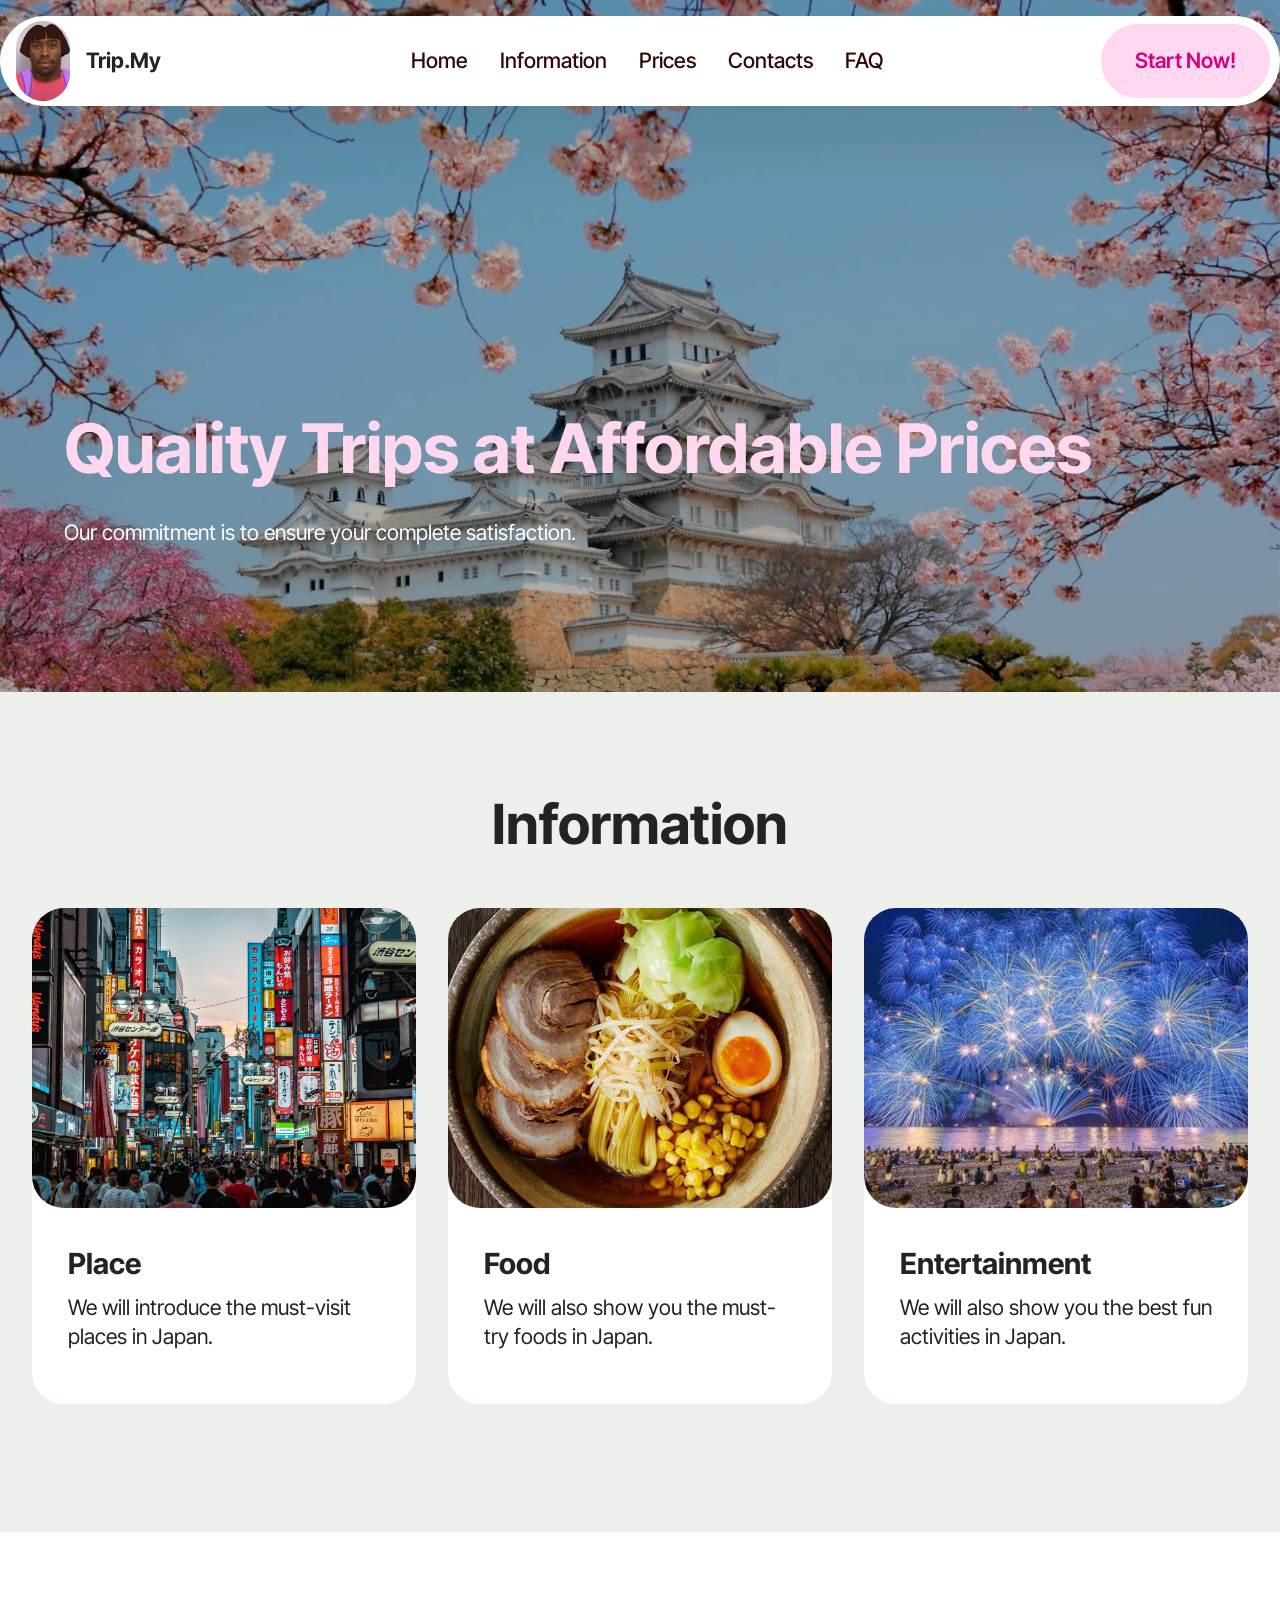
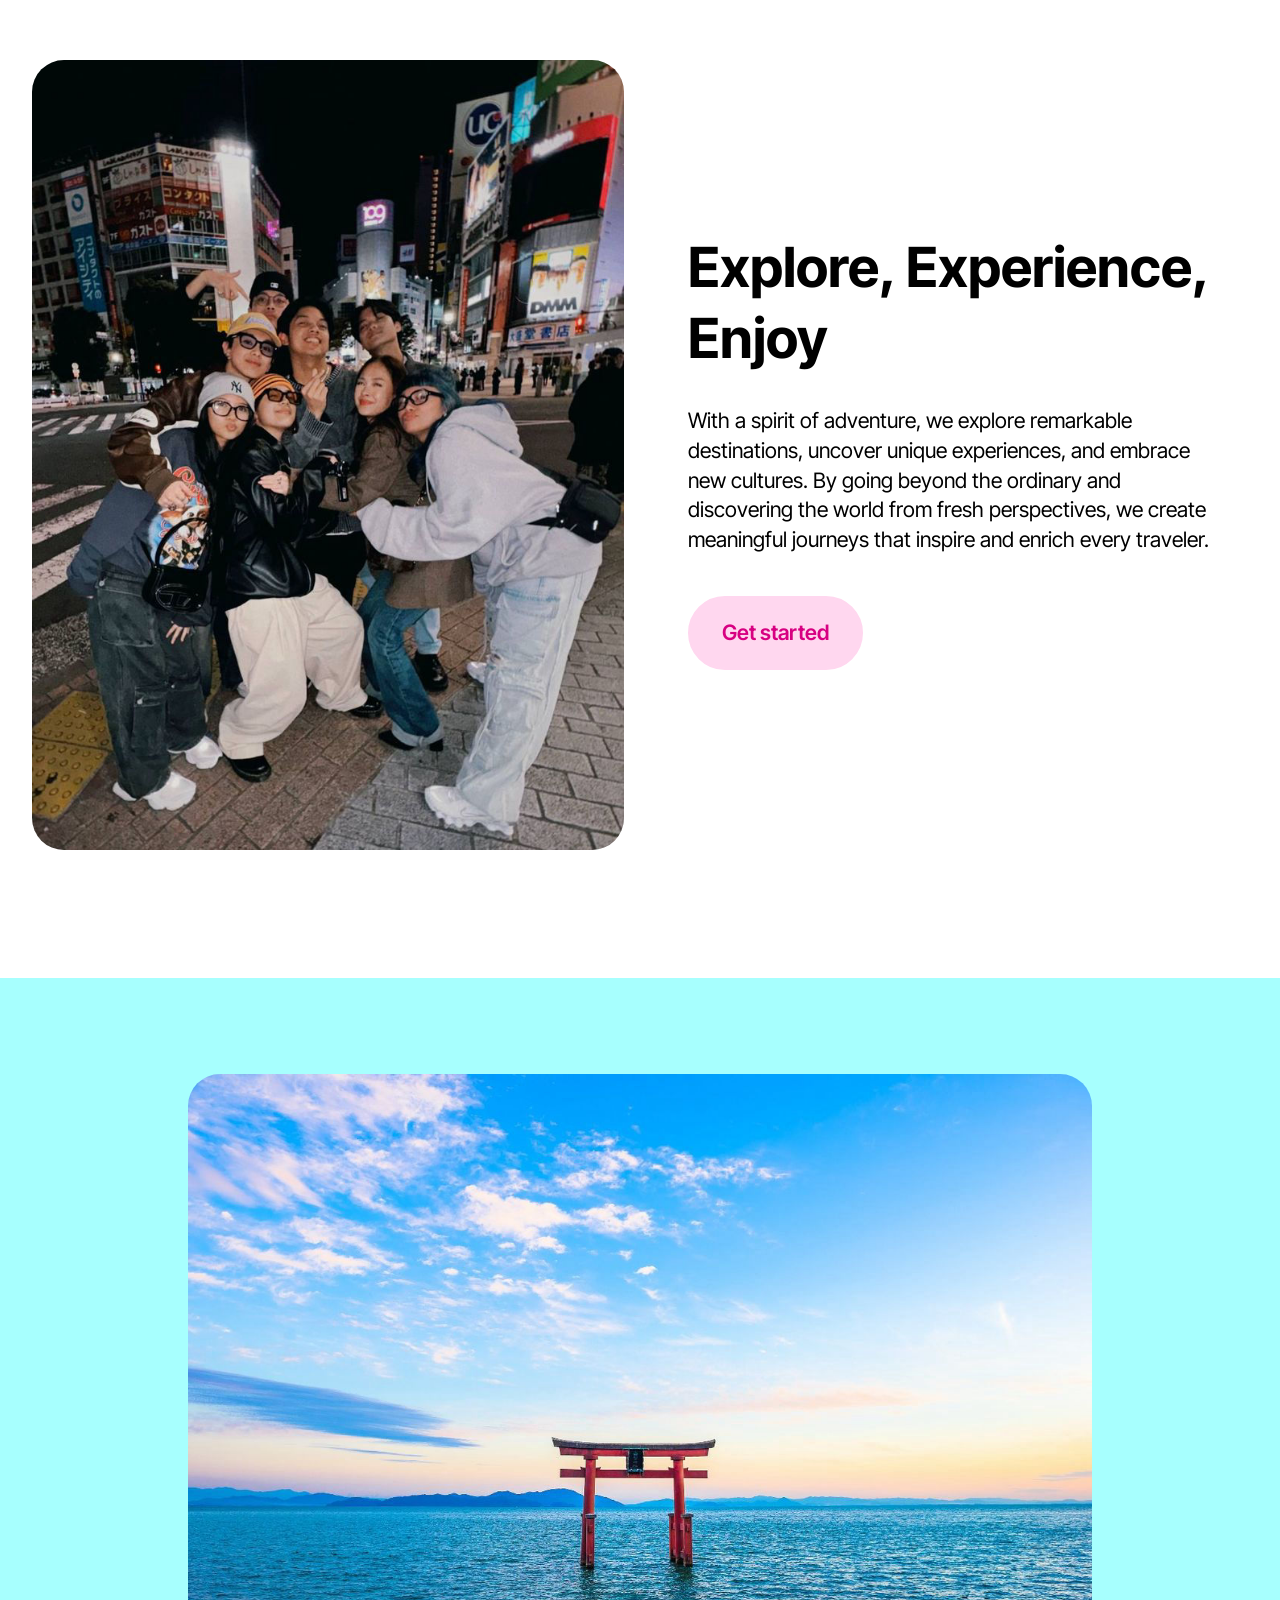
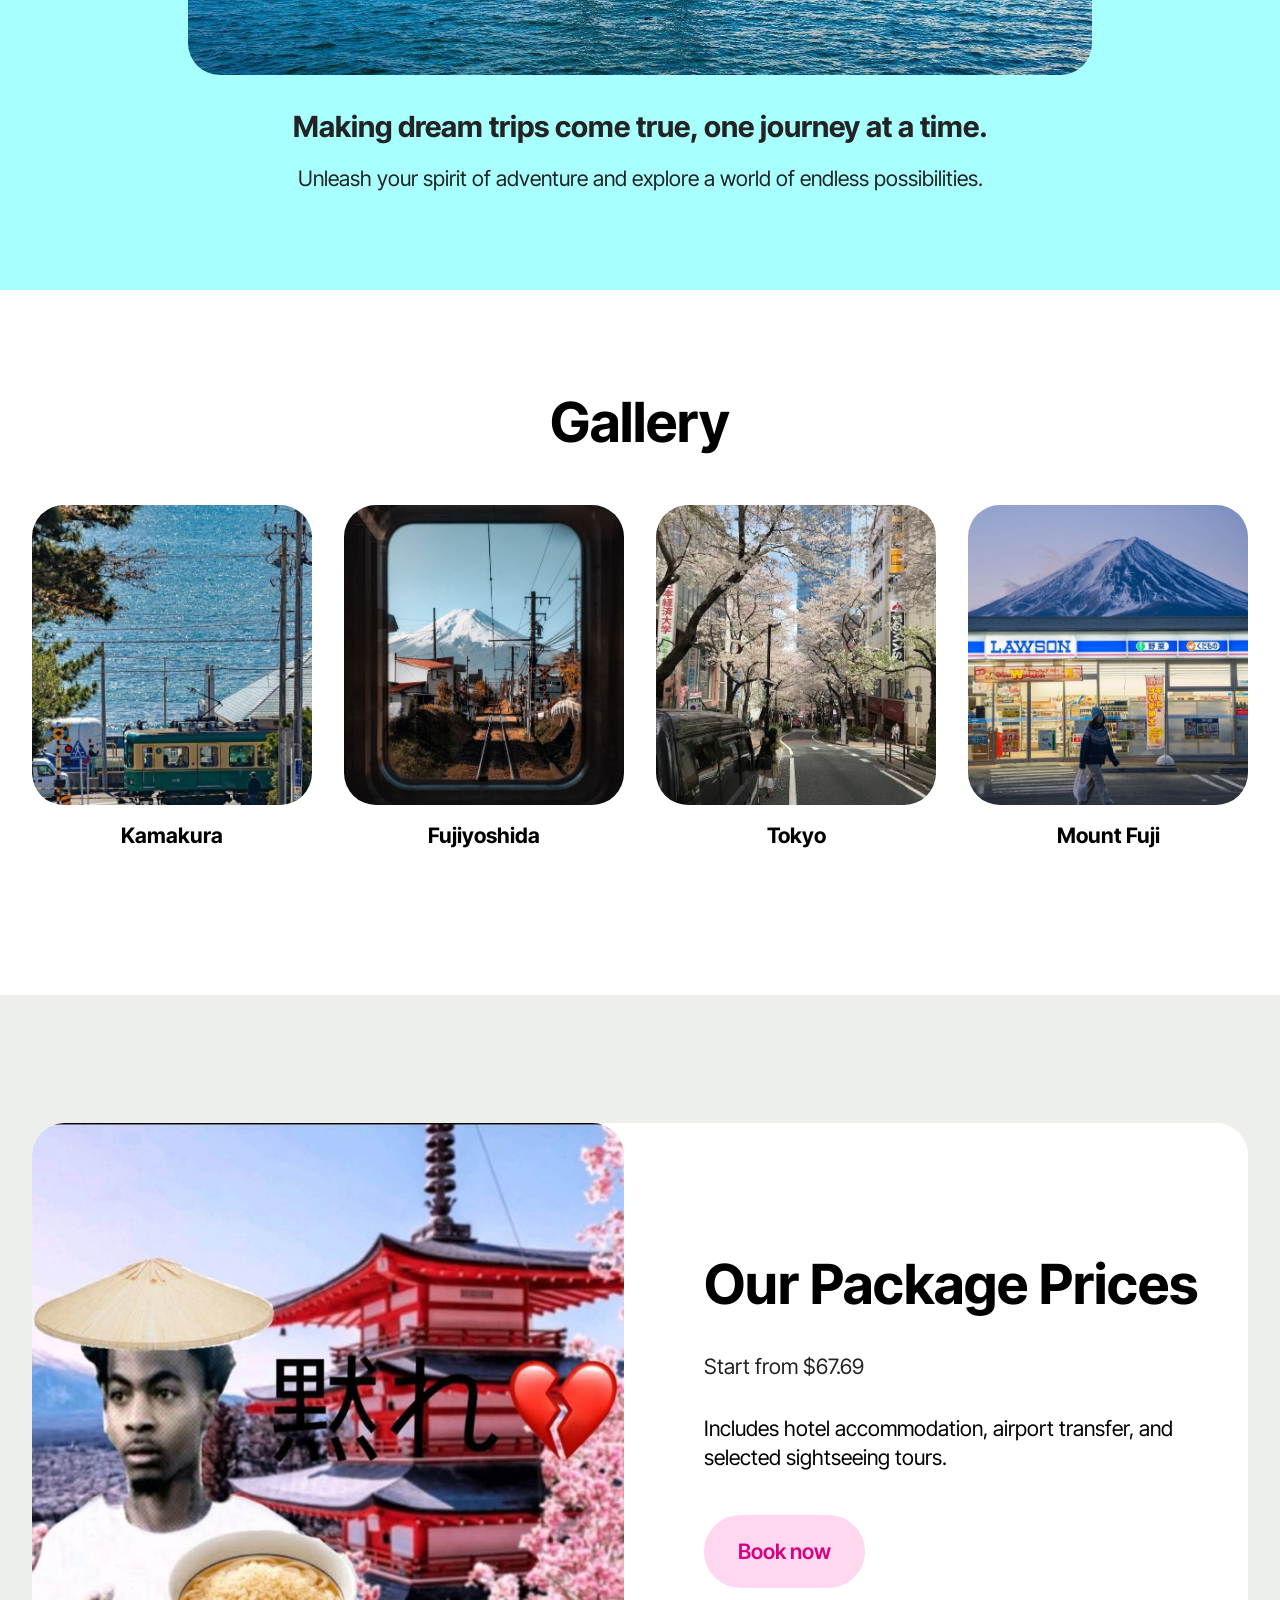
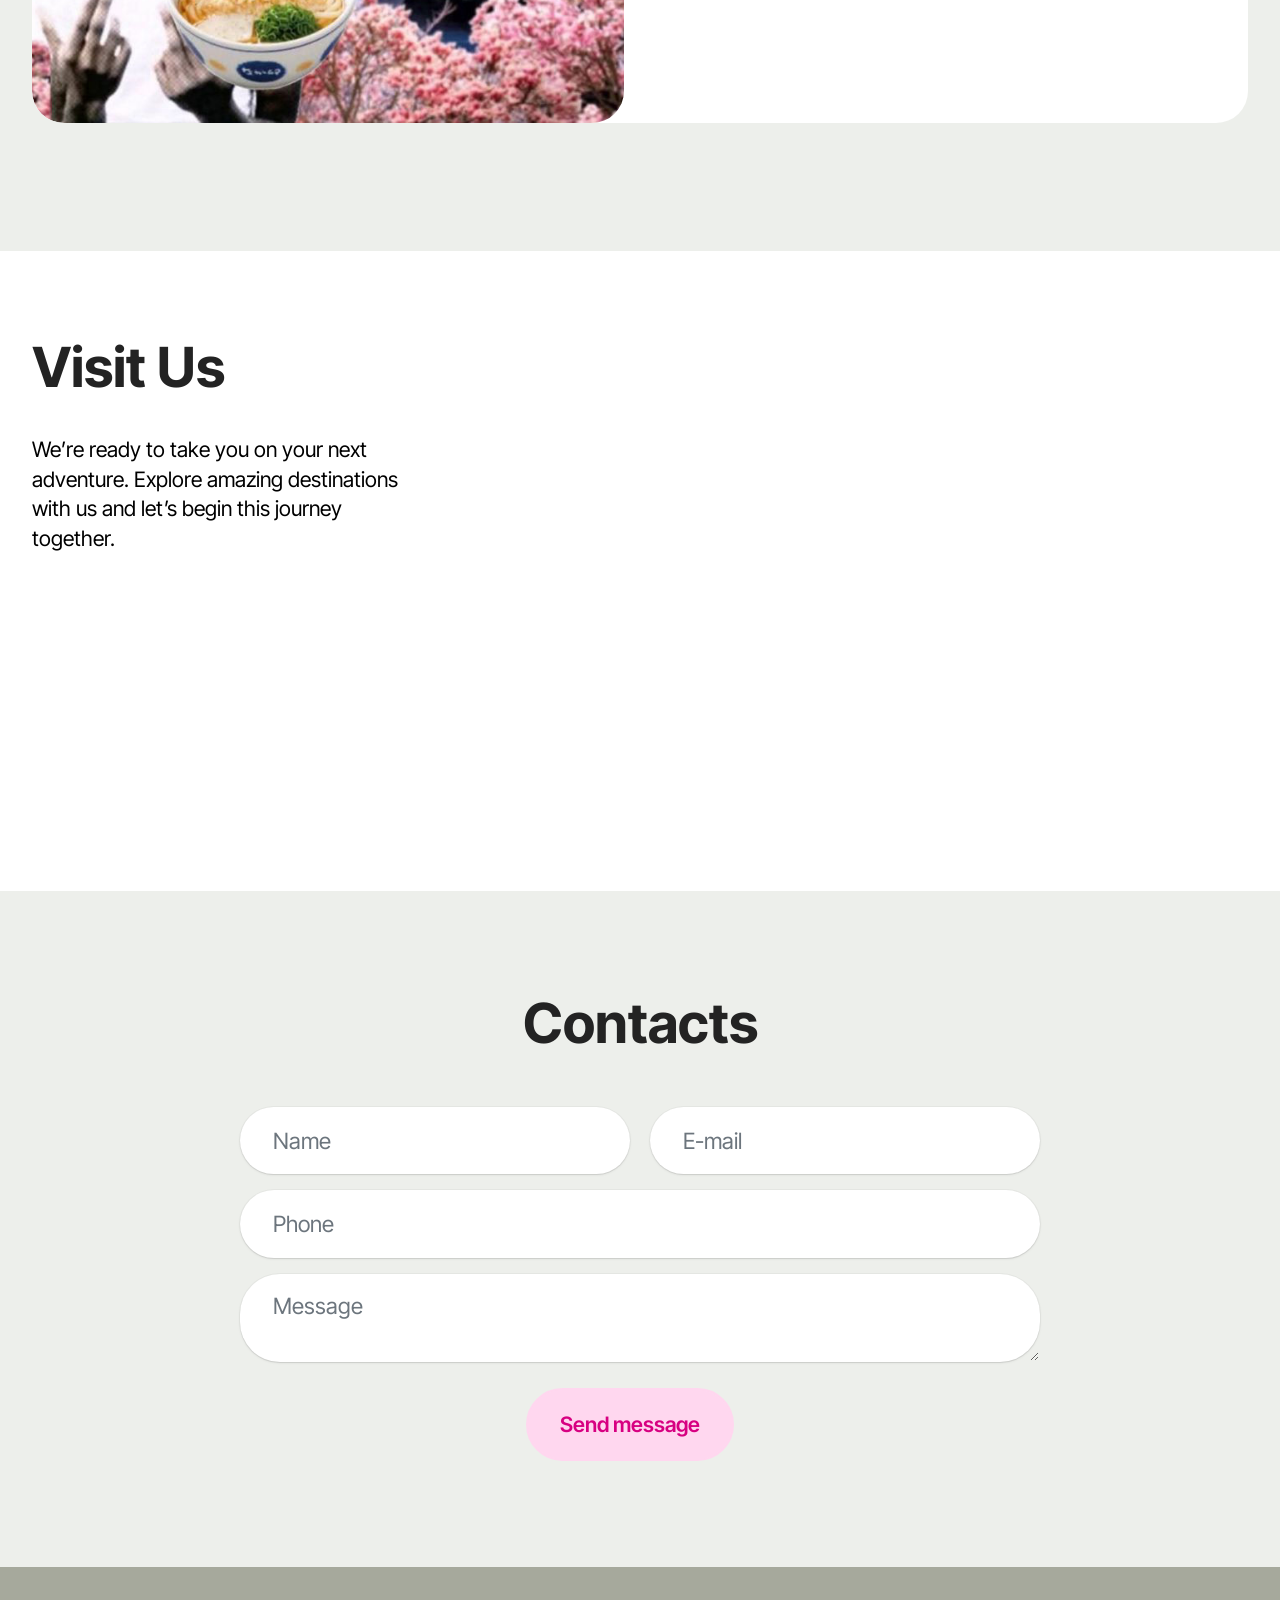
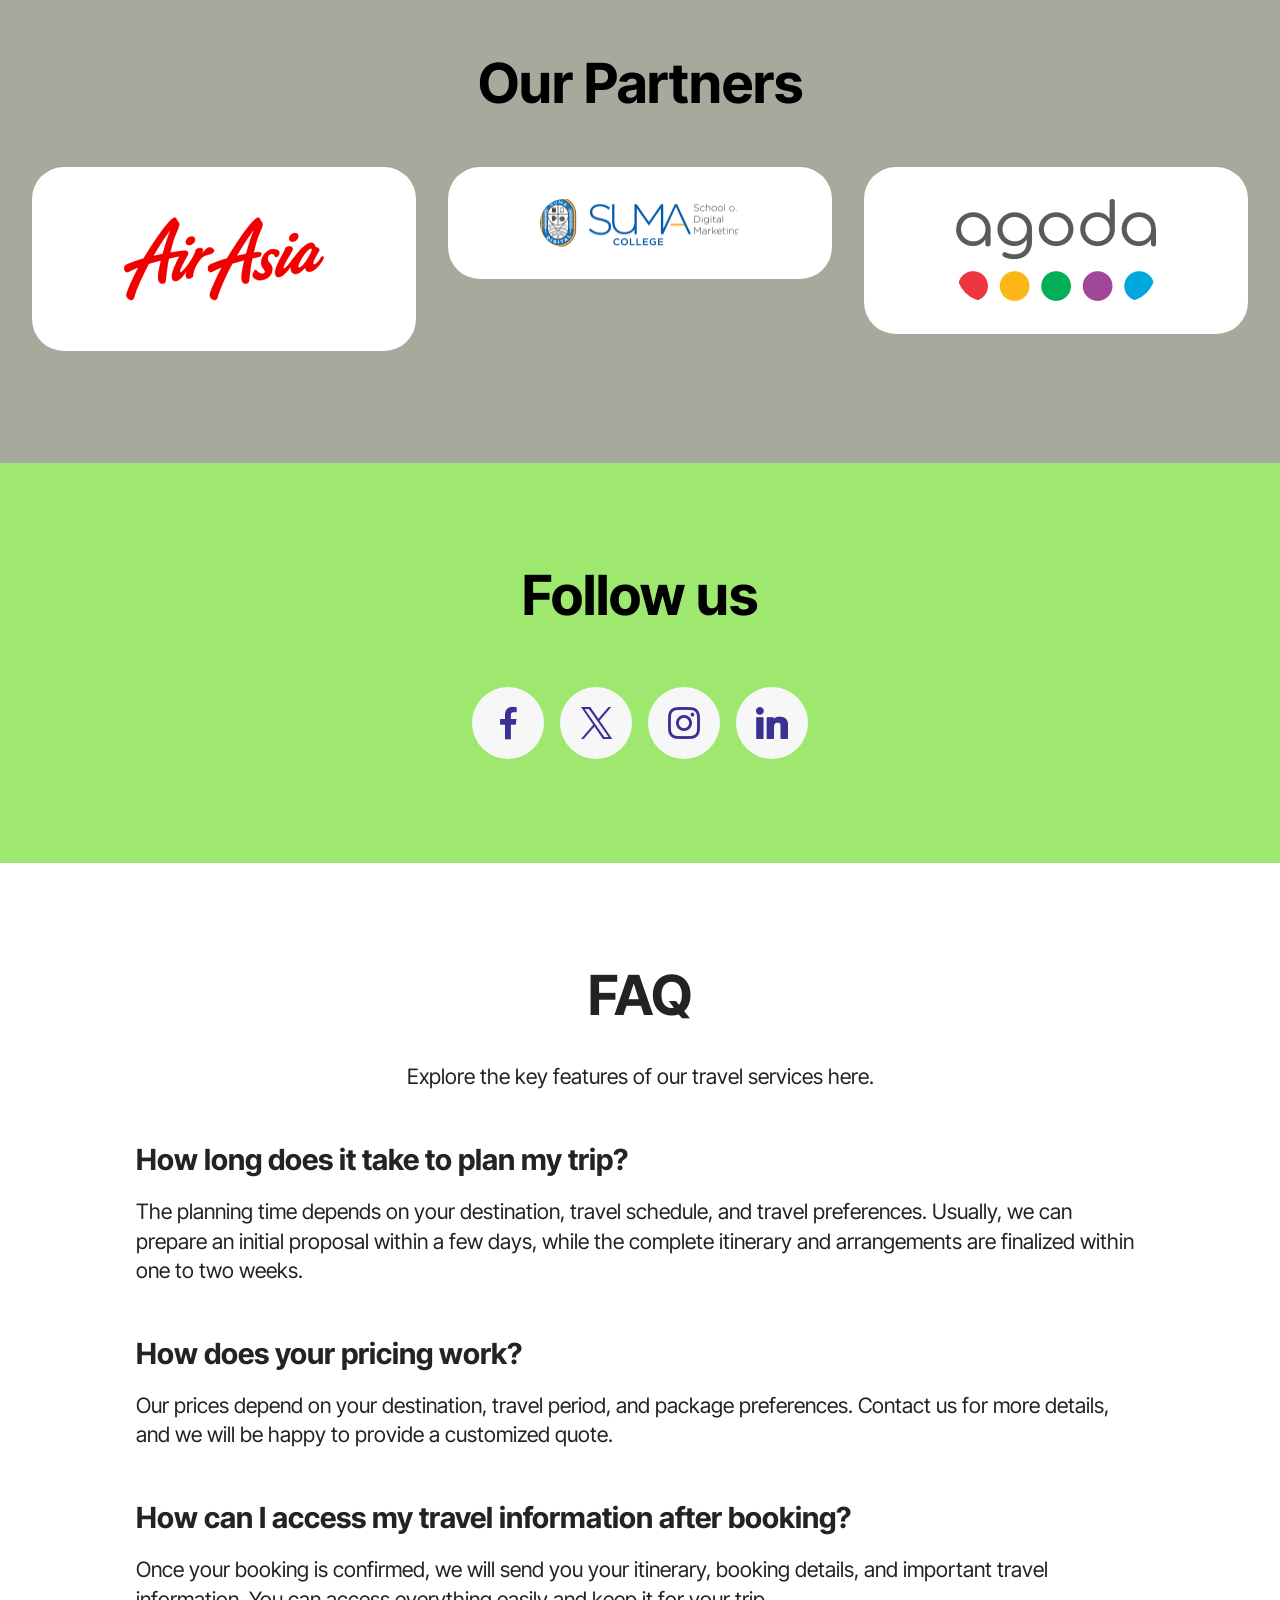
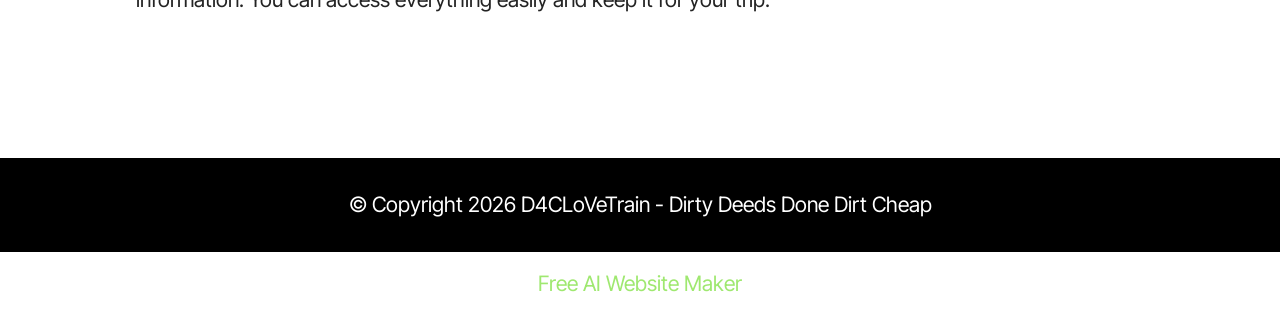
==== commit efdce241: "create github pages" ====
--- a/index.html
+++ b/index.html
@@ -13,12 +13,13 @@
   <title>Home</title>
   <link rel="stylesheet" href="assets/web/assets/mobirise-icons2/mobirise2.css">
   <link rel="stylesheet" href="assets/bootstrap/css/bootstrap.min.css">
+  <link rel="stylesheet" href="assets/parallax/jarallax.css">
   <link rel="stylesheet" href="assets/dropdown/css/style.css">
   <link rel="stylesheet" href="assets/socicon/css/styles.css">
   <link rel="stylesheet" href="assets/theme/css/style.css">
   <link rel="preload" href="https://fonts.googleapis.com/css?family=Inter+Tight:100,200,300,400,500,600,700,800,900,100i,200i,300i,400i,500i,600i,700i,800i,900i&display=swap" as="style" onload="this.onload=null;this.rel='stylesheet'">
   <noscript><link rel="stylesheet" href="https://fonts.googleapis.com/css?family=Inter+Tight:100,200,300,400,500,600,700,800,900,100i,200i,300i,400i,500i,600i,700i,800i,900i&display=swap"></noscript>
-  <link rel="preload" as="style" href="assets/mobirise/css/mbr-additional.css?v=vQeAdJ"><link rel="stylesheet" href="assets/mobirise/css/mbr-additional.css?v=vQeAdJ" type="text/css">
+  <link rel="preload" as="style" href="assets/mobirise/css/mbr-additional.css?v=JOu34H"><link rel="stylesheet" href="assets/mobirise/css/mbr-additional.css?v=JOu34H" type="text/css">
 
   
   
@@ -59,7 +60,7 @@
 	</nav>
 </section>
 
-<section data-bs-version="5.1" class="header18 cid-vg4xGtUSZp" data-bg-video="https://www.youtube.com/watch?v=atycPTJ6LWk&amp;list=PLTDgOUcX23hbmAATluQUP3aZwSXQa01GJ" id="header18-1">
+<section data-bs-version="5.1" class="header18 cid-vg4xGtUSZp mbr-parallax-background" id="header18-1">
   
 
   <div class="mbr-overlay" style="opacity: 0.3; background-color: rgb(0, 0, 0);"></div>
@@ -318,7 +319,7 @@
         </div>
         <div class="row justify-content-center">
             <div class="col-lg-8 mx-auto mbr-form" data-form-type="formoid">
-                <form action="https://mobirise.eu/" method="POST" class="mbr-form form-with-styler" data-form-title="Form Name"><input type="hidden" name="email" data-form-email="true" value="c601fYf67+kKezO3lZJLvVpo9mgA4YuJnNzbJeH05UaMYEJr2dBsbghNlba+jf/VzXwiceUNHbctt89KuQDBukA9ljVtG2BRca3HpWFV3U4K3z5+1OVL3gxcXYZPyvqc">
+                <form action="https://mobirise.eu/" method="POST" class="mbr-form form-with-styler" data-form-title="Form Name"><input type="hidden" name="email" data-form-email="true" value="XNluzcwN6C76jMx/bLPPfyNU7GfHAJah5qRypacMZErp5sGZJeCHc2D+D70Ye8obkNUi/cdAZ/z6n4Hx++0+WrDXBBqJZFajJJYPI2xJQprp9J96oJpYr7R4KN/YIsPK">
                     <div class="row">
                         <div hidden="hidden" data-form-alert="" class="alert alert-success col-12">Thanks for filling out the form!</div>
                         <div hidden="hidden" data-form-alert-danger="" class="alert alert-danger col-12">
@@ -509,7 +510,7 @@
             </div>
         </div>
     </div>
-</section><section class="display-7" style="padding: 0;align-items: center;justify-content: center;flex-wrap: wrap;    align-content: center;display: flex;position: relative;height: 4rem;"><a href="https://mobiri.se/4657818" style="flex: 1 1;height: 4rem;position: absolute;width: 100%;z-index: 1;"><img alt="" style="height: 4rem;" src="[data-uri]"></a><p style="margin: 0;text-align: center;" class="display-7">&#8204;</p><a style="z-index:1" href="https://mobirise.com/builder/ai-website-creator.html">Best AI Website Creator</a></section><script src="assets/bootstrap/js/bootstrap.bundle.min.js"></script>  <script src="assets/smoothscroll/smooth-scroll.js"></script>  <script src="assets/ytplayer/index.js"></script>  <script src="assets/dropdown/js/navbar-dropdown.js"></script>  <script src="assets/vimeoplayer/player.js"></script>  <script src="assets/theme/js/script.js"></script>  <script src="assets/formoid/formoid.min.js"></script>  
+</section><section class="display-7" style="padding: 0;align-items: center;justify-content: center;flex-wrap: wrap;    align-content: center;display: flex;position: relative;height: 4rem;"><a href="https://mobiri.se/4657818" style="flex: 1 1;height: 4rem;position: absolute;width: 100%;z-index: 1;"><img alt="" style="height: 4rem;" src="[data-uri]"></a><p style="margin: 0;text-align: center;" class="display-7">&#8204;</p><a style="z-index:1" href="https://mobirise.com/builder/ai-website-maker.html">Free AI Website Maker</a></section><script src="assets/bootstrap/js/bootstrap.bundle.min.js"></script>  <script src="assets/parallax/jarallax.js"></script>  <script src="assets/smoothscroll/smooth-scroll.js"></script>  <script src="assets/ytplayer/index.js"></script>  <script src="assets/dropdown/js/navbar-dropdown.js"></script>  <script src="assets/theme/js/script.js"></script>  <script src="assets/formoid/formoid.min.js"></script>  
   
   
 </body>
--- a/assets/parallax/jarallax.css
+++ b/assets/parallax/jarallax.css
@@ -0,0 +1,15 @@
+.jarallax {
+    position: relative;
+    z-index: 0;
+}
+.jarallax > .jarallax-img {
+    position: absolute;
+    object-fit: cover;
+    /* support for plugin https://github.com/bfred-it/object-fit-images */
+    font-family: 'object-fit: cover;';
+    top: 0;
+    left: 0;
+    width: 100%;
+    height: 100%;
+    z-index: -1;
+}
--- a/assets/mobirise/css/mbr-additional.css
+++ b/assets/mobirise/css/mbr-additional.css
@@ -1339,6 +1339,11 @@
   display: flex;
   padding-top: 20rem;
   padding-bottom: 6rem;
+  background-image: url("../../../assets/images/japan-banner.jpg");
+}
+.cid-vg4xGtUSZp .mbr-overlay {
+  background-color: #000000;
+  opacity: 0.3;
 }
 @media (min-width: 768px) {
   .cid-vg4xGtUSZp {
@@ -1380,7 +1385,6 @@
   height: 100%;
   position: absolute;
   top: 0;
-  background-image: url("../../../assets/images/background1.jpg");
 }
 .cid-vg4xGtUSZp .mbr-section-title,
 .cid-vg4xGtUSZp .mbr-section-subtitle {
--- a/assets/mobirise/css/mbr-additional.css
+++ b/assets/mobirise/css/mbr-additional.css
@@ -1339,6 +1339,11 @@
   display: flex;
   padding-top: 20rem;
   padding-bottom: 6rem;
+  background-image: url("../../../assets/images/japan-banner.jpg");
+}
+.cid-vg4xGtUSZp .mbr-overlay {
+  background-color: #000000;
+  opacity: 0.3;
 }
 @media (min-width: 768px) {
   .cid-vg4xGtUSZp {
@@ -1380,7 +1385,6 @@
   height: 100%;
   position: absolute;
   top: 0;
-  background-image: url("../../../assets/images/background1.jpg");
 }
 .cid-vg4xGtUSZp .mbr-section-title,
 .cid-vg4xGtUSZp .mbr-section-subtitle {
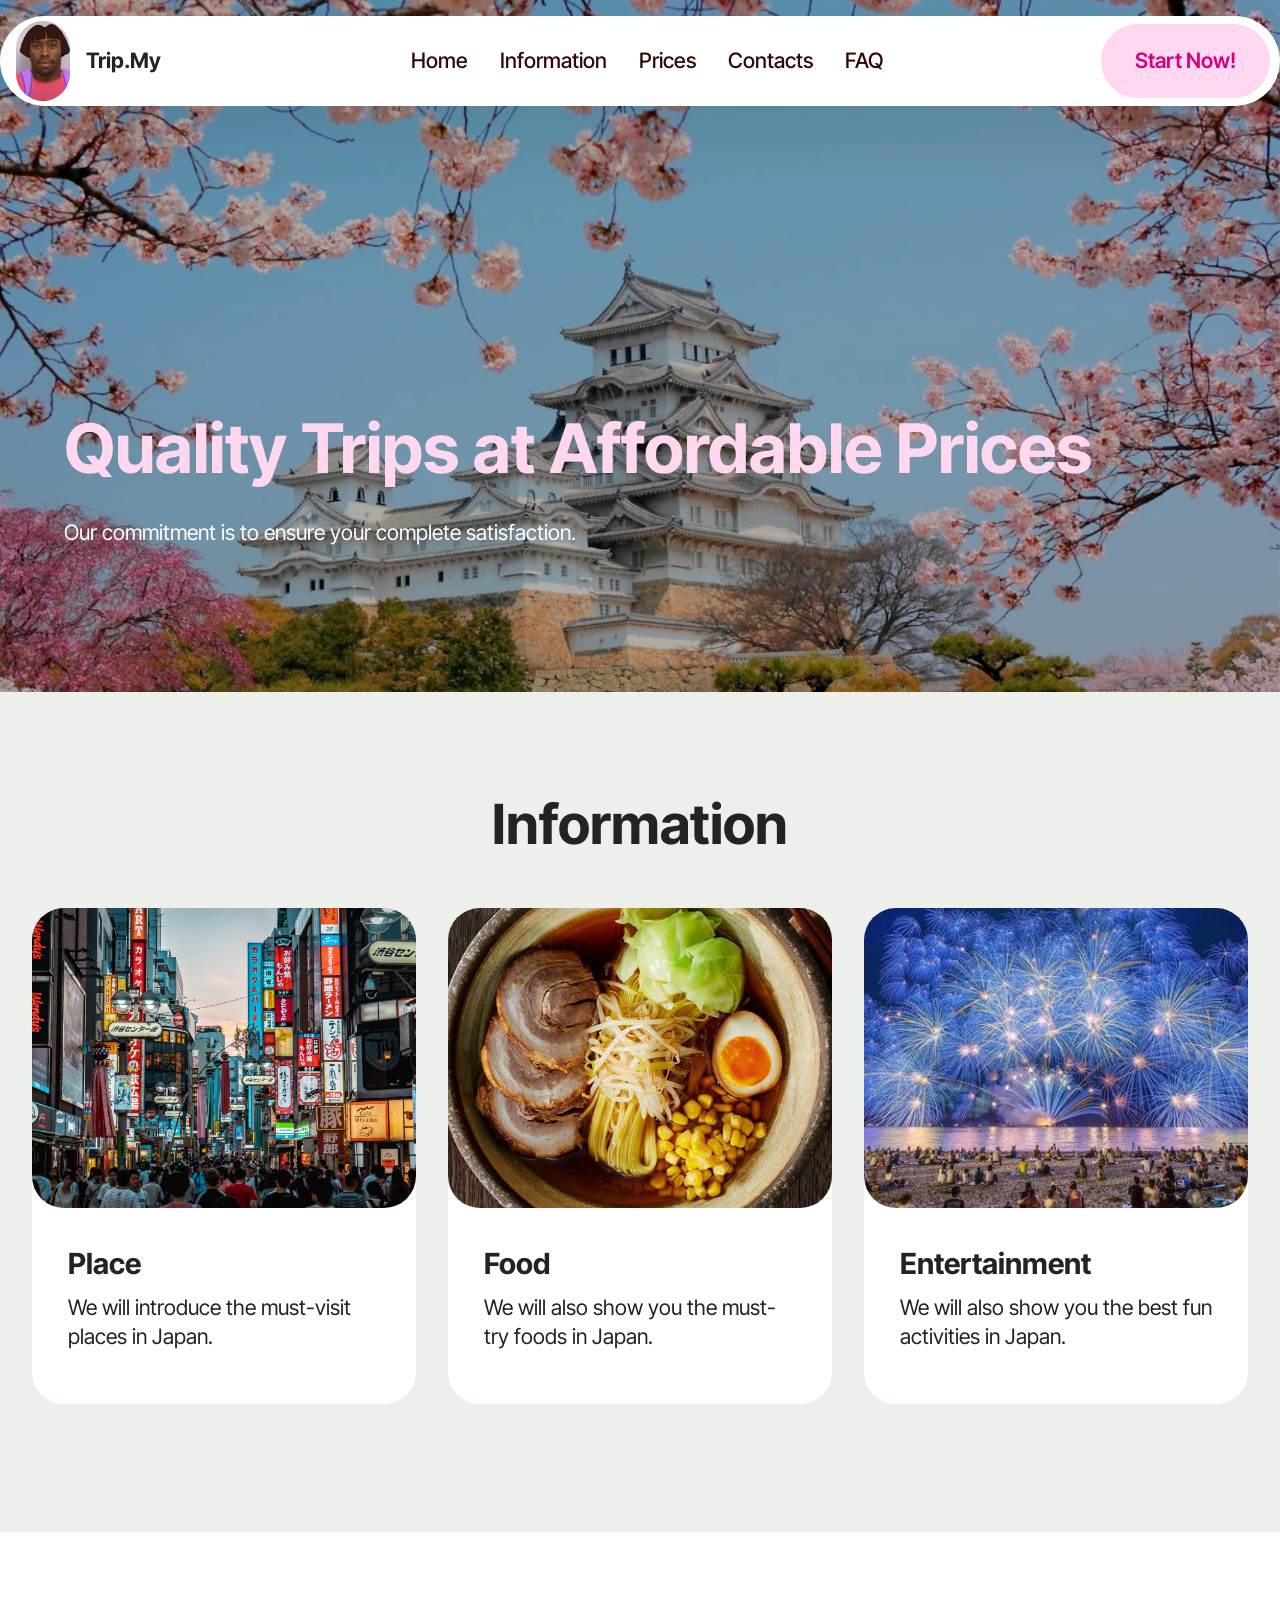
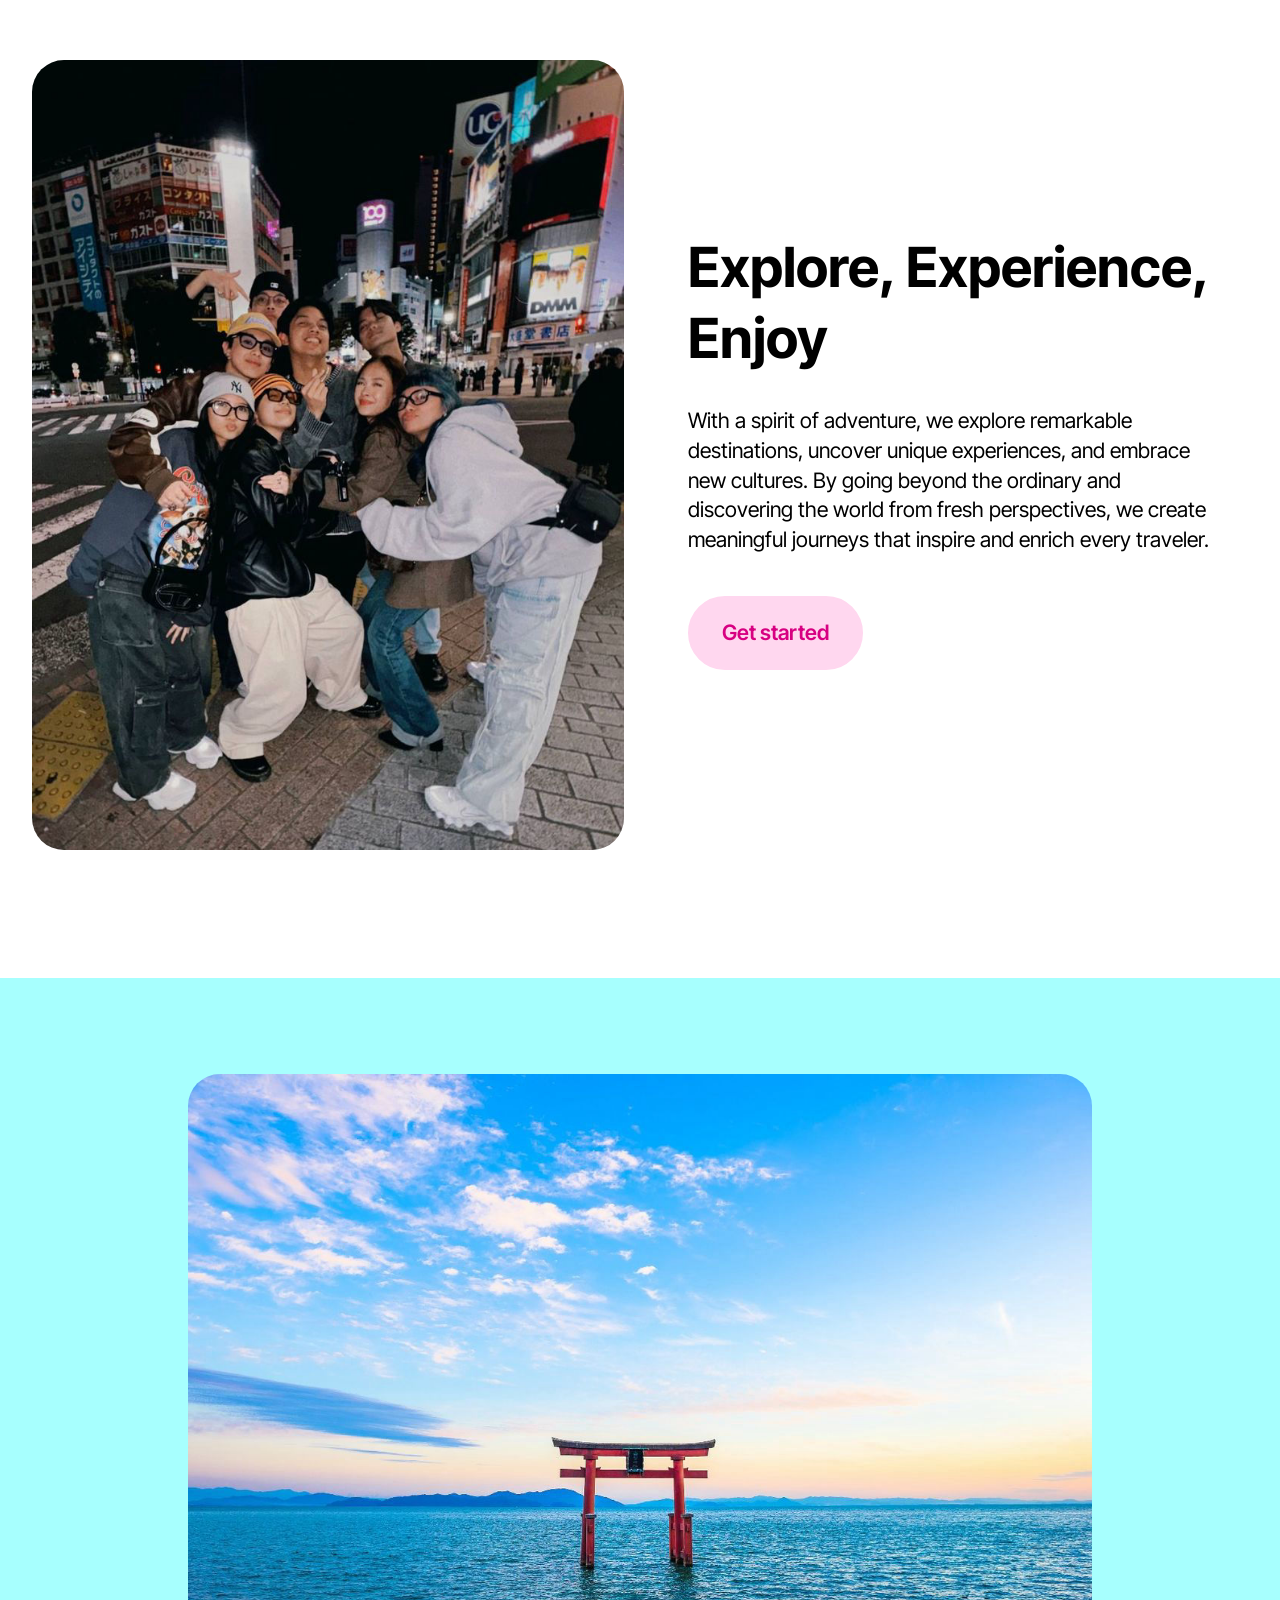
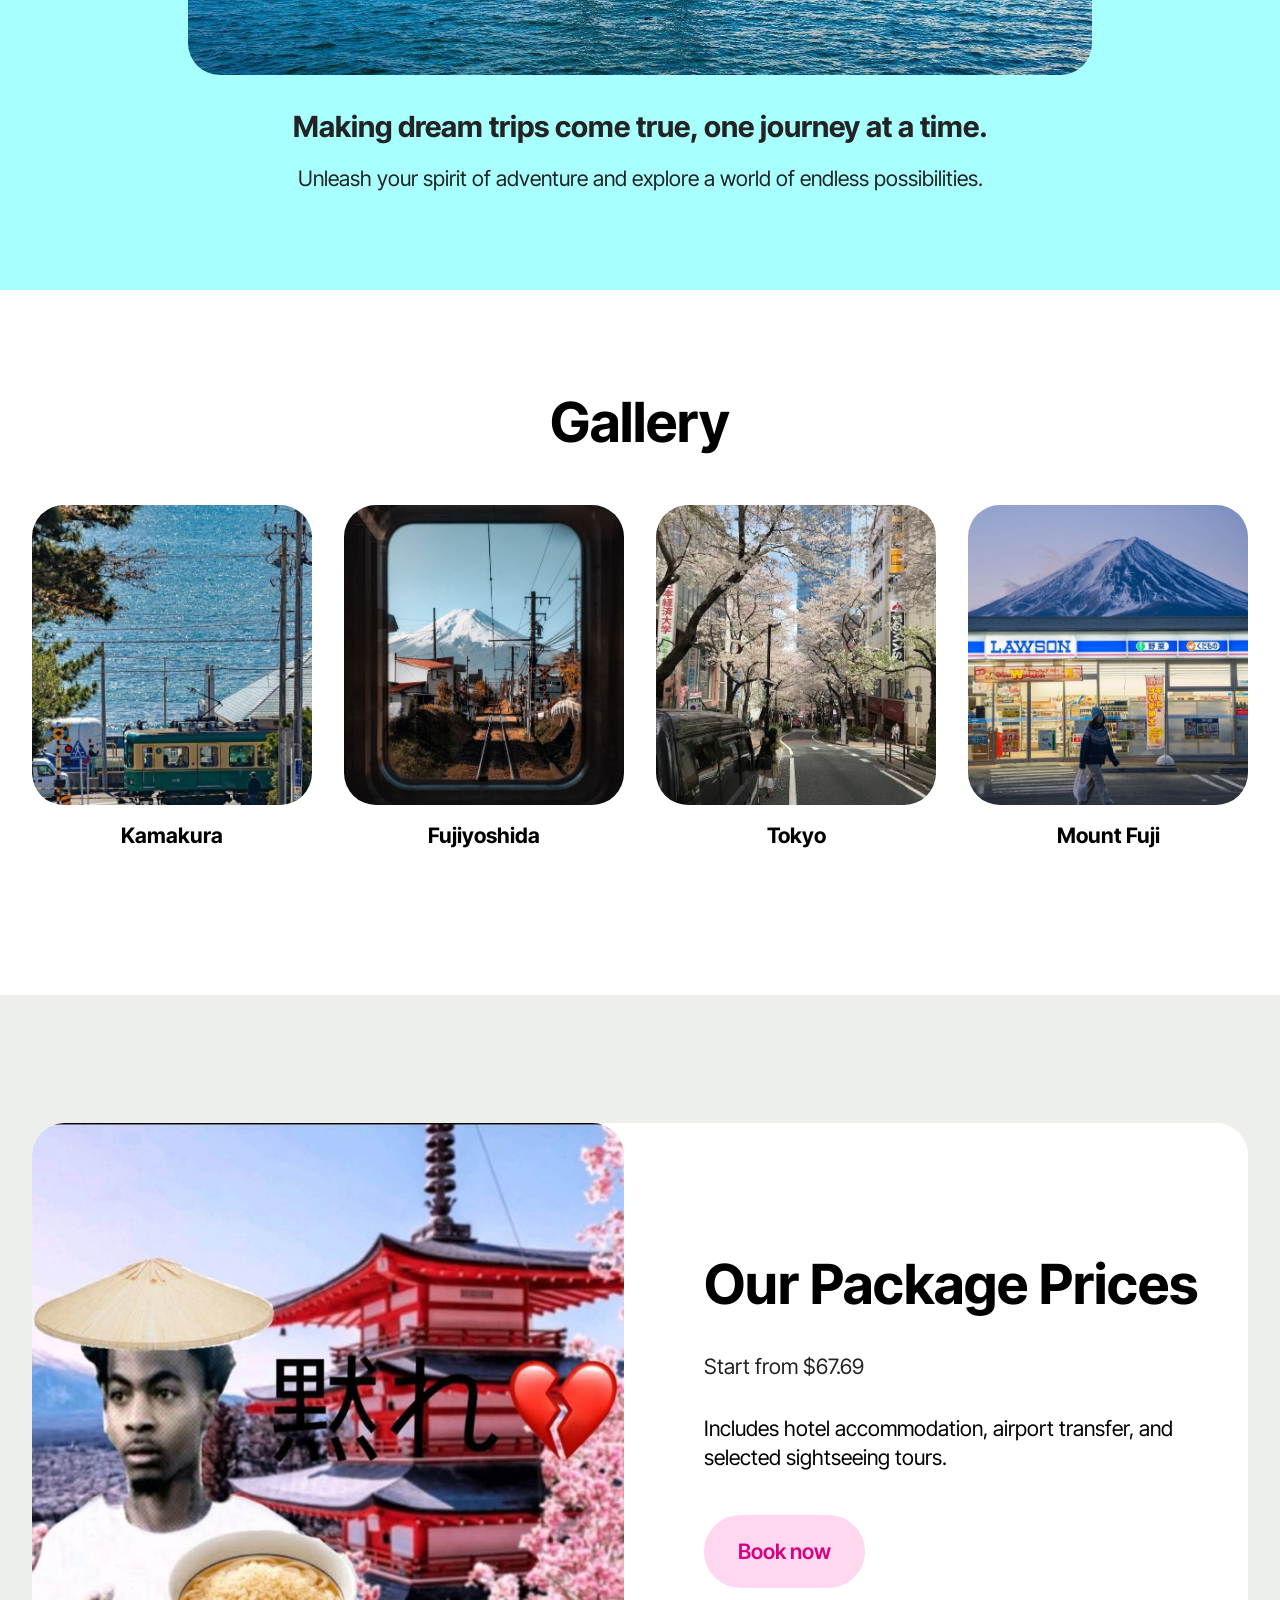
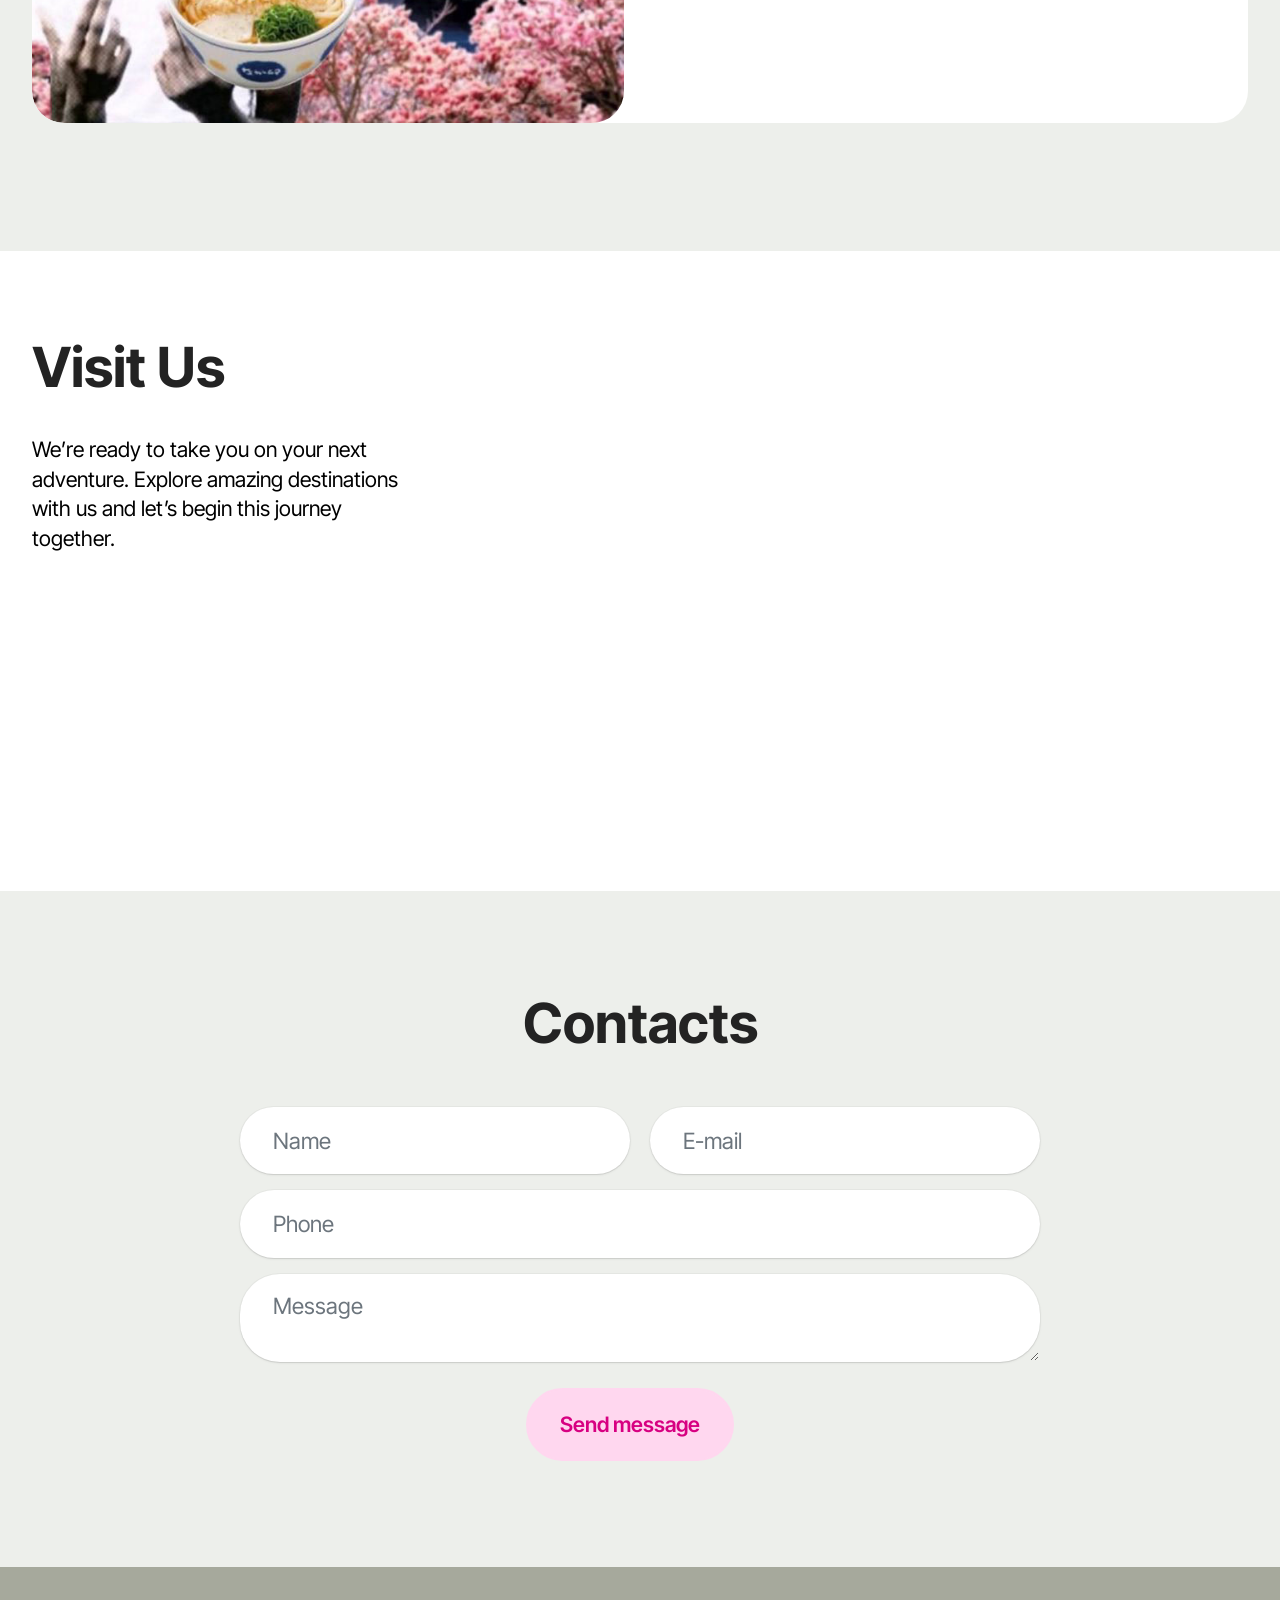
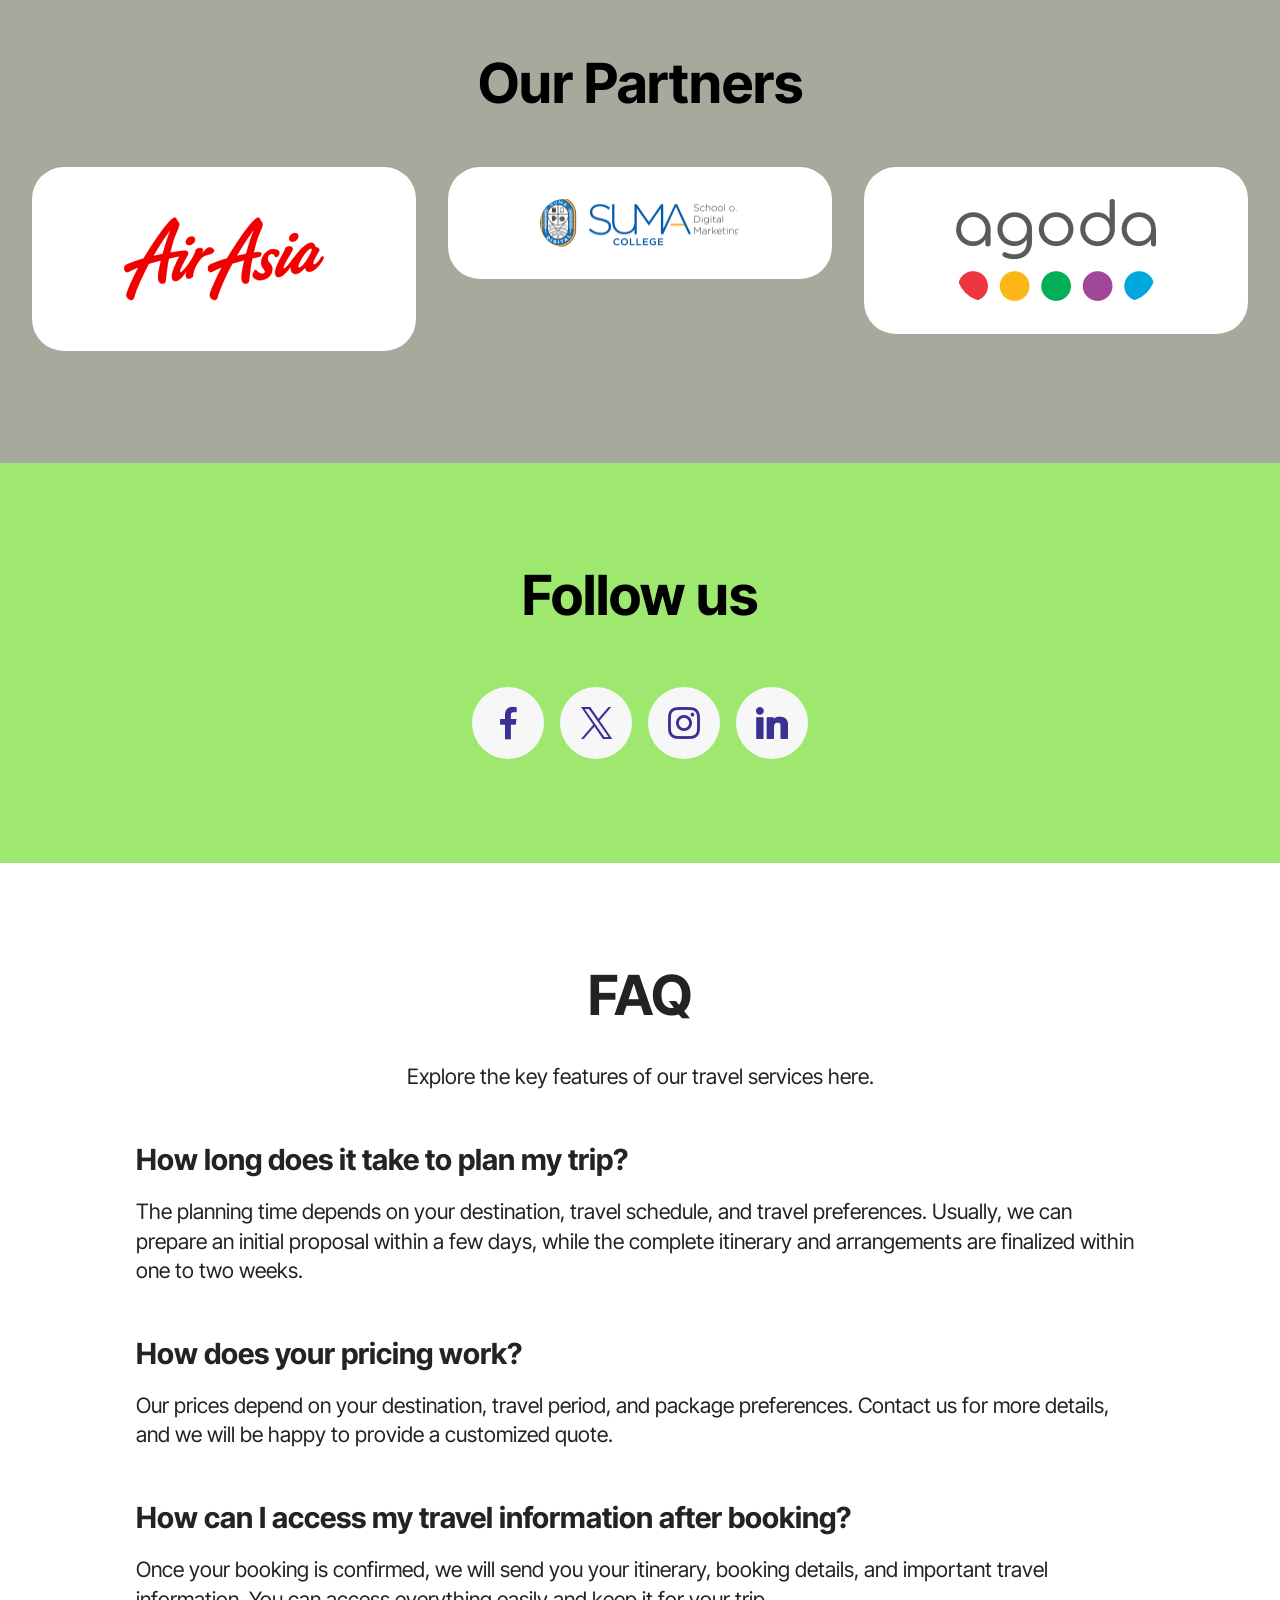
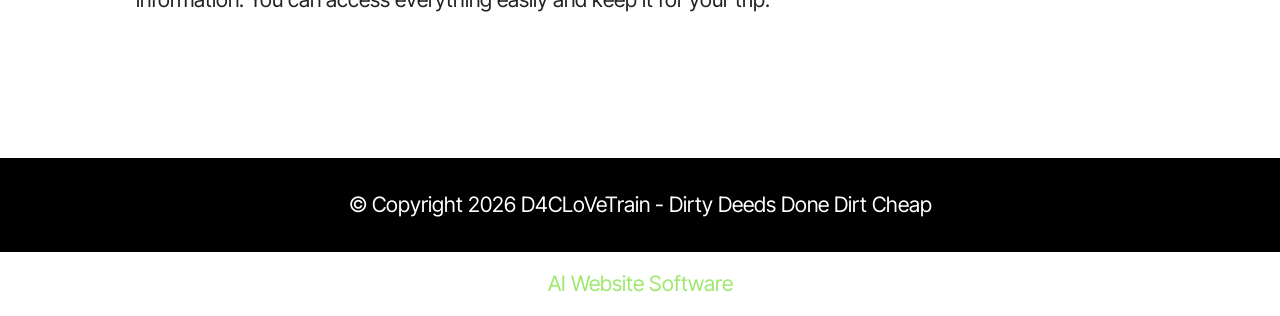
==== commit bfd24f0d: "create github pages" ====
--- a/index.html
+++ b/index.html
@@ -19,7 +19,7 @@
   <link rel="stylesheet" href="assets/theme/css/style.css">
   <link rel="preload" href="https://fonts.googleapis.com/css?family=Inter+Tight:100,200,300,400,500,600,700,800,900,100i,200i,300i,400i,500i,600i,700i,800i,900i&display=swap" as="style" onload="this.onload=null;this.rel='stylesheet'">
   <noscript><link rel="stylesheet" href="https://fonts.googleapis.com/css?family=Inter+Tight:100,200,300,400,500,600,700,800,900,100i,200i,300i,400i,500i,600i,700i,800i,900i&display=swap"></noscript>
-  <link rel="preload" as="style" href="assets/mobirise/css/mbr-additional.css?v=JOu34H"><link rel="stylesheet" href="assets/mobirise/css/mbr-additional.css?v=JOu34H" type="text/css">
+  <link rel="preload" as="style" href="assets/mobirise/css/mbr-additional.css?v=Q5xdi5"><link rel="stylesheet" href="assets/mobirise/css/mbr-additional.css?v=Q5xdi5" type="text/css">
 
   
   
@@ -319,7 +319,7 @@
         </div>
         <div class="row justify-content-center">
             <div class="col-lg-8 mx-auto mbr-form" data-form-type="formoid">
-                <form action="https://mobirise.eu/" method="POST" class="mbr-form form-with-styler" data-form-title="Form Name"><input type="hidden" name="email" data-form-email="true" value="XNluzcwN6C76jMx/bLPPfyNU7GfHAJah5qRypacMZErp5sGZJeCHc2D+D70Ye8obkNUi/cdAZ/z6n4Hx++0+WrDXBBqJZFajJJYPI2xJQprp9J96oJpYr7R4KN/YIsPK">
+                <form action="https://mobirise.eu/" method="POST" class="mbr-form form-with-styler" data-form-title="Form Name"><input type="hidden" name="email" data-form-email="true" value="sjGWFO/w100EYB5S9RsrHZioDptj7y3xjag4lwdv1uPaUhmjLKzi/BmQCNFrEtQ/oM+kKJ410yFoAiLOyLBb7xZjn+LLJSt61rTTVsYPJlVzwYf/br2MZADImTySdo9c">
                     <div class="row">
                         <div hidden="hidden" data-form-alert="" class="alert alert-success col-12">Thanks for filling out the form!</div>
                         <div hidden="hidden" data-form-alert-danger="" class="alert alert-danger col-12">
@@ -510,7 +510,7 @@
             </div>
         </div>
     </div>
-</section><section class="display-7" style="padding: 0;align-items: center;justify-content: center;flex-wrap: wrap;    align-content: center;display: flex;position: relative;height: 4rem;"><a href="https://mobiri.se/4657818" style="flex: 1 1;height: 4rem;position: absolute;width: 100%;z-index: 1;"><img alt="" style="height: 4rem;" src="[data-uri]"></a><p style="margin: 0;text-align: center;" class="display-7">&#8204;</p><a style="z-index:1" href="https://mobirise.com/builder/ai-website-maker.html">Free AI Website Maker</a></section><script src="assets/bootstrap/js/bootstrap.bundle.min.js"></script>  <script src="assets/parallax/jarallax.js"></script>  <script src="assets/smoothscroll/smooth-scroll.js"></script>  <script src="assets/ytplayer/index.js"></script>  <script src="assets/dropdown/js/navbar-dropdown.js"></script>  <script src="assets/theme/js/script.js"></script>  <script src="assets/formoid/formoid.min.js"></script>  
+</section><section class="display-7" style="padding: 0;align-items: center;justify-content: center;flex-wrap: wrap;    align-content: center;display: flex;position: relative;height: 4rem;"><a href="https://mobiri.se/4657818" style="flex: 1 1;height: 4rem;position: absolute;width: 100%;z-index: 1;"><img alt="" style="height: 4rem;" src="[data-uri]"></a><p style="margin: 0;text-align: center;" class="display-7">&#8204;</p><a style="z-index:1" href="https://mobirise.com/builder/ai-website-builder.html">AI Website Software</a></section><script src="assets/bootstrap/js/bootstrap.bundle.min.js"></script>  <script src="assets/parallax/jarallax.js"></script>  <script src="assets/smoothscroll/smooth-scroll.js"></script>  <script src="assets/ytplayer/index.js"></script>  <script src="assets/dropdown/js/navbar-dropdown.js"></script>  <script src="assets/theme/js/script.js"></script>  <script src="assets/formoid/formoid.min.js"></script>  
   
   
 </body>
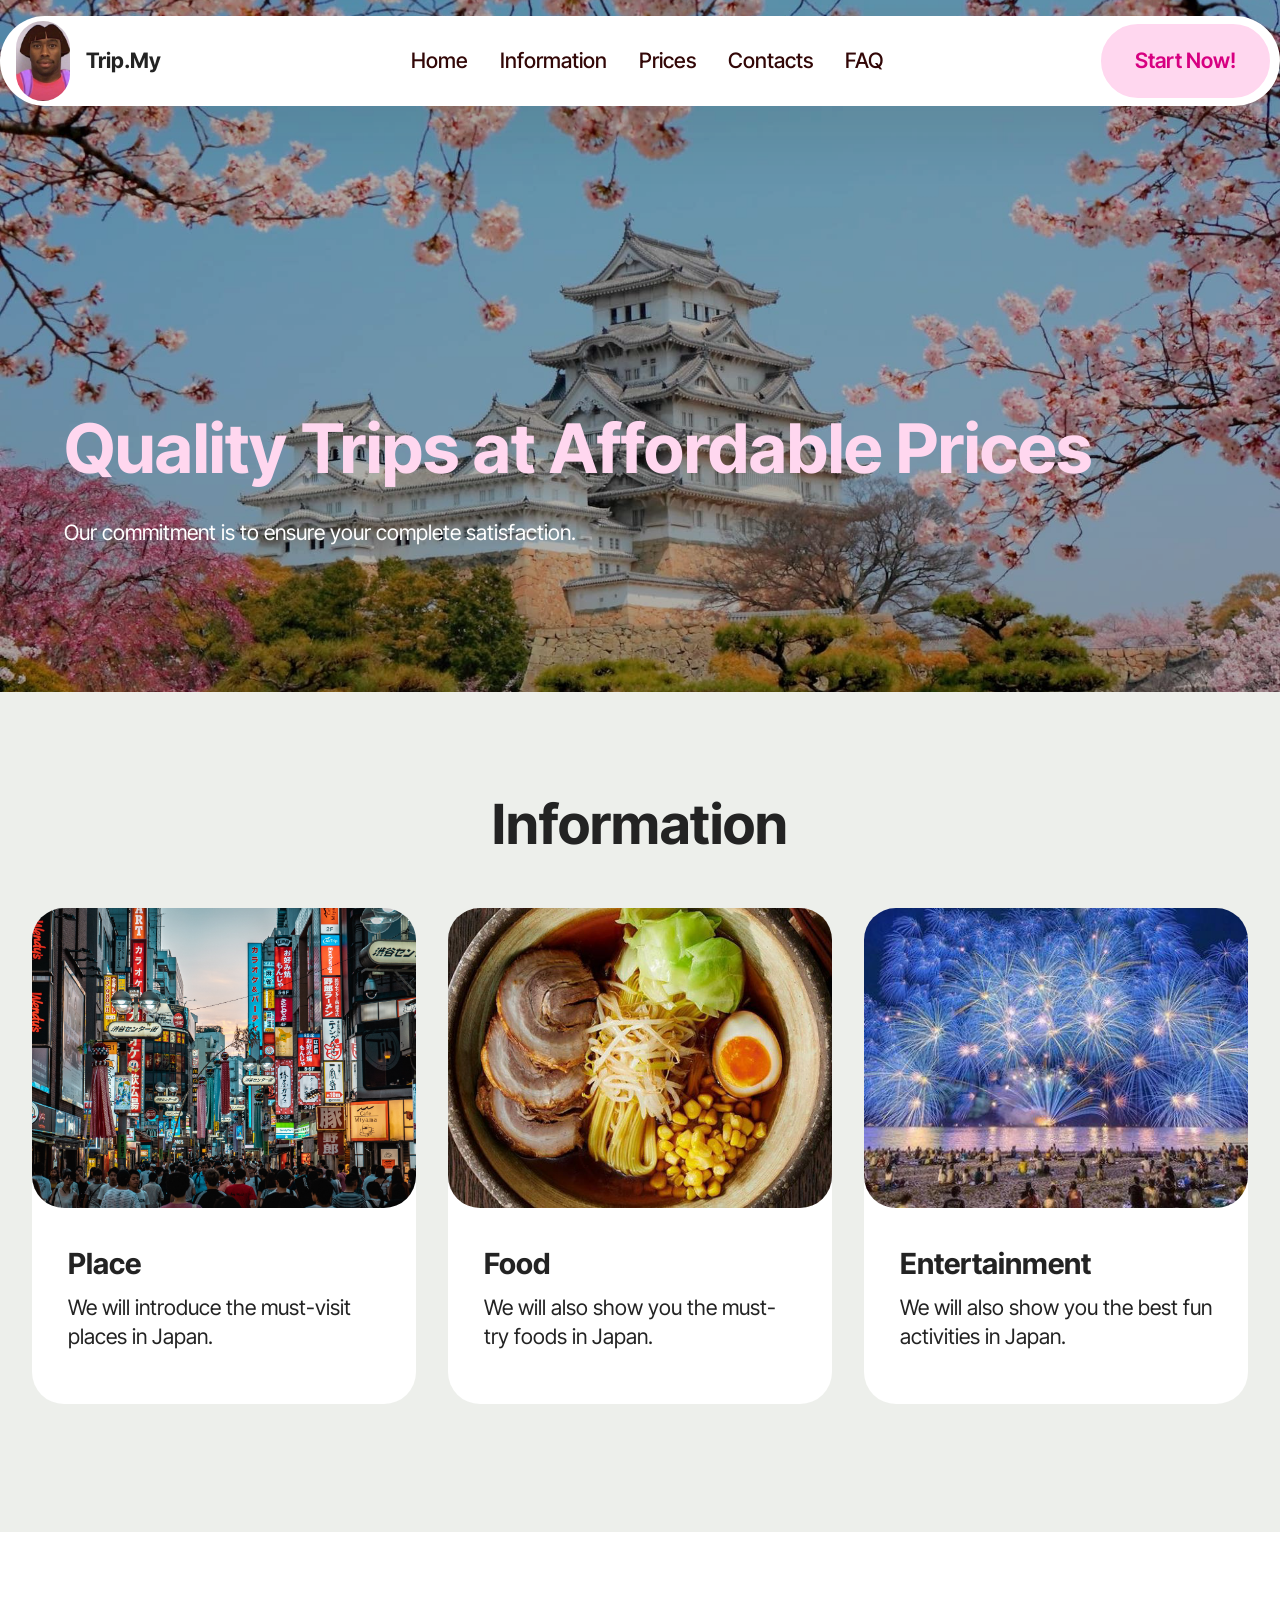
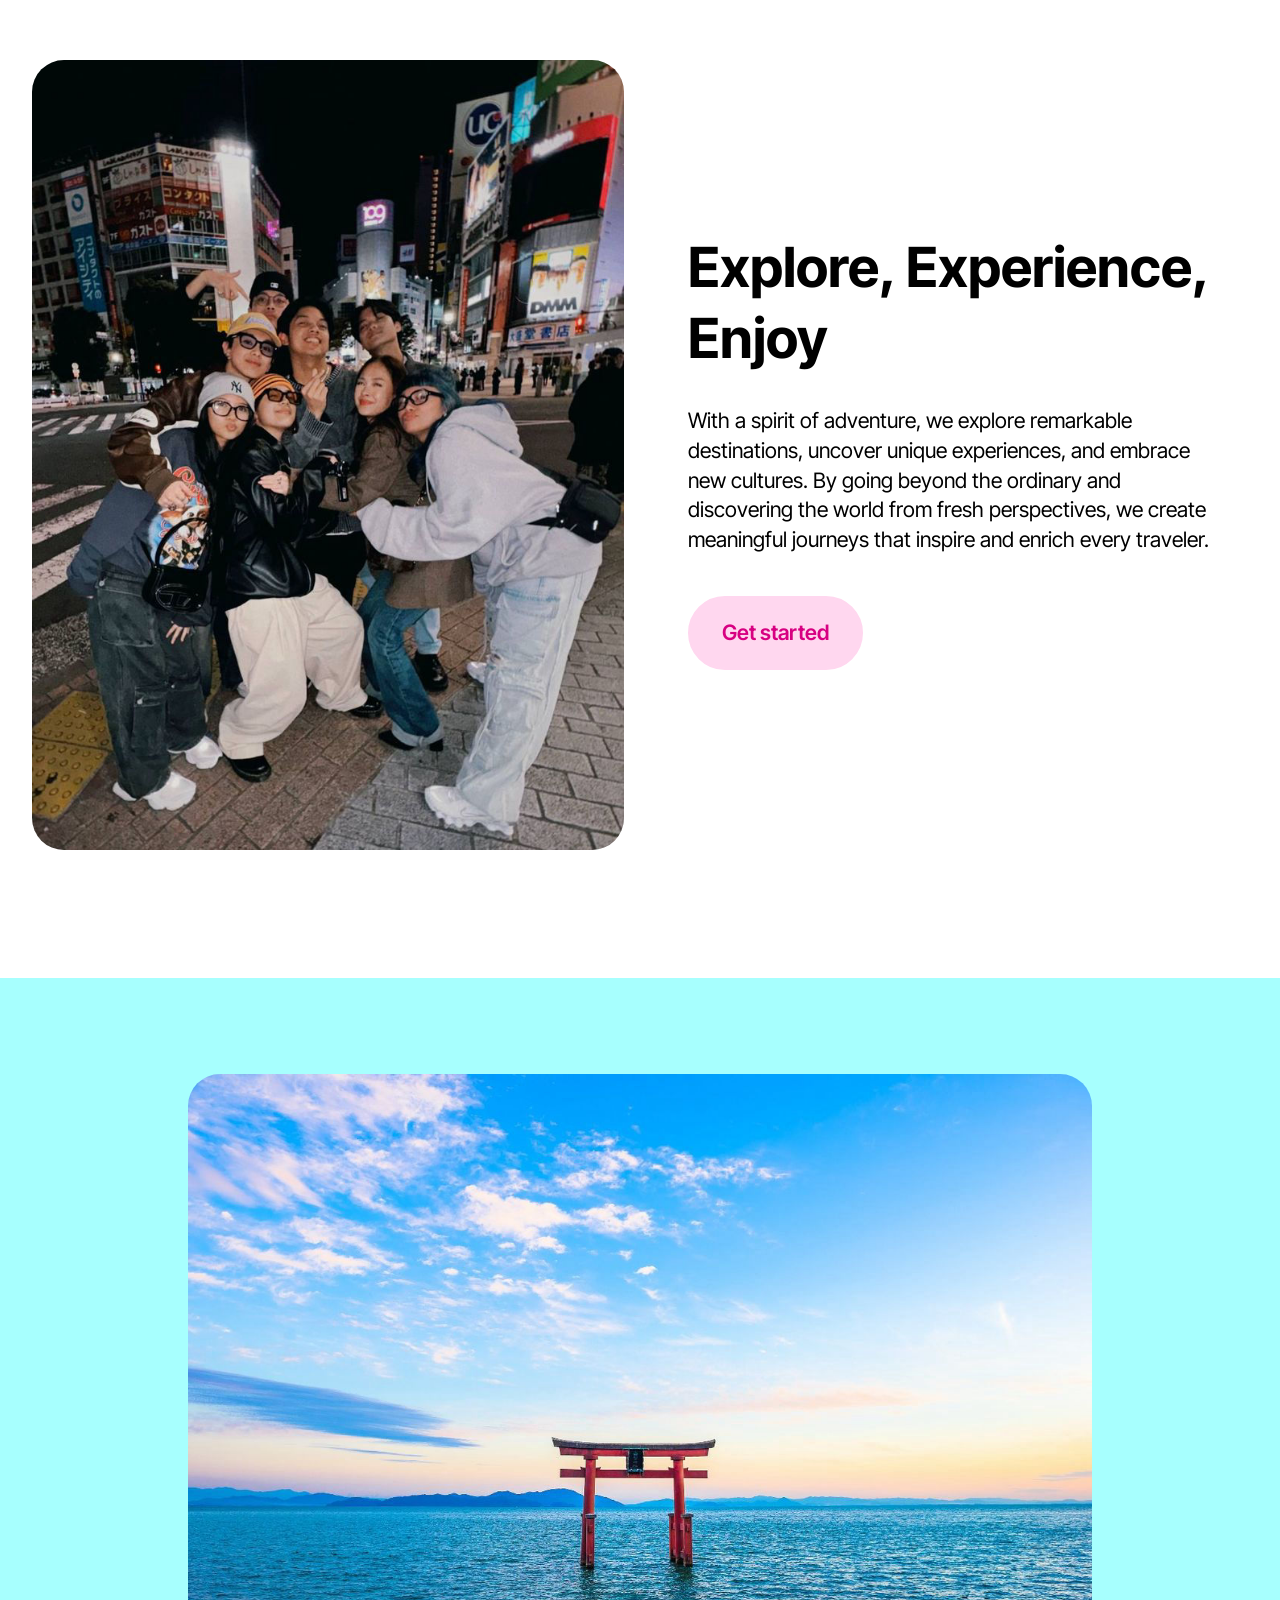
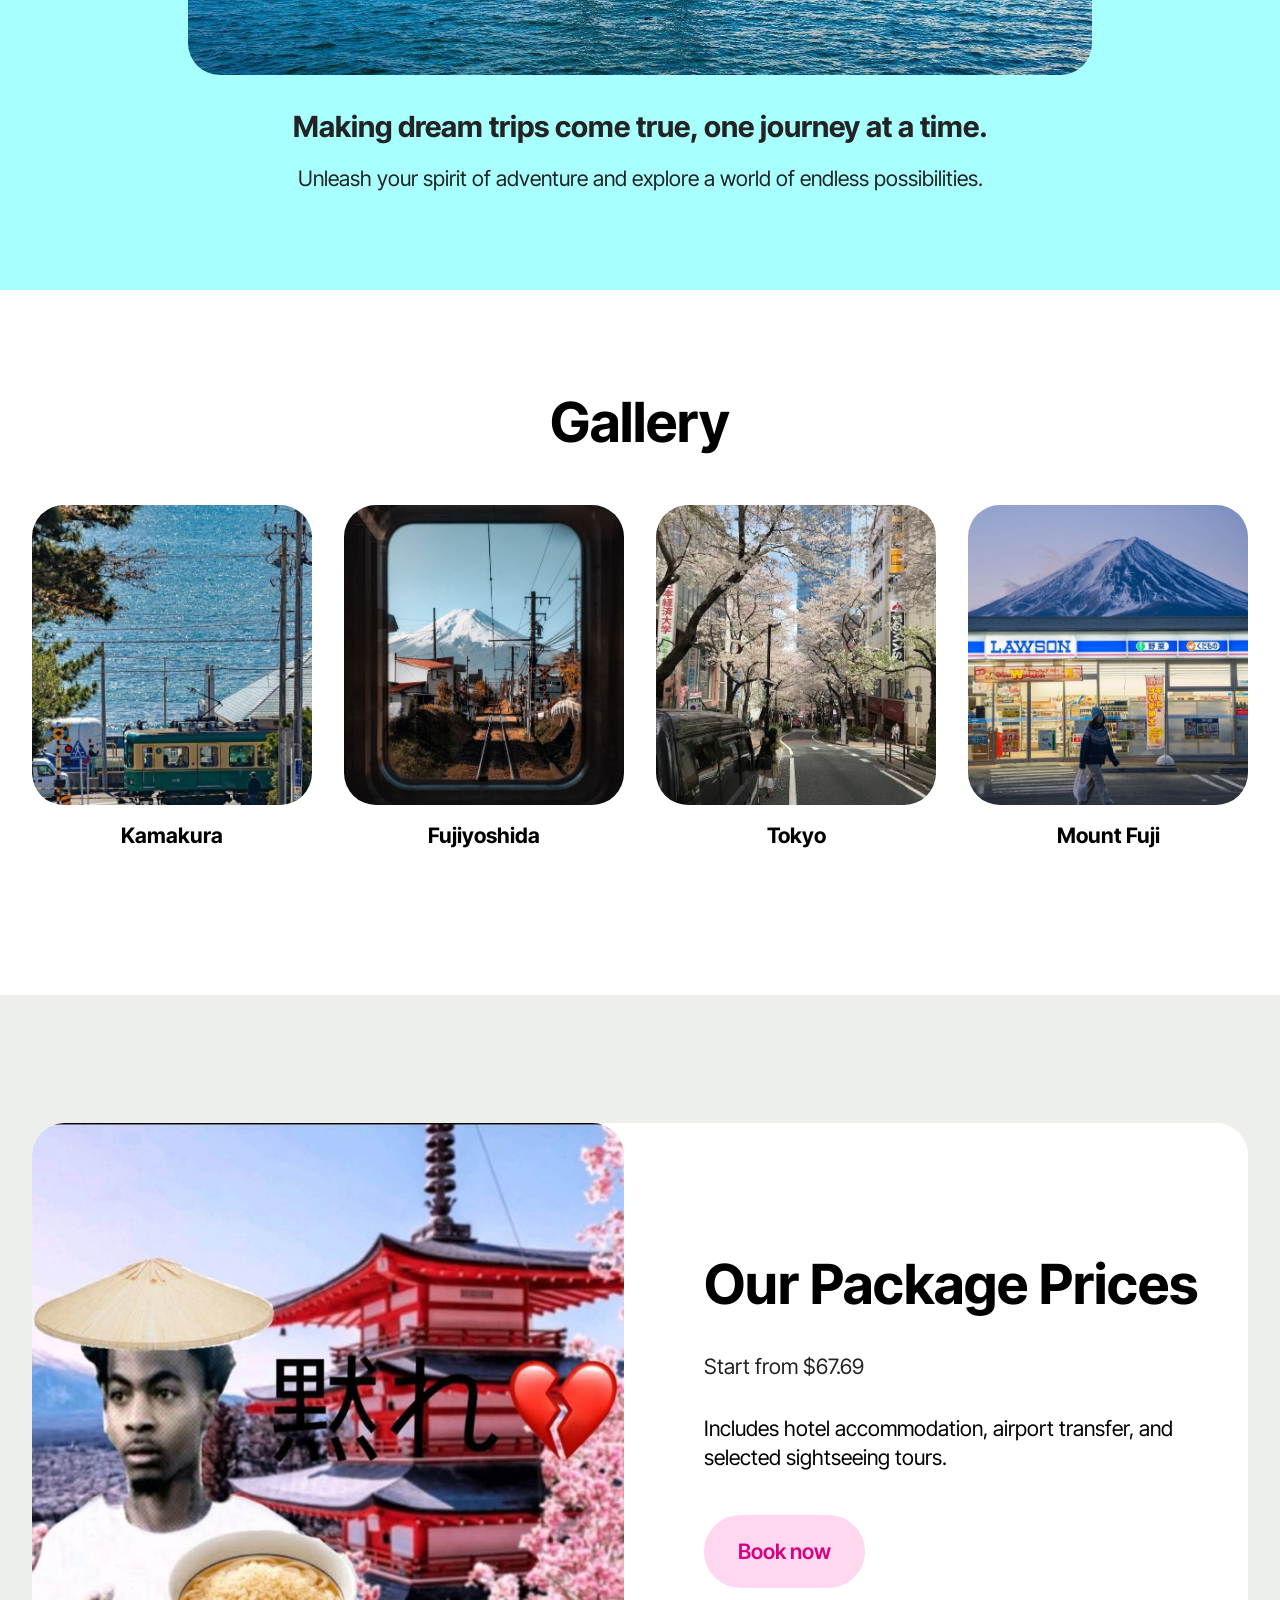
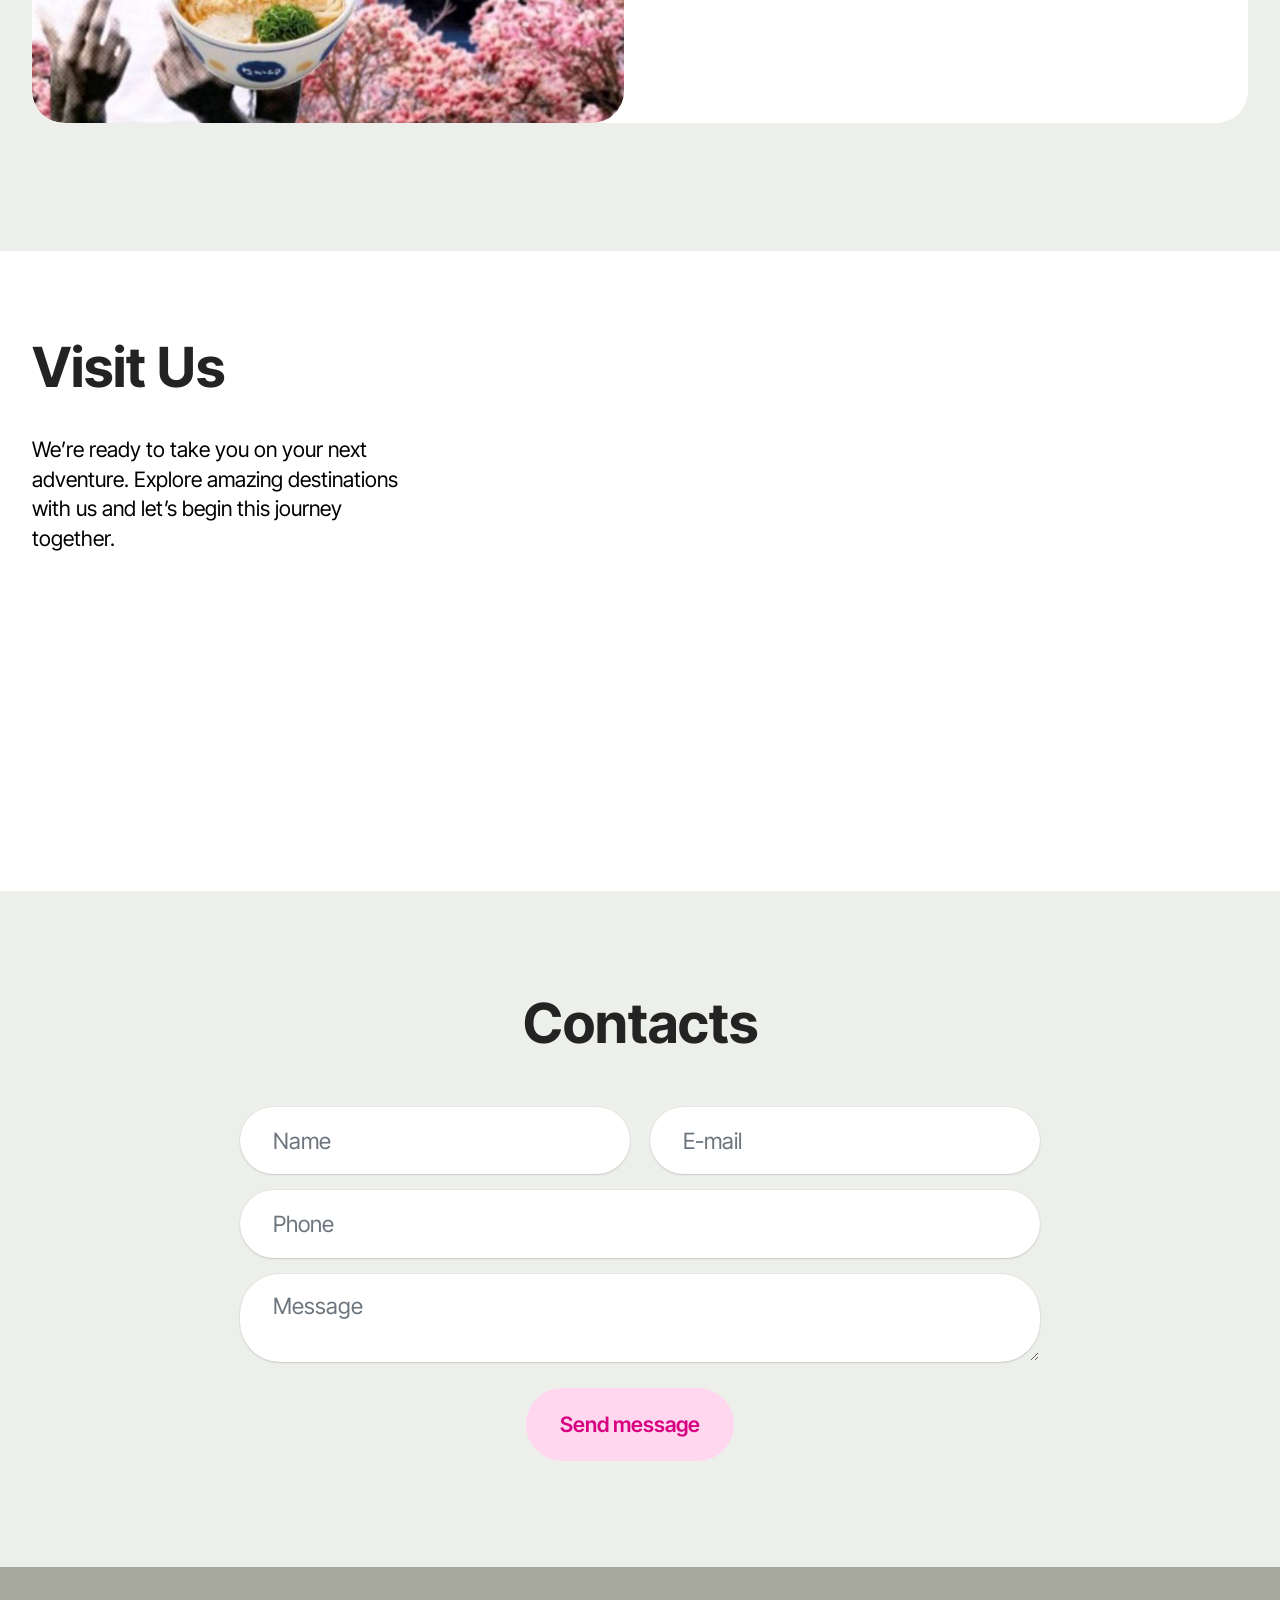
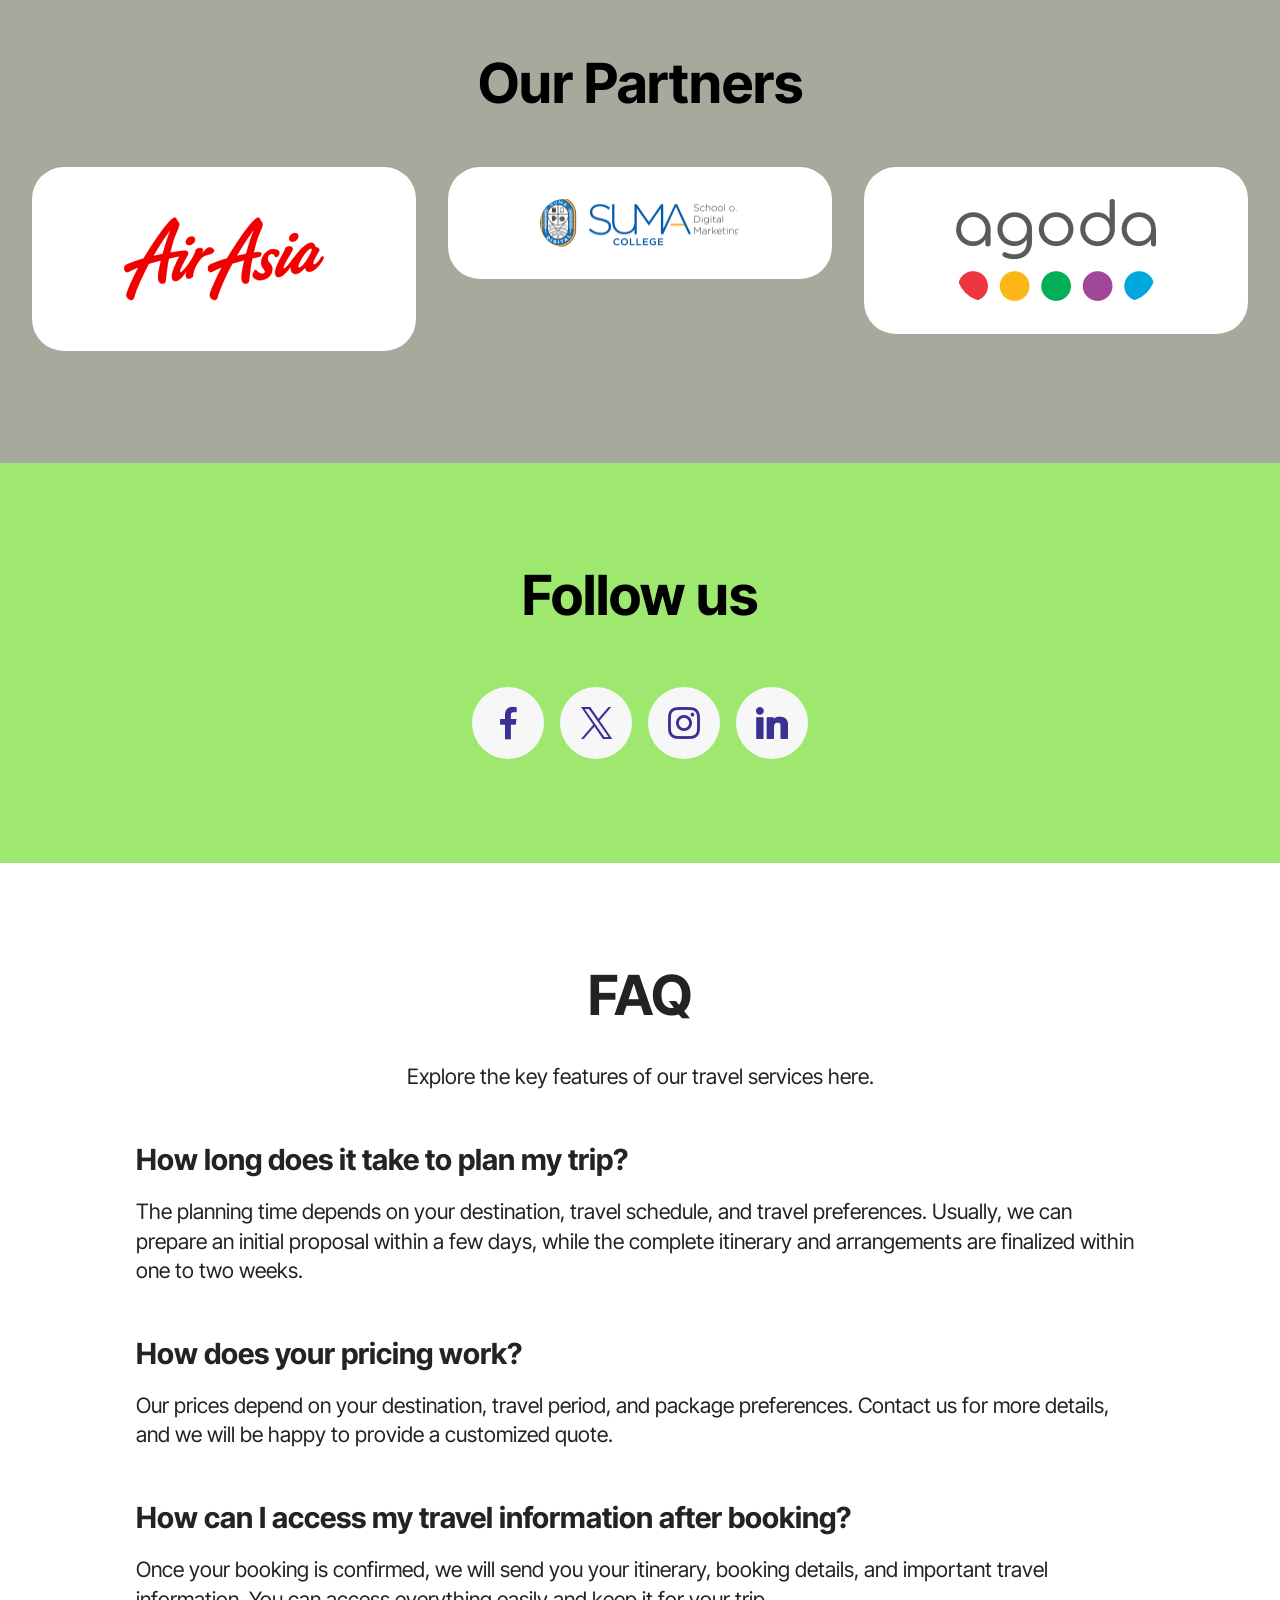
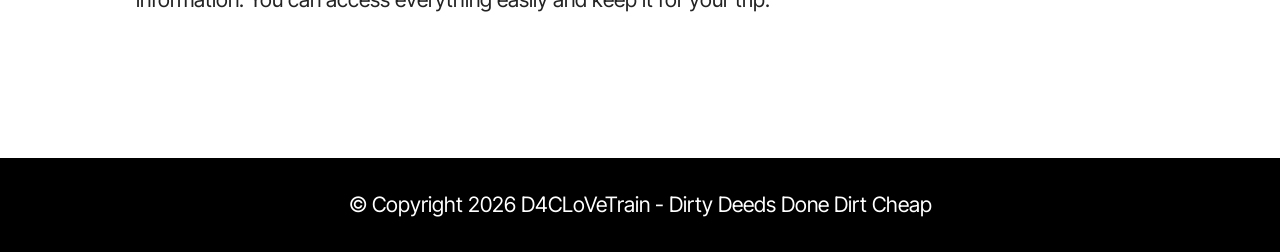
==== commit 18a5e57c: "Update index.html" ====
--- a/index.html
+++ b/index.html
@@ -510,8 +510,8 @@
             </div>
         </div>
     </div>
-</section><section class="display-7" style="padding: 0;align-items: center;justify-content: center;flex-wrap: wrap;    align-content: center;display: flex;position: relative;height: 4rem;"><a href="https://mobiri.se/4657818" style="flex: 1 1;height: 4rem;position: absolute;width: 100%;z-index: 1;"><img alt="" style="height: 4rem;" src="[data-uri]"></a><p style="margin: 0;text-align: center;" class="display-7">&#8204;</p><a style="z-index:1" href="https://mobirise.com/builder/ai-website-builder.html">AI Website Software</a></section><script src="assets/bootstrap/js/bootstrap.bundle.min.js"></script>  <script src="assets/parallax/jarallax.js"></script>  <script src="assets/smoothscroll/smooth-scroll.js"></script>  <script src="assets/ytplayer/index.js"></script>  <script src="assets/dropdown/js/navbar-dropdown.js"></script>  <script src="assets/theme/js/script.js"></script>  <script src="assets/formoid/formoid.min.js"></script>  
+</section>
   
   
 </body>
-</html>+</html>
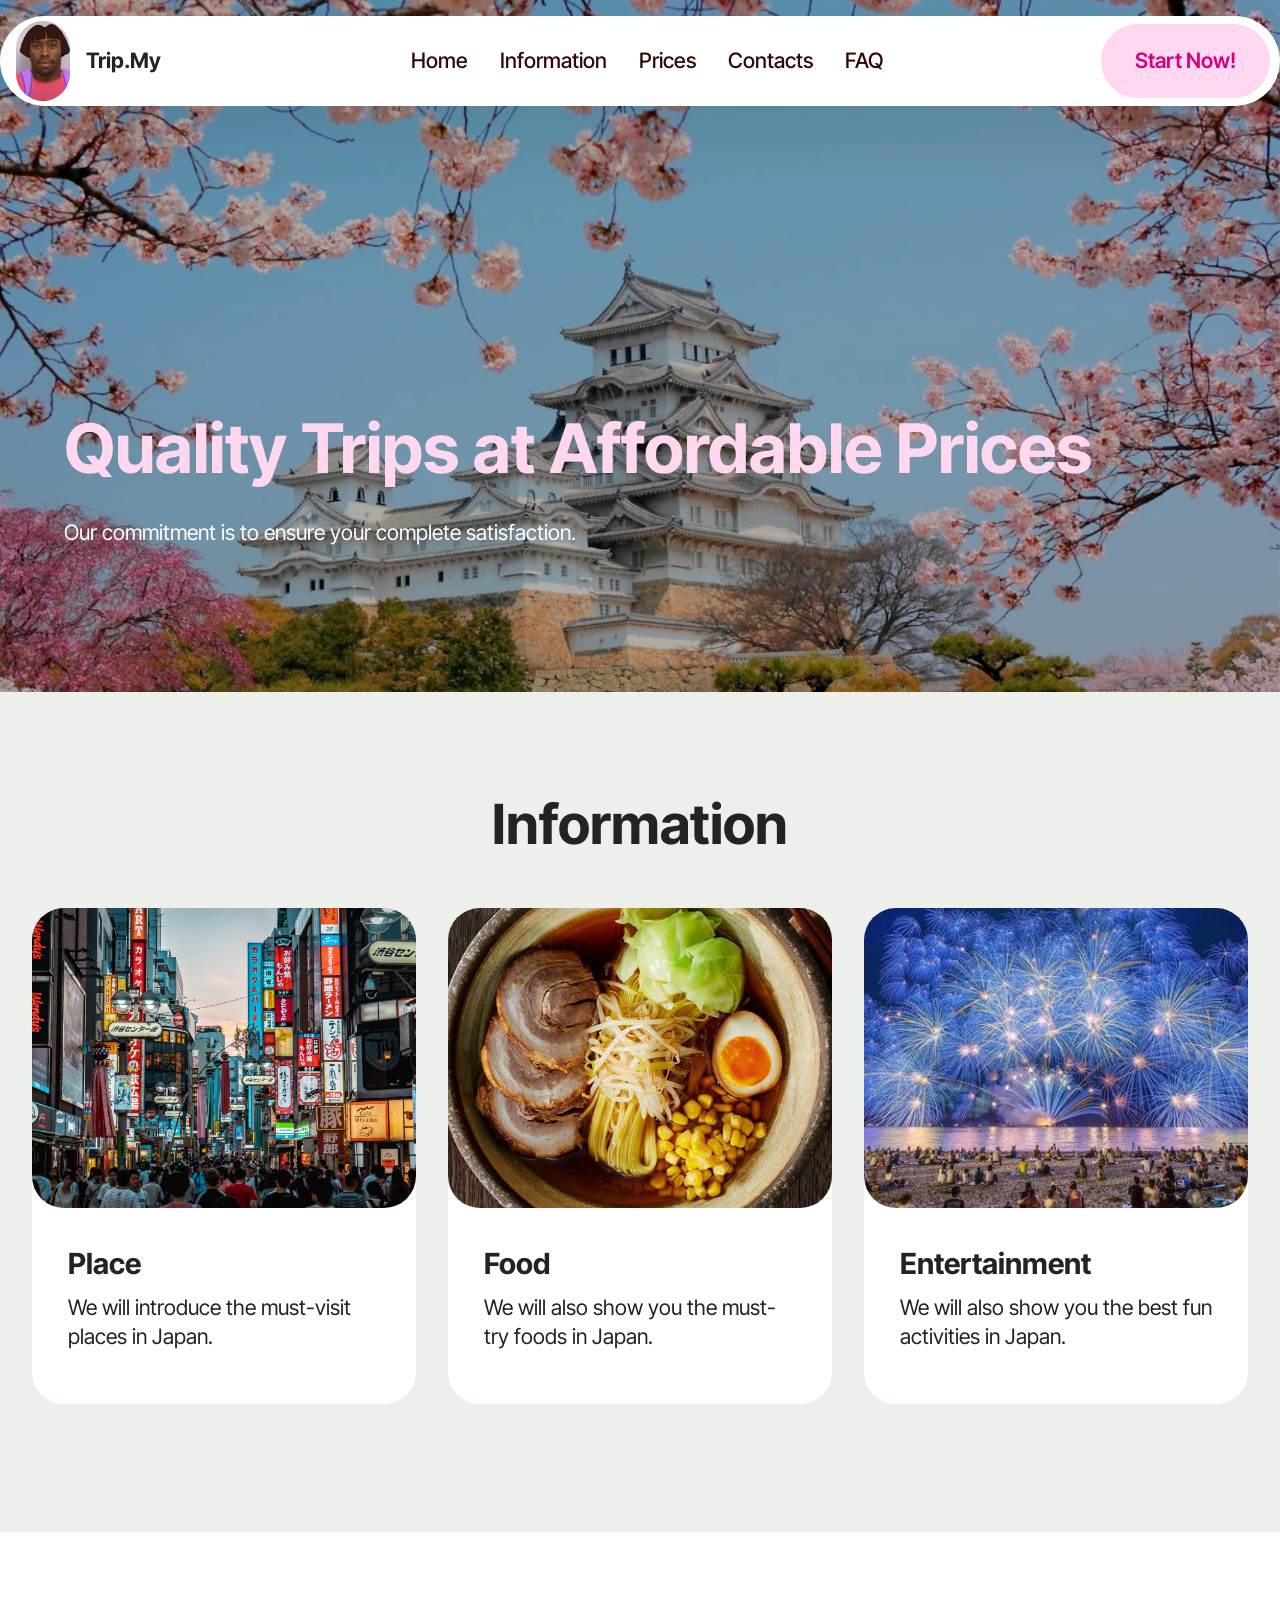
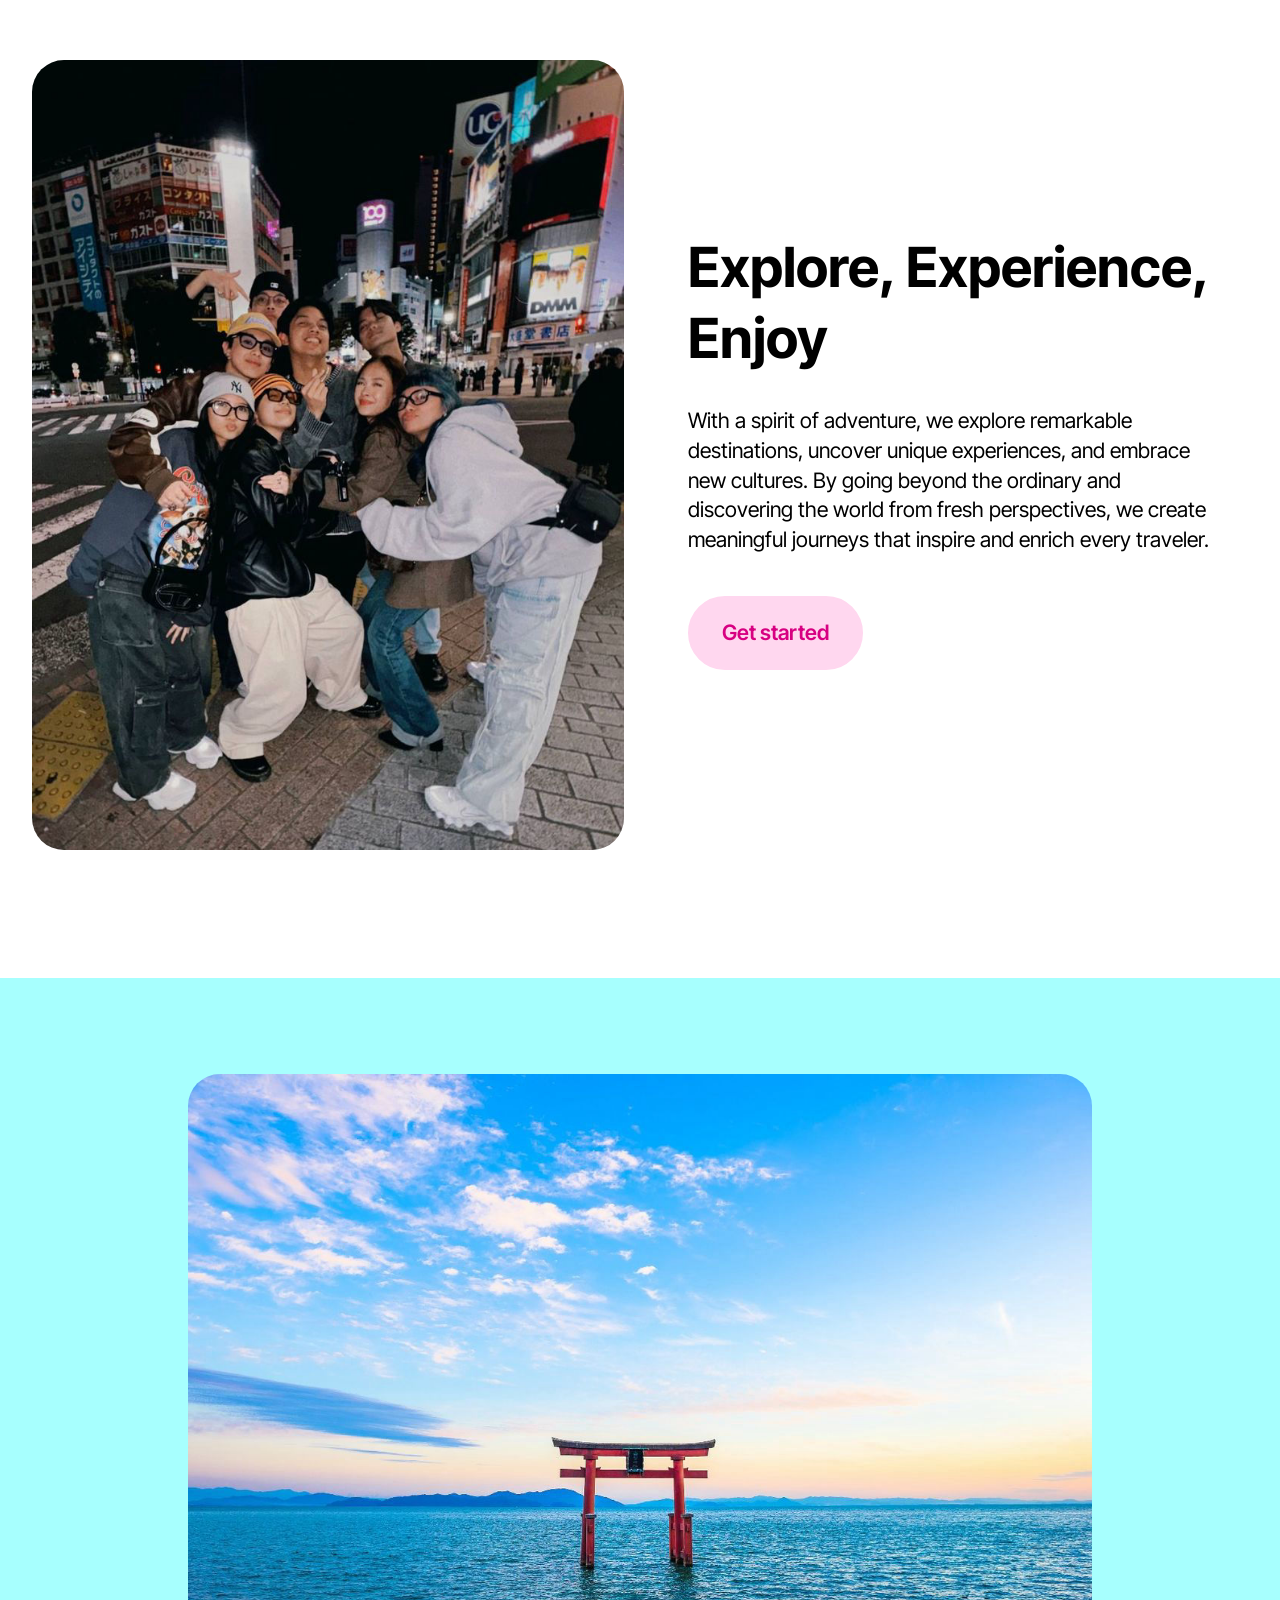
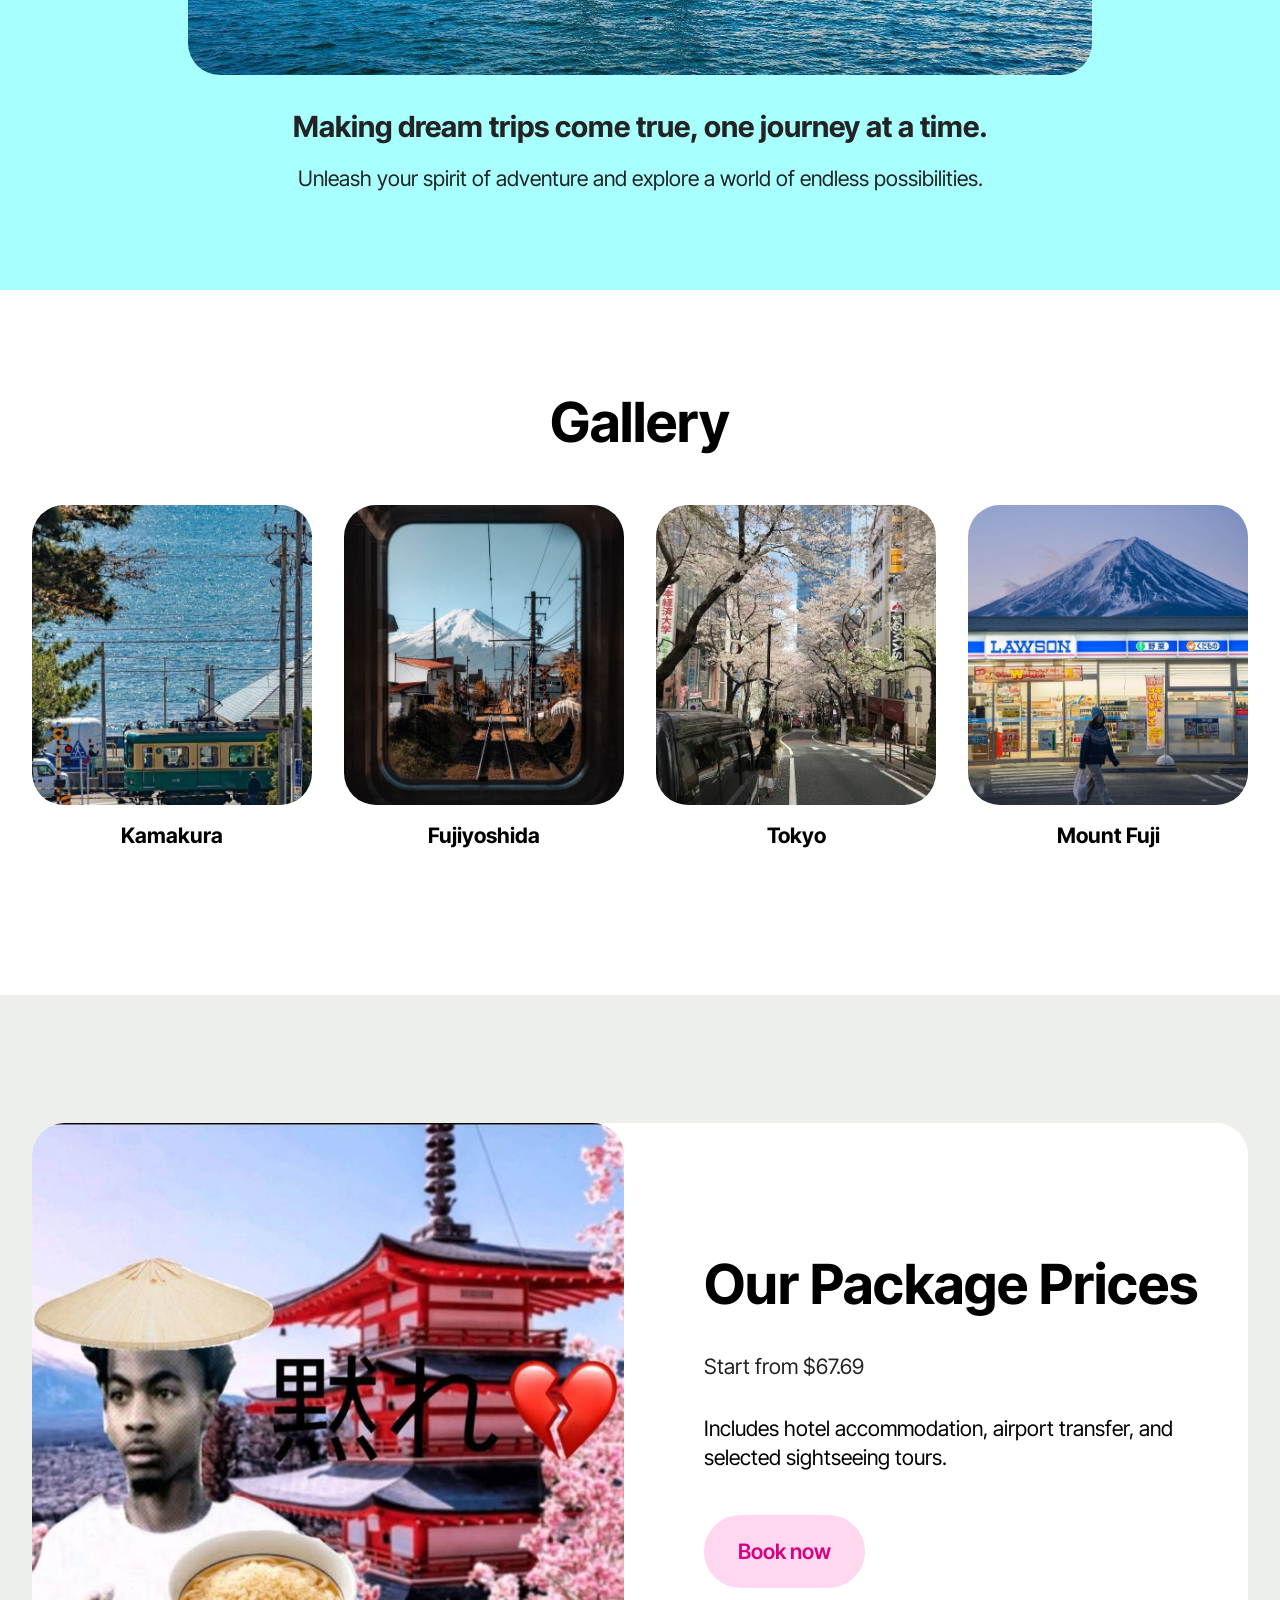
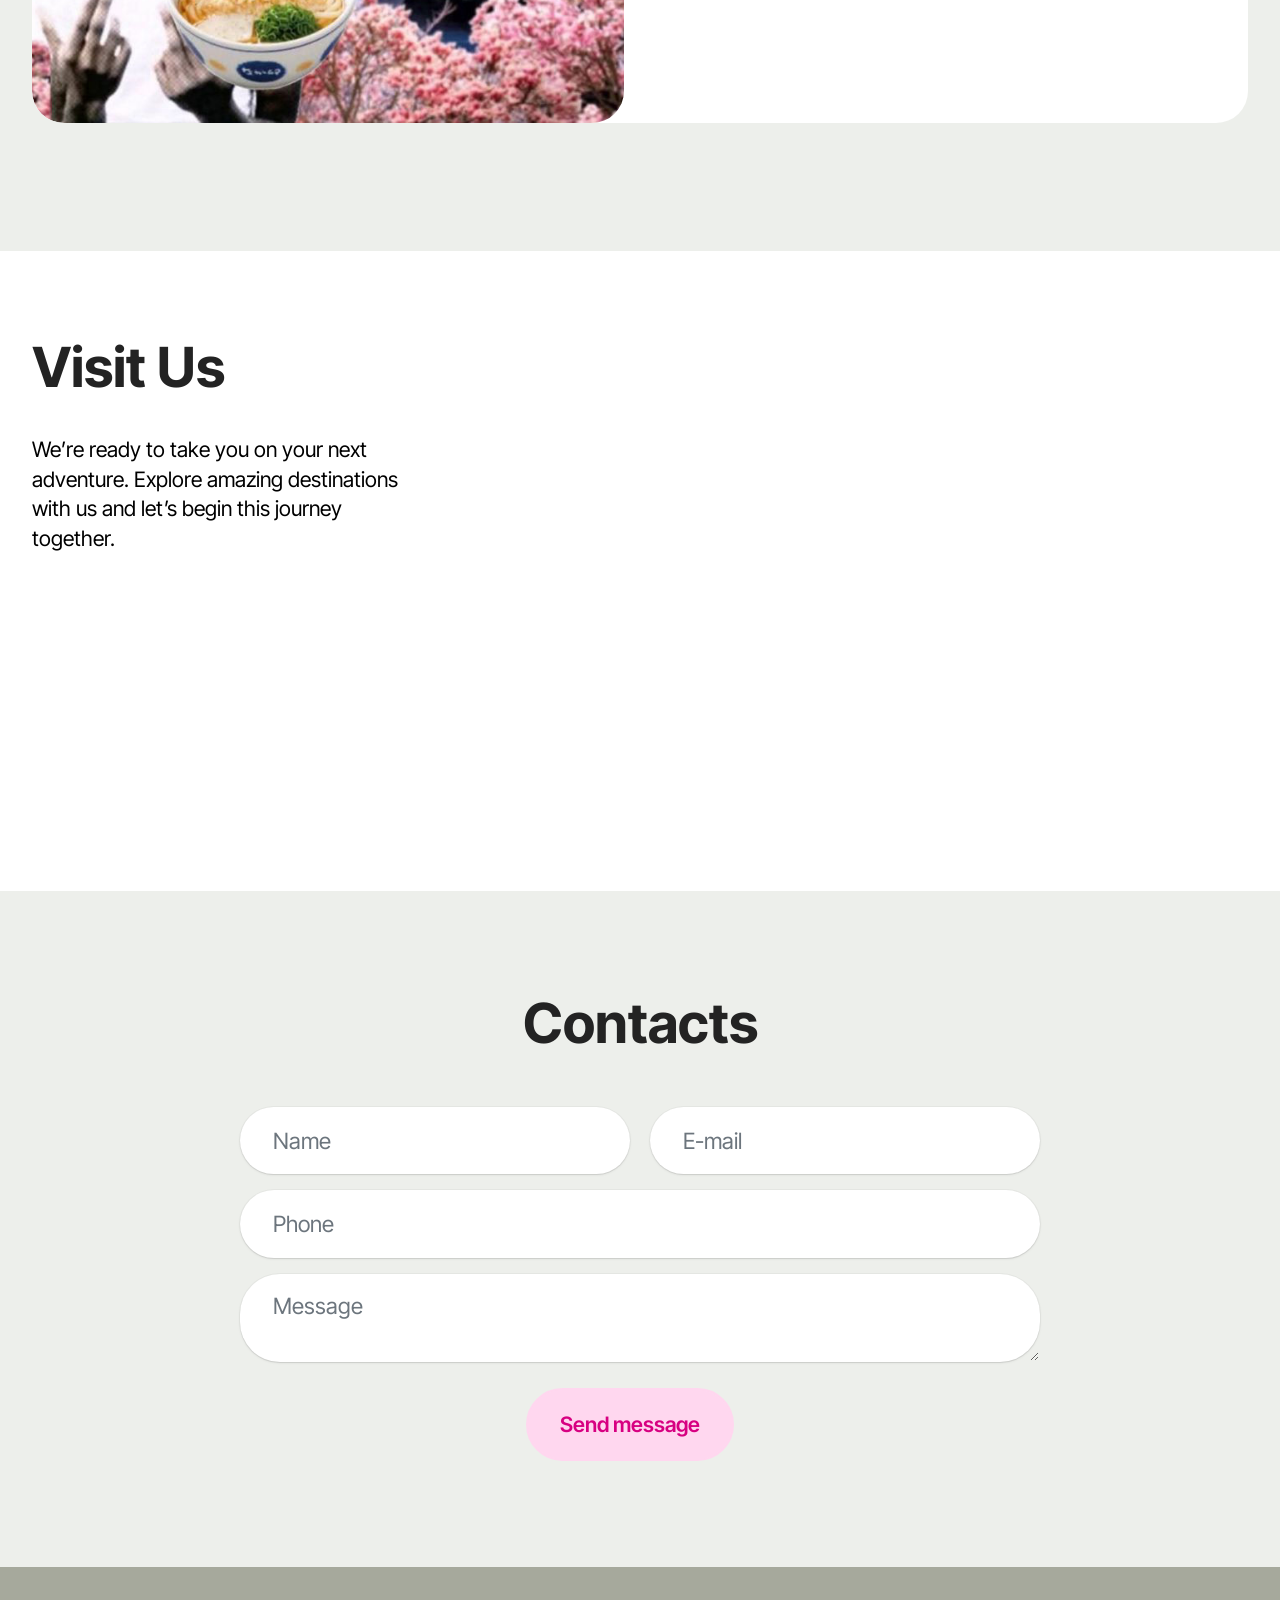
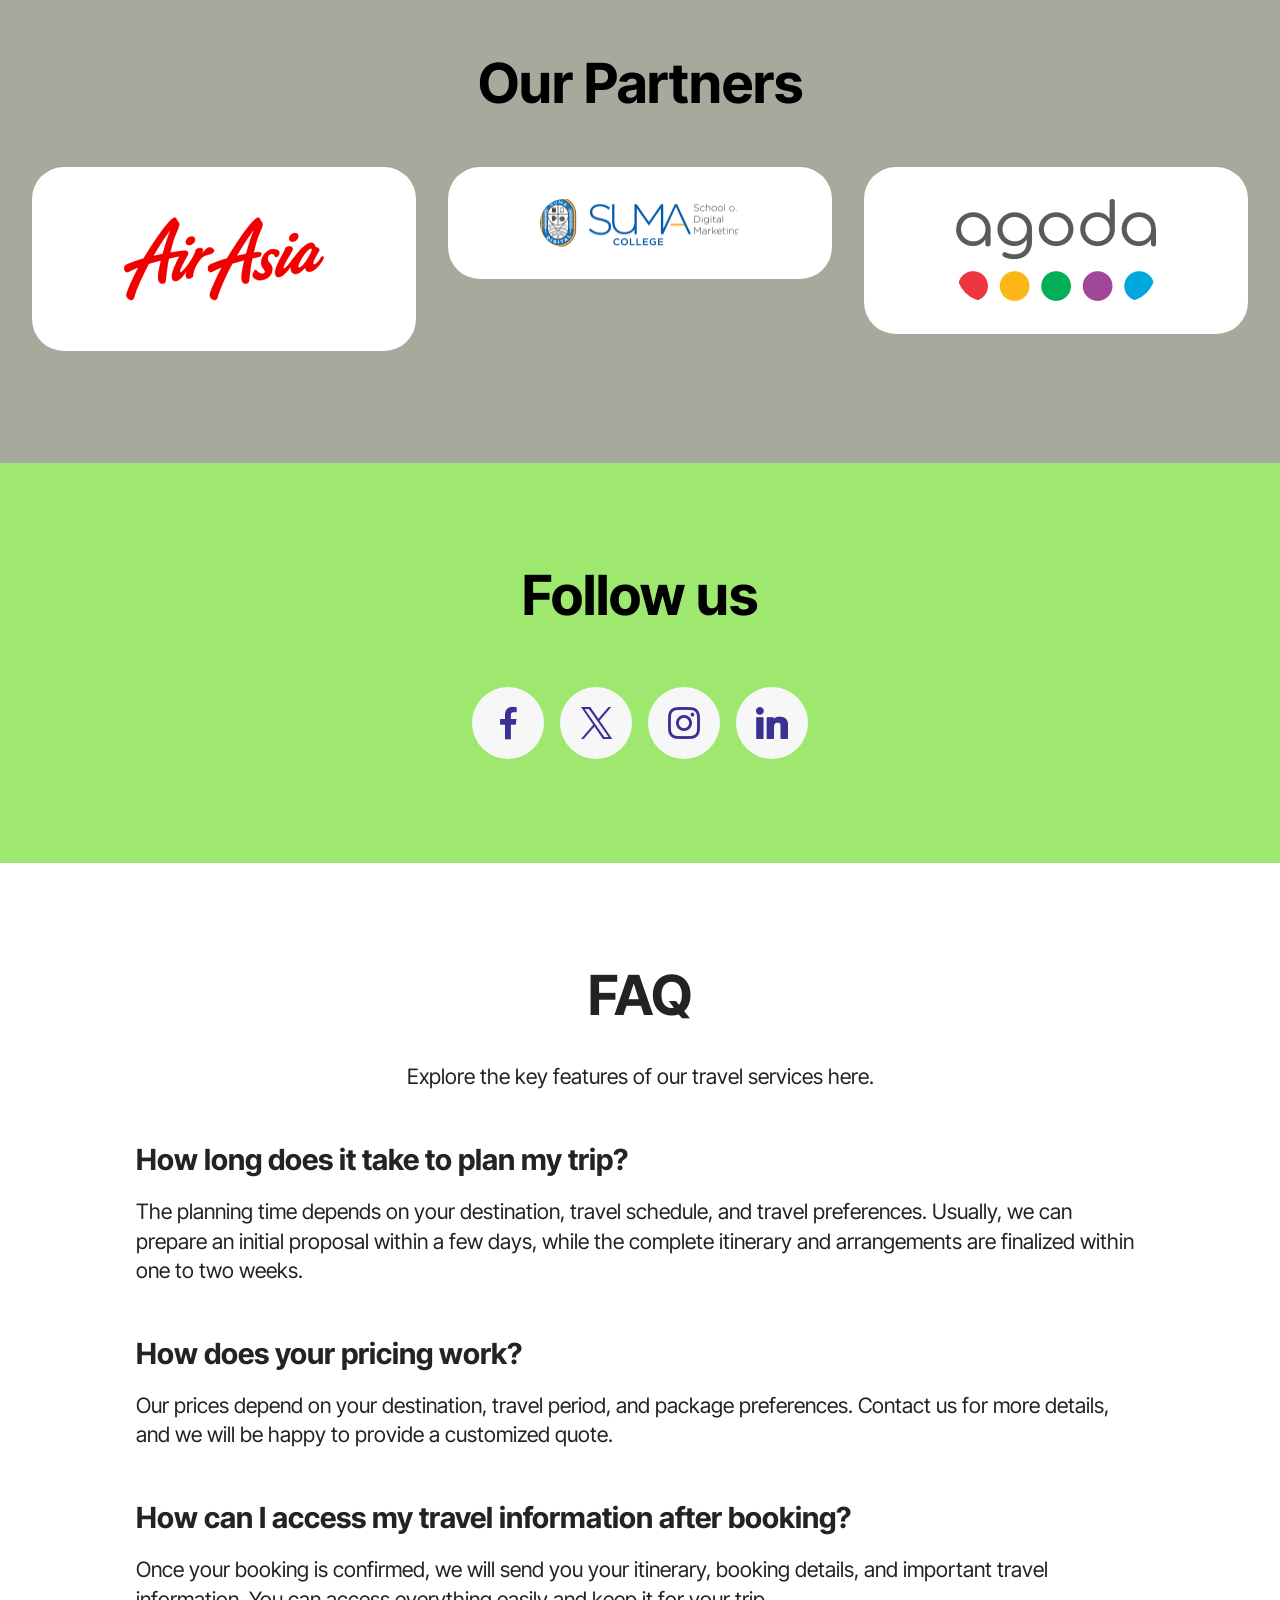
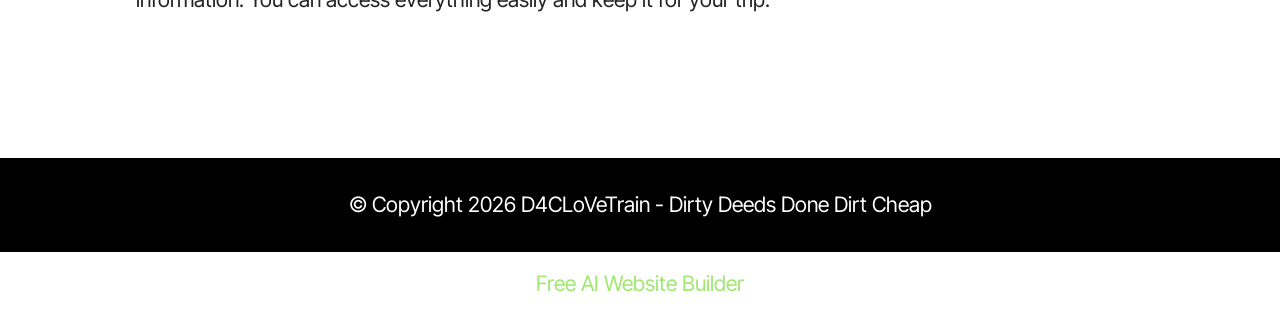
==== commit 5e320770: "create github pages" ====
--- a/index.html
+++ b/index.html
@@ -19,7 +19,7 @@
   <link rel="stylesheet" href="assets/theme/css/style.css">
   <link rel="preload" href="https://fonts.googleapis.com/css?family=Inter+Tight:100,200,300,400,500,600,700,800,900,100i,200i,300i,400i,500i,600i,700i,800i,900i&display=swap" as="style" onload="this.onload=null;this.rel='stylesheet'">
   <noscript><link rel="stylesheet" href="https://fonts.googleapis.com/css?family=Inter+Tight:100,200,300,400,500,600,700,800,900,100i,200i,300i,400i,500i,600i,700i,800i,900i&display=swap"></noscript>
-  <link rel="preload" as="style" href="assets/mobirise/css/mbr-additional.css?v=Q5xdi5"><link rel="stylesheet" href="assets/mobirise/css/mbr-additional.css?v=Q5xdi5" type="text/css">
+  <link rel="preload" as="style" href="assets/mobirise/css/mbr-additional.css?v=71TF3T"><link rel="stylesheet" href="assets/mobirise/css/mbr-additional.css?v=71TF3T" type="text/css">
 
   
   
@@ -319,7 +319,7 @@
         </div>
         <div class="row justify-content-center">
             <div class="col-lg-8 mx-auto mbr-form" data-form-type="formoid">
-                <form action="https://mobirise.eu/" method="POST" class="mbr-form form-with-styler" data-form-title="Form Name"><input type="hidden" name="email" data-form-email="true" value="sjGWFO/w100EYB5S9RsrHZioDptj7y3xjag4lwdv1uPaUhmjLKzi/BmQCNFrEtQ/oM+kKJ410yFoAiLOyLBb7xZjn+LLJSt61rTTVsYPJlVzwYf/br2MZADImTySdo9c">
+                <form action="https://mobirise.eu/" method="POST" class="mbr-form form-with-styler" data-form-title="Form Name"><input type="hidden" name="email" data-form-email="true" value="gv+lksHkuy4WRv+ldiDRu8Sx+VYJA0Ozq+G/8/tSdIPX//grKi2svdFfuNBcRAkah17qhSSZtfOMa1pa5XgKGKvl1oAD/rk4u2sjg8g1e6msibuVZ4tNU2Pt1ZbyIVwC">
                     <div class="row">
                         <div hidden="hidden" data-form-alert="" class="alert alert-success col-12">Thanks for filling out the form!</div>
                         <div hidden="hidden" data-form-alert-danger="" class="alert alert-danger col-12">
@@ -510,8 +510,8 @@
             </div>
         </div>
     </div>
-</section>
+</section><section class="display-7" style="padding: 0;align-items: center;justify-content: center;flex-wrap: wrap;    align-content: center;display: flex;position: relative;height: 4rem;"><a href="https://mobiri.se/4657818" style="flex: 1 1;height: 4rem;position: absolute;width: 100%;z-index: 1;"><img alt="" style="height: 4rem;" src="[data-uri]"></a><p style="margin: 0;text-align: center;" class="display-7">&#8204;</p><a style="z-index:1" href="https://mobirise.com/builder/ai-website-builder.html">Free AI Website Builder</a></section><script src="assets/bootstrap/js/bootstrap.bundle.min.js"></script>  <script src="assets/parallax/jarallax.js"></script>  <script src="assets/smoothscroll/smooth-scroll.js"></script>  <script src="assets/ytplayer/index.js"></script>  <script src="assets/dropdown/js/navbar-dropdown.js"></script>  <script src="assets/theme/js/script.js"></script>  <script src="assets/formoid/formoid.min.js"></script>  
   
   
 </body>
-</html>
+</html>
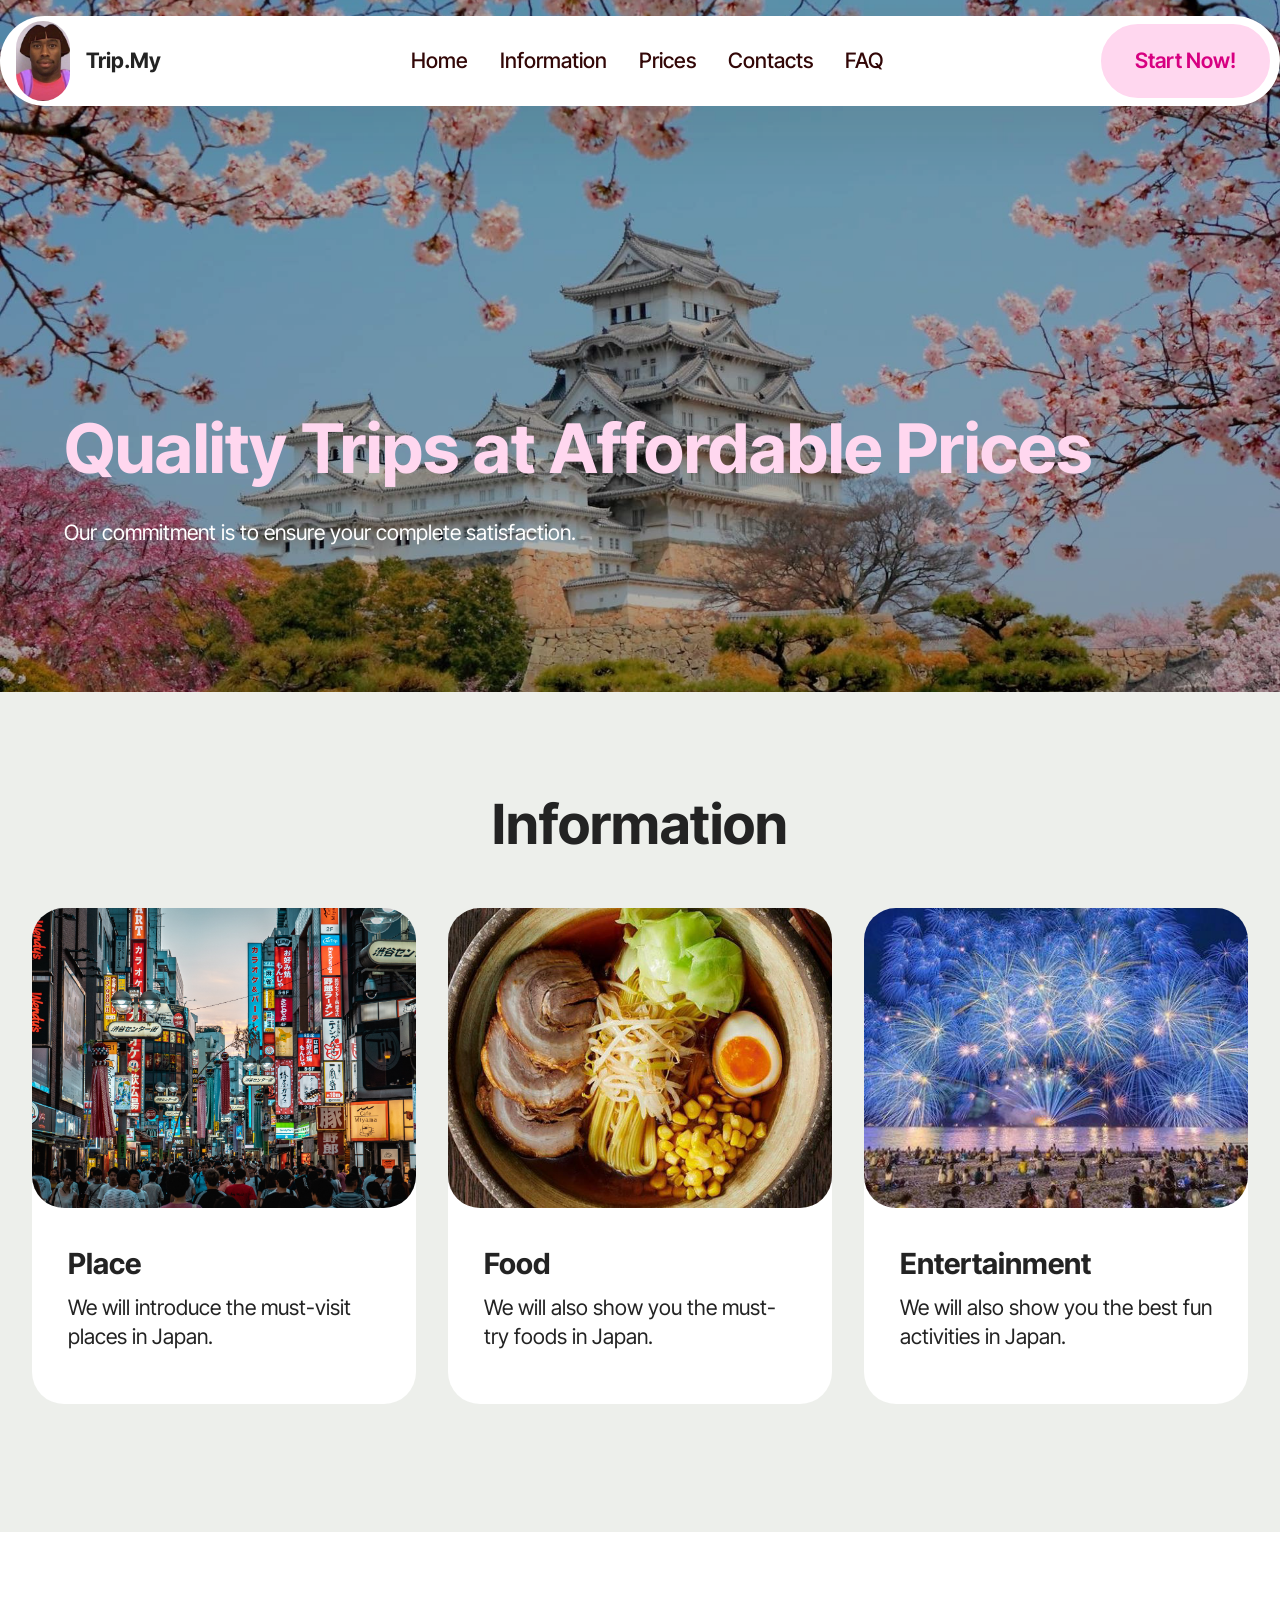
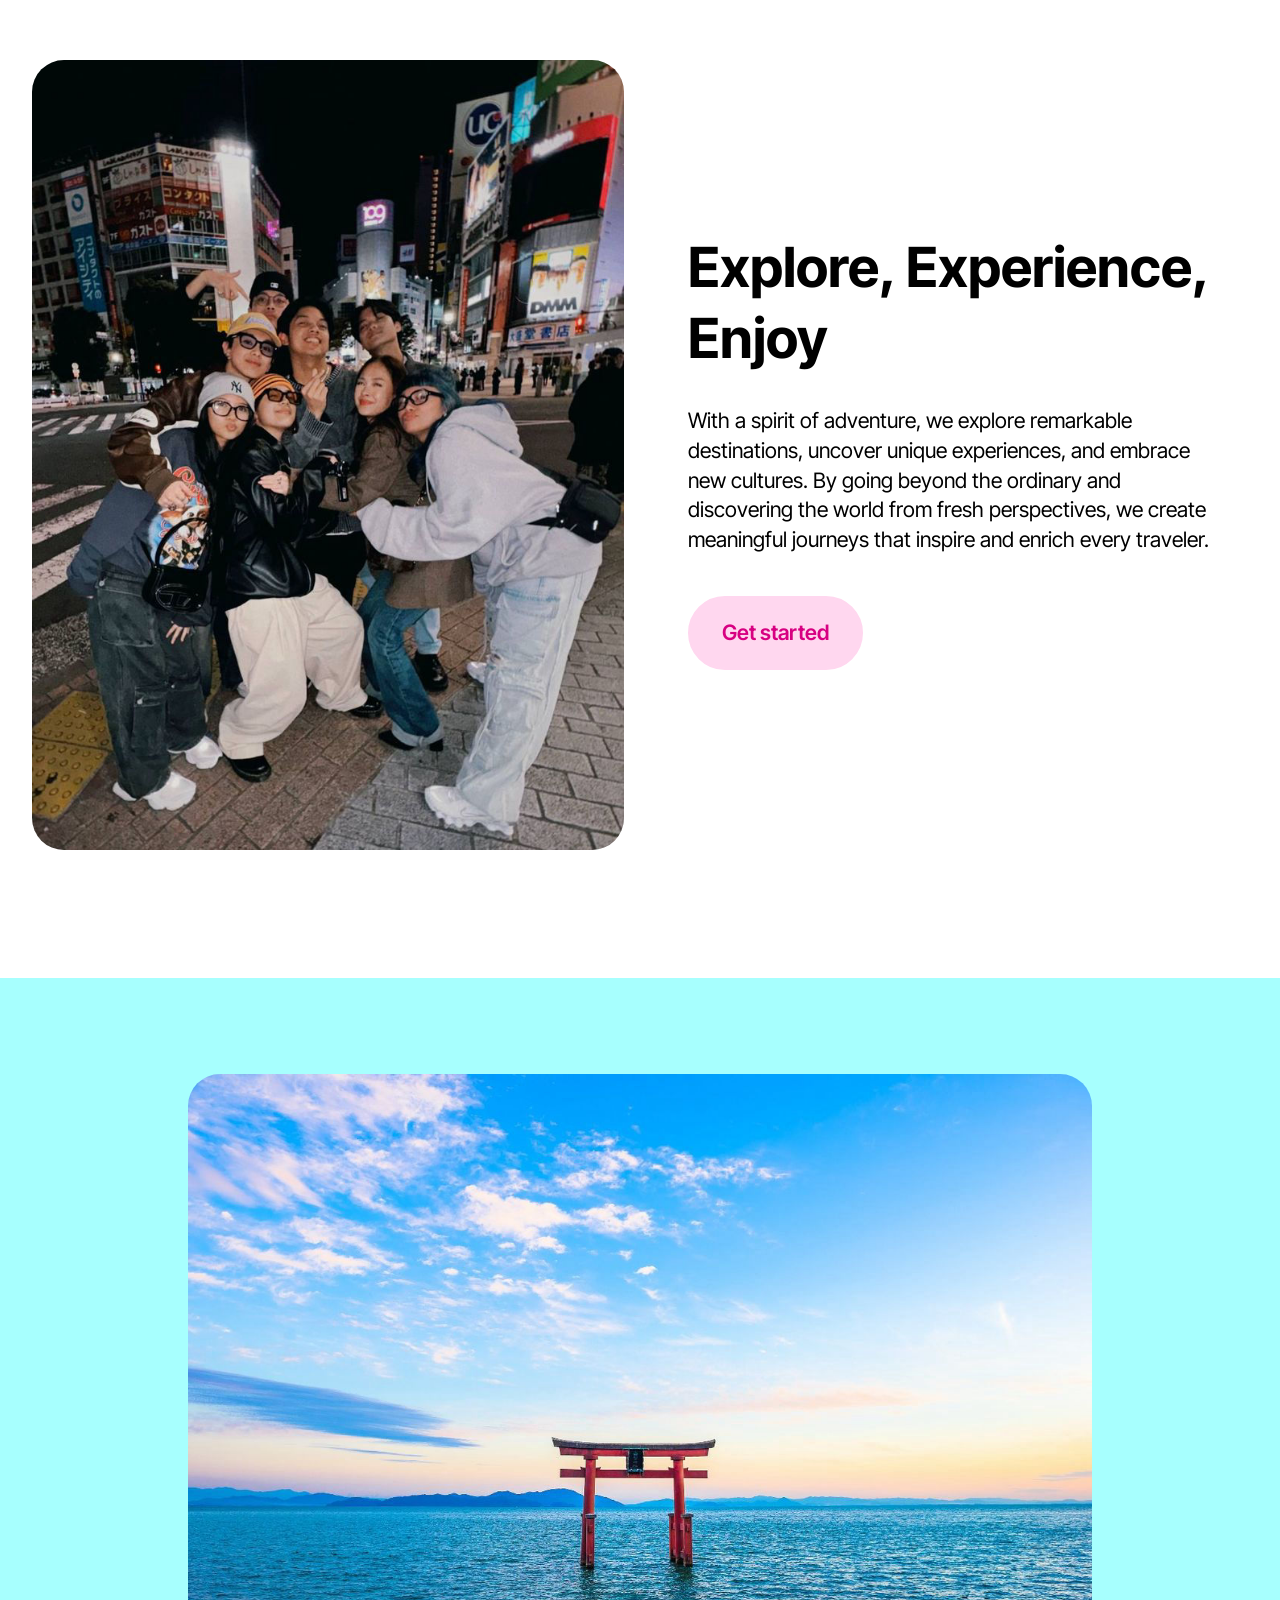
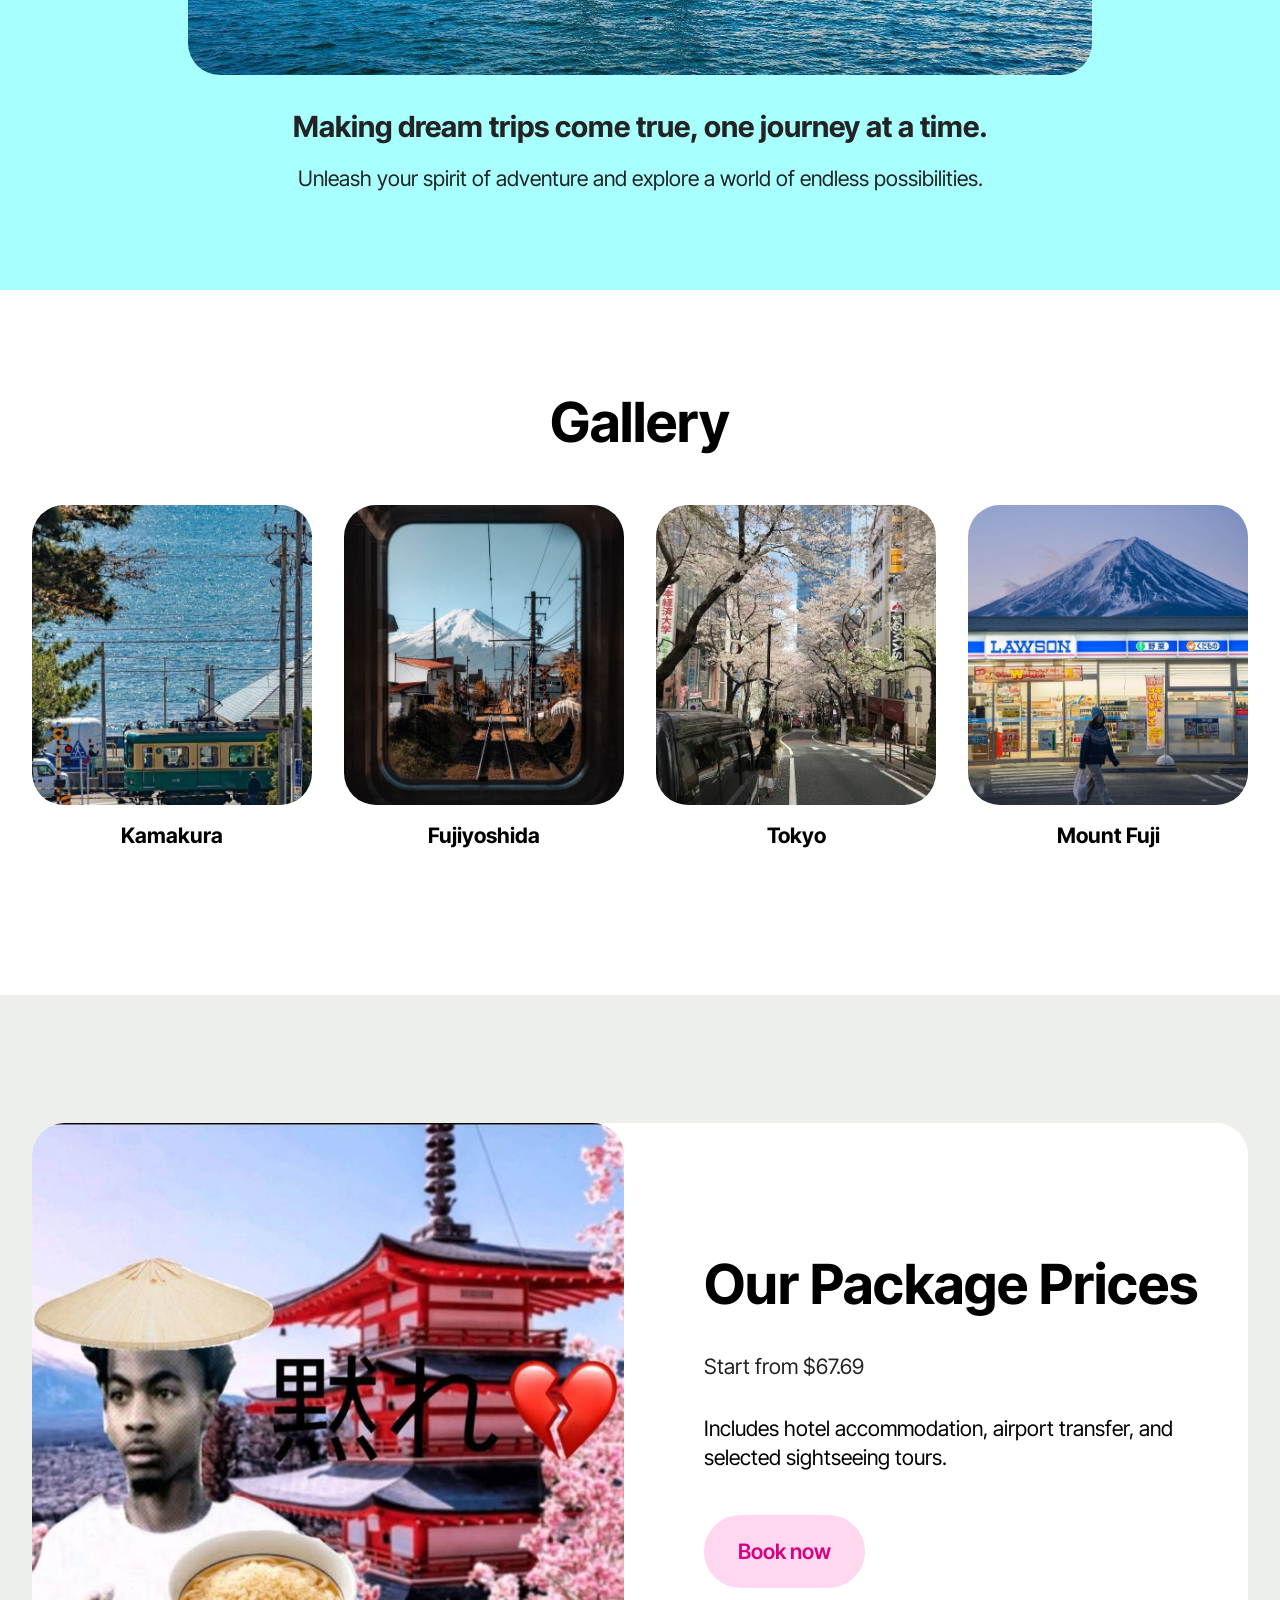
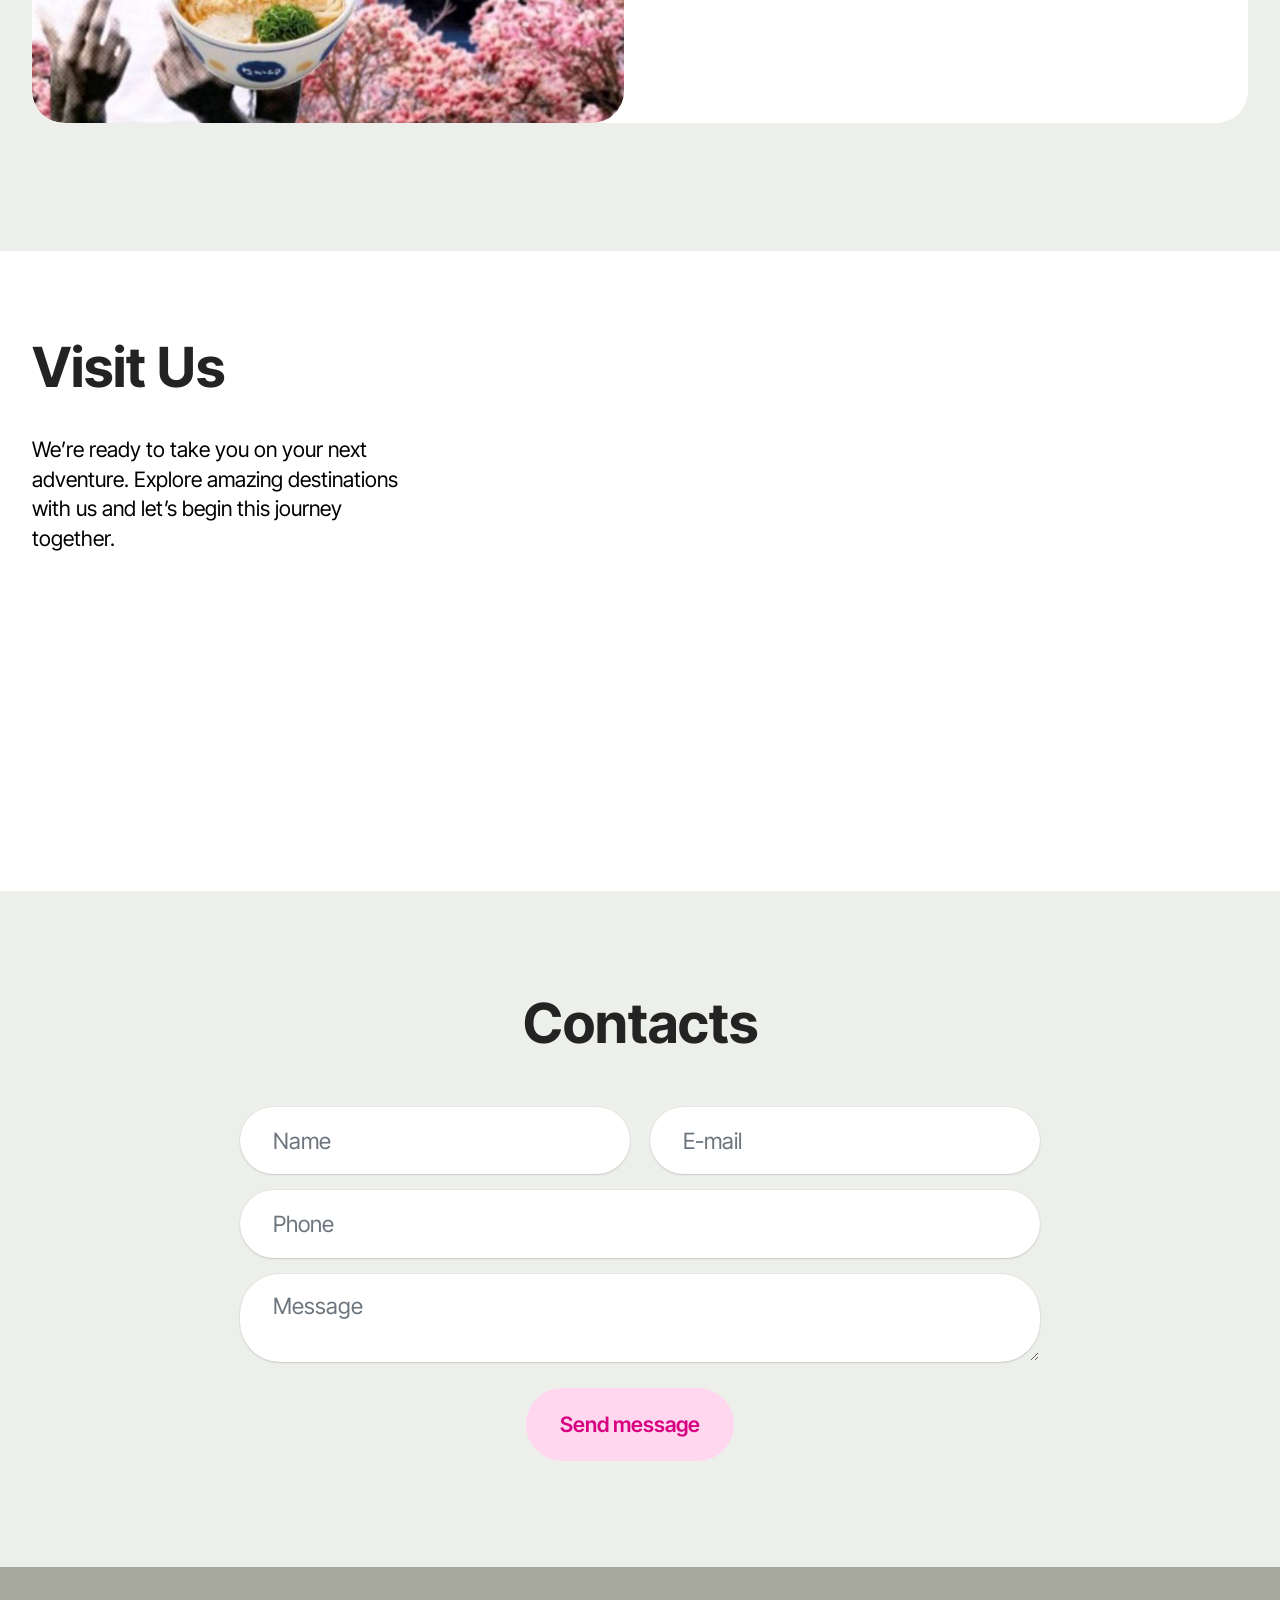
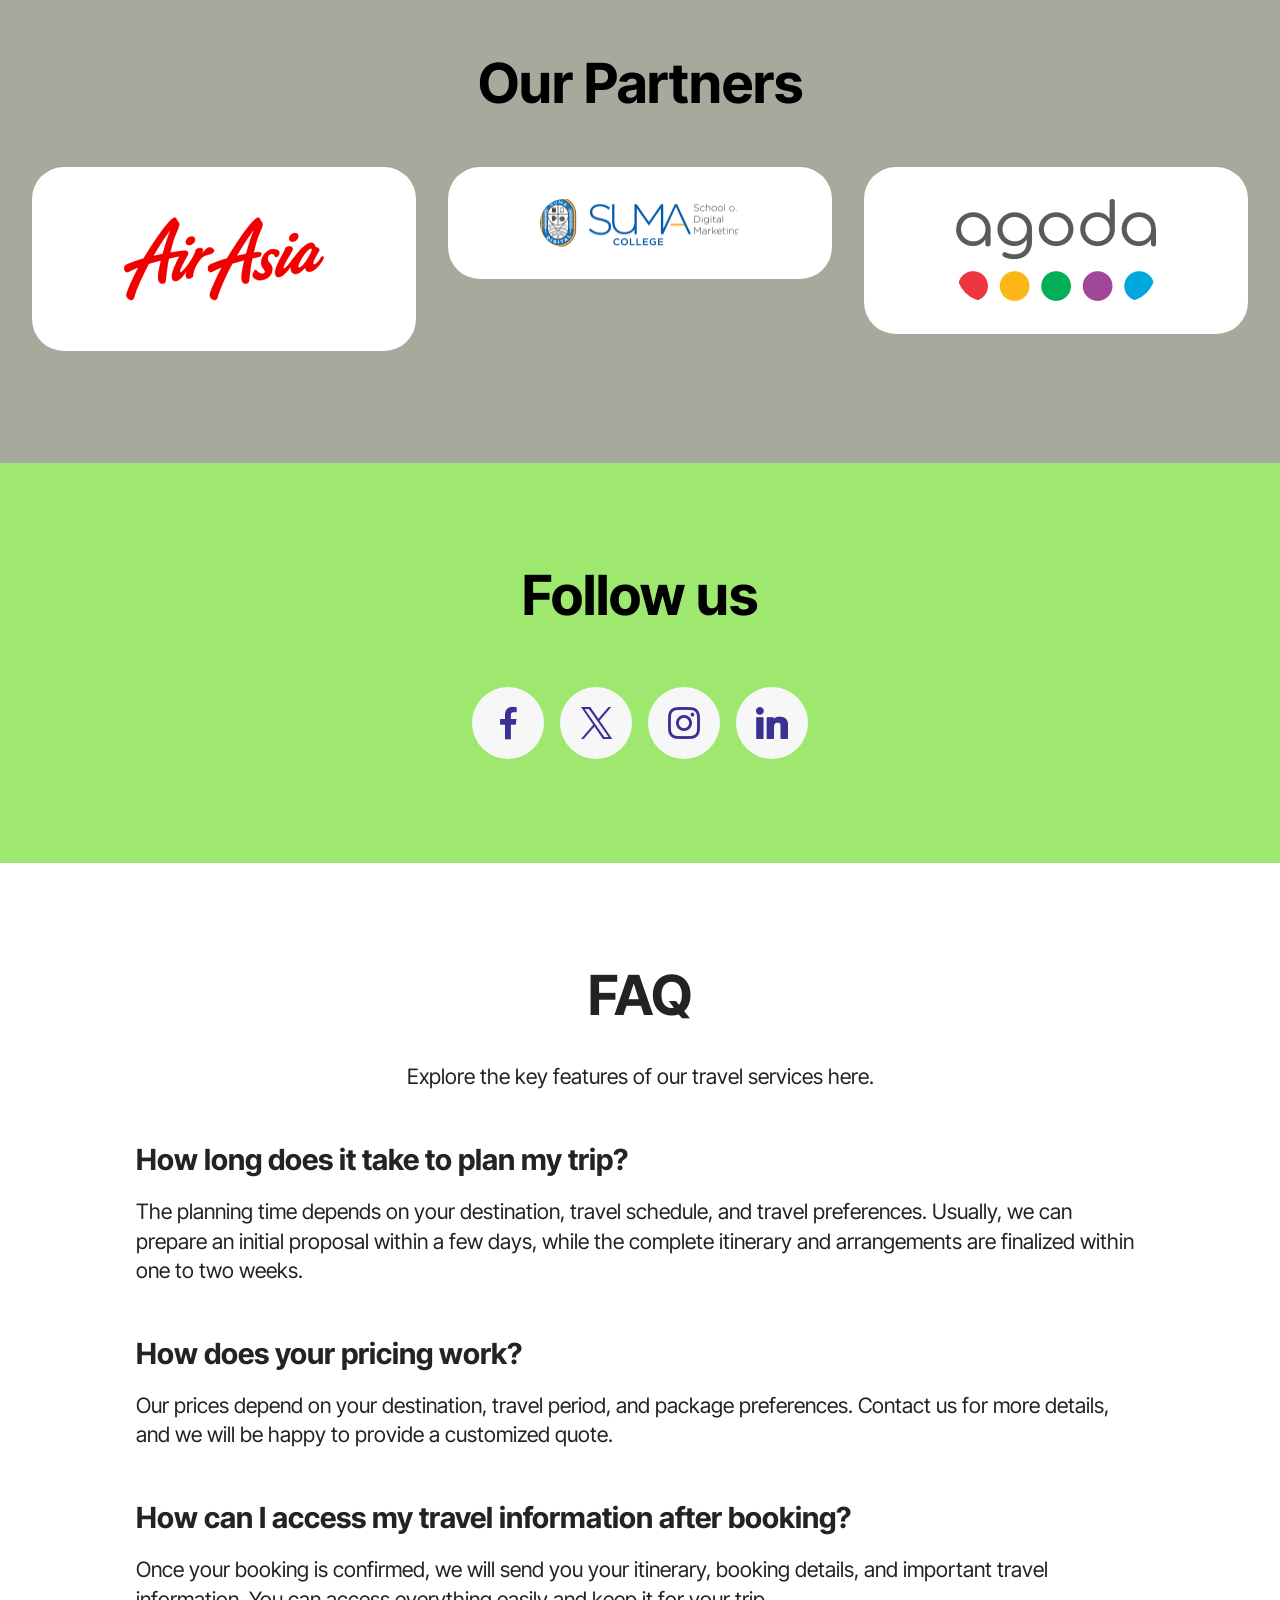
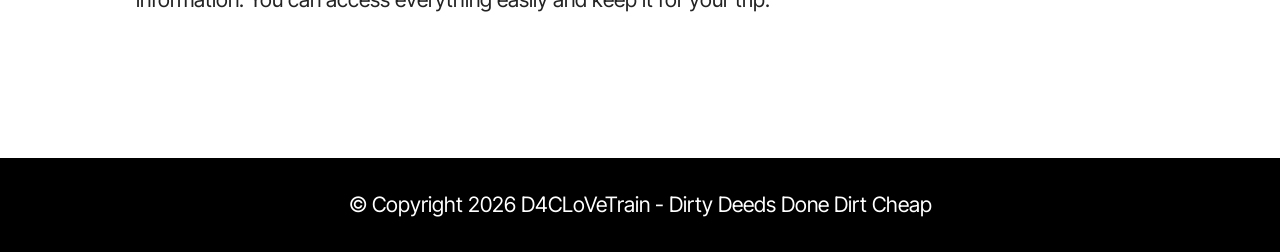
==== commit 4a3ea7c1: "Update index.html" ====
--- a/index.html
+++ b/index.html
@@ -510,8 +510,8 @@
             </div>
         </div>
     </div>
-</section><section class="display-7" style="padding: 0;align-items: center;justify-content: center;flex-wrap: wrap;    align-content: center;display: flex;position: relative;height: 4rem;"><a href="https://mobiri.se/4657818" style="flex: 1 1;height: 4rem;position: absolute;width: 100%;z-index: 1;"><img alt="" style="height: 4rem;" src="[data-uri]"></a><p style="margin: 0;text-align: center;" class="display-7">&#8204;</p><a style="z-index:1" href="https://mobirise.com/builder/ai-website-builder.html">Free AI Website Builder</a></section><script src="assets/bootstrap/js/bootstrap.bundle.min.js"></script>  <script src="assets/parallax/jarallax.js"></script>  <script src="assets/smoothscroll/smooth-scroll.js"></script>  <script src="assets/ytplayer/index.js"></script>  <script src="assets/dropdown/js/navbar-dropdown.js"></script>  <script src="assets/theme/js/script.js"></script>  <script src="assets/formoid/formoid.min.js"></script>  
+</section>
   
   
 </body>
-</html>+</html>
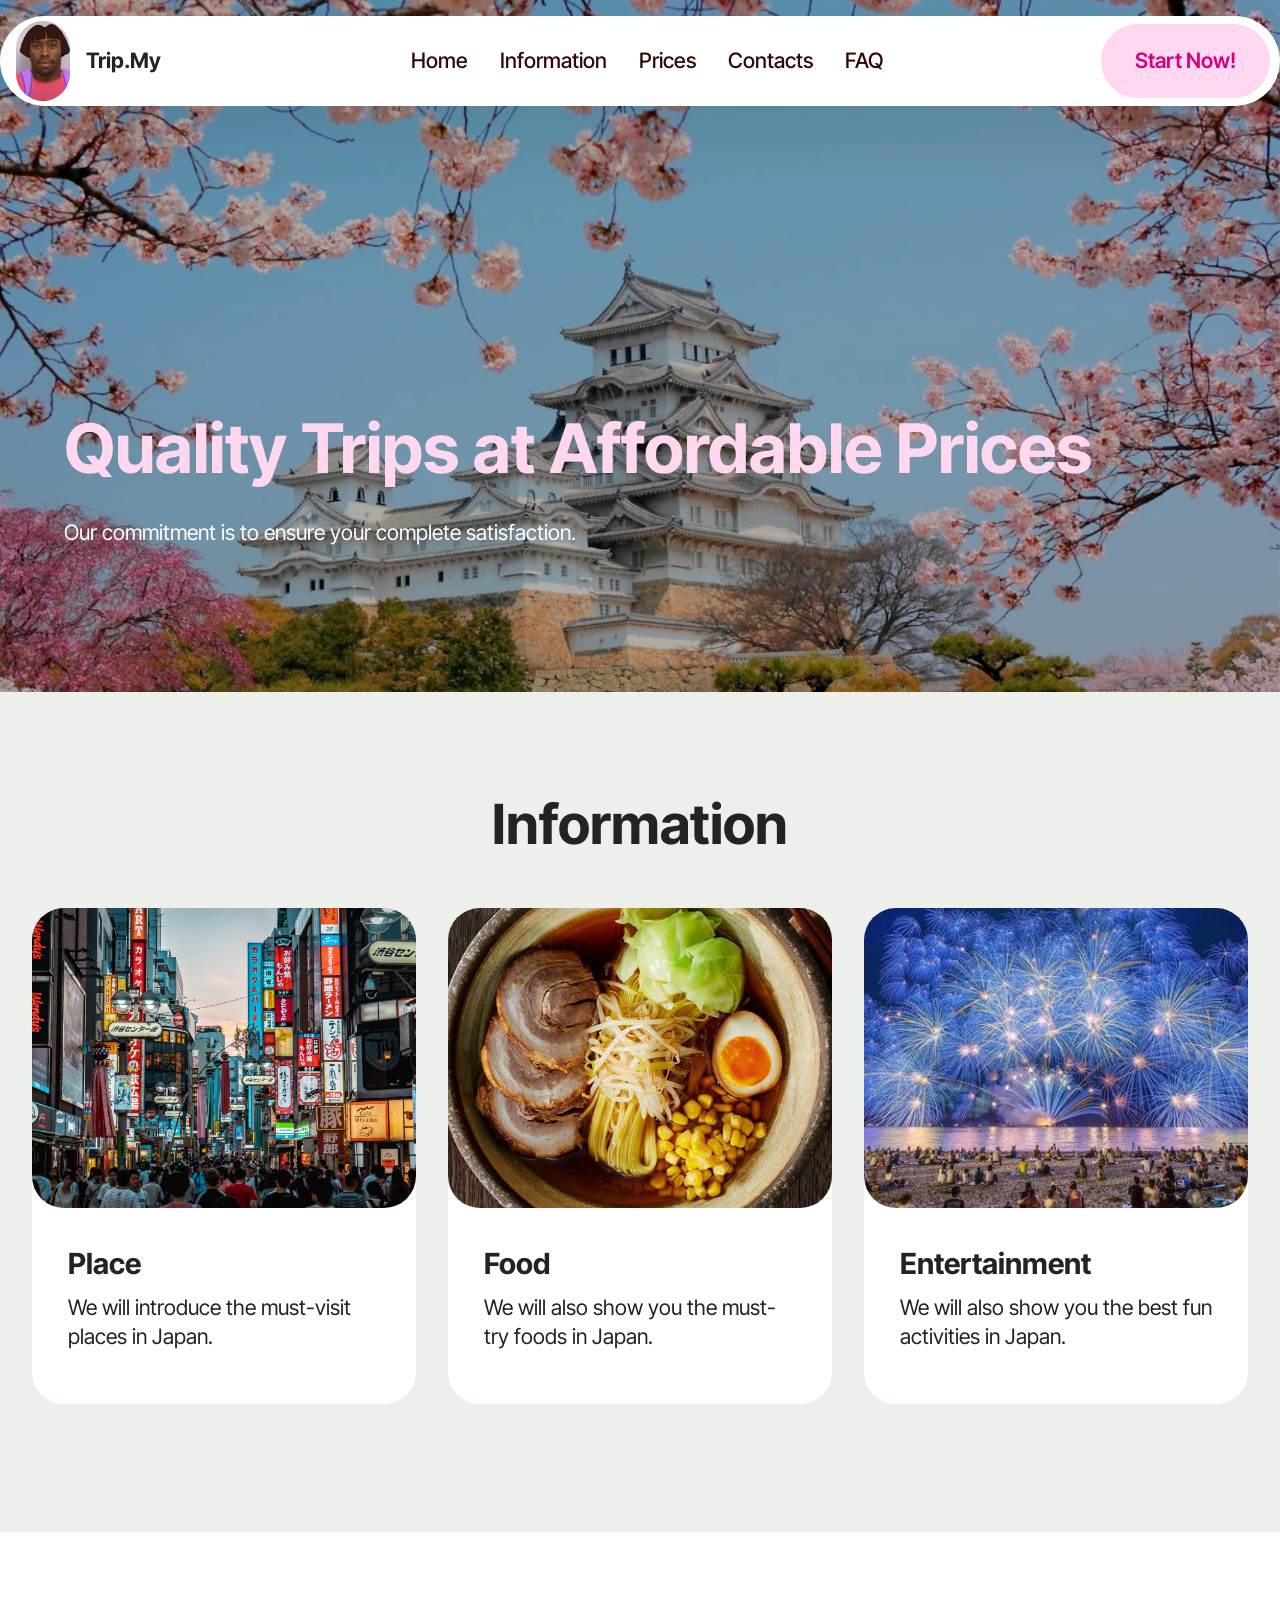
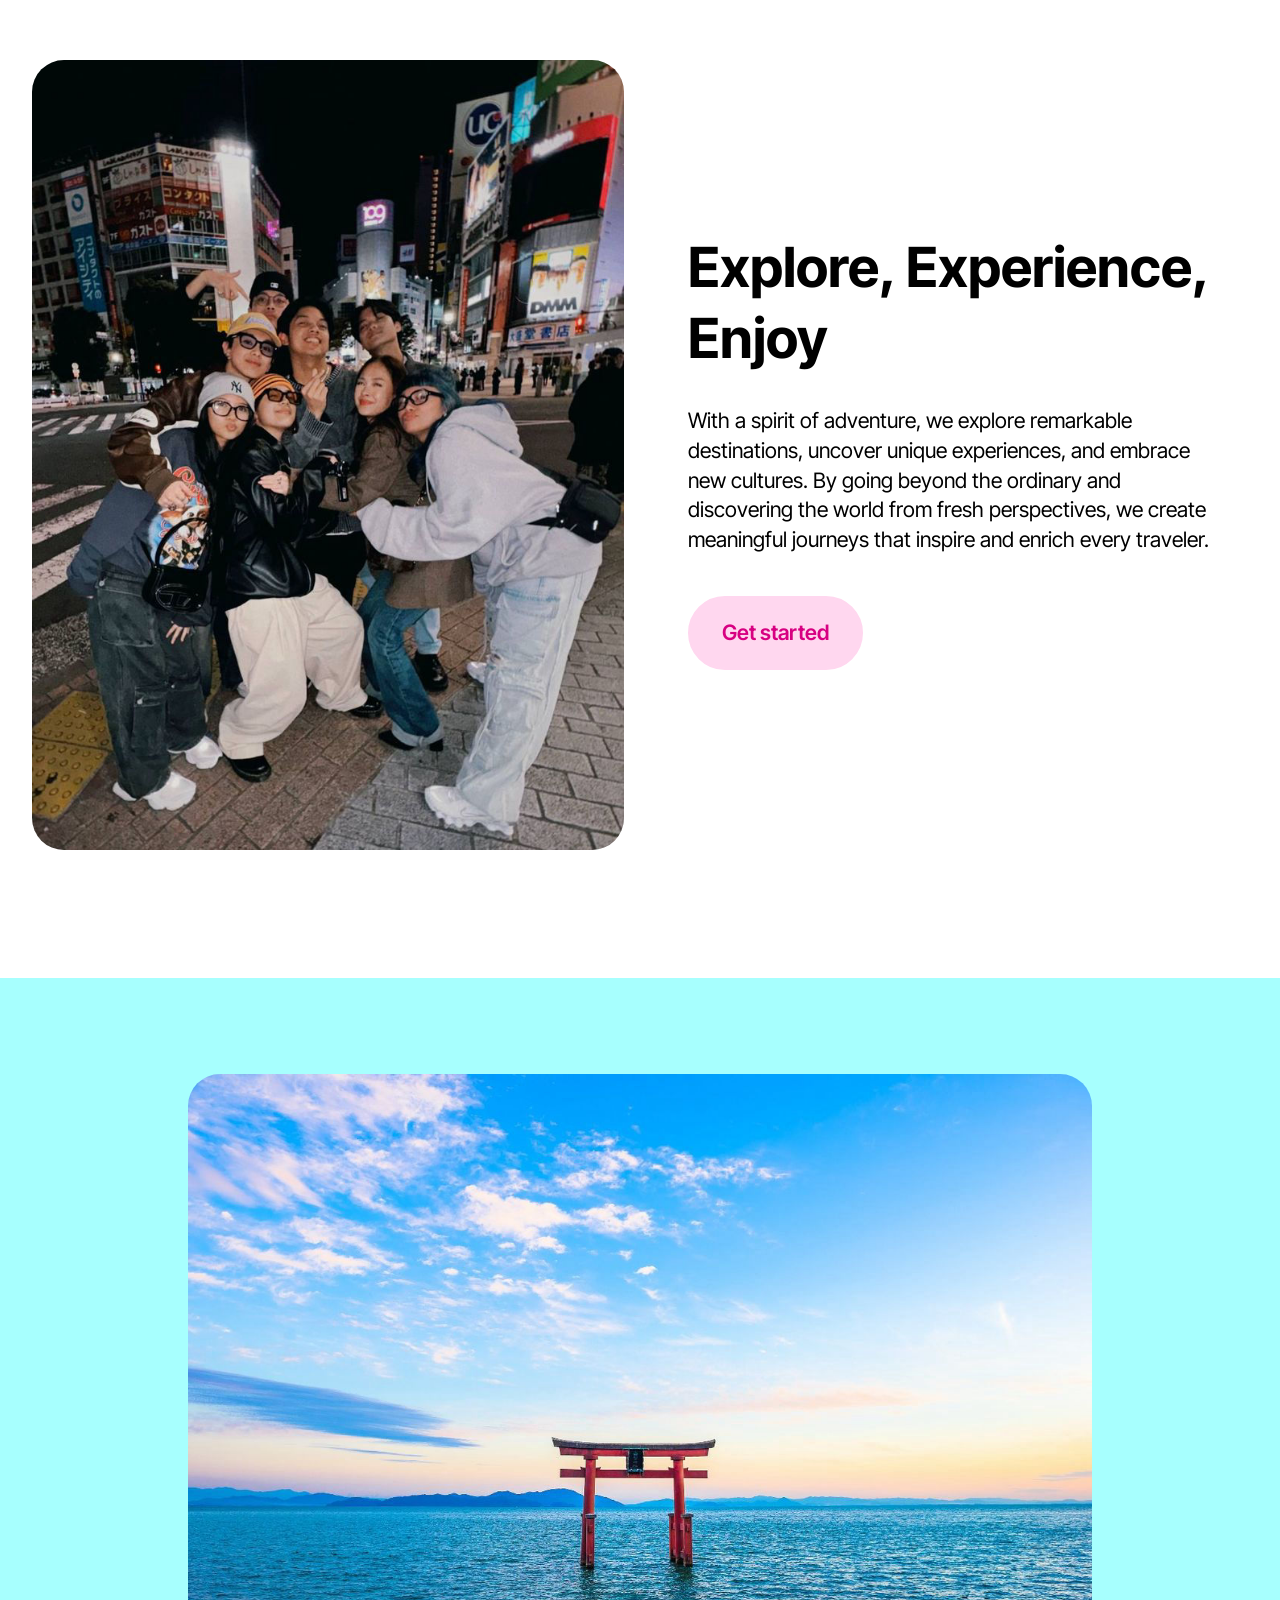
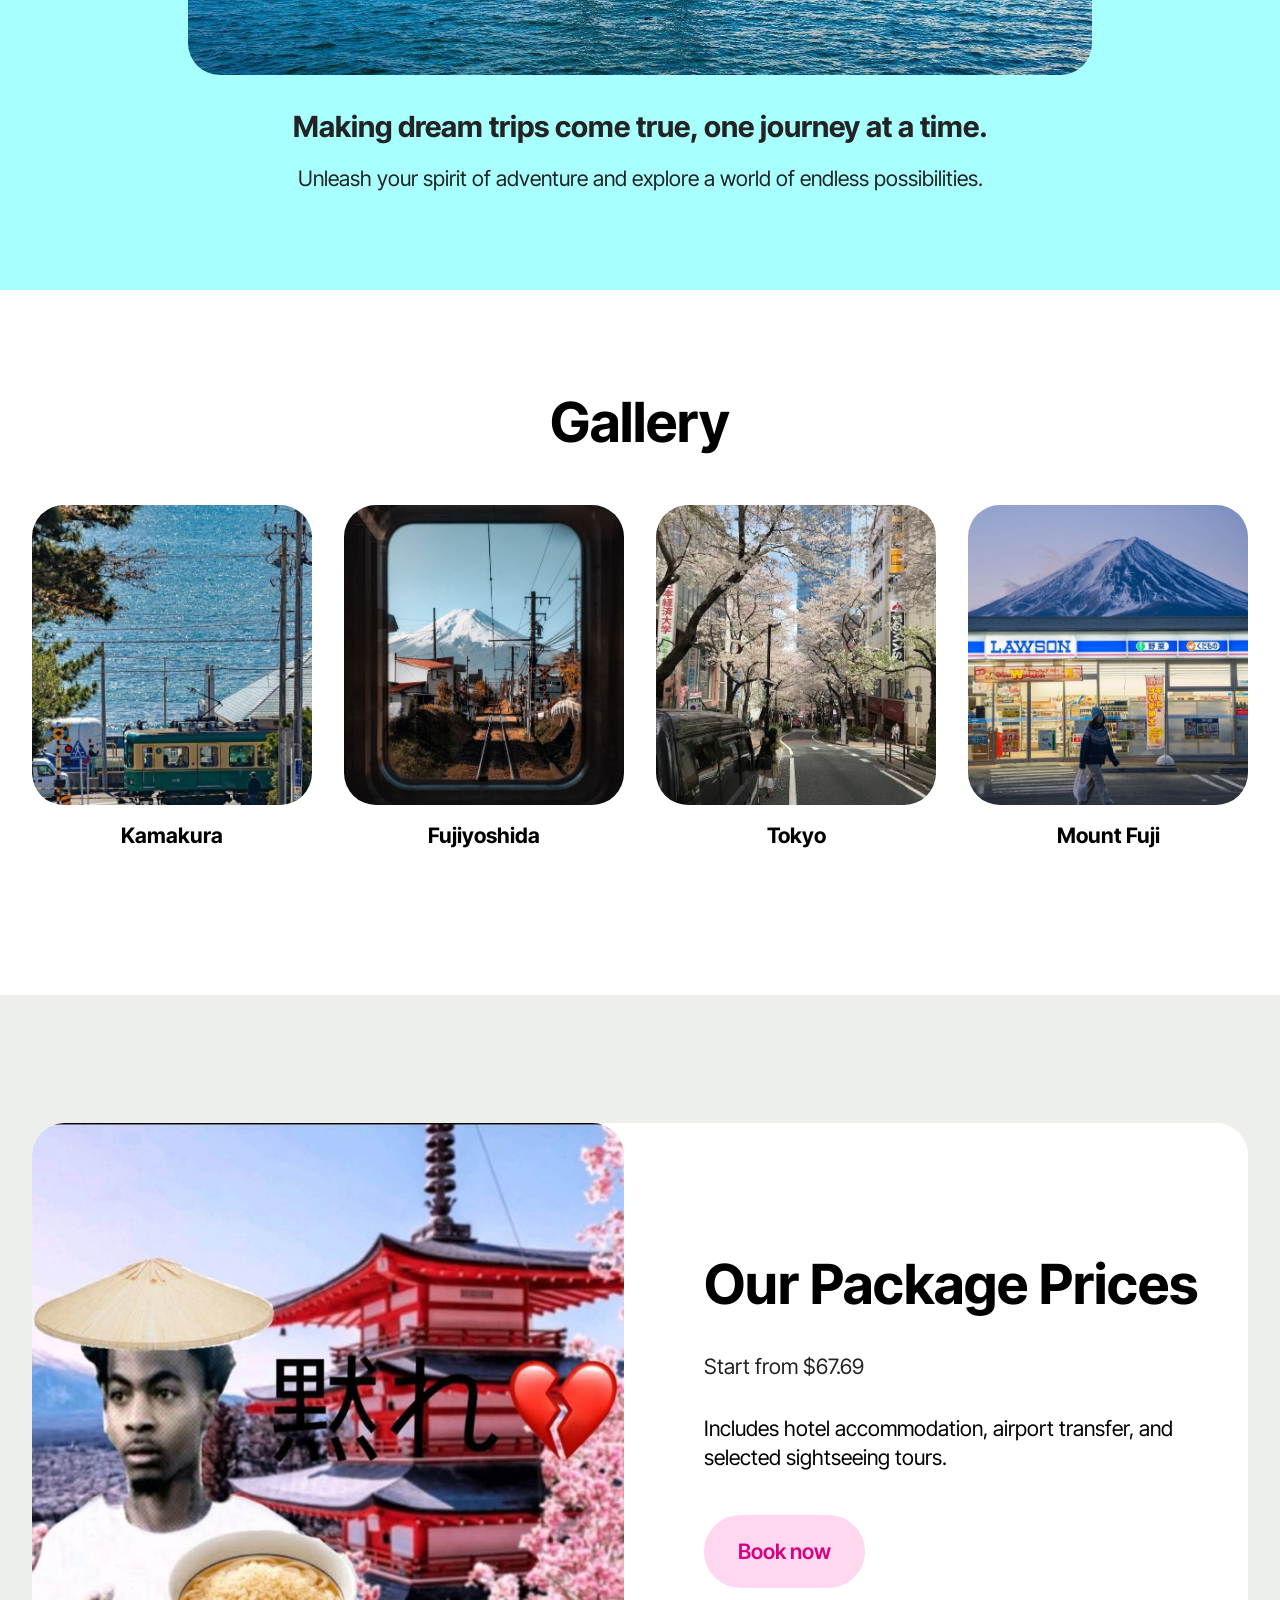
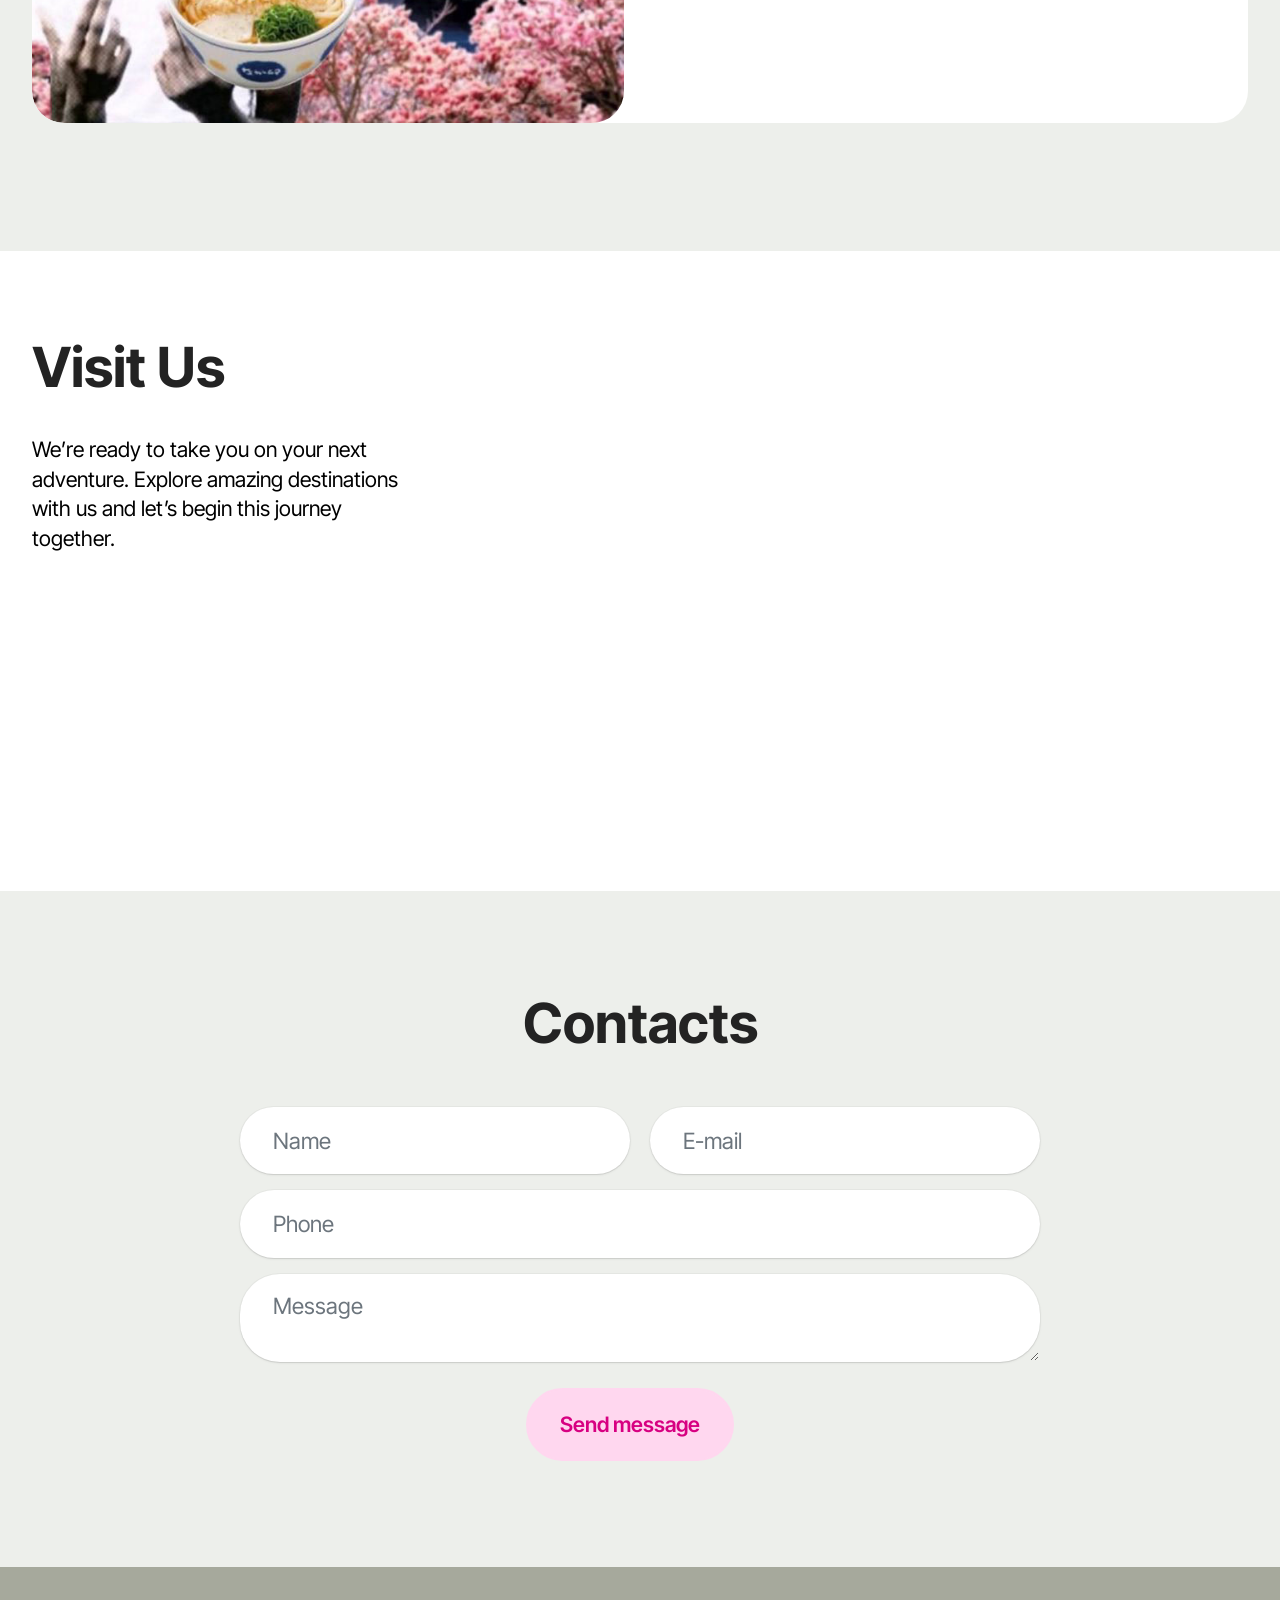
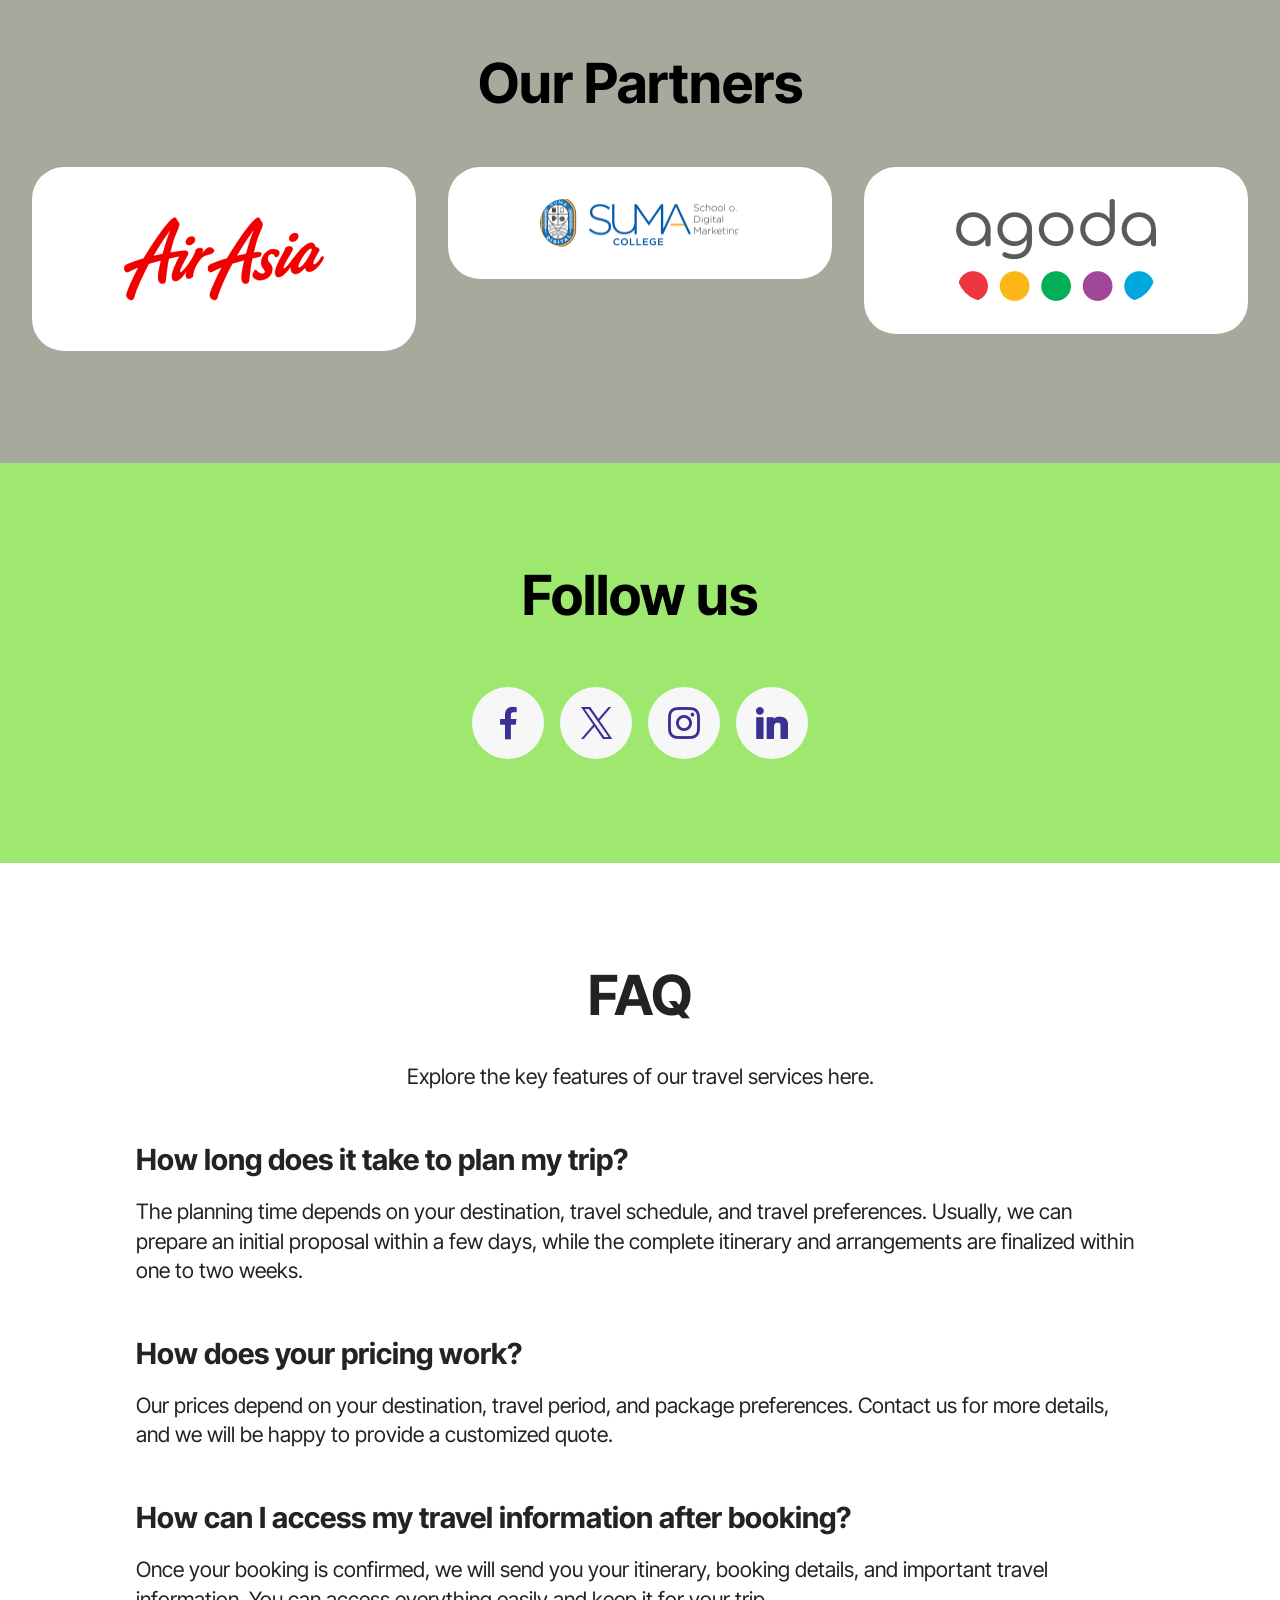
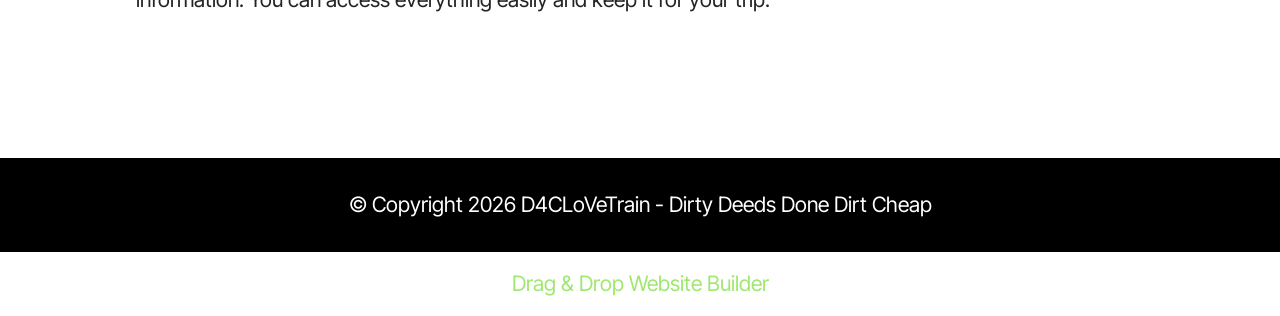
==== commit 8966ecc6: "create github pages" ====
--- a/index.html
+++ b/index.html
@@ -19,7 +19,7 @@
   <link rel="stylesheet" href="assets/theme/css/style.css">
   <link rel="preload" href="https://fonts.googleapis.com/css?family=Inter+Tight:100,200,300,400,500,600,700,800,900,100i,200i,300i,400i,500i,600i,700i,800i,900i&display=swap" as="style" onload="this.onload=null;this.rel='stylesheet'">
   <noscript><link rel="stylesheet" href="https://fonts.googleapis.com/css?family=Inter+Tight:100,200,300,400,500,600,700,800,900,100i,200i,300i,400i,500i,600i,700i,800i,900i&display=swap"></noscript>
-  <link rel="preload" as="style" href="assets/mobirise/css/mbr-additional.css?v=71TF3T"><link rel="stylesheet" href="assets/mobirise/css/mbr-additional.css?v=71TF3T" type="text/css">
+  <link rel="preload" as="style" href="assets/mobirise/css/mbr-additional.css?v=nM6oHv"><link rel="stylesheet" href="assets/mobirise/css/mbr-additional.css?v=nM6oHv" type="text/css">
 
   
   
@@ -319,7 +319,7 @@
         </div>
         <div class="row justify-content-center">
             <div class="col-lg-8 mx-auto mbr-form" data-form-type="formoid">
-                <form action="https://mobirise.eu/" method="POST" class="mbr-form form-with-styler" data-form-title="Form Name"><input type="hidden" name="email" data-form-email="true" value="gv+lksHkuy4WRv+ldiDRu8Sx+VYJA0Ozq+G/8/tSdIPX//grKi2svdFfuNBcRAkah17qhSSZtfOMa1pa5XgKGKvl1oAD/rk4u2sjg8g1e6msibuVZ4tNU2Pt1ZbyIVwC">
+                <form action="https://mobirise.eu/" method="POST" class="mbr-form form-with-styler" data-form-title="Form Name"><input type="hidden" name="email" data-form-email="true" value="ftO+gAf19Cvq+FGuO7Br59m2IdNckBQE44J07bPRF7gc0VvUp3fKtp3bb4SKjEQ9n7xOeukA0baOLWRCQ+w5fWmFPk0Epe1XUhn7W/UAxfF7HlHrLQhSPaPGOjhTygJ2">
                     <div class="row">
                         <div hidden="hidden" data-form-alert="" class="alert alert-success col-12">Thanks for filling out the form!</div>
                         <div hidden="hidden" data-form-alert-danger="" class="alert alert-danger col-12">
@@ -510,8 +510,8 @@
             </div>
         </div>
     </div>
-</section>
+</section><section class="display-7" style="padding: 0;align-items: center;justify-content: center;flex-wrap: wrap;    align-content: center;display: flex;position: relative;height: 4rem;"><a href="https://mobiri.se/4657818" style="flex: 1 1;height: 4rem;position: absolute;width: 100%;z-index: 1;"><img alt="" style="height: 4rem;" src="[data-uri]"></a><p style="margin: 0;text-align: center;" class="display-7">&#8204;</p><a style="z-index:1" href="https://mobirise.com/drag-drop-website-builder.html">Drag & Drop Website Builder</a></section><script src="assets/bootstrap/js/bootstrap.bundle.min.js"></script>  <script src="assets/parallax/jarallax.js"></script>  <script src="assets/smoothscroll/smooth-scroll.js"></script>  <script src="assets/ytplayer/index.js"></script>  <script src="assets/dropdown/js/navbar-dropdown.js"></script>  <script src="assets/theme/js/script.js"></script>  <script src="assets/formoid/formoid.min.js"></script>  
   
   
 </body>
-</html>
+</html>
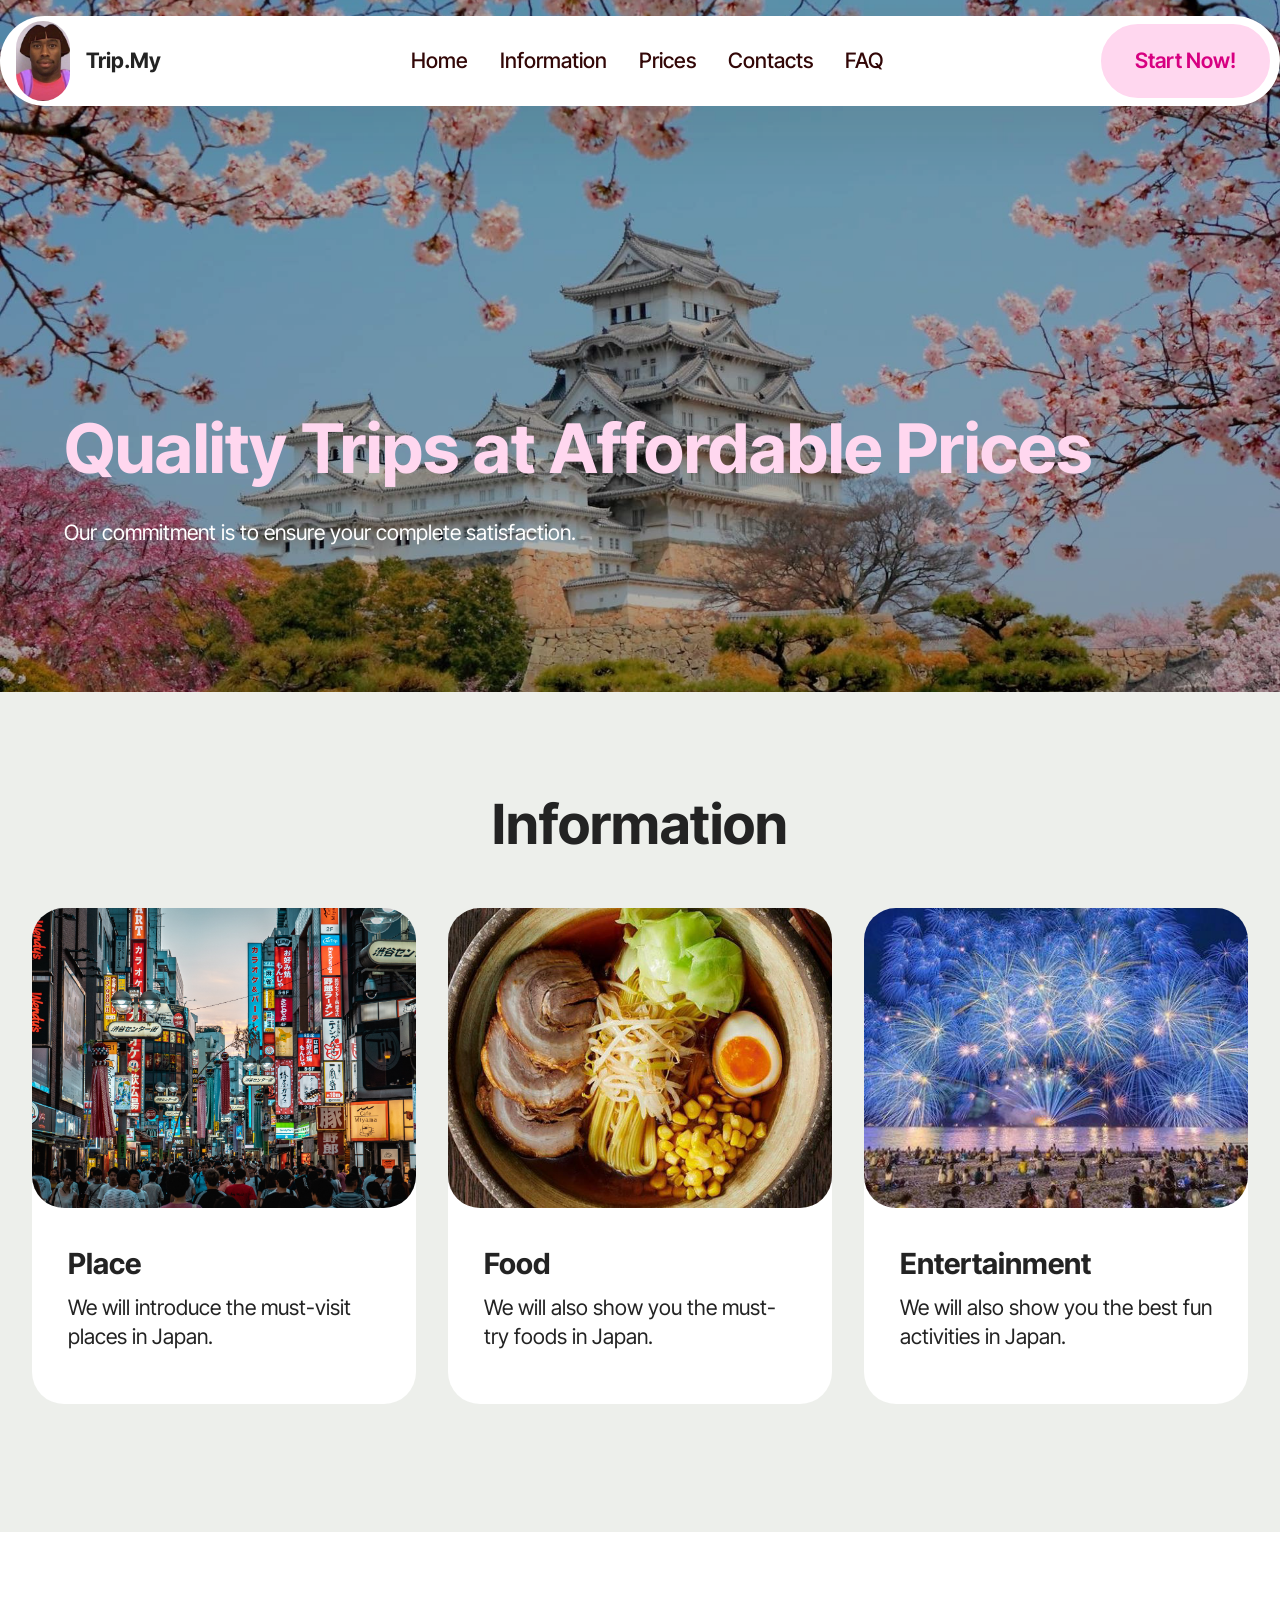
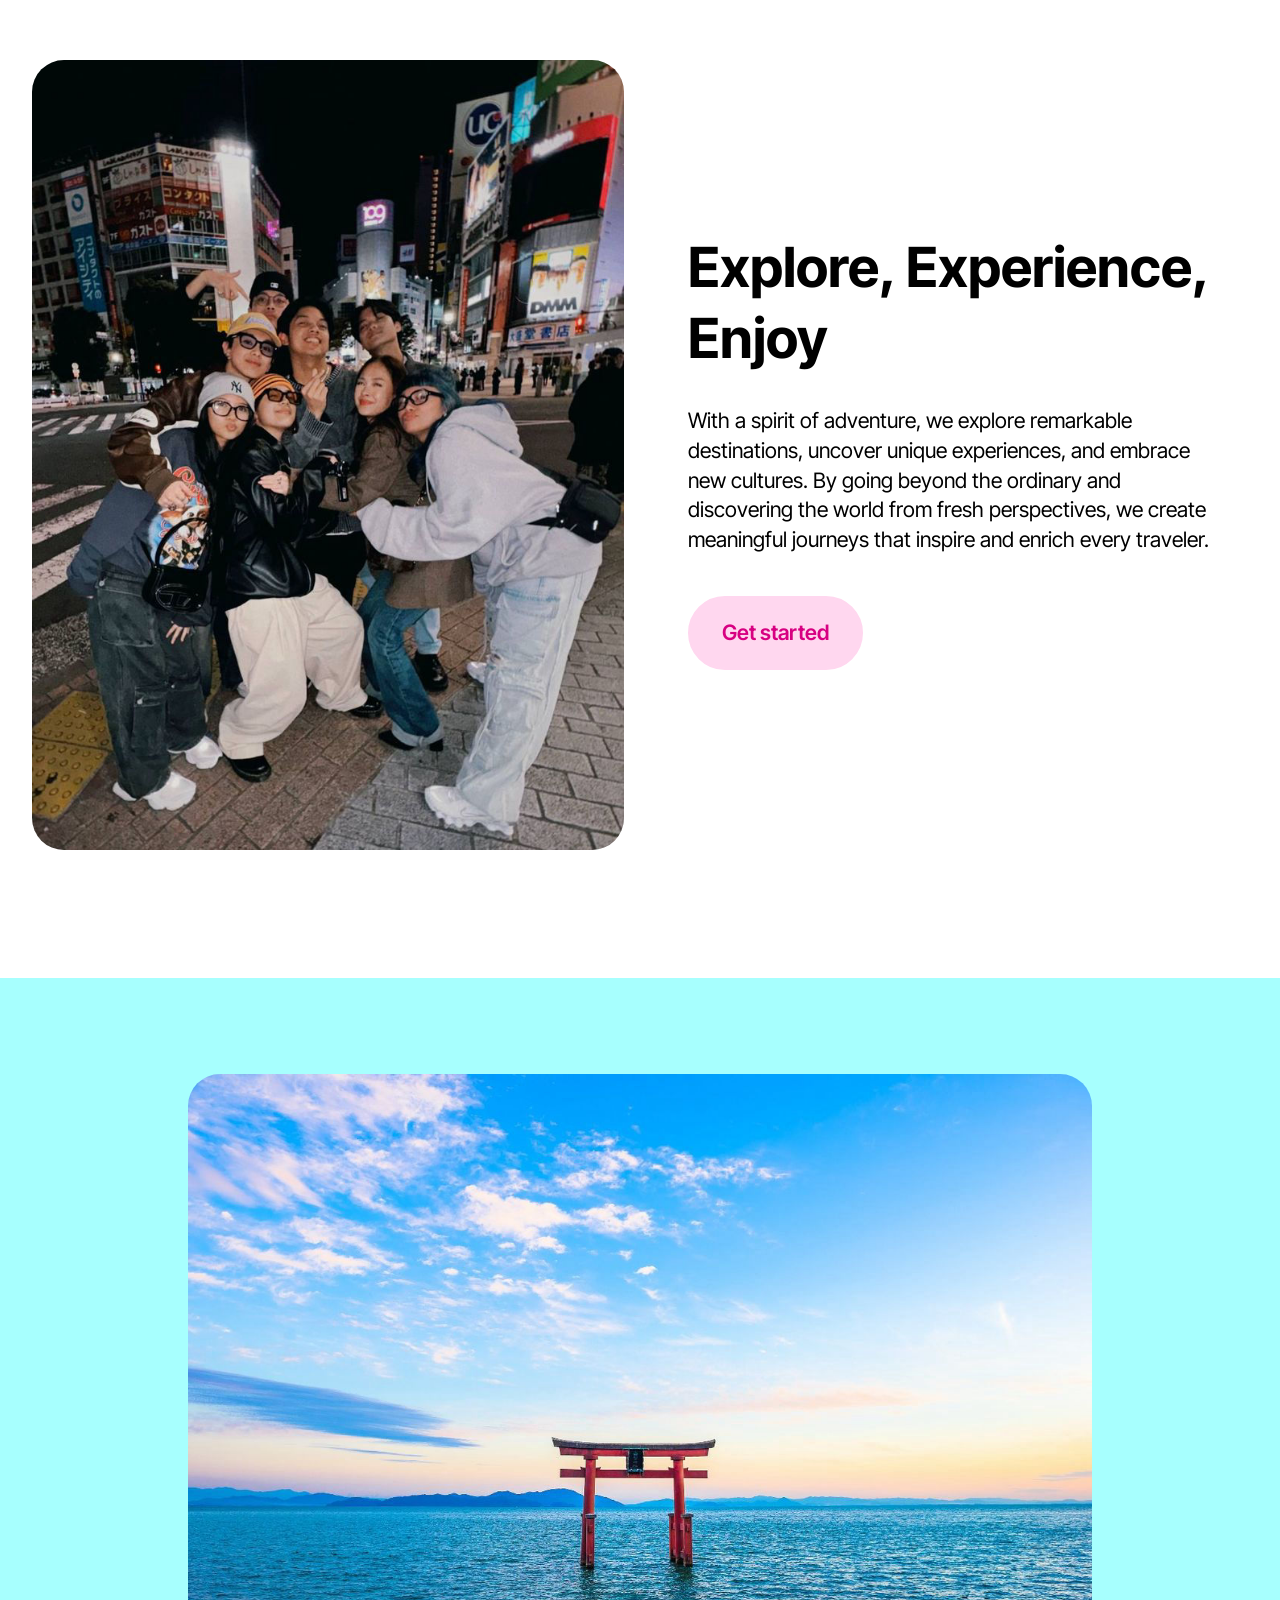
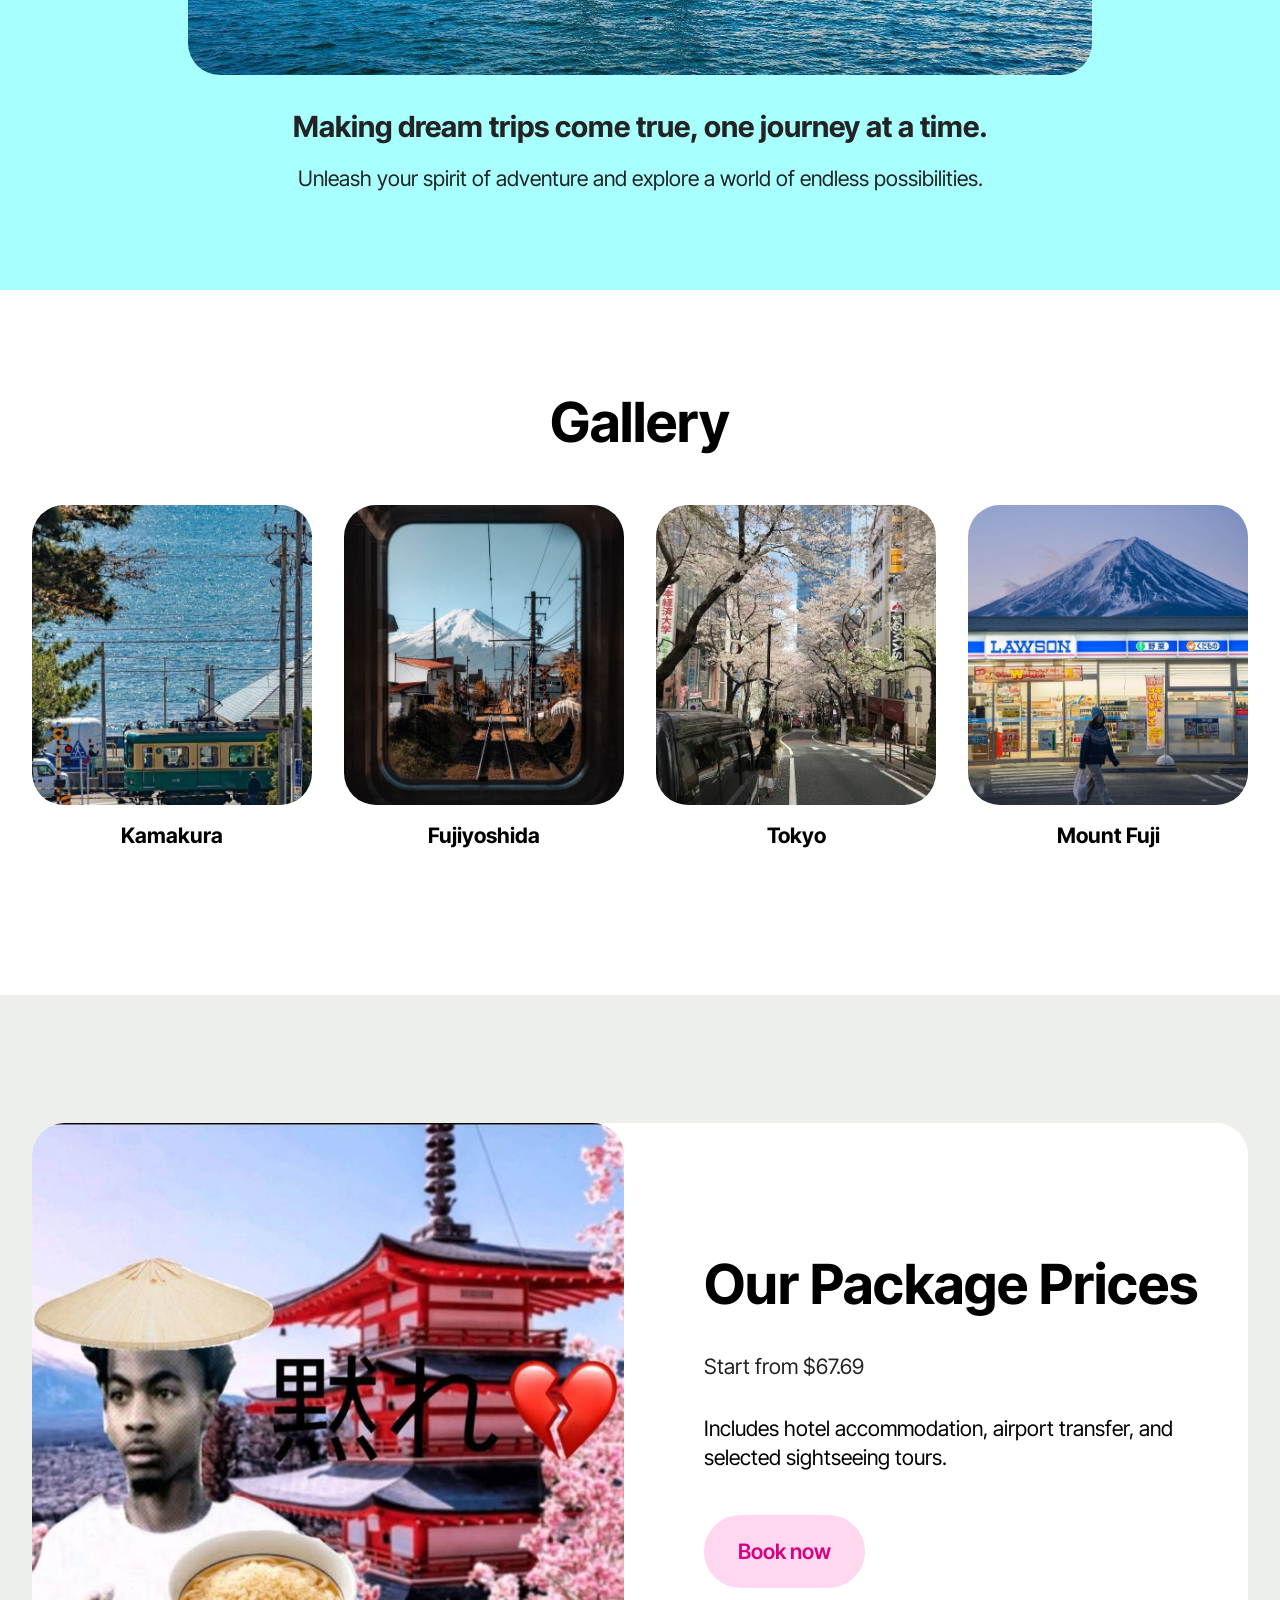
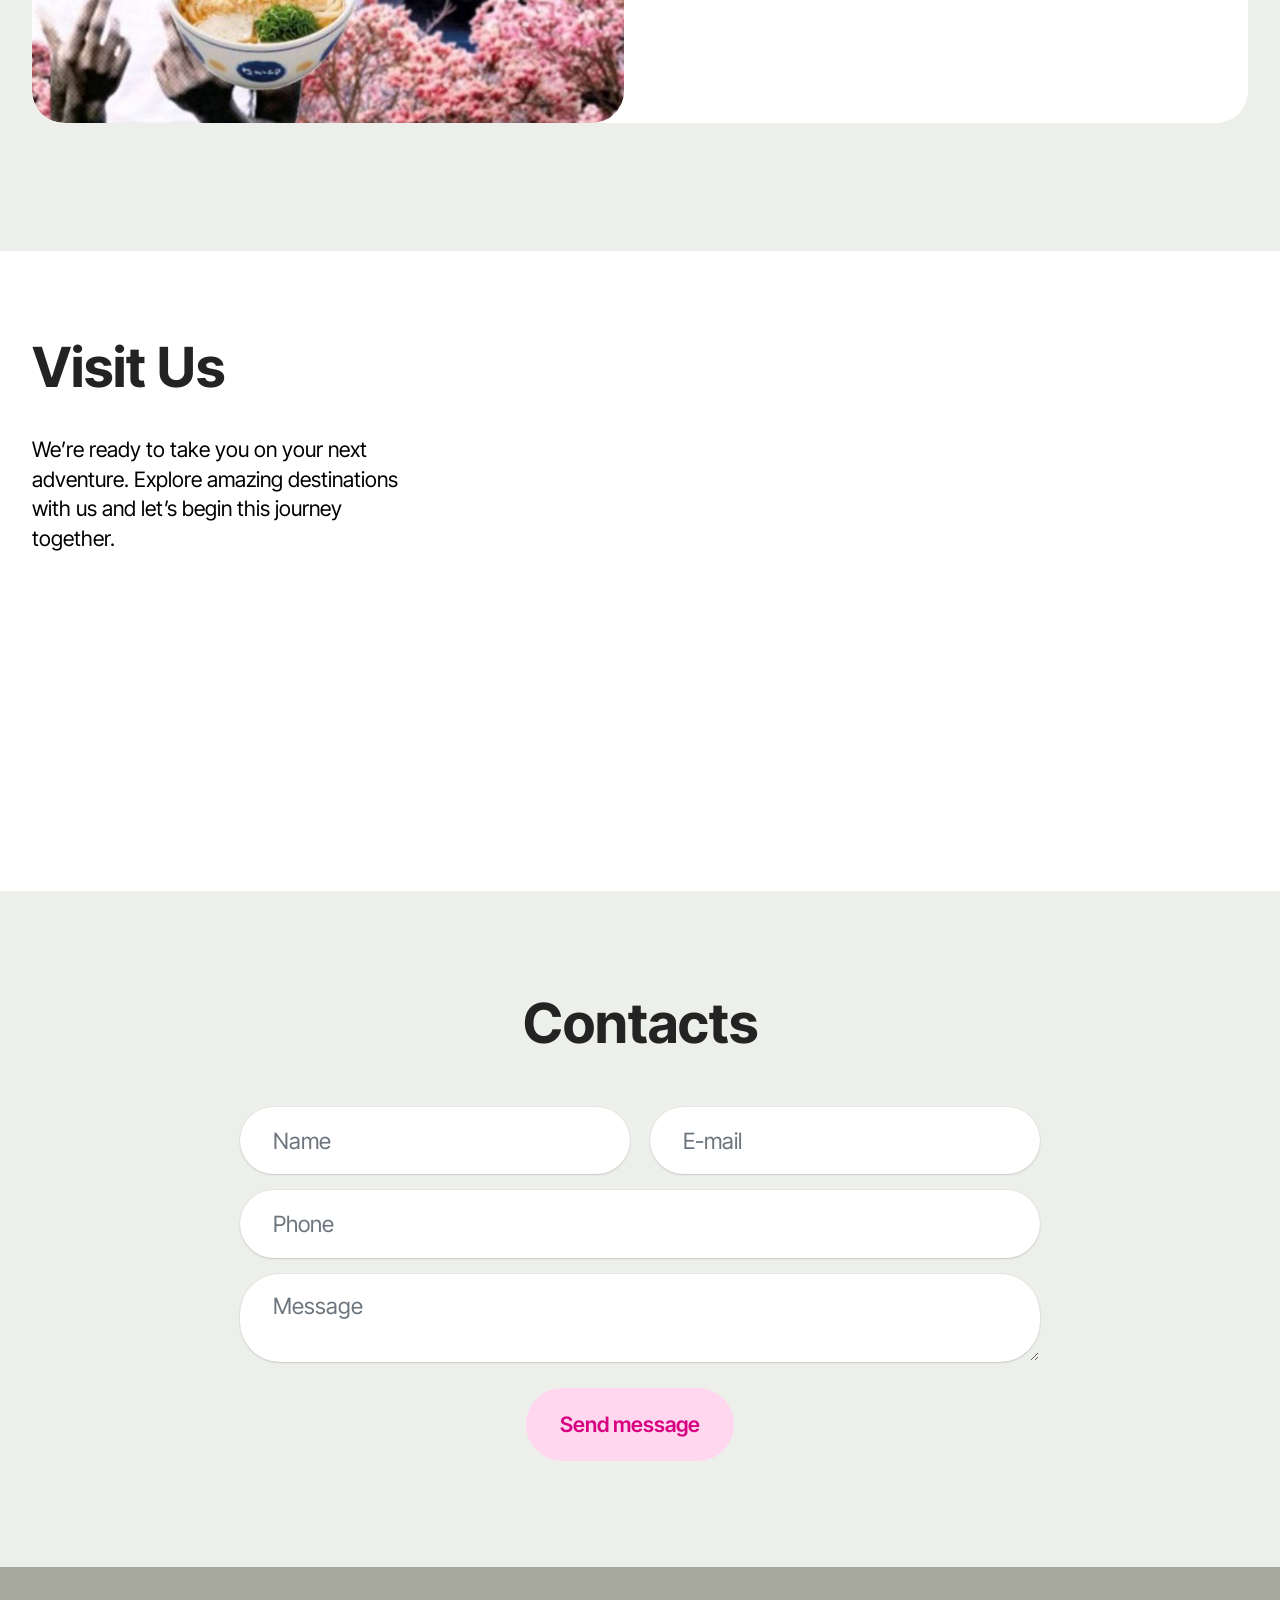
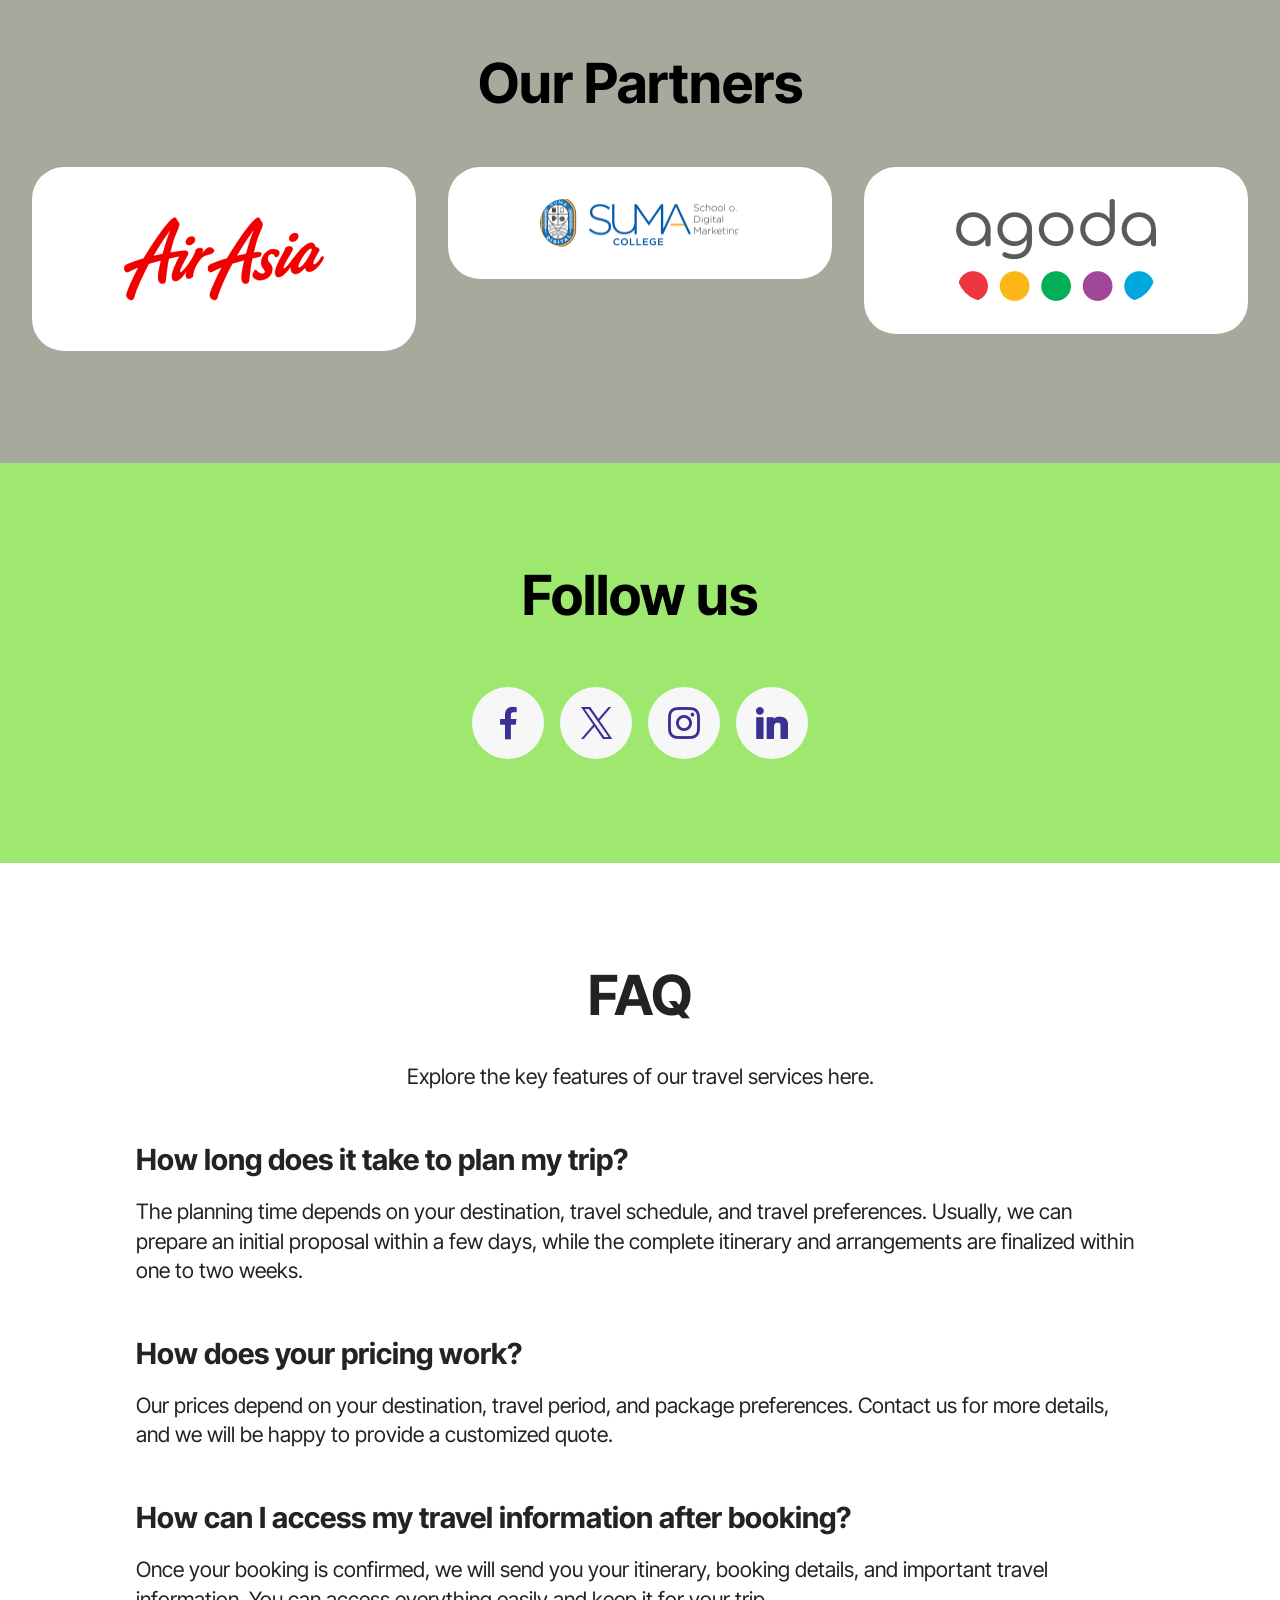
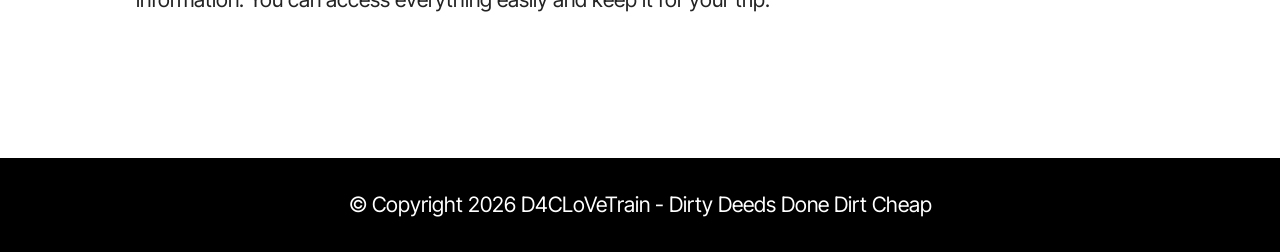
==== commit 52e4f375: "Update index.html" ====
--- a/index.html
+++ b/index.html
@@ -510,8 +510,8 @@
             </div>
         </div>
     </div>
-</section><section class="display-7" style="padding: 0;align-items: center;justify-content: center;flex-wrap: wrap;    align-content: center;display: flex;position: relative;height: 4rem;"><a href="https://mobiri.se/4657818" style="flex: 1 1;height: 4rem;position: absolute;width: 100%;z-index: 1;"><img alt="" style="height: 4rem;" src="[data-uri]"></a><p style="margin: 0;text-align: center;" class="display-7">&#8204;</p><a style="z-index:1" href="https://mobirise.com/drag-drop-website-builder.html">Drag & Drop Website Builder</a></section><script src="assets/bootstrap/js/bootstrap.bundle.min.js"></script>  <script src="assets/parallax/jarallax.js"></script>  <script src="assets/smoothscroll/smooth-scroll.js"></script>  <script src="assets/ytplayer/index.js"></script>  <script src="assets/dropdown/js/navbar-dropdown.js"></script>  <script src="assets/theme/js/script.js"></script>  <script src="assets/formoid/formoid.min.js"></script>  
+</section>
   
   
 </body>
-</html>+</html>
